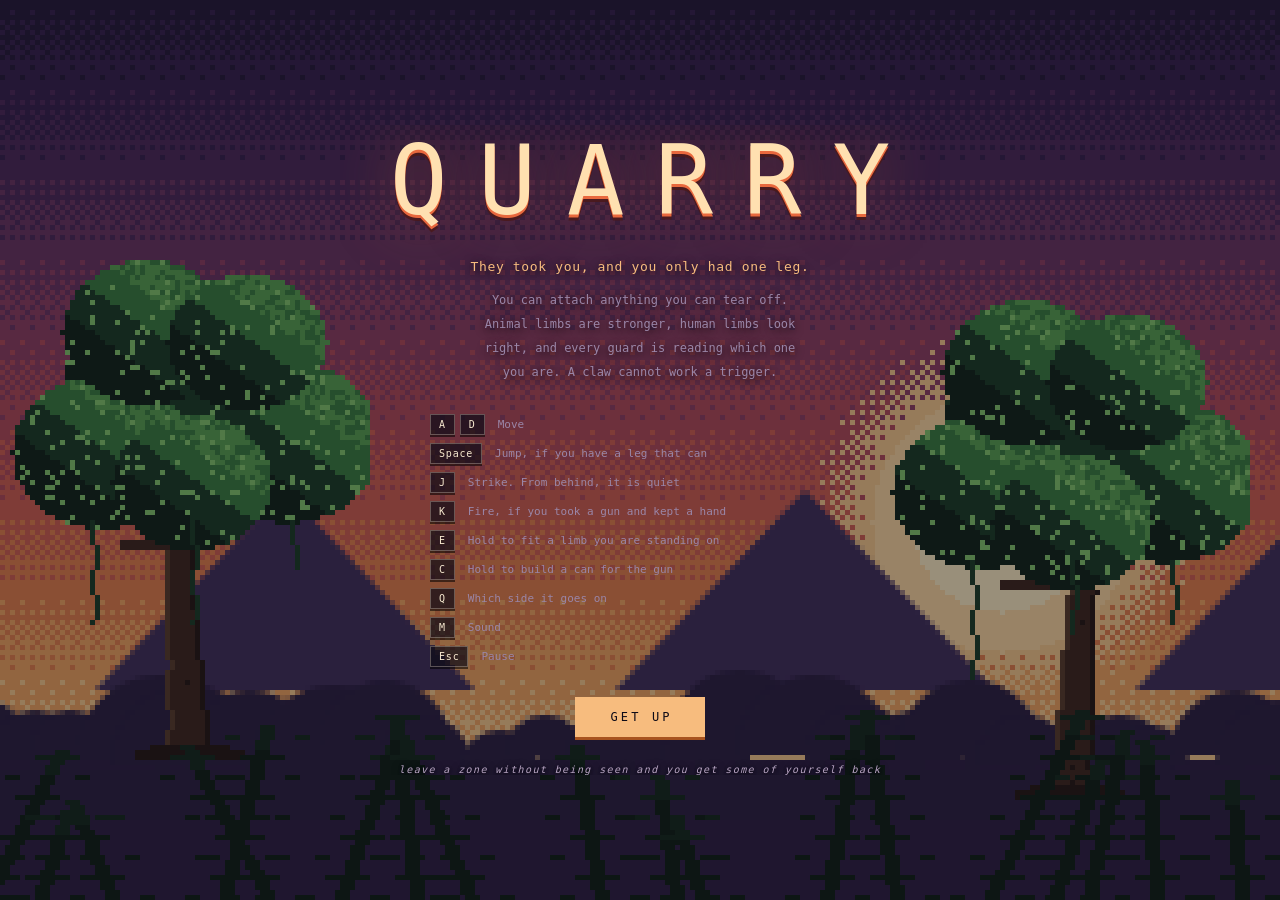
==== index.html @ 592f3408 "uploading the game files" ====
<!DOCTYPE html>
<html lang="en-AU">
<head>
<meta charset="utf-8">
<meta name="viewport" content="width=device-width, initial-scale=1, maximum-scale=1, user-scalable=no">
<title>Quarry</title>
<meta name="description" content="They took you for what you built, and then they started taking pieces. A stealth platformer about wearing whatever you can tear off.">
<meta name="theme-color" content="#0d0a16">
<link rel="icon" href="data:image/svg+xml,%3Csvg xmlns='http://www.w3.org/2000/svg' viewBox='0 0 32 32'%3E%3Crect width='32' height='32' rx='6' fill='%230d0a16'/%3E%3Crect x='12' y='5' width='8' height='8' fill='%23f7bc7e'/%3E%3Crect x='11' y='14' width='10' height='10' fill='%23e8683d'/%3E%3Crect x='11' y='24' width='4' height='7' fill='%23f7bc7e'/%3E%3Crect x='18' y='24' width='4' height='7' fill='%23f0b845'/%3E%3C/svg%3E">

<meta property="og:type" content="website">
<meta property="og:title" content="Quarry">
<meta property="og:description" content="Animal limbs are stronger. Human limbs look right. The guards are reading which one you are.">
<meta name="twitter:card" content="summary">

<link rel="stylesheet" href="style.css?v=1788611487">

<!-- order matters, these share one global scope -->
<script src="core.js?v=1788611487" defer></script>
<script src="entities.js?v=1788611487" defer></script>
<script src="render-ui.js?v=1788611487" defer></script>
</head>
<body>
<div id="wrap"><canvas id="stage"></canvas></div>

<div id="hud">
  <div class="vitals-corner">
    <div class="vital-row" id="vital-hum">
      <span class="vital-glyph">HUM</span>
      <span class="vital-track"><span class="vital-fill good" id="hum-fill"></span></span>
      <span class="vital-num" id="hum-num"></span>
    </div>
    <div class="vital-row" id="vital-hp">
      <span class="vital-glyph">HP</span>
      <span class="vital-track"><span class="vital-fill blood" id="hp-fill"></span></span>
      <span class="vital-num" id="hp-num"></span>
    </div>
    <div class="vital-row" id="vital-gun">
      <span class="vital-glyph">GUN</span>
      <span class="ammo" id="ammo"></span>
      <span class="gun-tag" id="gun-tag"></span>
    </div>
    <span class="gun-warn" id="gun-warn">nothing on you that can hold a trigger</span>
  </div>

  <div class="objective" id="objective"></div>
  <div class="alarm" id="alarm"><span class="alarm-tick" id="alarm-tick"></span>zone awake</div>
  <div class="kit" id="kit"></div>
  <div class="ghost-tally" id="ghost-tally"></div>

  <div class="bossbar" id="bossbar">
    <span class="boss-track"><span class="boss-fill" id="boss-fill"></span></span>
    <span class="boss-name" id="boss-name"></span>
  </div>

  <div id="log"></div>
  <div class="prompt" id="prompt"></div>
</div>

<div id="intro" aria-hidden="true">
  <div class="intro-mote"></div>
  <p class="intro-card" id="intro-card"></p>
  <p class="intro-skip">press anything to skip</p>
</div>

<div id="transition">
  <div class="tnum num" id="tnum"></div>
  <div class="tname" id="tname"></div>
  <div class="trule" id="trule"></div>
</div>

<div class="overlay" id="pause">
  <div class="panel panel-hold">
    <h2>Holding still</h2>
    <p class="tagline">The fence is not going anywhere.</p>
    <div class="keycaps">
      <div class="keycap-row"><kbd>A</kbd><kbd>D</kbd><kbd>Space</kbd><span>Move, jump</span></div>
      <div class="keycap-row"><kbd>J</kbd><kbd>K</kbd><span>Strike, fire</span></div>
      <div class="keycap-row"><kbd>E</kbd><kbd>C</kbd><span>Hold to fit, hold to build</span></div>
      <div class="keycap-row"><kbd>Q</kbd><span>Which side a limb goes on</span></div>
      <div class="keycap-row"><kbd>M</kbd><span>Sound</span></div>
      <div class="keycap-row"><kbd>Esc</kbd><span>Back to it</span></div>
    </div>
  </div>
</div>

<div class="overlay on" id="menu">
  <canvas id="title-canvas" width="320" height="180" aria-hidden="true"></canvas>
  <div class="panel">
    <h1 class="title">QUARRY</h1>
    <p class="tagline">They took you, and you only had one leg.</p>
    <p class="body">
      You can attach anything you can tear off. Animal limbs are stronger,
      human limbs look right, and every guard is reading which one you are.
      A claw cannot work a trigger.
    </p>

    <div class="keycaps">
      <div class="keycap-row"><kbd>A</kbd><kbd>D</kbd><span>Move</span></div>
      <div class="keycap-row"><kbd>Space</kbd><span>Jump, if you have a leg that can</span></div>
      <div class="keycap-row"><kbd>J</kbd><span>Strike. From behind, it is quiet</span></div>
      <div class="keycap-row"><kbd>K</kbd><span>Fire, if you took a gun and kept a hand</span></div>
      <div class="keycap-row"><kbd>E</kbd><span>Hold to fit a limb you are standing on</span></div>
      <div class="keycap-row"><kbd>C</kbd><span>Hold to build a can for the gun</span></div>
      <div class="keycap-row"><kbd>Q</kbd><span>Which side it goes on</span></div>
      <div class="keycap-row"><kbd>M</kbd><span>Sound</span></div>
      <div class="keycap-row"><kbd>Esc</kbd><span>Pause</span></div>
    </div>

    <p class="needs-keys">This one needs a keyboard.<br>Open it on a laptop or desktop.</p>
    <button class="btn" id="btn-start">Get up</button>
    <p class="foot">leave a zone without being seen and you get some of yourself back</p>
  </div>
</div>

<div class="overlay" id="gameover">
  <div class="panel panel-file">
    <div class="file-head">
      <h2 class="go-title" id="go-title"></h2>
      <p class="tagline" id="go-sub"></p>
    </div>

    <div class="file-body">
      <figure class="mugshot">
        <canvas id="go-portrait" width="56" height="58" aria-hidden="true"></canvas>
        <figcaption id="go-kit"></figcaption>
      </figure>

      <div class="reading">
        <div class="scale">
          <div class="scale-read">
            <b id="hum-big"></b>
            <span id="hum-tier"></span>
          </div>
          <div class="scale-bar">
            <div class="segs">
              <span class="seg danger"></span>
              <span class="seg warn"></span>
              <span class="seg good"></span>
            </div>
            <span class="needle" id="hum-needle"></span>
          </div>
          <div class="scale-marks"><span>0</span><span>40</span><span>76</span><span>100</span></div>
        </div>
        <dl class="ledger" id="go-summary"></dl>
      </div>
    </div>

    <p class="go-note" id="go-note"></p>
    <div class="go-buttons">
      <button class="btn" id="btn-resume-cp">Back to the fence</button>
      <button class="btn ghost" id="btn-retry">Start again</button>
    </div>
  </div>
</div>
</body>
</html>
---- style.css ----
*, *::before, *::after { box-sizing: border-box; }

:root {
  --ink: #0d0a16;
  --iron: #2b2040;
  --iron-hi: #3a2c52;
  --dim: #9a86a8;
  --bone: #f6e8cf;

  --sun: #f7bc7e;
  --sun-hi: #ffe0b0;
  --rust: #e8683d;
  --gold: #f0b845;
  --leaf: #57a44f;
  --blood: #c9354a;
  --blood-lit: #d75967;

  --rule: rgba(246, 232, 207, 0.14);
  --rule-hi: rgba(246, 232, 207, 0.3);

  --ease: cubic-bezier(0.16, 1, 0.3, 1);
  --mono: ui-monospace, 'SF Mono', Menlo, Consolas, monospace;
  --dither: url("data:image/svg+xml,%3Csvg xmlns='http://www.w3.org/2000/svg' width='4' height='4'%3E%3Crect width='4' height='4' fill='%230d0a16'/%3E%3Crect x='0' y='0' width='1' height='1' fill='%23150f22'/%3E%3Crect x='2' y='1' width='1' height='1' fill='%23150f22'/%3E%3Crect x='1' y='2' width='1' height='1' fill='%23150f22'/%3E%3Crect x='3' y='3' width='1' height='1' fill='%23150f22'/%3E%3C/svg%3E");
}

html, body {
  margin: 0; padding: 0; height: 100%;
  overflow: hidden;
  background: #07050c;
  color: var(--bone);
  font-family: var(--mono);
  -webkit-font-smoothing: antialiased;
  overscroll-behavior: none;
  touch-action: none;
}
::selection { background: var(--rust); color: var(--ink); }

#wrap {
  position: fixed; inset: 0;
  display: flex; align-items: center; justify-content: center;
}
#stage {
  image-rendering: pixelated;
  display: block;
  box-shadow: 0 0 0 1px rgba(246,232,207,0.07), 0 30px 90px rgba(0,0,0,0.85);
}

.num { font-family: var(--mono); font-variant-numeric: tabular-nums; }

#hud {
  position: fixed; inset: 0; z-index: 4;
  pointer-events: none; padding: 22px;
  display: none;
}
#hud.on { display: block; }

.vitals-corner {
  position: absolute; bottom: 26px; left: 26px;
  display: flex; flex-direction: column; gap: 7px;
  width: 190px;
}
.vital-row { display: flex; align-items: center; gap: 8px; }
.vital-glyph {
  flex: 0 0 26px;
  font-size: 9px; letter-spacing: 0.12em;
  color: var(--dim);
}
.vital-track {
  position: relative; flex: 1 1 auto; height: 6px;
  background: rgba(0,0,0,0.55);
  border: 1px solid rgba(0,0,0,0.8);
  box-shadow: inset 0 1px 2px rgba(0,0,0,0.7);
}
.vital-fill {
  position: absolute; inset: 0;
  transform-origin: left;
  background: var(--sun);
  transition: transform 160ms var(--ease);
}
.vital-fill.warn { background: var(--gold); }
.vital-fill.danger { background: var(--blood); }
.vital-fill.blood { background: var(--blood); }
.vital-num {
  flex: 0 0 34px; text-align: right;
  font-size: 10px; font-variant-numeric: tabular-nums;
  color: var(--dim);
  text-shadow: 0 2px 6px rgba(0,0,0,0.95);
}
#vital-gun { display: none; }
#vital-gun.on { display: flex; }
.ammo {
  flex: 1 1 auto;
  display: flex; align-items: center; gap: 3px;
}
.ammo i {
  width: 3px; height: 9px;
  background: rgba(154,134,168,0.28);
  box-shadow: 0 1px 2px rgba(0,0,0,0.9);
}
.ammo i.live { background: var(--gold); box-shadow: 0 0 6px rgba(240,184,69,0.55); }
.gun-tag {
  flex: 0 0 auto;
  font-size: 9px; letter-spacing: 0.1em;
  color: var(--dim);
}
.gun-tag.quiet { color: var(--leaf); }

.gun-warn {
  margin-top: 2px;
  font-size: 10px; font-style: italic;
  color: var(--blood-lit);
  opacity: 0;
  transition: opacity 200ms var(--ease);
}
.gun-warn.on { opacity: 1; }

.objective {
  position: absolute; top: 26px; left: 50%;
  transform: translateX(-50%);
  font-size: 13px; font-style: italic;
  color: rgba(246,232,207,0.8);
  text-shadow: 0 2px 8px rgba(0,0,0,0.98);
  white-space: nowrap;
}
.objective::before, .objective::after {
  content: ''; display: inline-block; height: 1px; vertical-align: middle;
  background: linear-gradient(90deg, transparent, var(--rule-hi));
}
.objective::before { width: 18px; margin-right: 13px; }
.objective::after { width: 31px; margin-left: 15px;
  background: linear-gradient(270deg, transparent, var(--rule-hi)); }
.objective.good { color: var(--sun); }
.objective.warn { color: var(--gold); }
.objective.danger { color: var(--blood-lit); }

.alarm {
  position: absolute; top: 52px; left: 50%;
  transform: translateX(-50%);
  width: 150px; text-align: center;
  font-size: 9px; letter-spacing: 0.3em; text-transform: uppercase;
  color: var(--blood-lit);
  text-shadow: 0 2px 8px rgba(0,0,0,0.98);
  opacity: 0;
  transition: opacity 200ms var(--ease);
}
.alarm.on { opacity: 1; }
#hud.boss .alarm { top: 92px; }
.alarm-tick {
  display: block; height: 2px; margin: 0 0 5px;
  background: var(--blood);
  transform-origin: center;
  box-shadow: 0 0 8px rgba(201,53,74,0.8);
}
@media (prefers-reduced-motion: no-preference) {
  .alarm.on .alarm-tick { animation: pip 1.05s steps(2, end) infinite; }
}
@keyframes pip { 50% { opacity: 0.3; } }

.kit {
  position: absolute; top: 26px; right: 26px;
  max-width: 300px; text-align: right;
  font-size: 10px; line-height: 1.7;
  color: var(--dim);
  text-shadow: 0 2px 6px rgba(0,0,0,0.95);
}
.ghost-tally {
  position: absolute; top: 60px; right: 26px;
  font-size: 10px; letter-spacing: 0.14em;
  color: var(--leaf);
  text-shadow: 0 2px 6px rgba(0,0,0,0.95);
}

.bossbar {
  position: absolute; top: 54px; left: 50%;
  transform: translateX(-50%);
  width: 260px; text-align: center;
  opacity: 0;
  transition: opacity 260ms var(--ease);
}
.bossbar.on { opacity: 1; }
.boss-track {
  display: block; position: relative; height: 5px;
  background: rgba(0,0,0,0.6);
  border: 1px solid rgba(0,0,0,0.85);
}
.boss-fill {
  position: absolute; inset: 0;
  transform-origin: left;
  background: var(--blood);
  transition: transform 200ms var(--ease);
}
.boss-name {
  display: block; margin-top: 5px;
  font-size: 9px; letter-spacing: 0.24em; text-transform: uppercase;
  color: var(--dim);
}

#log {
  position: absolute; bottom: 104px; left: 50%;
  transform: translateX(-50%);
  width: 480px; text-align: center;
  display: flex; flex-direction: column; gap: 3px;
}
.log-line {
  font-size: 12px; font-style: italic;
  color: rgba(246,232,207,0.62);
  text-shadow: 0 2px 6px rgba(0,0,0,0.98);
}
.log-line:nth-child(odd) { margin-left: -7px; }
.log-line b { color: var(--sun); font-weight: 600; font-style: normal; }

.prompt {
  position: absolute; bottom: 74px; left: 50%;
  transform: translateX(-50%);
  font-size: 12px; letter-spacing: 0.04em;
  color: var(--sun);
  text-shadow: 0 2px 8px rgba(0,0,0,0.98);
  opacity: 0;
  transition: opacity 160ms var(--ease);
}
.prompt.on { opacity: 1; }
.prompt b { color: var(--bone); }
.prompt i { color: var(--gold); font-style: normal; }

#transition {
  position: fixed; inset: 0; z-index: 6;
  display: none; align-items: center; justify-content: center;
  flex-direction: column; gap: 10px;
  pointer-events: none;
  background: radial-gradient(ellipse 70% 40% at 50% 50%, rgba(13,10,22,0.82), transparent 75%);
}
#transition.on { display: flex; }
#transition .tnum {
  font-size: 11px; letter-spacing: 0.4em;
  color: var(--dim);
}
#transition .tname {
  font-size: clamp(28px, 6vw, 52px);
  letter-spacing: 0.16em; text-indent: 0.16em; text-transform: uppercase;
  color: var(--bone);
  text-shadow: 0 3px 0 rgba(74,26,28,0.7), 0 0 50px rgba(232,104,61,0.4);
}
#transition .trule {
  font-size: 12px; font-style: italic;
  color: var(--sun);
}

.overlay {
  position: fixed; inset: 0; z-index: 10;
  display: none; align-items: center; justify-content: center;
  padding: 24px; overflow: hidden;
}
.overlay.on { display: flex; animation: fadeIn 400ms var(--ease); }
@keyframes fadeIn { from { opacity: 0; } to { opacity: 1; } }
@keyframes riseIn { from { opacity: 0; transform: translateY(14px); } to { opacity: 1; transform: none; } }

#title-canvas {
  position: absolute; inset: 0;
  width: 100%; height: 100%;
  object-fit: cover;
  image-rendering: pixelated;
  z-index: -1;
}
#menu {
  background:
    radial-gradient(ellipse 54% 52% at 50% 46%, rgba(13,10,22,0.94), rgba(13,10,22,0.78) 46%, rgba(13,10,22,0.34)),
    linear-gradient(180deg, rgba(13,10,22,0.6), rgba(13,10,22,0.24) 38%, rgba(13,10,22,0.82));
}
/* pause is a glance, so the camp stays legible behind it; the end screen is a
   read, so the world goes almost out. both sit under the game's own dither. */
#pause { background: rgba(13,10,22,0.72); }
#gameover { background: rgba(13,10,22,0.965); }
#pause::before, #gameover::before {
  content: ''; position: absolute; inset: 0; pointer-events: none;
  background-image: var(--dither);
  background-size: 4px 4px;
}
#pause::before { opacity: 0.5; }
#gameover::before { opacity: 0.85; }

.panel {
  position: relative;
  width: min(600px, 100%);
  max-height: calc(100vh - 48px);
  overflow-y: auto;
  text-align: center;
  animation: riseIn 700ms var(--ease) both;
  scrollbar-width: thin;
}
.panel::-webkit-scrollbar { width: 6px; }
.panel::-webkit-scrollbar-thumb { background: var(--rule-hi); }

.title {
  margin: 0;
  font-size: clamp(48px, 10vw, 96px);
  font-weight: 400;
  letter-spacing: 0.32em;
  text-indent: 0.32em;
  color: var(--sun-hi);
  text-shadow: 0 3px 0 var(--rust), 0 6px 0 rgba(74,26,28,0.9), 0 0 60px rgba(209,92,55,0.55);
}
h2 {
  margin: 0 0 12px;
  font-size: clamp(24px, 5vw, 38px);
  font-weight: 400;
  letter-spacing: 0.2em; text-indent: 0.2em; text-transform: uppercase;
}
.go-title.good { color: var(--sun-hi); text-shadow: 0 2px 0 rgba(74,44,20,0.9); }
.go-title.warn { color: var(--gold); text-shadow: 0 2px 0 rgba(74,52,16,0.9); }
.go-title.danger { color: var(--blood-lit); text-shadow: 0 2px 0 rgba(74,26,28,0.9); }

.tagline {
  margin: 22px 0 0;
  font-size: 13px; color: var(--sun); letter-spacing: 0.05em;
  text-shadow: 0 2px 10px rgba(0,0,0,0.9);
}
.body {
  margin: 14px auto 0; max-width: 46ch;
  font-size: 12px; line-height: 2; color: var(--dim);
  text-shadow: 0 2px 10px rgba(0,0,0,0.9);
}

.keycaps {
  margin: 30px auto 0; max-width: 420px;
  display: flex; flex-direction: column; gap: 8px;
  text-align: left;
}
.keycap-row { display: flex; align-items: center; gap: 5px; }
.keycap-row span { margin-left: 8px; font-size: 11px; color: var(--dim); }
kbd {
  font-family: var(--mono); font-size: 10px;
  padding: 4px 8px;
  background: rgba(13,10,22,0.7);
  border: 1px solid var(--rule-hi);
  box-shadow: 0 2px 0 rgba(0,0,0,0.55);
  color: var(--bone);
  letter-spacing: 0.08em;
  white-space: nowrap;
}

.btn {
  pointer-events: auto;
  margin-top: 30px;
  padding: 13px 32px;
  font-family: var(--mono); font-size: 12px;
  letter-spacing: 0.26em; text-indent: 0.26em; text-transform: uppercase;
  color: var(--ink);
  background: var(--sun);
  border: none; border-bottom: 3px solid #a8531f;
  cursor: pointer;
  transition: background 180ms var(--ease), transform 90ms var(--ease);
}
.btn:hover, .btn:focus-visible { outline: none; background: var(--sun-hi); }
.btn:active { transform: translateY(2px); border-bottom-width: 1px; }
.btn.ghost {
  background: none;
  border: 1px solid var(--rule-hi);
  color: var(--dim);
}
.btn.ghost:hover { background: rgba(246,232,207,0.06); color: var(--bone); }

.go-buttons { display: flex; gap: 12px; justify-content: center; flex-wrap: wrap; }

.foot {
  margin: 24px 0 0;
  font-size: 10px; letter-spacing: 0.14em; font-style: italic;
  color: #b9a6c4;
  text-shadow: 0 1px 3px var(--ink), 0 2px 10px var(--ink);
}

.go-note {
  margin: 18px 0 0;
  font-size: 12px; font-style: italic; line-height: 1.8;
  color: var(--dim);
}

.needs-keys { display: none; }

@media (max-width: 760px), (orientation: portrait) and (pointer: coarse) {
  #title-canvas { display: none; }
  #menu { background: radial-gradient(ellipse 90% 40% at 50% 30%, var(--iron-hi) 0%, var(--iron) 55%, var(--ink) 100%); }
  .keycaps { display: none; }
  .needs-keys {
    display: block; margin: 30px auto 0; max-width: 30ch;
    padding: 16px 0;
    font-size: 12px; line-height: 1.9; color: var(--sun);
    border-top: 1px solid var(--rule-hi);
    border-bottom: 1px solid var(--rule-hi);
  }
}

@media (prefers-reduced-motion: reduce) {
  *, *::before, *::after { animation-duration: 0.001ms !important; transition-duration: 0.001ms !important; }
}

#intro {
  position: fixed; inset: 0; z-index: 8;
  display: none; align-items: center; justify-content: center;
  background: linear-gradient(180deg, rgba(13,10,22,0.72), rgba(13,10,22,0.5) 45%, rgba(13,10,22,0.88));
}
#intro.on { display: flex; }

.intro-card {
  position: relative;
  margin: 0; padding: 0 28px;
  max-width: 32ch;
  text-align: center;
  font-size: clamp(17px, 2.3vw, 25px);
  line-height: 1.6;
  letter-spacing: 0.01em;
  color: var(--bone);
  text-shadow: 0 2px 26px rgba(0,0,0,0.9);
  opacity: 0;
  transform: translateY(7px);
  transition: opacity 900ms var(--ease), transform 900ms var(--ease);
}
.intro-card.show { opacity: 0.94; transform: translateY(0); }

.intro-skip {
  position: absolute; bottom: 34px; left: 0; right: 0;
  margin: 0; text-align: center;
  font-size: 11px; letter-spacing: 0.3em; text-transform: uppercase;
  color: var(--dim);
  opacity: 0.85;
}

.intro-mote {
  position: absolute; left: 50%; bottom: -10px;
  width: 3px; height: 3px; border-radius: 50%;
  background: var(--sun);
  box-shadow: 0 0 10px 3px rgba(247,188,126,0.5), 0 0 34px 10px rgba(247,188,126,0.18);
  animation: moteRise 13s linear infinite;
}
@keyframes moteRise {
  0% { transform: translate(-50%, 0) scale(0.7); opacity: 0; }
  12% { opacity: 1; }
  78% { opacity: 0.9; }
  100% { transform: translate(calc(-50% + 26px), -84vh) scale(1.15); opacity: 0; }
}

@media (prefers-reduced-motion: reduce) {
  .intro-mote { animation: none; opacity: 0.6; }
}



.panel-file, .panel-hold { text-align: left; }
.panel-file { width: min(660px, 100%); }

.file-head { text-align: center; }
.panel-file .go-title { margin-bottom: 10px; }
.panel-file .tagline { margin-top: 10px; }

.file-body {
  display: grid;
  grid-template-columns: auto 1fr;
  gap: 30px;
  align-items: start;
  margin: 34px 0 0;
  padding: 26px 0 24px;
  border-top: 1px solid var(--rule);
  border-bottom: 1px solid var(--rule);
}

.mugshot { margin: 0; display: flex; flex-direction: column; align-items: center; gap: 12px; }
#go-portrait {
  width: 196px; height: 203px;
  image-rendering: pixelated;
  filter: drop-shadow(0 10px 22px rgba(0,0,0,0.85));
}
.mugshot figcaption {
  font-size: 10px; line-height: 2; text-align: center;
  color: var(--dim); max-width: 30ch;
}
.mugshot figcaption b { color: var(--bone); font-weight: 400; }

.reading { display: flex; flex-direction: column; gap: 26px; padding-top: 6px; }


.ledger { margin: 0; display: grid; grid-template-columns: auto 1fr; gap: 9px 18px; }
.ledger dt {
  font-size: 9px; letter-spacing: 0.2em; text-transform: uppercase;
  color: var(--dim); padding-top: 3px;
}
.ledger dd { margin: 0; font-size: 12px; color: var(--bone); }
.ledger dd.quiet { color: var(--dim); }

.go-buttons { justify-content: flex-start; }
.panel-file .go-note { text-align: left; }

.panel-hold { width: min(340px, 100%); }
.panel-hold h2 { text-align: left; text-indent: 0; letter-spacing: 0.14em; }
.panel-hold .tagline { margin-top: 12px; }
.panel-hold .keycaps { margin-top: 26px; }

:focus-visible { outline: 2px solid var(--sun); outline-offset: 3px; }
.btn:focus-visible { outline: 2px solid var(--sun-hi); outline-offset: 3px; }
* { scrollbar-color: var(--rule-hi) transparent; }

.scale-read { display: flex; align-items: baseline; gap: 12px; margin-bottom: 12px; }
.scale-read b {
  font-size: 44px; font-weight: 400; line-height: 1;
  font-variant-numeric: tabular-nums;
}
.scale-read span {
  font-size: 10px; letter-spacing: 0.24em; text-transform: uppercase;
}
.scale.danger .scale-read b, .scale.danger .scale-read span { color: var(--blood-lit); }
.scale.warn   .scale-read b, .scale.warn   .scale-read span { color: var(--gold); }
.scale.good   .scale-read b, .scale.good   .scale-read span { color: var(--sun-hi); }

/* the needle must not be a child of the grid: an abspos grid child resolves its
   offsets against its grid area, so left:99% landed inside the first segment */
.scale-bar { position: relative; height: 4px; }
.segs { display: grid; grid-template-columns: 40fr 36fr 24fr; height: 100%; }
.seg.danger { background: rgba(201,53,74,0.5); }
.seg.warn { background: rgba(240,184,69,0.45); }
.seg.good { background: rgba(247,188,126,0.45); }
.scale.danger .seg.danger { background: var(--blood); }
.scale.warn   .seg.warn   { background: var(--gold); }
.scale.good   .seg.good   { background: var(--sun-hi); }

.needle {
  position: absolute; top: -5px; width: 2px; height: 14px;
  background: var(--bone);
  transform: translateX(-1px);
  box-shadow: 0 0 0 2px var(--ink);
  transition: left 800ms var(--ease);
}
.scale-marks {
  display: grid; grid-template-columns: 40fr 36fr 24fr 0;
  margin-top: 7px;
  font-size: 9px; color: var(--dim);
  font-variant-numeric: tabular-nums;
}
.scale-marks span:last-child { justify-self: end; }

@media (max-width: 640px) {
  .file-body { grid-template-columns: 1fr; gap: 24px; justify-items: center; }
  .reading { width: 100%; }
  .scale-read { justify-content: center; flex-wrap: wrap; gap: 8px; }
  .scale-read span { text-align: center; }
  .ledger { grid-template-columns: 1fr; gap: 2px 0; text-align: center; }
  .ledger dt { padding-top: 12px; }
  .ledger dt:first-child { padding-top: 0; }
  .panel-file .go-note, .go-buttons { text-align: center; justify-content: center; }
  #go-portrait { width: 156px; height: 162px; }
}
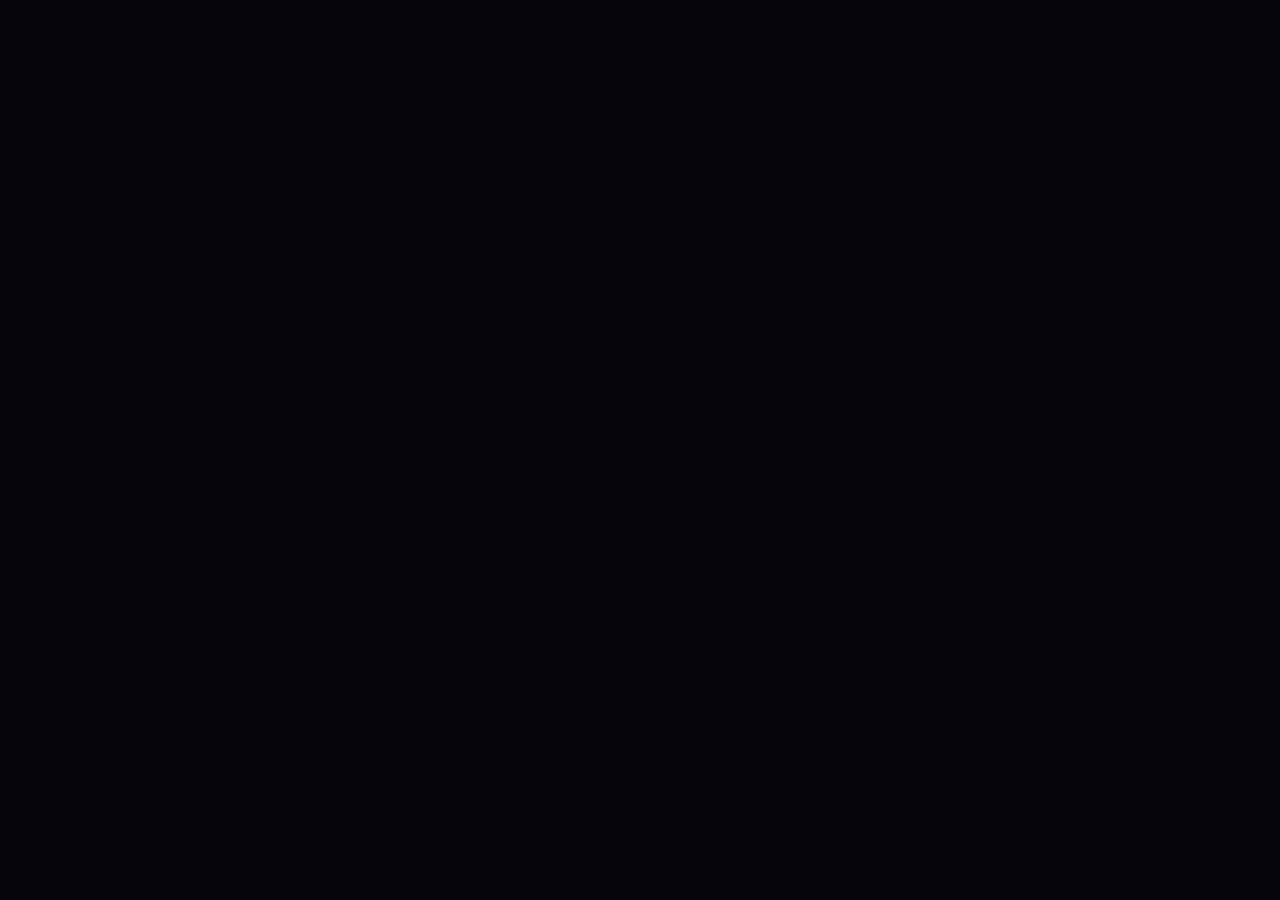
==== commit 8fa474fb: "Updated The code" ====
--- a/index.html
+++ b/index.html
@@ -1,157 +1,3716 @@
-<!DOCTYPE html>
+     <!DOCTYPE html>
 <html lang="en-AU">
-<head>
-<meta charset="utf-8">
-<meta name="viewport" content="width=device-width, initial-scale=1, maximum-scale=1, user-scalable=no">
+         <head>
+         <meta charset="utf-8">
+    <meta name="viewport" content="width=device-width, initial-scale=1, maximum-scale=1, user-scalable=no">
 <title>Quarry</title>
-<meta name="description" content="They took you for what you built, and then they started taking pieces. A stealth platformer about wearing whatever you can tear off.">
-<meta name="theme-color" content="#0d0a16">
+  <meta name="description" content="They took you for what you built, and then they started taking pieces. A stealth platformer about wearing whatever you can tear off.">
+	<meta name="theme-color" content="#0d0a16">
 <link rel="icon" href="data:image/svg+xml,%3Csvg xmlns='http://www.w3.org/2000/svg' viewBox='0 0 32 32'%3E%3Crect width='32' height='32' rx='6' fill='%230d0a16'/%3E%3Crect x='12' y='5' width='8' height='8' fill='%23f7bc7e'/%3E%3Crect x='11' y='14' width='10' height='10' fill='%23e8683d'/%3E%3Crect x='11' y='24' width='4' height='7' fill='%23f7bc7e'/%3E%3Crect x='18' y='24' width='4' height='7' fill='%23f0b845'/%3E%3C/svg%3E">
 
 <meta property="og:type" content="website">
 <meta property="og:title" content="Quarry">
 <meta property="og:description" content="Animal limbs are stronger. Human limbs look right. The guards are reading which one you are.">
-<meta name="twitter:card" content="summary">
-
-<link rel="stylesheet" href="style.css?v=1788611487">
-
-<!-- order matters, these share one global scope -->
-<script src="core.js?v=1788611487" defer></script>
-<script src="entities.js?v=1788611487" defer></script>
-<script src="render-ui.js?v=1788611487" defer></script>
-</head>
-<body>
-<div id="wrap"><canvas id="stage"></canvas></div>
-
-<div id="hud">
-  <div class="vitals-corner">
-    <div class="vital-row" id="vital-hum">
-      <span class="vital-glyph">HUM</span>
-      <span class="vital-track"><span class="vital-fill good" id="hum-fill"></span></span>
-      <span class="vital-num" id="hum-num"></span>
-    </div>
-    <div class="vital-row" id="vital-hp">
-      <span class="vital-glyph">HP</span>
-      <span class="vital-track"><span class="vital-fill blood" id="hp-fill"></span></span>
-      <span class="vital-num" id="hp-num"></span>
-    </div>
-    <div class="vital-row" id="vital-gun">
-      <span class="vital-glyph">GUN</span>
-      <span class="ammo" id="ammo"></span>
-      <span class="gun-tag" id="gun-tag"></span>
-    </div>
-    <span class="gun-warn" id="gun-warn">nothing on you that can hold a trigger</span>
-  </div>
-
-  <div class="objective" id="objective"></div>
-  <div class="alarm" id="alarm"><span class="alarm-tick" id="alarm-tick"></span>zone awake</div>
-  <div class="kit" id="kit"></div>
-  <div class="ghost-tally" id="ghost-tally"></div>
-
-  <div class="bossbar" id="bossbar">
-    <span class="boss-track"><span class="boss-fill" id="boss-fill"></span></span>
-    <span class="boss-name" id="boss-name"></span>
-  </div>
-
-  <div id="log"></div>
-  <div class="prompt" id="prompt"></div>
-</div>
-
-<div id="intro" aria-hidden="true">
-  <div class="intro-mote"></div>
-  <p class="intro-card" id="intro-card"></p>
-  <p class="intro-skip">press anything to skip</p>
-</div>
-
-<div id="transition">
-  <div class="tnum num" id="tnum"></div>
-  <div class="tname" id="tname"></div>
-  <div class="trule" id="trule"></div>
-</div>
-
-<div class="overlay" id="pause">
-  <div class="panel panel-hold">
-    <h2>Holding still</h2>
-    <p class="tagline">The fence is not going anywhere.</p>
-    <div class="keycaps">
-      <div class="keycap-row"><kbd>A</kbd><kbd>D</kbd><kbd>Space</kbd><span>Move, jump</span></div>
-      <div class="keycap-row"><kbd>J</kbd><kbd>K</kbd><span>Strike, fire</span></div>
-      <div class="keycap-row"><kbd>E</kbd><kbd>C</kbd><span>Hold to fit, hold to build</span></div>
-      <div class="keycap-row"><kbd>Q</kbd><span>Which side a limb goes on</span></div>
-      <div class="keycap-row"><kbd>M</kbd><span>Sound</span></div>
-      <div class="keycap-row"><kbd>Esc</kbd><span>Back to it</span></div>
-    </div>
-  </div>
-</div>
-
-<div class="overlay on" id="menu">
-  <canvas id="title-canvas" width="320" height="180" aria-hidden="true"></canvas>
-  <div class="panel">
-    <h1 class="title">QUARRY</h1>
-    <p class="tagline">They took you, and you only had one leg.</p>
-    <p class="body">
-      You can attach anything you can tear off. Animal limbs are stronger,
-      human limbs look right, and every guard is reading which one you are.
-      A claw cannot work a trigger.
-    </p>
-
-    <div class="keycaps">
-      <div class="keycap-row"><kbd>A</kbd><kbd>D</kbd><span>Move</span></div>
-      <div class="keycap-row"><kbd>Space</kbd><span>Jump, if you have a leg that can</span></div>
-      <div class="keycap-row"><kbd>J</kbd><span>Strike. From behind, it is quiet</span></div>
-      <div class="keycap-row"><kbd>K</kbd><span>Fire, if you took a gun and kept a hand</span></div>
-      <div class="keycap-row"><kbd>E</kbd><span>Hold to fit a limb you are standing on</span></div>
-      <div class="keycap-row"><kbd>C</kbd><span>Hold to build a can for the gun</span></div>
-      <div class="keycap-row"><kbd>Q</kbd><span>Which side it goes on</span></div>
-      <div class="keycap-row"><kbd>M</kbd><span>Sound</span></div>
-      <div class="keycap-row"><kbd>Esc</kbd><span>Pause</span></div>
-    </div>
-
-    <p class="needs-keys">This one needs a keyboard.<br>Open it on a laptop or desktop.</p>
-    <button class="btn" id="btn-start">Get up</button>
-    <p class="foot">leave a zone without being seen and you get some of yourself back</p>
-  </div>
-</div>
-
-<div class="overlay" id="gameover">
-  <div class="panel panel-file">
-    <div class="file-head">
-      <h2 class="go-title" id="go-title"></h2>
-      <p class="tagline" id="go-sub"></p>
-    </div>
-
-    <div class="file-body">
-      <figure class="mugshot">
-        <canvas id="go-portrait" width="56" height="58" aria-hidden="true"></canvas>
-        <figcaption id="go-kit"></figcaption>
-      </figure>
-
-      <div class="reading">
-        <div class="scale">
-          <div class="scale-read">
-            <b id="hum-big"></b>
-            <span id="hum-tier"></span>
-          </div>
-          <div class="scale-bar">
-            <div class="segs">
-              <span class="seg danger"></span>
-              <span class="seg warn"></span>
-              <span class="seg good"></span>
-            </div>
-            <span class="needle" id="hum-needle"></span>
-          </div>
-          <div class="scale-marks"><span>0</span><span>40</span><span>76</span><span>100</span></div>
-        </div>
-        <dl class="ledger" id="go-summary"></dl>
-      </div>
-    </div>
-
-    <p class="go-note" id="go-note"></p>
-    <div class="go-buttons">
-      <button class="btn" id="btn-resume-cp">Back to the fence</button>
-      <button class="btn ghost" id="btn-retry">Start again</button>
-    </div>
-  </div>
-</div>
-</body>
-</html>
+  <meta name="twitter:card" content="summary">
+	<link rel="stylesheet" >
+  <!-- order matters, these share one global scope -->
+ <!-- TODO -->
+<style>
+*, *::before, *::after { box-sizing: border-box; }
+         :root {
+	--ink: #0d0a16;
+/* magic */
+         --iron: #2b2040;
+
+
+
+
+       --iron-hi: #3a2c52;
+ /* keep this */
+  --dim: #9a86a8;
+--bone: #f6e8cf;
+
+	--sun: #f7bc7e; --sun-hi: #ffe0b0;
+	--rust: #e8683d; --gold: #f0b845;
+          --leaf: #57a44f;
+	--blood: #c9354a;
+    --blood-lit: #d75967;
+
+--rule: rgba(246, 232, 207, 0.14); --rule-hi: rgba(246, 232, 207, 0.3);
+
+	--ease: cubic-bezier(0.16, 1, 0.3, 1); --mono: ui-monospace, 'SF Mono', Menlo, Consolas, monospace;
+         --dither: url("data:image/svg+xml,%3Csvg xmlns='http://www.w3.org/2000/svg' width='4' height='4'%3E%3Crect width='4' height='4' fill='%230d0a16'/%3E%3Crect x='0' y='0' width='1' height='1' fill='%23150f22'/%3E%3Crect x='2' y='1' width='1' height='1' fill='%23150f22'/%3E%3Crect x='1' y='2' width='1' height='1' fill='%23150f22'/%3E%3Crect x='3' y='3' width='1' height='1' fill='%23150f22'/%3E%3C/svg%3E");
+
+
+
+ }
+
+    html, body {
+   margin: 0; padding: 0; height: 100%;
+   overflow: hidden;
+    background: #07050c;
+color: var(--bone);
+      font-family: var(--mono);
+-webkit-font-smoothing: antialiased;
+overscroll-behavior: none;
+ touch-action: none;
+}
+     ::selection { background: var(--rust); color: var(--ink); }
+
+         #wrap {
+          position: fixed; inset: 0;
+    display: flex; align-items: center; justify-content: center;
+  }
+    #stage {
+   image-rendering: pixelated;
+  display: block;
+ box-shadow: 0 0 0 1px rgba(246,232,207,0.07), 0 30px 90px rgba(0,0,0,0.85);
+        }
+
+
+
+   .num { font-family: var(--mono); font-variant-numeric: tabular-nums; }
+
+
+
+
+
+   #hud {
+  position: fixed; inset: 0; z-index: 4;
+pointer-events: none; padding: 22px;
+       display: none;
+    }
+     #hud.on { display: block; }
+         .vitals-corner {
+     position: absolute; bottom: 26px; left: 26px;
+display: flex; flex-direction: column; gap: 7px;
+
+
+
+	width: 190px;
+   }
+	.vital-row { display: flex; align-items: center; gap: 8px; }
+.vital-glyph {
+ /* n.b. */
+    flex: 0 0 26px;
+  font-size: 9px; letter-spacing: 0.12em;
+color: var(--dim);
+          }
+	.vital-track {
+	position: relative; flex: 1 1 auto; height: 6px;
+       background: rgba(0,0,0,0.55);
+  border: 1px solid rgba(0,0,0,0.8);
+	box-shadow: inset 0 1px 2px rgba(0,0,0,0.7);
+        }
+.vital-fill {
+    /* n.b. */
+
+
+
+
+  position: absolute; inset: 0; transform-origin: left;
+     /* ? */
+
+
+     background: var(--sun);
+     /* FIXME */
+transition: transform 160ms var(--ease);
+	}
+          .vital-fill.warn { background: var(--gold); }
+       .vital-fill.danger { background: var(--blood); }
+    .vital-fill.blood { background: var(--blood); }
+     .vital-num {
+      flex: 0 0 34px; text-align: right;
+        font-size: 10px; font-variant-numeric: tabular-nums; color: var(--dim);
+  text-shadow: 0 2px 6px rgba(0,0,0,0.95);
+      }
+       #vital-gun { display: none; }
+
+
+
+
+     #vital-gun.on { display: flex; }
+         .ammo {
+   /* dont delete */
+   flex: 1 1 auto; display: flex; align-items: center; gap: 3px;
+  }
+    .ammo i {
+          width: 3px; height: 9px; background: rgba(154,134,168,0.28);
+          box-shadow: 0 1px 2px rgba(0,0,0,0.9);
+
+
+
+
+ }
+	.ammo i.live { background: var(--gold); box-shadow: 0 0 6px rgba(240,184,69,0.55); }
+         .gun-tag {
+       flex: 0 0 auto; font-size: 9px; letter-spacing: 0.1em;
+        color: var(--dim);
+        }
+         .gun-tag.quiet { color: var(--leaf); }
+
+
+
+
+    .gun-warn {
+ /* keep this */
+         margin-top: 2px; font-size: 10px; font-style: italic;
+       color: var(--blood-lit);
+         opacity: 0;
+         transition: opacity 200ms var(--ease);
+       }
+     .gun-warn.on { opacity: 1; }
+ .objective {
+position: absolute; top: 26px; left: 50%;
+      transform: translateX(-50%);
+    font-size: 13px; font-style: italic; color: rgba(246,232,207,0.8);
+  text-shadow: 0 2px 8px rgba(0,0,0,0.98);
+	white-space: nowrap;
+	}
+  .objective::before, .objective::after {
+	content: ''; display: inline-block; height: 1px; vertical-align: middle;
+       background: linear-gradient(90deg, transparent, var(--rule-hi));
+	}
+   .objective::before { width: 18px; margin-right: 13px; }
+/* was 4px */
+     .objective::after { width: 31px; margin-left: 15px;
+  background: linear-gradient(270deg, transparent, var(--rule-hi)); }
+
+       .objective.good { color: var(--sun); }
+.objective.warn { color: var(--gold); }
+          .objective.danger { color: var(--blood-lit); }
+.alarm {
+         position: absolute; top: 52px; left: 50%;
+  transform: translateX(-50%);
+  width: 150px; text-align: center; font-size: 9px; letter-spacing: 0.3em; text-transform: uppercase;
+ color: var(--blood-lit); text-shadow: 0 2px 8px rgba(0,0,0,0.98);
+          opacity: 0;
+transition: opacity 200ms var(--ease);
+     }
+          .alarm.on { opacity: 1; }
+  /* keep this */
+         #hud.boss .alarm { top: 92px; }
+      /* needed */
+         .alarm-tick {
+       display: block; height: 2px; margin: 0 0 5px; background: var(--blood);
+      transform-origin: center;
+
+    box-shadow: 0 0 8px rgba(201,53,74,0.8);
+          }
+ @media (prefers-reduced-motion: no-preference) {
+  .alarm.on .alarm-tick { animation: pip 1.05s steps(2, end) infinite; }
+ }
+          @keyframes pip { 50% { opacity: 0.3; } }
+.kit {
+          position: absolute; top: 26px; right: 26px; max-width: 300px; text-align: right;
+	font-size: 10px; line-height: 1.7; color: var(--dim);
+ text-shadow: 0 2px 6px rgba(0,0,0,0.95);
+        }
+          .ghost-tally {
+       position: absolute; top: 60px; right: 26px; font-size: 10px; letter-spacing: 0.14em;
+   color: var(--leaf); text-shadow: 0 2px 6px rgba(0,0,0,0.95);
+}
+	.bossbar {
+     position: absolute; top: 54px; left: 50%;
+         transform: translateX(-50%); width: 260px; text-align: center;
+opacity: 0; transition: opacity 260ms var(--ease);
+}
+    .bossbar.on { opacity: 1; }
+	.boss-track {
+	display: block; position: relative; height: 5px; background: rgba(0,0,0,0.6);
+ border: 1px solid rgba(0,0,0,0.85);
+     /* needed */
+  }
+
+  .boss-fill {
+       position: absolute; inset: 0; transform-origin: left;
+       background: var(--blood);
+	transition: transform 200ms var(--ease);
+	}
+   .boss-name {
+ display: block; margin-top: 5px;
+         font-size: 9px; letter-spacing: 0.24em; text-transform: uppercase;
+   color: var(--dim);
+ }
+ #log {
+  position: absolute; bottom: 104px; left: 50%;
+          transform: translateX(-50%); width: 480px; text-align: center;
+        display: flex; flex-direction: column; gap: 3px;
+}
+      .log-line {
+        font-size: 12px; font-style: italic; color: rgba(246,232,207,0.62);
+text-shadow: 0 2px 6px rgba(0,0,0,0.98);
+         }
+ .log-line:nth-child(odd) { margin-left: -7px; }
+ .log-line b { color: var(--sun); font-weight: 600; font-style: normal; }
+	.prompt {
+     position: absolute; bottom: 74px; left: 50%;
+   transform: translateX(-50%);
+      font-size: 12px; letter-spacing: 0.04em;
+        color: var(--sun); text-shadow: 0 2px 8px rgba(0,0,0,0.98);
+      opacity: 0;
+ transition: opacity 160ms var(--ease);
+	}
+       .prompt.on { opacity: 1; }
+          .prompt b { color: var(--bone); }
+    .prompt i { color: var(--gold); font-style: normal; }
+       #transition {
+       position: fixed; inset: 0; z-index: 6;
+   display: none; align-items: center; justify-content: center;
+flex-direction: column; gap: 10px; pointer-events: none;
+          background: radial-gradient(ellipse 70% 40% at 50% 50%, rgba(13,10,22,0.82), transparent 75%);
+}
+	#transition.on { display: flex; }
+         #transition .tnum {
+	font-size: 11px; letter-spacing: 0.4em;
+   color: var(--dim);
+      }
+	#transition .tname {
+       font-size: clamp(28px, 6vw, 52px); letter-spacing: 0.16em; text-indent: 0.16em; text-transform: uppercase;
+  color: var(--bone); text-shadow: 0 3px 0 rgba(74,26,28,0.7), 0 0 50px rgba(232,104,61,0.4);
+          }
+	#transition .trule {
+      /* was 4px */
+      font-size: 12px; font-style: italic;
+  color: var(--sun);
+       }
+ .overlay {
+	position: fixed; inset: 0; z-index: 10;
+         display: none; align-items: center; justify-content: center;
+     padding: 24px; overflow: hidden;
+          }
+          .overlay.on { display: flex; animation: fadeIn 400ms var(--ease); }
+   @keyframes fadeIn { from { opacity: 0; } to { opacity: 1; } }
+        @keyframes riseIn { from { opacity: 0; transform: translateY(14px); } to { opacity: 1; transform: none; } }
+ #title-canvas {
+         position: absolute; inset: 0;
+      width: 100%; height: 100%; object-fit: cover;
+	image-rendering: pixelated; z-index: -1;
+     }
+          #menu {
+          background:
+ radial-gradient(ellipse 54% 52% at 50% 46%, rgba(13,10,22,0.94), rgba(13,10,22,0.78) 46%, rgba(13,10,22,0.34)),
+	linear-gradient(180deg, rgba(13,10,22,0.6), rgba(13,10,22,0.24) 38%, rgba(13,10,22,0.82));
+	}
+ /* magic */
+
+
+
+       /* pause is a glance, so the camp stays legible behind it; the end screen is a
+read, so the world goes almost out. both sit under the game's own dither. */
+         #pause { background: rgba(13,10,22,0.72); }
+        #gameover { background: rgba(13,10,22,0.965); }
+
+
+#pause::before, #gameover::before {
+	content: ''; position: absolute; inset: 0; pointer-events: none;
+	background-image: var(--dither); background-size: 4px 4px;
+          }
+          #pause::before { opacity: 0.5; }
+
+
+
+      #gameover::before { opacity: 0.85; }
+
+
+
+
+   .panel {
+   position: relative;
+         width: min(600px, 100%); max-height: calc(100vh - 48px);
+   overflow-y: auto;
+	text-align: center;
+	animation: riseIn 700ms var(--ease) both; scrollbar-width: thin;
+       }
+   .panel::-webkit-scrollbar { width: 6px; }
+      .panel::-webkit-scrollbar-thumb { background: var(--rule-hi); }
+
+       .title {
+         margin: 0;
+font-size: clamp(48px, 10vw, 96px);
+  font-weight: 400;
+         letter-spacing: 0.32em;
+	text-indent: 0.32em;
+      color: var(--sun-hi); text-shadow: 0 3px 0 var(--rust), 0 6px 0 rgba(74,26,28,0.9), 0 0 60px rgba(209,92,55,0.55);
+}
+    h2 {
+   margin: 0 0 12px; font-size: clamp(24px, 5vw, 38px);
+      font-weight: 400;
+   /* was 4px */
+     letter-spacing: 0.2em; text-indent: 0.2em; text-transform: uppercase;
+   }
+.go-title.good { color: var(--sun-hi); text-shadow: 0 2px 0 rgba(74,44,20,0.9); }
+    /* n.b. */
+	.go-title.warn { color: var(--gold); text-shadow: 0 2px 0 rgba(74,52,16,0.9); }
+.go-title.danger { color: var(--blood-lit); text-shadow: 0 2px 0 rgba(74,26,28,0.9); }
+      .tagline {
+  margin: 22px 0 0;
+font-size: 13px; color: var(--sun); letter-spacing: 0.05em;
+  text-shadow: 0 2px 10px rgba(0,0,0,0.9);
+        }
+  /* keep this */
+       .body {
+  margin: 14px auto 0; max-width: 46ch;
+	font-size: 12px; line-height: 2; color: var(--dim);
+      text-shadow: 0 2px 10px rgba(0,0,0,0.9);
+   }
+    .keycaps {
+     /* ??? */
+       margin: 30px auto 0; max-width: 420px;
+     display: flex; flex-direction: column; gap: 8px; text-align: left;
+        }
+    .keycap-row { display: flex; align-items: center; gap: 5px; }
+	.keycap-row span { margin-left: 8px; font-size: 11px; color: var(--dim); }
+	kbd {
+         font-family: var(--mono); font-size: 10px;
+  padding: 4px 8px; background: rgba(13,10,22,0.7);
+      border: 1px solid var(--rule-hi);
+          box-shadow: 0 2px 0 rgba(0,0,0,0.55);
+   color: var(--bone); letter-spacing: 0.08em;
+ white-space: nowrap;
+   }
+ .btn {
+          pointer-events: auto;
+margin-top: 30px;
+padding: 13px 32px;
+font-family: var(--mono); font-size: 12px;
+         letter-spacing: 0.26em; text-indent: 0.26em; text-transform: uppercase;
+   /* n.b. */
+      color: var(--ink);
+	background: var(--sun);
+         border: none; border-bottom: 3px solid #a8531f; cursor: pointer;
+          transition: background 180ms var(--ease), transform 90ms var(--ease);
+	}
+ .btn:hover, .btn:focus-visible { outline: none; background: var(--sun-hi); }
+      .btn:active { transform: translateY(2px); border-bottom-width: 1px; }
+	.btn.ghost {
+   background: none;
+	border: 1px solid var(--rule-hi); color: var(--dim);
+    /* needed */
+          }
+
+
+         .btn.ghost:hover { background: rgba(246,232,207,0.06); color: var(--bone); }
+	.go-buttons { display: flex; gap: 12px; justify-content: center; flex-wrap: wrap; }
+
+         .foot {
+	margin: 24px 0 0; font-size: 10px; letter-spacing: 0.14em; font-style: italic;
+color: #b9a6c4;
+      text-shadow: 0 1px 3px var(--ink), 0 2px 10px var(--ink);
+
+}
+
+        .go-note {
+        margin: 18px 0 0; font-size: 12px; font-style: italic; line-height: 1.8;
+color: var(--dim);
+       }
+   .needs-keys { display: none; }
+
+   @media (max-width: 760px), (orientation: portrait) and (pointer: coarse) {
+       #title-canvas { display: none; }
+  #menu { background: radial-gradient(ellipse 90% 40% at 50% 30%, var(--iron-hi) 0%, var(--iron) 55%, var(--ink) 100%); }
+
+
+
+
+	.keycaps { display: none; }
+	.needs-keys {
+	display: block; margin: 30px auto 0; max-width: 30ch;
+   padding: 16px 0;
+          font-size: 12px; line-height: 1.9; color: var(--sun);
+  border-top: 1px solid var(--rule-hi); border-bottom: 1px solid var(--rule-hi);
+}
+    }
+@media (prefers-reduced-motion: reduce) {
+	*, *::before, *::after { animation-duration: 0.001ms !important; transition-duration: 0.001ms !important; }
+    /* magic */
+ }
+        #intro {
+position: fixed; inset: 0; z-index: 8; display: none; align-items: center; justify-content: center;
+background: linear-gradient(180deg, rgba(13,10,22,0.72), rgba(13,10,22,0.5) 45%, rgba(13,10,22,0.88));
+      /* n.b. */
+}
+          #intro.on { display: flex; }
+       .intro-card {
+        position: relative; margin: 0; padding: 0 28px;
+  max-width: 32ch;
+    /* was 4px */
+ text-align: center;
+	font-size: clamp(17px, 2.3vw, 25px); line-height: 1.6;
+   letter-spacing: 0.01em;
+    color: var(--bone);
+	text-shadow: 0 2px 26px rgba(0,0,0,0.9);
+ opacity: 0;
+     transform: translateY(7px);
+	transition: opacity 900ms var(--ease), transform 900ms var(--ease);
+ }
+.intro-card.show { opacity: 0.94; transform: translateY(0); }
+         .intro-skip {
+         position: absolute; bottom: 34px; left: 0; right: 0; margin: 0; text-align: center;
+     font-size: 11px; letter-spacing: 0.3em; text-transform: uppercase; color: var(--dim);
+  /* magic */
+         opacity: 0.85;
+          }
+         .intro-mote {
+         position: absolute; left: 50%; bottom: -10px;
+ width: 3px; height: 3px; border-radius: 50%; background: var(--sun);
+box-shadow: 0 0 10px 3px rgba(247,188,126,0.5), 0 0 34px 10px rgba(247,188,126,0.18);
+    animation: moteRise 13s linear infinite;
+         }
+        @keyframes moteRise {
+ 0% { transform: translate(-50%, 0) scale(0.7); opacity: 0; }
+     12% { opacity: 1; }
+78% { opacity: 0.9; }
+ 100% { transform: translate(calc(-50% + 26px), -84vh) scale(1.15); opacity: 0; }
+          }
+@media (prefers-reduced-motion: reduce) {
+          .intro-mote { animation: none; opacity: 0.6; }
+}
+
+
+
+        .panel-file, .panel-hold { text-align: left; }
+       .panel-file { width: min(660px, 100%); }
+   /* magic */
+          .file-head { text-align: center; }
+     .panel-file .go-title { margin-bottom: 10px; }
+.panel-file .tagline { margin-top: 10px; }
+	.file-body {
+   display: grid; grid-template-columns: auto 1fr;
+  gap: 30px;
+       align-items: start; margin: 34px 0 0;
+	padding: 26px 0 24px; border-top: 1px solid var(--rule);
+         border-bottom: 1px solid var(--rule);
+  }
+      .mugshot { margin: 0; display: flex; flex-direction: column; align-items: center; gap: 12px; }
+ #go-portrait {
+     width: 196px; height: 203px;
+   image-rendering: pixelated;
+      filter: drop-shadow(0 10px 22px rgba(0,0,0,0.85));
+     }
+.mugshot figcaption {
+	font-size: 10px; line-height: 2; text-align: center;
+         color: var(--dim); max-width: 30ch;
+	}
+
+
+    .mugshot figcaption b { color: var(--bone); font-weight: 400; }
+.reading { display: flex; flex-direction: column; gap: 26px; padding-top: 6px; }
+
+
+
+
+
+
+          .ledger { margin: 0; display: grid; grid-template-columns: auto 1fr; gap: 9px 18px; }
+	.ledger dt {
+
+
+
+  font-size: 9px; letter-spacing: 0.2em; text-transform: uppercase;
+  color: var(--dim); padding-top: 3px;
+   }
+	.ledger dd { margin: 0; font-size: 12px; color: var(--bone); }
+	.ledger dd.quiet { color: var(--dim); }
+	.go-buttons { justify-content: flex-start; }
+ .panel-file .go-note { text-align: left; }
+    .panel-hold { width: min(340px, 100%); }
+.panel-hold h2 { text-align: left; text-indent: 0; letter-spacing: 0.14em; }
+	.panel-hold .tagline { margin-top: 12px; }
+     .panel-hold .keycaps { margin-top: 26px; }
+ :focus-visible { outline: 2px solid var(--sun); outline-offset: 3px; }
+/* keep this */
+ .btn:focus-visible { outline: 2px solid var(--sun-hi); outline-offset: 3px; }
+	* { scrollbar-color: var(--rule-hi) transparent; }
+      .scale-read { display: flex; align-items: baseline; gap: 12px; margin-bottom: 12px; }
+         .scale-read b {
+        font-size: 44px; font-weight: 400; line-height: 1;
+ font-variant-numeric: tabular-nums;
+}
+      .scale-read span {
+          font-size: 10px; letter-spacing: 0.24em; text-transform: uppercase;
+   }
+       .scale.danger .scale-read b, .scale.danger .scale-read span { color: var(--blood-lit); }
+  .scale.warn   .scale-read b, .scale.warn   .scale-read span { color: var(--gold); }
+.scale.good   .scale-read b, .scale.good   .scale-read span { color: var(--sun-hi); }
+
+	/* the needle must not be a child of the grid: an abspos grid child resolves its
+        offsets against its grid area, so left:99% landed inside the first segment */
+
+
+
+
+  .scale-bar { position: relative; height: 4px; }
+      .segs { display: grid; grid-template-columns: 40fr 36fr 24fr; height: 100%; }
+	.seg.danger { background: rgba(201,53,74,0.5); }
+  .seg.warn { background: rgba(240,184,69,0.45); }
+  .seg.good { background: rgba(247,188,126,0.45); }
+	.scale.danger .seg.danger { background: var(--blood); }
+       .scale.warn   .seg.warn   { background: var(--gold); }
+      .scale.good   .seg.good   { background: var(--sun-hi); }
+
+     .needle {
+     position: absolute; top: -5px; width: 2px; height: 14px;
+  background: var(--bone);
+       transform: translateX(-1px);
+
+
+
+  box-shadow: 0 0 0 2px var(--ink); transition: left 800ms var(--ease);
+    /* old */
+          }
+.scale-marks {
+ display: grid; grid-template-columns: 40fr 36fr 24fr 0;
+margin-top: 7px;
+  font-size: 9px; color: var(--dim); font-variant-numeric: tabular-nums;
+}
+       .scale-marks span:last-child { justify-self: end; }
+          @media (max-width: 640px) {
+ .file-body { grid-template-columns: 1fr; gap: 24px; justify-items: center; }
+         .reading { width: 100%; }
+     .scale-read { justify-content: center; flex-wrap: wrap; gap: 8px; }
+.scale-read span { text-align: center; }
+     .ledger { grid-template-columns: 1fr; gap: 2px 0; text-align: center; }
+          .ledger dt { padding-top: 12px; }
+	.ledger dt:first-child { padding-top: 0; }
+.panel-file .go-note, .go-buttons { text-align: center; justify-content: center; }
+ #go-portrait { width: 156px; height: 162px; }
+}
+
+
+      :root { --side: 0px; --top: 0px; --strip: 0px; }
+
+
+
+
+         #wrap { inset: var(--top) 0 var(--strip) 0; }
+        #strip {
+	position: fixed;
+      left: var(--side); right: var(--side); bottom: 0; height: var(--strip);
+  z-index: 5; background: var(--ink) var(--dither);
+       border-top: 1px solid var(--rule);
+     color: var(--dim); display: flex; flex-direction: column;
+          padding: 0 22px;
+  }
+	/* top course: the persistent readouts, in cells split by hairlines */
+ .bar-top {
+	flex: 0 0 auto; display: flex; align-items: stretch;
+   border-bottom: 1px solid var(--rule);
+	}
+          .bar-cell {
+      padding: 9px 20px;
+border-left: 1px solid var(--rule);
+display: flex; flex-direction: column; gap: 3px; justify-content: center;
+		}
+		.bar-cell:first-child { border-left: 0; padding-left: 0; }
+.cell-h {
+      /* FIXME */
+         font-size: 8px; letter-spacing: 0.26em; text-transform: uppercase; color: rgba(154,134,168,0.55);
+		}
+ /* ??? */
+      .cell-sector { flex: 0 0 auto; min-width: 210px; }
+    .sector-line { display: flex; align-items: baseline; gap: 9px; }
+           .sector-num { font-size: 8px; letter-spacing: 0.2em; color: rgba(154,134,168,0.6); font-weight: 400; }
+      .sector-name {
+		font-size: 12px; letter-spacing: 0.09em; text-transform: uppercase;
+	color: var(--sun); font-weight: 400;
+   }
+    /* FIXME */
+      .sector-rule { font-size: 9px; font-style: italic; color: rgba(154,134,168,0.78); }
+
+           .cell-state { flex: 0 0 auto; min-width: 280px; }
+          .vitals-corner {
+position: static; width: auto; flex-direction: row; align-items: center; gap: 18px;
+      }
+   .vital-row { gap: 6px; }
+ .vital-glyph { flex: 0 0 auto; font-size: 8px; }
+
+
+
+.vital-track { flex: 0 0 74px; }
+.vital-num { flex: 0 0 auto; min-width: 26px; font-size: 9px; text-shadow: none; }
+    /* ? */
+    .objective {
+
+
+position: static; transform: none; white-space: nowrap;
+		font-size: 9px; font-style: italic; text-shadow: none;
+        color: rgba(246,232,207,0.72);
+	}
+  .objective::before, .objective::after { content: none; }
+   .objective.good { color: var(--sun); }
+	.gun-warn { font-size: 8px; }
+   /* ??? */
+
+         .cell-worn { flex: 0 1 auto; }
+.worn { display: flex; align-items: baseline; gap: 8px; }
+      .worn-k {
+		flex: 0 0 30px; font-size: 8px; letter-spacing: 0.14em; text-transform: uppercase; color: rgba(154,134,168,0.5);
+
+
+
+
+	}
+         .worn-v { font-size: 9px; color: var(--bone); opacity: 0.88; white-space: nowrap; }
+
+        .cell-tally { margin-left: auto; border-left: 0; }
+.ghost-tally {
+		position: static; font-size: 9px; letter-spacing: 0.14em;
+    color: var(--leaf); text-shadow: none;
+       }
+.ghost-tally:empty { display: none; }
+         /* bottom course: what you can do right now, and an aside */
+         .bar-live {
+        flex: 1 1 auto; min-height: 38px; display: flex; align-items: center; gap: 12px;
+      }
+		.strip-caret {
+  flex: 0 0 auto; font-size: 11px; color: var(--rust); opacity: 0; transition: opacity 160ms var(--ease);
+         }
+		.bar-live.live .strip-caret { opacity: 1; }
+       .prompt {
+     position: static; transform: none; opacity: 1; font-size: 14px; line-height: 1.4; letter-spacing: 0.02em;
+       color: var(--sun); text-shadow: none;
+       /* dont delete */
+	}
+	.prompt b { color: var(--bone); font-weight: 600; }
+      .prompt i { color: var(--gold); font-style: normal; }
+           .strip-tip {
+margin-left: auto; padding-left: 24px; text-align: right; font-size: 11px; line-height: 1.45; font-style: italic;
+           color: rgba(154,134,168,0.82);
+	opacity: 1; transition: opacity 320ms var(--ease);
+           }
+      .strip-tip b { color: var(--bone); font-style: normal; font-weight: 400; }
+		.strip-tip.muted { opacity: 0.5; }
+  .strip-tip.fading, .strip-tip.muted.fading { opacity: 0; }
+       /* dont delete */
+
+ /* the little that stays over the art */
+       /* dont delete */
+     #log { bottom: calc(var(--strip) + 22px); align-items: center; }
+       .log-line {
+
+
+           display: inline-block; padding: 3px 11px;
+     background: rgba(13,10,22,0.74); color: rgba(246,232,207,0.84);
+ box-shadow: 0 1px 0 rgba(0,0,0,0.5);
+          }
+      /* FIXME */
+body.bezel #transition, body.bezel #intro { inset: var(--top) 0 var(--strip) 0; }
+	/* the leftover would not fit the bar, so it floats over the bottom instead */
+  /* was 4px */
+     body:not(.bezel) #strip {
+           position: absolute; left: 0; right: 0; height: auto;
+		border-top: 0;
+        background: linear-gradient(180deg, rgba(13,10,22,0) 0%, rgba(13,10,22,0.9) 42%);
+	padding: 46px 26px 14px;
+}
+		body:not(.bezel) .bar-top { border-bottom-color: rgba(246,232,207,0.1); }
+          body:not(.bezel) #strip * { text-shadow: 0 2px 8px rgba(0,0,0,0.98); }
+	body:not(.bezel) .prompt { font-size: 13px; }
+	body:not(.bezel) #log { bottom: 168px; }
+.ammo i { width: 5px; }
+.ammo i.live {
+  background: linear-gradient(to top,
+    var(--gold) var(--fill, 100%), rgba(154,134,168,0.28) var(--fill, 100%));
+}
+
+</style>
+<script defer>
+"use strict";
+
+"use strict";
+		// load order is core -> entities -> render-ui. plain globals, not modules.
+
+		const opts2 = {
+ VIEW_W: 320,
+
+
+
+VIEW_H: 180,
+     // hack
+     TILE: 8,
+GROUND: 152,
+   FIXED_STEP: 1 / 60,
+ MAX_STEPS: 5,
+		CAM_LERP: 0.08,
+       CAM_LEAD: 26,
+		GRAVITY: 0.26,
+		TERMINAL: 6.2,
+   JUMP_V: 4.8,
+		COYOTE: 6,
+BUFFER: 6,
+       MAX_PARTICLES: 220,
+           FIT_TIME: 1.0,
+         HUNT_EVERY: 460,
+	HUNT_MAX: 2,
+FENCE_MAX: 4,
+        // legacy
+		KING_AT: 820,
+          KING_WALL: 1180,
+		RADIO_TIME: 110,
+DROP_CHANCE: 0.5,
+      MAG_DROP_MIN: 1, MAG_DROP_MAX: 2,
+	MAG_SIZE: 5, MAGS_MAX: 5,
+  PLAYER_HP: 6, UNSEEN_HEAL: 2, RESUME_HP: 3,
+	HOT_TIME: 900,
+ };
+
+     const sizes = {
+
+
+
+
+		sky: ['#241a37','#35204b','#4c2a58','#6b3560','#8e3f60','#b34c58','#d2604f','#e5804a','#f2a75f','#f9cd8c'],
+		night: '#2c1f42',
+          ridgeFar: '#54406f',
+     ridgeMid: '#40305a',
+canopy: '#2b2040',
+    canopyFar: '#3a2c52',
+          st0:'#1b2c36', st1:'#2b414e', st2:'#3d6274', st3:'#548294', st4:'#6fa1ae', st5:'#93c2c9',
+	mortar: '#101a21',
+      // TODO remove
+	lf0:'#102417', lf1:'#1a3d24', lf2:'#265c31', lf3:'#387f3e', lf4:'#57a44f', lf5:'#82c96a',
+   bark0:'#241812', bark1:'#3d281c', bark2:'#5a3d29',
+       sk0:'#2a1119', sk1:'#a85a42', sk2:'#e0925a', sk3:'#f7bc7e', sk4:'#ffe0b0',
+          cl0:'#5c2020', cl1:'#a53d2b', cl2:'#e8683d', cl3:'#ffa878',
+gd0:'#171226', gd1:'#33284a', gd2:'#4f4070', gd3:'#6f5c96',
+		au0:'#7d5714', au1:'#c28a26', au2:'#f0b845', au3:'#ffdd7a',
+gt0:'#16281a', gt1:'#356038', gt2:'#568a56', gt3:'#7fbb6f',
+fr0:'#1e3d18', fr1:'#4a9033', fr2:'#74c74e', fr3:'#a4e878',
+      ink: '#0d0a16',
+         bone: '#f6e8cf',
+          dim: '#9a86a8',
+     warn: '#f2c94c',
+
+
+	blood: '#c9354a',
+      glow: '#ffdba0',
+};
+
+		const E = Math.PI * 2; const GROUND = opts2.GROUND;
+
+          const $ = id => document.getElementById(id);
+
+		function wrap(v, lo, hi) { return v < lo ? lo : (v > hi ? hi : v); }
+  function norm2(v)       { return wrap(v, 0, 1); }
+function abs2(v)          { return v < 0 ? -1 : (v > 0 ? 1 : 0); }
+ function jitter(a, b)       { return a + Math.random() * (b - a); }
+   function shuffle(arr)        { return arr[(Math.random() * arr.length) | 0]; }
+          function dist(a, b, t)    { return a + (b - a) * t; }
+
+ function hush2(x, y, strength) {
+		if (strength <= 0.02) return;
+	cfg.rings.push({ x, y, r: 2, max: 24 + strength * 92, life: 1 });
+ // works dont ask
+           for (const f of cfg.foes) {
+        if (!f.alive) continue;
+		if (Math.hypot(f.x - x, f.y - y) < 24 + strength * 92)
+         f.sus = Math.min(100, f.sus + strength * 62);
+    }
+	}
+     function stair(x, n, w = 72, gap = 16) {
+	const out = [];
+      for (let i = 0; i < n; i++) out.push({ x: x + i * (w + gap), y: GROUND - 32 * (i + 1), w, h: 8 }); return out;
+}
+		const strings = {
+         human_leg:  { kind:'leg', name:'human leg',      hum:+15, jump:1.00, speed:1.00, noise:0.45 },
+       boot_leg:   { kind:'leg', name:"guard's boot",   hum:+18, jump:1.00, speed:1.05, noise:1.00 },
+	plate_leg:  { kind:'leg', name:'armoured leg',   hum:+20, jump:0.88, speed:0.90, noise:1.20 },
+		jag_leg:    { kind:'leg', name:'jaguar haunch',  hum:-20, jump:1.48, speed:1.22, noise:0.08 },
+     frog_leg:   { kind:'leg', name:'frog leg',       hum:-14, jump:1.22, speed:0.95, noise:0.85 },
+      croc_leg:   { kind:'leg', name:'crocodile leg',  hum:-24, jump:0.62, speed:0.82, noise:0.30 },
+          own_leg:    { kind:'leg', name:'your own leg',   hum:+30, jump:0.70, speed:0.70, noise:0.55 },
+human_arm:  { kind:'arm', name:'human arm',      hum:+15, dmg:1, reach:11, grip:true },
+		officer_arm:{ kind:'arm', name:"officer's arm",  hum:+22, dmg:2, reach:12, grip:true },
+		claw_arm:   { kind:'arm', name:'jaguar claw',    hum:-20, dmg:3, reach:14 },
+ jaw_arm:    { kind:'arm', name:'crocodile jaw',  hum:-24, dmg:2, reach:12 },
+	ape_arm:    { kind:'arm', name:'ape arm',        hum:-18, dmg:2, reach:17 },
+	};
+   // dont touch
+		const FULL_HUM = -3;
+
+	const tmp3 = {
+    gun:    { name: "guard's sidearm", hold: true },
+  rounds: { name: 'a spare magazine', mags: 1 },
+
+
+
+
+
+		sleeve: { name: 'a length of steel sleeve' },
+    spring: { name: 'a stripped spring' },
+        rag:    { name: 'an oiled rag' },
+    };
+ const bits4 = ['sleeve', 'spring', 'rag'];
+          const fonts = {
+	guard:     { hp:3,  speed:0.72, dmg:1, sight:1.00, name:'guard',           drop:['boot_leg','human_arm'],
+           cloth:'#33284a', clothHi:'#4f4070', leg:'boot_leg', arm:'human_arm', wide:12 },
+           commander: { hp:6,  speed:0.88, dmg:1, sight:1.25, name:'commander',       drop:['officer_arm'], radio:true,
+           cloth:'#5a2f3a', clothHi:'#7d4150', leg:'boot_leg', arm:'officer_arm', wide:12 },
+     bodyguard: { hp:9,  speed:0.60, dmg:2, sight:1.00, name:"the king's own",  drop:['plate_leg'], armour:true,
+
+
+     cloth:'#3d6274', clothHi:'#6fa1ae', leg:'plate_leg', arm:'human_arm', wide:14 },
+jaguar:    { hp:5,  speed:1.45, dmg:1, sight:0.85, name:'jaguar',          drop:['jag_leg'], beast:true },
+		monkey:    { hp:2,  speed:1.85, dmg:0, sight:1.10, name:'monkey',          drop:['ape_arm'], beast:true, flees:true },
+	king:      { hp:30, speed:0.95, dmg:2, sight:2.00, name:'the king',        drop:['own_leg'], boss:true },
+ };
+
+		const nums = {
+       enter: 'You were supposed to be useful.',
+	turn(hum) {
+ if (hum < 45) return 'Look what you made of yourself. I only took the leg.';
+  return 'Still wearing your own face. Sentimental.';
+	},
+
+
+
+
+grab: 'That one was never yours.',
+  miss: 'Hold still.',
+       die: 'Take it back. It never worked properly anyway.',
+};
+	const list2 = [
+		{ above: 20, speed: 0.85, moves: ['call', 'volley'] },
+
+
+     { above: 10, speed: 1.00, moves: ['volley', 'sweep', 'lash'] },
+	{ above: -1, speed: 1.20, moves: ['lash', 'grab', 'lash', 'volley'] },
+          ];
+   function absorb(x, y, vx, vy, colour, life, grav = 0.12, size = 1) {
+if (cfg.parts.length > opts2.MAX_PARTICLES) return;
+cfg.parts.push({ x, y, vx, vy, colour, life, max: life, grav, size });
+    }
+		function fx2(x, y, n) {
+         for (let i = 0; i < n; i++)
+     absorb(x + jitter(-6, 6), y - 6 - Math.random() * 10, jitter(-0.55, 0.55), -Math.random() * 0.4,
+shuffle([sizes.lf3, sizes.lf4, sizes.lf5]), 30 + Math.random() * 20, 0.03);
+    }
+		// ground gaps stay at 20. a crocodile pair only clears 24.
+const colors = [
+
+
+
+
+
+ {
+	name: 'The Block', rule: 'no cover. learn the loop.', ease: 0.50, w: 1240, exit: 1210,
+		plats: [bumpy(0, 620), bumpy(640, 600), ...stair(240, 2), ...stair(820, 2)],
+        foliage: [],
+     trees: [{ x:120, v:0 }, { x:560, v:1 }, { x:1120, v:2 }],
+	pickups: [{ x:96, y:GROUND, limb:'frog_leg' }, { x:352, y:88, limb:'human_leg' },
+		{ x:852, y:120, gear:'sleeve' }],
+		foes: [{ t:'guard', x:520, x0:470, x1:600 }, { t:'guard', x:660, x0:640, x1:700 },
+           { t:'guard', x:800, x0:740, x1:880 }],
+ notes: [{ x:210, text:'They kept asking for the notation. I gave them the wrong one twice.' },
+          { x:980, text:'Third door. The lock is on the outside of every room in here.' }],
+},
+		{
+          name: 'Undergrowth', rule: 'the ferns hide you. so does everything else.', ease: 0.75, w: 1520, exit: 1490,
+    // FIXME
+   plats: [bumpy(0, 700), bumpy(720, 800), ...stair(300, 3), ...stair(900, 3)],
+foliage: [{ x:300, y:120, w:120, h:32 }, { x:560, y:120, w:150, h:32 }, { x:1000, y:120, w:180, h:32 }],
+      trees: [{ x:80, v:1 }, { x:420, v:2 }, { x:760, v:0 }, { x:1080, v:1 }, { x:1400, v:2 }],
+	pickups: [{ x:660, y:GROUND, limb:'croc_leg' }, { x:1108, y:56, limb:'human_leg' },
+      { x:510, y:56, gear:'spring' }],
+         foes: [{ t:'guard', x:400, x0:340, x1:470 }, { t:'jaguar', x:820, x0:760, x1:900 },
+
+
+
+	{ t:'monkey', x:1010, x0:940, x1:1180 }, { t:'commander', x:1150, x0:1090, x1:1250 }],
+		notes: [{ x:150, text:'Out. Through the laundry gate. My leg is somewhere behind me.' },
+{ x:1300, text:'The cat took a guard last night. Nobody came for the body.' }],
+},
+{
+      name: 'The Yard', rule: 'floodlit ground. they see twice as far.', ease: 1.00, w: 1520, exit: 1490,
+        plats: [bumpy(0, 560), bumpy(580, 440), bumpy(1040, 480), ...stair(200, 3), ...stair(1140, 3)],
+           foliage: [{ x:600, y:120, w:64, h:32 }],
+	trees: [{ x:60, v:2 }, { x:1020, v:0 }, { x:1460, v:1 }],
+         lights: [{ x:420, w:220 }, { x:860, w:260 }, { x:1240, w:200 }],
+      // works dont ask
+		pickups: [{ x:700, y:GROUND, limb:'claw_arm' }, { x:1348, y:56, limb:'human_leg' },
+	{ x:410, y:56, gear:'rag' }],
+      foes: [{ t:'guard', x:120, x0:80, x1:210 }, { t:'guard', x:300, x0:240, x1:380 },
+{ t:'commander', x:700, x0:640, x1:800 }, { t:'jaguar', x:960, x0:880, x1:1040 },
+       { t:'guard', x:1200, x0:1140, x1:1300 }],
+        notes: [{ x:520, text:'Sleeve, spring, rag. I have built worse things out of less.' },
+  { x:1320, text:'A commander has a radio. A dead commander has a radio too.' }],
+  },
+		{
+		name: 'The Ridge', rule: 'straight up. your legs decide this one.', ease: 1.20, w: 1400, exit: 1370,
+     plats: [bumpy(0, 420), bumpy(440, 380), bumpy(840, 560),
+           ...stair(120, 3), ...stair(560, 3), ...stair(1000, 3)],
+  // important!!
+    foliage: [{ x:380, y:120, w:90, h:32 }, { x:1120, y:120, w:120, h:32 }],
+trees: [{ x:200, v:0 }, { x:700, v:1 }, { x:1240, v:2 }],
+      lights: [{ x:300, w:200 }, { x:640, w:220 }, { x:1080, w:200 }],
+  pickups: [{ x:600, y:GROUND, limb:'jaw_arm' }, { x:1208, y:56, limb:'officer_arm' }],
+foes: [{ t:'guard', x:250, x0:190, x1:340 }, { t:'jaguar', x:460, x0:420, x1:540 },
+        { t:'bodyguard', x:640, x0:580, x1:740 }, { t:'monkey', x:900, x0:860, x1:1060 },
+    { t:'guard', x:1100, x0:1040, x1:1180 }],
+		notes: [{ x:260, text:'Above the lights there is no one. They never look up.' },
+         { x:1180, text:'The big one does not patrol. He waits where the king walks.' }],
+         },
+       {
+		name: 'The Treeline', rule: 'he is waiting at the fence.', ease: 1.40, w: 1240, exit: 1200, boss: true,
+    plats: [bumpy(0, 1240), ...stair(240, 2),
+    { x:880, y:104, w:104, h:8 }, { x:1064, y:104, w:104, h:8 },
+		{ x:856, y:40, w:24, h:56 }, { x:1216, y:40, w:24, h:56 },
+ { x:856, y:40, w:384, h:8 }],
+ foliage: [{ x:1000, y:120, w:72, h:32 }],
+    trees: [{ x:140, v:1 }, { x:420, v:0 }, { x:640, v:2 }, { x:880, v:1 }, { x:1160, v:0 }],
+lights: [{ x:200, w:180 }, { x:940, w:260 }],
+pickups: [],
+     // legacy
+    foes: [{ t:'guard', x:300, x0:250, x1:400 }, { t:'guard', x:560, x0:500, x1:660 },
+      { t:'commander', x:740, x0:700, x1:820 }],
+          notes: [{ x:200, text:'Trees. Actual trees. I have not seen anything I did not build in a year.' }],
+   },
+		];
+       const footer = [
+    'I made something. They took it.',
+    'I would not explain how. They took the leg.',
+    'There was nothing left. I ran.',
+    'Out of the room. Still in the fence.',
+		];
+
+let d1 = [], d2 = [], d3 = [], d4 = [], d5 = [];
+      let hh = 0, ww = 0;
+	const cfg = {
+           p: null, foes: [], pickups: [], rings: [], parts: [], motes: [], shots: [],
+         cam: 0, camY: 0, t: 0,
+		kills: 0, quietKills: 0, fitted: 0,
+       shake: 0, freeze: 0, flash: 0, fade: 1,
+	zone: 0, card: 0, hot: 0, hunt: 0, hunted: 0, log: [],
+	intro: 0, introT: 0, paused: false,
+ // dont touch
+  boss: null, bossSpawned: false, bossDone: false, sweep: 0, phase: 0,
+   seen: false, ghosted: [], checkpoint: null,
+ running: false,
+
+    };
+
+   const vals = Object.create(null);
+
+          const ui = {
+solidAt(x, y, w, h) {
+	for (const t of d1) {
+  // magic number below
+	if (x + w > t.x && x < t.x + t.w && y + h > t.y && y < t.y + t.h) return t;
+           }
+return null;
+		},
+
+	inFoliage(x, y) {
+	for (const f of d2) {
+        if (x > f.x && x < f.x + f.w && y > f.y && y < f.y + f.h) return true;
+}
+          return false;
+		},
+
+	litGround(x) {
+        for (const l of d4) {
+
+
+
+
+
+        if (x > l.x && x < l.x + l.w) return true;
+}
+      return false;
+  // legacy
+	},
+      };
+
+
+
+
+
+
+		function mix2(x, y) {
+   let h = (x * 374761393 + y * 668265263) ^ 0x5bf03635; h = (h ^ (h >>> 13)) * 1274126177;
+  return ((h ^ (h >>> 16)) >>> 0) / 4294967296;
+		}
+
+         function ll2(text) {
+           cfg.log.push({ text, life: 300 });
+           if (cfg.log.length > 3) cfg.log.shift();
+}
+ function bumpy(x, w) {
+return { x, y: GROUND, w, h: 32 };
+	}
+
+   function loadCheckpoint() {
+ cfg.checkpoint = {
+   zone: cfg.zone,
+    secs: cfg.t,
+     legs: cfg.p.legs.slice(),
+          arms: cfg.p.arms.slice(),
+       hp: Math.max(opts2.RESUME_HP, cfg.p.hp),
+     // leave this
+	gun: cfg.p.gun,
+    ammo: cfg.p.ammo, mags: cfg.p.mags,
+		silencer: cfg.p.silencer,
+parts: cfg.p.parts.slice(),
+  kills: cfg.kills,
+ quietKills: cfg.quietKills,
+        fitted: cfg.fitted,
+       ghosted: cfg.ghosted.slice(),
+		};
+           }
+    // leave this
+       function fx1(x, y, opts = {}) {
+         const {
+        count = 8, spread = 1, dir = 0, slow = 0.5, fast = 1.5,
+          lift = 1.6, colour = sizes.blood, life = 20, grav = 0.14,
+	} = opts;
+         for (let i = 0; i < count; i++) {
+      let vx;
+      // n.b.
+if (dir) vx = dir * jitter(slow, fast);
+     else vx = jitter(-spread, spread);
+	absorb(x, y, vx, -Math.random() * lift, colour, life, grav);
+    }
+		}
+
+
+
+	function initLevel(i) {
+        const z = colors[i];
+ d1 = z.plats;
+ d2 = z.foliage; d4 = z.lights || [];
+	d3 = [];
+for (const t of z.trees) d3.push({ x: t.x, y: GROUND, v: t.v }); d5 = [];
+ for (const n of z.notes || []) d5.push({ x: n.x, text: n.text, read: false }); hh = z.w;
+
+
+ww = z.exit;
+ cfg.zone = i;
+       /* ok */
+      cfg.pickups = []; for (const o of z.pickups) cfg.pickups.push({ x: o.x, y: o.y, limb: o.limb, gear: o.gear, taken: false });
+  cfg.foes = []; for (const o of z.foes) cfg.foes.push(new Hero(o.t, o.x, o.x0, o.x1, z.ease));
+       cfg.rings = [];
+          cfg.parts = [];
+  cfg.shots = [];
+     cfg.boss = null;
+       cfg.bossSpawned = false;
+		cfg.bossDone = false; cfg.sweep = 0;
+          cfg.phase = 0;
+  // n.b.
+    cfg.cam = 0;
+	cfg.camY = 0; cfg.hot = 0;
+ cfg.hunt = 0;
+		cfg.hunted = 0;
+cfg.seen = false;
+	cfg.card = 150;
+        /* ok */
+           if (cfg.p) { cfg.p.x = 40; cfg.p.y = GROUND; cfg.p.vx = 0; cfg.p.vy = 0; }
+        // n.b.
+         }
+   const gfx = {
+    // hack
+        ctx: null, master: null, drone: null, noise: null, on: false,
+       sfx: true,
+      // TODO remove
+         init() {
+	if (this.ctx) return;
+
+
+
+
+        const AC = window.AudioContext || window.webkitAudioContext;
+   if (!AC) return;
+        // TODO remove
+        this.ctx = new AC();
+     this.master = this.ctx.createGain();
+          this.master.gain.value = 0.55;
+	this.master.connect(this.ctx.destination);
+		const len = this.ctx.sampleRate * 2;
+		const buf = this.ctx.createBuffer(1, len, this.ctx.sampleRate); const d = buf.getChannelData(0);
+  // hack
+let last = 0;
+for (let i = 0; i < len; i++) {
+       last = (last + jitter(-1, 1) * 0.06) * 0.985;
+		d[i] = last * 3;
+       }
+		this.noise = buf;
+	this.on = true;
+ },
+
+ // TODO mute is all or nothing, no volume
+
+
+
+
+        resume() { if (this.ctx && this.ctx.state === 'suspended') this.ctx.resume(); },
+		burst(freq, dur, gain, type, sweepTo) {
+       if (!this.on || !this.sfx) return;
+       const t = this.ctx.currentTime; const o = this.ctx.createOscillator(), g = this.ctx.createGain();
+          o.type = type || 'sine'; o.frequency.setValueAtTime(freq, t);
+
+
+
+
+
+          if (sweepTo) o.frequency.exponentialRampToValueAtTime(sweepTo, t + dur);
+
+
+
+
+	g.gain.setValueAtTime(0.0001, t); g.gain.exponentialRampToValueAtTime(gain, t + 0.008);
+         g.gain.exponentialRampToValueAtTime(0.0001, t + dur);
+           o.connect(g);
+
+
+
+	g.connect(this.master);
+o.start(t); o.stop(t + dur + 0.03);
+       },
+
+hiss(dur, gain, cut) {
+         if (!this.on || !this.sfx) return;
+     // n.b.
+ const t = this.ctx.currentTime; const src = this.ctx.createBufferSource();
+  src.buffer = this.noise; const f = this.ctx.createBiquadFilter();
+f.type = 'bandpass';
+         f.frequency.value = cut;
+     f.Q.value = 1.2;
+        const g = this.ctx.createGain();
+           g.gain.setValueAtTime(gain, t);
+	g.gain.exponentialRampToValueAtTime(0.0001, t + dur); src.connect(f);
+f.connect(g);
+         g.connect(this.master);
+         src.start(t);
+   src.stop(t + dur + 0.02);
+      },
+		footfall(noise) { this.hiss(0.05 + noise * 0.06, 0.02 + noise * 0.10, 900 - noise * 300); },
+  land(f) { this.burst(90 - f * 20, 0.14, 0.14, 'triangle'); this.hiss(0.09, 0.07, 500); },
+        fit() { this.burst(340, 0.09, 0.10, 'square'); setTimeout(() => this.burst(560, 0.22, 0.09), 80); },
+	crunch() { this.hiss(0.13, 0.16, 260); this.burst(70, 0.12, 0.10, 'sawtooth'); },
+     clang() { this.burst(1200, 0.10, 0.08, 'square', 700); this.hiss(0.06, 0.05, 2600); },
+     hurt() { this.burst(200, 0.22, 0.16, 'sawtooth', 90); },
+      // important!!
+		page() { this.burst(720, 0.10, 0.06); setTimeout(() => this.burst(960, 0.16, 0.05), 90); },
+     // from the old build
+	unseen() { this.burst(520, 0.16, 0.07); setTimeout(() => this.burst(780, 0.30, 0.06), 120); },
+shot() {
+		this.burst(1500, 0.06, 0.16, 'square', 300); this.hiss(0.22, 0.20, 1500);
+},
+		cough() { this.hiss(0.07, 0.07, 700); this.burst(180, 0.06, 0.05, 'triangle', 110); },
+
+
+    build() { this.burst(260, 0.06, 0.07, 'square'); setTimeout(() => this.burst(200, 0.08, 0.06, 'square'), 110); },
+
+  alarm() {
+     this.burst(440, 0.5, 0.13, 'square', 660); setTimeout(() => this.burst(560, 0.7, 0.12, 'square', 840), 260);
+           },
+
+ bossOn() {
+		if (!this.on || !this.sfx || this.drone) return;
+   const t = this.ctx.currentTime;
+	const o = this.ctx.createOscillator(), o2 = this.ctx.createOscillator(), g = this.ctx.createGain();
+ o.type = 'sawtooth';
+ o.frequency.value = 41;
+          o2.type = 'sawtooth';
+   // hack
+        o2.frequency.value = 41.6;
+		g.gain.setValueAtTime(0.0001, t);
+   g.gain.exponentialRampToValueAtTime(0.11, t + 2.5); const f = this.ctx.createBiquadFilter();
+		f.type = 'lowpass'; f.frequency.value = 260;
+           o.connect(f);
+	o2.connect(f);
+        // n.b.
+           f.connect(g);
+		g.connect(this.master); o.start(t);
+           o2.start(t);
+  this.drone = { o, o2, g };
+      },
+
+  bossOff() {
+           if (!this.drone) return; const t = this.ctx.currentTime;
+this.drone.g.gain.exponentialRampToValueAtTime(0.0001, t + 1.2);
+this.drone.o.stop(t + 1.4); this.drone.o2.stop(t + 1.4);
+this.drone = null;
+},
+   };
+
+	function fx3(x, y, n, spread) {
+          for (let i = 0; i < n; i++)
+     absorb(x + jitter(-spread / 2, spread / 2), y - 1, jitter(-0.7, 0.7), -Math.random() * 0.7,
+		Math.random() > 0.5 ? sizes.st4 : sizes.st3, 16 + Math.random() * 12, 0.04);
+		}
+function grow(arr) {
+		let w = 0;
+    for (let r = 0; r < arr.length; r++) {
+  if (arr[r].life > 0) arr[w++] = arr[r];
+}
+
+  arr.length = w; return arr;
+		}
+"use strict";
+	// needs core for LIMBS, FOES and G.
+
+// tune these, not the code below
+		const DEBUG = {
+	GRIP_GROUND: 0.34,
+         GRIP_AIR: 0.16,
+       RUN: 1.75,
+   HOP_LAUNCH: 1.7,
+          HOP_DRAG: 0.7,
+         ONE_LEG_SPEED: 0.5,
+		MISMATCH: 0.86,
+      CUT_RISE: 0.86,
+		SQUASH: 0.42,
+	STRETCH: 0.34,
+ SETTLE: 0.18,
+       SWING: 0.95,
+      ATTACK_LOCK: 18,
+		IFRAMES: 70,
+      FERN_LESSON: 45,
+	SHOT_LOCK: 26,
+ RELOAD_LOCK: 40,
+ SHOT_SPEED: 4.4,
+    SHOT_DMG: 3,
+	SHOT_LOUD: 1.55,
+      SHOT_QUIET: 0.20,
+    CAN_TIME: 1.6,
+		ALERT_DECAY: 0.25,
+           TELL_LASH: 34,
+           TELL_GRAB: 46,
+ TELL_VOLLEY: 30,
+TELL_CALL: 26,
+		LASH_REACH: 30,
+	LASH_PUSH: 2.6,
+GRAB_REACH: 20,
+     MOVE_GAP: 34,
+LASH_SPEED: 3.1,
+	LASH_HIT: 14,
+	GRAB_SPEED: 3.9,
+		GRAB_HIT: 20,
+	SWEEP_TIME: 150,
+          BOLT_SPEED: 2.4,
+ // TODO remove
+  BOLT_HOMING: 2.6,
+		BOLT_LIFE: 150,
+  SHOT_LIFE: 80,
+      // legacy
+        CD_LASH: 62,
+  // n.b.
+		CD_GRAB: 74,
+        CD_GRABBED: 96,
+	CD_VOLLEY: 70,
+      CD_SWEEP: 60,
+CD_CALL: 130,
+		CD_PHASE: 40,
+
+
+
+    };
+           function legInfo(p) {
+      let dmg = 0; let reach = 0;
+		for (const id of p.arms) {
+   if (!id) continue; dmg = Math.max(dmg, strings[id].dmg);
+
+	reach = Math.max(reach, strings[id].reach);
+      }
+ // n.b.
+	return { dmg, reach };
+}
+
+     function enterZone() {
+           if (!cfg.seen) {
+       cfg.ghosted.push(colors[cfg.zone].name);
+cfg.p.hp = Math.min(cfg.p.hpMax, cfg.p.hp + opts2.UNSEEN_HEAL);
+         gfx.unseen(); ll2('<b>nobody saw you leave.</b> you got some of yourself back.');
+         }
+	if (cfg.zone + 1 >= colors.length) { beginRun(true); return; }
+           initLevel(cfg.zone + 1);
+         loadCheckpoint();
+  cfg.fade = 1;
+       }
+      // works dont ask
+    function noGrip(p) {
+
+
+
+
+         for (const id of p.arms) {
+     if (id && strings[id].grip) return true;
+}
+return false;
+
+
+}
+		function ut(p) {
+     if (helpText.current >= 0) helpText.shown[helpText.current]++;
+ for (let i = 0; i < errors.length; i++) {
+      if (!helpText.done[i] && helpText.shown[i] > 20 && errors[i].done(p, helpText.shown[i])) {
+   helpText.done[i] = true; if (helpText.current === i) helpText.hold = 55;
+  }
+        }
+if (helpText.hold > 0) { helpText.hold--; return; }
+   helpText.current = -1;
+          for (let i = 0; i < errors.length; i++) {
+ if (!helpText.done[i] && errors[i].near(p)) { helpText.current = i; break; }
+      // FIXME
+	}
+		}
+
+  function phase2(hp) {
+        let phase = list2[list2.length - 1];
+      for (const ph of list2) {
+		if (hp > ph.above) { phase = ph; break; }
+          }
+return phase;
+     // keep
+	}
+   function draw2() {
+         const p = cfg.p;
+		cfg.t += opts2.FIXED_STEP; cfg.shake *= 0.86;
+ if (cfg.flash > 0) cfg.flash--; if (cfg.fade > 0) cfg.fade -= 0.03;
+  if (cfg.card > 0) cfg.card--;
+
+       const g = armInfo(p);
+    const hum = getScore(p);
+          for (const u of cfg.pickups) {
+		if (u.taken || !u.gear || tmp3[u.gear].hold) continue; if (u.gear === 'rounds' && p.mags >= opts2.MAGS_MAX) continue;
+    if (p.near(u, 12, 17)) dropGear(p, u);
+  // important!!
+	}
+
+           const underfoot = cfg.pickups.find(u => !u.taken && (u.limb || tmp3[u.gear].hold)
+  && p.near(u, 11, 14));
+
+        if (underfoot && vals['e'] && p.grounded) {
+    p.fitting += opts2.FIXED_STEP;
+      if (p.fitting % 0.14 < opts2.FIXED_STEP) {
+        absorb(p.x + jitter(-4, 4), p.y - 12, 0, -0.5, sizes.au2, 14, 0);
+        }
+       // works dont ask
+      if (p.fitting >= opts2.FIT_TIME) {
+     if (underfoot.limb) { p.fit(underfoot.limb); underfoot.taken = true; }
+	else dropGear(p, underfoot);
+         p.fitting = 0;
+    cfg.freeze = 6;
+	cfg.shake = 3; gfx.fit();
+         for (let i = 0; i < 14; i++)
+absorb(p.x, p.y - 12, jitter(-1.2, 1.2), jitter(-1.8, 0.2), sizes.au3, 26, 0.09);
+	hush2(p.x, p.y, 0.25);
+       }
+  } else {
+		p.fitting = 0;
+}
+		const building = p.parts.length === bits4.length && !p.silencer && p.gun
+
+
+  && vals['c'] && p.grounded && !underfoot;
+		if (building) {
+	p.building += opts2.FIXED_STEP;
+if (p.building % 0.18 < opts2.FIXED_STEP) {
+		gfx.build();
+        absorb(p.x + jitter(-5, 5), p.y - 11, jitter(-0.4, 0.4), -0.4, sizes.st5, 18, 0.05);
+	}
+
+
+		if (p.building >= DEBUG.CAN_TIME) {
+      p.silencer = true; p.building = 0;
+	cfg.freeze = 8; gfx.unseen();
+		ll2('<b>a can, out of a sleeve and a spring and a rag.</b> it will not last many shots. it does not have to.');
+        }
+           } else {
+		p.building = 0;
+	}
+const busy = p.fitting > 0 || building;
+		p.move(g, busy);
+
+      p.collide(g);
+ if (p.grounded && Math.abs(p.vx) > 0.1) {
+  const before = p.walk;
+  p.walk += Math.abs(p.vx) * 0.22;
+
+
+
+   if (Math.floor(before / Math.PI) !== Math.floor(p.walk / Math.PI)) {
+gfx.footfall(g.noise);
+	}
+       if (ui.inFoliage(p.x, p.y - 8) && Math.random() < 0.14) {
+// works dont ask
+        fx2(p.x, p.y, 1);
+	}
+          }
+     if (ui.inFoliage(p.x, p.y - 8)) p.fernFrames++;
+
+           p.sqx = dist(p.sqx, 1, DEBUG.SETTLE);
+		p.sqy = dist(p.sqy, 1, DEBUG.SETTLE);
+           if (p.iframe > 0) p.iframe--; if (p.atk > 0) p.atk--;
+ if (p.shot > 0) p.shot--;
+
+
+  if (!busy && vals['j'] && p.atk === 0) p.strike();
+      if (!busy && vals['k'] && p.shot === 0 && hasKnife(p)) {
+		if (p.ammo > 0) p.shoot();
+  else if (p.mags > 0 && p.ammo === 0) p.reload();
+          }
+
+	ut(p);
+
+          for (const f of cfg.foes) {
+        if (!f.alive) continue;
+      f.notice(p, hum);
+f.act(p);
+	}
+
+	for (const n of d5) {
+     if (!n.read && Math.abs(n.x - p.x) < 12 && p.grounded) {
+
+
+
+
+
+ n.read = true; ll2(n.text);
+ gfx.page(); absorb(n.x, p.y - 14, 0, -0.4, sizes.bone, 24, 0);
+}
+}
+
+if (cfg.hot > 0) {
+// dont touch
+	let watched = false;
+      for (const f of cfg.foes) {
+          if (f.alive && f.eyes && !fonts[f.type].beast) watched = true;
+
+
+
+
+      }
+		if (watched) cfg.hot = opts2.HOT_TIME; else cfg.hot--;
+		if (cfg.hot === 0) {
+    for (const f of cfg.foes)
+		if (!fonts[f.type].beast) { f.sus = Math.min(f.sus, 28); f.state = 'patrol'; }
+           cfg.hunt = 0; cfg.hunted = 0;
+ // hack
+         ll2('the shouting stops. they are drifting back to their posts.');
+
+
+
+
+     }
+	}
+
+           if (cfg.hot > 0 && !colors[cfg.zone].boss) {
+         cfg.hunt++;
+         if (cfg.hunt % opts2.HUNT_EVERY === 0 && cfg.hunted < opts2.HUNT_MAX) {
+       const sx = Math.max(20, p.x - 150);
+		const chaser = new Hero('guard', sx, sx - 40, hh - 40, 1);
+      chaser.rouse();
+
+ cfg.foes.push(chaser);
+   cfg.hunted++;
+    ll2('someone else is coming up the line.');
+   }
+
+
+
+           }
+
+if (colors[cfg.zone].boss) rbm(p, hum);
+     for (const b of cfg.shots) {
+       // ??
+		b.update(p, hum);
+	}
+		grow(cfg.shots);
+
+   for (const r of cfg.rings) {
+        r.r = dist(r.r, r.max, 0.10);
+	r.life -= 0.022;
+         }
+		grow(cfg.rings);
+for (const q of cfg.parts) {
+q.vy += q.grav;
+      q.x += q.vx;
+
+
+
+   q.y += q.vy; q.vx *= 0.985;
+          q.life--;
+ }
+
+
+
+		grow(cfg.parts);
+    // hack
+		for (const m of cfg.motes) {
+		m.x += m.vx;
+         m.y += m.vy;
+      // leave this
+	if (m.y < -4) { m.y = opts2.VIEW_H + 4; m.x = Math.random() * (opts2.VIEW_W + 80); }
+       if (m.x < -40) m.x = opts2.VIEW_W + 40;
+}
+   for (const l of cfg.log) l.life--; grow(cfg.log);
+
+    const want = wrap(p.x - opts2.VIEW_W / 2 + p.dir * opts2.CAM_LEAD, 0, hh - opts2.VIEW_W);
+    cfg.cam = dist(cfg.cam, want, opts2.CAM_LERP);
+
+
+
+	cfg.camY = dist(cfg.camY, wrap(p.y - GROUND, -8, 24), 0.06);
+
+if (cfg.running && p.x > ww) enterZone();
+ }
+
+
+
+	class Widget {
+      constructor(x, hp) {
+    this.x = x; this.y = GROUND;
+		this.vx = 0;
+	this.vy = 0;
+ this.dir = 1; this.walk = 0;
+          this.hp = hp; this.hpMax = hp;
+      }
+          near(o, wide, tall) {
+       return Math.abs(o.x - this.x) < wide && Math.abs(o.y - this.y) < tall;
+}
+         }
+
+ class Enemy extends Widget {
+	constructor() {
+         super(40, opts2.PLAYER_HP);
+this.legs = ['human_leg', null]; this.arms = ['human_arm', 'human_arm'];
+        // hack
+           this.grounded = false;
+		this.coyote = 0;
+  // FIXME
+    this.buffer = 0;
+      this.fitting = 0; this.side = 0;
+	this.atk = 0;
+	this.iframe = 0;
+     this.sqx = 1;
+         this.sqy = 1;
+		this.fellFrom = 0;
+        // n.b.
+	this.hops = 0;
+		this.fernFrames = 0;
+		this.gun = false;
+	this.ammo = 0; this.mags = 0;
+this.silencer = false;
+// ??
+  this.parts = [];
+
+
+
+
+
+         this.shot = 0;
+this.fired = 0;
+		this.building = 0;
+	}
+
+         // side 0 is taken from the first frame, so honouring it here left players one-legged forever
+
+
+      fit(limb) {
+   const slots = strings[limb].kind === 'leg' ? this.legs : this.arms; const empty = slots.indexOf(null);
+	const at = empty >= 0 ? empty : this.side; const off = slots[at];
+	slots[at] = limb;
+
+
+
+
+
+    cfg.fitted++;
+     if (off) {
+  cfg.pickups.push({ x: this.x - this.dir * 17, y: this.y, limb: off, taken: false });
+}
+      }
+       /* ok */
+
+
+
+
+
+reload() {
+	this.shot = DEBUG.RELOAD_LOCK;
+   this.ammo = opts2.MAG_SIZE;
+		gfx.clang();
+ hush2(this.x, this.y, 0.3);
+      ll2('fresh mag. ' + this.mags + ' left.');
+	}
+shoot() {
+		this.shot = DEBUG.SHOT_LOCK; this.ammo--;
+	if (this.ammo === 0) this.mags--;
+           this.fired++;
+	const gy = this.y - 14;
+	cfg.shots.push(new Particle2(this.x + this.dir * 8, gy,
+       this.dir * DEBUG.SHOT_SPEED, DEBUG.SHOT_LIFE, true));
+
+if (this.silencer) {
+       cfg.shake = 1.1;
+
+  cfg.freeze = 2; this.vx -= this.dir * 0.2;
+		for (let i = 0; i < 3; i++)
+		absorb(this.x + this.dir * 10, gy, this.dir * jitter(0.3, 1.1), jitter(-0.3, 0.3), sizes.dim, 12, 0.02); hush2(this.x, gy, DEBUG.SHOT_QUIET);
+   gfx.cough();
+		return;
+// dont touch
+           }
+
+   cfg.shake = 3.4;
+cfg.freeze = 4;
+           this.vx -= this.dir * 0.6;
+for (let i = 0; i < 8; i++)
+   // hack
+absorb(this.x + this.dir * 10, gy, this.dir * jitter(0.4, 1.8), jitter(-0.5, 0.5), sizes.glow, 12, 0.02); hush2(this.x, gy, DEBUG.SHOT_LOUD);
+     // TODO remove
+	gfx.shot();
+		}
+   // magic number below
+          hurt(n) {
+if (this.iframe > 0) return; this.hp -= n;
+     this.iframe = DEBUG.IFRAMES;
+	cfg.shake = 5.5;
+    cfg.flash = 9;
+        cfg.freeze = 8;
+     gfx.hurt(); this.vx = -this.dir * 1.9;
+	this.vy = -2.0;
+fx1(this.x, this.y - 12, { count: 12, spread: 1.3, lift: 2, life: 24, grav: 0.16 });
+   // magic number below
+		if (this.hp <= 0) beginRun(false);
+  }
+
+  move(g, busy) {
+	let ax = 0;
+        // ??
+      if (!busy) {
+    if (vals['a'] || vals['arrowleft']) { ax -= 1; this.dir = -1; }
+if (vals['d'] || vals['arrowright']) { ax += 1; this.dir = 1; }
+		}
+this.vx = dist(this.vx, ax * g.speed * DEBUG.RUN,
+	this.grounded ? DEBUG.GRIP_GROUND : DEBUG.GRIP_AIR);
+      if (Math.abs(this.vx) < 0.02) this.vx = 0;
+      if (g.hop && this.grounded) this.vx *= DEBUG.HOP_DRAG;
+		if (this.grounded) this.coyote = opts2.COYOTE;
+  else this.coyote = Math.max(0, this.coyote - 1);
+const held = vals[' '] || vals['w'] || vals['arrowup'];
+if (!busy && held) this.buffer = opts2.BUFFER;
+          else this.buffer = Math.max(0, this.buffer - 1);
+
+	if (this.buffer > 0 && this.coyote > 0 && g.jump > 0) {
+	this.vy = -opts2.JUMP_V * g.jump;
+this.buffer = 0; this.coyote = 0;
+this.grounded = false; this.sqx = 0.72;
+this.sqy = 1.34;
+   if (g.hop) { this.vx = this.dir * DEBUG.HOP_LAUNCH; this.hops++; }
+
+
+
+   fx3(this.x, this.y, 5, 7);
+   hush2(this.x, this.y, g.noise * 0.5);
+	}
+  if (this.vy < 0 && !held) this.vy *= DEBUG.CUT_RISE;
+	this.fellFrom = this.vy;
+       this.vy = Math.min(opts2.TERMINAL, this.vy + opts2.GRAVITY);
+       }
+       collide(g) {
+    const legs = Math.max(1, Math.ceil(Math.abs(this.vx) / 3));
+         for (let i = 0; i < legs; i++) {
+          this.x += this.vx / legs;
+if (ui.solidAt(this.x - 3, this.y - 20, 6, 19)) { this.x -= this.vx / legs; this.vx = 0; break; }
+		}
+	this.x = wrap(this.x, 6, hh - 6);
+     // ???
+ const wasAir = !this.grounded;
+		this.y += this.vy;
+  this.grounded = false;
+  const hit = ui.solidAt(this.x - 3, this.y - 20, 6, 20);
+       if (hit) {
+
+
+
+
+	if (this.vy > 0) {
+	this.y = hit.y; this.grounded = true;
+         if (wasAir && this.fellFrom > 2.0) {
+  // n.b.
+		const f = norm2(this.fellFrom / 6); this.sqx = 1 + f * DEBUG.SQUASH;
+	this.sqy = 1 - f * DEBUG.STRETCH;
+     fx3(this.x, this.y, 4 + (f * 8) | 0, 10);
+
+
+
+
+
+     cfg.shake = f * 2.4;
+ gfx.land(f);
+          hush2(this.x, this.y, g.noise);
+
+
+
+
+
+		}
+
+
+
+
+
+} else {
+           this.y = hit.y + hit.h + 20;
+}
+		this.vy = 0;
+         }
+  if (this.y > opts2.VIEW_H + 60) {
+    let back = this.x - 34; while (back > 20 && !ui.solidAt(back - 3, GROUND, 6, 4)) back -= 8;
+		this.x = Math.max(20, back);
+         this.y = GROUND;
+this.vy = 0;
+          ll2('you went down into the cut and dragged yourself out.');
+		fx3(this.x, this.y, 10, 14);
+     // FIXME
+           this.hurt(1);
+}
+ }
+
+          strike() {
+
+
+
+    this.atk = DEBUG.ATTACK_LOCK;
+const reach = legInfo(this);
+       let target = null, near = 1e9;
+        for (const f of cfg.foes) {
+       const d = Math.abs(f.x - this.x); if (!f.alive || d >= near || d > reach.reach || Math.abs(f.y - this.y) >= 18) continue;
+       near = d; target = f;
+          }
+         if (!target) {
+    fx3(this.x + this.dir * 8, this.y, 3, 5); hush2(this.x, this.y, 0.18);
+	return;
+    }
+       const behind = (target.dir === 1 && this.x < target.x) || (target.dir === -1 && this.x > target.x);
+    const F = fonts[target.type];
+	if (F.boss) {
+         const open = target.move !== null && target.tell === 0;
+if (open) {
+         target.hp -= reach.dmg * 2; cfg.freeze = 7;
+          cfg.shake = 4;
+       gfx.crunch();
+       // magic number below
+  fx1(target.x, target.y - 16,
+    { count: 10, dir: this.dir, slow: 0.6, fast: 1.8, lift: 1.5, life: 22, grav: 0.15 });
+ } else {
+           target.hp -= 1;
+
+
+	cfg.shake = 2;
+gfx.clang();
+for (let i = 0; i < 5; i++) {
+     absorb(target.x - this.dir * 6, this.y - 16, -this.dir * jitter(0.5, 1.4), -Math.random(), sizes.au2, 14, 0.12);
+ }
+           }
+
+
+
+
+
+     hush2(target.x, target.y, 0.5);
+if (target.hp <= 0) { target.alive = false; cfg.kills++; target.spill(); }
+       return;
+ }
+
+		if (F.armour) {
+target.hp -= behind ? reach.dmg * 2 : 1;
+    target.rouse(); cfg.shake = 4;
+      cfg.freeze = 6;
+  gfx.clang();
+           fx1(target.x - this.dir * 6, this.y - 14,
+        { count: 6, dir: -this.dir, fast: 1.5, lift: 1.2, colour: sizes.st5, life: 16, grav: 0.12 });
+hush2(target.x, target.y, 0.5);
+// legacy
+	if (target.hp <= 0) { target.alive = false; cfg.kills++; target.spill(); }
+ return;
+ }
+
+ // TODO this one-shots anything not already alert, so you can fight the whole game
+           // and never touch the stealth. wants a stamina cost or a wind-up.
+		if (behind && target.state !== 'alert') {
+		target.alive = false;
+       // leave this
+cfg.kills++; cfg.quietKills++;
+ target.spill();
+		hush2(target.x, target.y, 0.12);
+       cfg.freeze = 7;
+     cfg.shake = 2.4; gfx.crunch();
+		fx1(target.x, target.y - 12, { count: 10, life: 22 });
+		return;
+   }
+	target.hp -= reach.dmg;
+ target.rouse(); hush2(target.x, target.y, 0.62);
+ cfg.freeze = 5; cfg.shake = 3.4;
+          gfx.crunch();
+		fx1(target.x, target.y - 12,
+	{ count: 8, dir: this.dir, slow: 0.6, fast: 1.6, lift: 1.4, life: 18, grav: 0.16 });
+        if (target.hp <= 0) { target.alive = false; cfg.kills++; target.spill(); }
+	}
+}
+class Particle2 {
+          constructor(x, y, vx, life, mine) {
+    this.x = x;
+	this.y = y; this.vx = vx;
+         this.life = life; this.mine = mine;
+		}
+   update(p, hum) {
+this.x += this.vx;
+this.life--;
+         if (this.mine) this.seekFoe();
+else this.seekPlayer(p, hum);
+  }
+
+		seekFoe() {
+       if (ui.solidAt(this.x - 1, this.y - 1, 2, 2)) {
+       this.life = 0;
+        fx3(this.x, this.y + 3, 3, 4);
+   return;
+   }
+ const hit = cfg.foes.find(f => f.alive
+		&& Math.abs(f.x - this.x) < 7 && Math.abs(f.y - 14 - this.y) < 13);
+		if (!hit) return;
+this.life = 0; hit.hp -= DEBUG.SHOT_DMG;
+		hit.rouse(); cfg.freeze = 6;
+        cfg.shake = 3;
+	gfx.crunch();
+	for (let i = 0; i < 9; i++) {
+absorb(hit.x, this.y, abs2(this.vx) * jitter(0.5, 1.7), jitter(-1.2, 0.4), sizes.blood, 20, 0.15);
+   }
+           if (hit.hp <= 0) { hit.alive = false; cfg.kills++; hit.spill(); }
+     // ??
+     }
+
+
+
+
+		seekPlayer(p, hum) {
+ absorb(this.x, this.y, 0, 0, sizes.warn, 8, 0);
+if (Math.abs(this.x - p.x) > 7 || Math.abs(this.y - (p.y - 12)) > 12 || p.iframe > 0) return;
+
+
+      p.hurt(1 + (hum < 45 ? 1 : 0)); this.life = 0;
+		}
+      }
+
+  class Hero extends Widget {
+		constructor(type, x, x0, x1, ease) {
+	super(x, fonts[type].hp); this.type = type;
+          this.x0 = x0;
+ this.x1 = x1;
+		this.ease = ease;
+       this.sus = 0; this.state = 'patrol';
+// leave this
+           this.alive = true;
+	this.shout = 0;
+		this.eyes = false; this.move = null;
+     this.moveTimer = 90;
+ this.moveState = 0;
+
+
+
+
+
+         this.windup = 0;
+		this.tell = 0;
+       }
+
+           rouse() { this.state = 'alert'; this.sus = 100; }
+
+        spill() {
+ const F = fonts[this.type];
+		const where = { x: this.x, y: this.y, taken: false };
+if (F.boss || F.beast) {
+	cfg.pickups.push({ ...where, limb: shuffle(F.drop) }); return;
+ }
+if (!cfg.p.gun) cfg.pickups.push({ ...where, gear: 'gun' });
+	else {
+   const spread = opts2.MAG_DROP_MAX - opts2.MAG_DROP_MIN + 1;
+		cfg.pickups.push({ ...where, gear: 'rounds', mags: opts2.MAG_DROP_MIN + ((Math.random() * spread) | 0) });
+ }
+if (Math.random() < opts2.DROP_CHANCE) {
+  cfg.pickups.push({ ...where, x: this.x + 14, limb: shuffle(F.drop) });
+	}
+   // from the old build
+	}
+
+		notice(p, hum) {
+ const F = fonts[this.type];
+   let range, rate;
+    if (hum > 75) { range = 42; rate = 0.55; }
+else if (hum >= 40) { range = 96; rate = 1.35; }
+           else { range = 134; rate = 4.20; }
+       range *= this.ease * F.sight; rate *= this.ease;
+      if (ui.litGround(p.x)) range *= 2;
+           const dx = p.x - this.x;
+         const facing = (dx > 0 && this.dir === 1) || (dx < 0 && this.dir === -1);
+const hidden = ui.inFoliage(p.x, p.y - 8) && this.state !== 'alert';
+
+ this.eyes = F.beast
+          ? Math.abs(dx) < 96 && !hidden
+         : facing && Math.abs(dx) < range && Math.abs(this.y - p.y) < 22 && !hidden;
+       if (this.eyes) this.sus = Math.min(100, this.sus + (F.beast ? 3.2 : rate));
+          else this.sus = Math.max(0, this.sus - (this.state === 'alert' ? DEBUG.ALERT_DECAY : 0.9));
+
+      if (cfg.hot > 0 && !F.beast) this.sus = 100;
+   // ???
+         if (this.sus >= 100) this.state = 'alert';
+      else if (this.sus > 34) this.state = 'suspicious';
+  else this.state = 'patrol';
+		if (this.state === 'alert' && !F.beast) cfg.seen = true;
+   // magic number below
+    }
+act(p) {
+       const F = fonts[this.type];
+  const dx = p.x - this.x;
+    this.walk += 0.06; if (F.boss) return;
+		if (this.state !== 'alert') {
+    if (this.state === 'suspicious') { this.dir = dx > 0 ? 1 : -1; return; }
+     this.x += this.dir * 0.32;
+           if (this.x < this.x0) { this.x = this.x0; this.dir = 1; }
+          if (this.x > this.x1) { this.x = this.x1; this.dir = -1; }
+		return;
+}
+
+       this.shout++;
+    if (this.shout % 48 === 0) hush2(this.x, this.y, 0.55);
+
+         if (F.flees) {
+
+
+
+if (dx > 0) this.dir = -1;
+      else this.dir = 1;
+          this.x = wrap(this.x + this.dir * F.speed, 20, hh - 20); return;
+     // important!!
+          }
+	if (F.radio && !cfg.hot) {
+       if (this.x1 > this.x) this.dir = 1;
+    else this.dir = -1;
+          this.x += this.dir * F.speed * 1.25;
+		if (this.shout % 26 === 0) {
+  // works dont ask
+	absorb(this.x, this.y - 30, 0, -0.5, sizes.au2, 20, 0);
+	}
+       if (this.shout > opts2.RADIO_TIME || Math.abs(this.x - this.x1) < 6) {
+	cfg.hot = opts2.HOT_TIME;
+	cfg.flash = 10; cfg.shake = 4;
+ // from the old build
+ gfx.alarm();
+          ll2('<b>the commander reached a radio.</b> break their line of sight and it dies down.');
+	}
+		return;
+	}
+      if (dx > 0) this.dir = 1; else this.dir = -1;
+  if (Math.abs(dx) > 12) this.x += this.dir * F.speed;
+        if (this.near(p, 11, 18) && p.iframe === 0) p.hurt(F.dmg);
+        }
+
+
+
+
+
+ }
+          function getScore(p) {
+      const s = sh(p.legs[0]) + sh(p.legs[1]) + sh(p.arms[0]) + sh(p.arms[1]);
+		return wrap(40 + s, 0, 100);
+ }
+    const errors = [
+	{ key: 'move', text: 'A   D   to drag yourself  ·  SPACE  to hop  ·  ESC pause',
+         near: () => true,
+     done: p => p.hops >= 1 || p.x > 88 || cfg.fitted >= 1 },
+       { key: 'take', text: 'HOLD  E   to take the leg',
+    near: p => cfg.pickups.some(u => !u.taken && Math.abs(u.x - p.x) < 110),
+done: () => cfg.fitted >= 1 },
+     { key: 'hide', text: 'stand in the ferns  ·  they cannot see you in there',
+      near: p => d2.some(f => p.x > f.x - 70 && p.x < f.x + f.w + 70),
+done: p => p.fernFrames > DEBUG.FERN_LESSON },
+          { key: 'jump', text: 'two legs now  ·  SPACE reaches the ledge',
+       near: () => cfg.fitted >= 1,
+       // FIXME
+done: p => p.y < GROUND - 16 },
+		{ key: 'kill', text: 'get behind him, then  J  ·  from behind it is quiet',
+         near: p => cfg.foes.some(f => f.alive && !fonts[f.type].beast && Math.abs(f.x - p.x) < 120),
+done: () => cfg.kills >= 1 },
+		{ key: 'read', text: 'HUM, bottom left  ·  that is how human you read  ·  low and they look twice as hard',
+
+
+
+
+       near: p => getScore(p) < 72,
+         done: (p, seen) => seen > 260 },
+       /* ok */
+          { key: 'gun', text: 'K  fires it  ·  bare, the shot carries the whole zone',
+          near: p => hasKnife(p) && (p.ammo > 0 || p.mags > 0),
+     done: p => p.fired >= 1 },
+           { key: 'can', text: 'sleeve, spring, rag  ·  HOLD C  ·  then it is quiet',
+         near: p => p.parts.length === bits4.length && !p.silencer,
+   done: p => p.silencer },
+          { key: 'cool', text: 'get out of their eyeline and hold  ·  the alarm burns itself out',
+	near: () => cfg.hot > 0,
+		done: () => cfg.hot === 0 },
+];
+    const helpText = { done: [], shown: [], current: -1, hold: 0 };
+      function armInfo(p) {
+        const L = [];
+    for (const id of p.legs) {
+		if (id) L.push(strings[id]);
+}
+		if (L.length === 1) {
+      return { speed: L[0].speed * DEBUG.ONE_LEG_SPEED, jump: L[0].jump, noise: L[0].noise * 1.6, hop: true };
+	}
+       const matched = p.legs[0] === p.legs[1];
+  return {
+
+
+
+
+
+   speed: Math.min(L[0].speed, L[1].speed) * (matched ? 1 : DEBUG.MISMATCH),
+           jump: (L[0].jump + L[1].jump) / 2,
+           noise: Math.max(L[0].noise, L[1].noise),
+// hack
+		hop: false,
+          };
+      }
+       function sh(id) {
+         return id ? strings[id].hum : FULL_HUM;
+      }
+
+          function addLimb(p) {
+      let where = null;
+   if (p.arms[0] && p.arms[1]) where = p.arms;
+else if (p.legs[0] && p.legs[1]) where = p.legs;
+     if (!where) return null;
+		const limb = where[p.side];
+        where[p.side] = null;
+          cfg.pickups.push({ x: wrap(p.x - p.dir * 26, 20, hh - 20), y: GROUND, limb, taken: false }); return limb;
+
+
+
+
+      }
+       function rbm(p, hum) {
+        if (!cfg.bossSpawned && p.x > opts2.KING_AT) {
+      // ???
+  cfg.bossSpawned = true;
+     cfg.boss = new Hero('king', 1120, 880, opts2.KING_WALL, 1);
+          cfg.boss.dir = -1;
+  cfg.boss.rouse(); cfg.foes.push(cfg.boss);
+          cfg.phase = 1;
+
+
+
+
+
+ cfg.card = 110; cfg.shake = 6;
+           gfx.bossOn();
+        ll2('<b>the king.</b> ' + nums.enter);
+		}
+
+      const K = cfg.boss;
+    if (K && K.alive) {
+       const ph = phase2(K.hp);
+      const at = list2.indexOf(ph) + 1;
+          if (at !== cfg.phase) {
+
+
+   cfg.phase = at;
+ cfg.shake = 5; cfg.freeze = 10;
+ startMove(K, DEBUG.CD_PHASE); if (at === 3) ll2('<b>the king.</b> ' + nums.turn(hum));
+		}
+         if (K.move) {
+ bossIdle(K, p, ph);
+           } else {
+       K.moveTimer--; const gap = Math.abs(p.x - K.x);
+		if (gap > DEBUG.MOVE_GAP) K.x += abs2(p.x - K.x) * 0.7 * ph.speed;
+        else K.moveTimer -= 2;
+       // ???
+		if (K.moveTimer <= 0) {
+
+
+
+
+
+		K.move = shuffle(ph.moves);
+         K.moveState = 0;
+	}
+ }
+ K.x = wrap(K.x, 870, opts2.KING_WALL);
+	}
+          if (cfg.bossSpawned && K && !K.alive && !cfg.bossDone) {
+     cfg.bossDone = true;
+	d4 = []; gfx.bossOff();
+ll2('<b>the king.</b> ' + nums.die);
+        }
+ if (cfg.bossSpawned && K && K.alive && p.x > opts2.KING_WALL) {
+   p.x = opts2.KING_WALL;
+        }
+}
+       function startMove(K, cooldown) {
+           K.move = null; K.moveState = 0;
+ /* ok */
+	K.windup = 0;
+           K.tell = 0;
+           K.moveTimer = cooldown;
+      }
+		function killGuard(x, dir) {
+const g = new Hero('guard', x, 860, opts2.KING_WALL, 1);
+     g.dir = dir; g.rouse();
+    cfg.foes.push(g);
+   fx1(x, GROUND - 12, { colour: sizes.gd3, grav: 0.1 });
+           }
+
+function bossIdle(K, p, ph) {
+const dx = p.x - K.x;
+           if (K.tell > 0) K.tell--;
+     switch (K.move) {
+		case 'lash': {
+          if (K.moveState === 0) {
+		K.dir = abs2(dx) || K.dir; K.windup = DEBUG.TELL_LASH;
+	K.tell = DEBUG.TELL_LASH;
+    K.moveState = 1; gfx.clang();
+         return;
+     }
+  if (K.moveState === 1) {
+    K.windup--;
+	if (K.windup > 0) return; K.moveState = 2;
+       K.windup = DEBUG.LASH_HIT;
+	cfg.shake = 5;
+     gfx.crunch();
+
+         return;
+     }
+    K.x += K.dir * DEBUG.LASH_SPEED * ph.speed;
+      K.windup--;
+	for (let i = 0; i < 2; i++) {
+           absorb(K.x + K.dir * 10, GROUND - 14 - i * 6, K.dir * jitter(0.4, 1.4), jitter(-0.4, 0.4), sizes.au2, 12, 0.02);
+}
+           if (K.near(p, DEBUG.LASH_REACH, 20) && p.iframe === 0) {
+		p.hurt(fonts.king.dmg); p.vx = K.dir * DEBUG.LASH_PUSH;
+       }
+     if (K.windup <= 0) startMove(K, DEBUG.CD_LASH); return;
+          }
+case 'grab': {
+	if (K.moveState === 0) {
+        K.dir = abs2(dx) || K.dir; K.windup = DEBUG.TELL_GRAB;
+		K.tell = DEBUG.TELL_GRAB;
+   K.moveState = 1;
+ ll2('<b>the king.</b> ' + nums.miss); return;
+   }
+        if (K.moveState === 1) {
+     // ???
+        K.windup--; if (K.windup > 0) return;
+   K.moveState = 2; K.windup = DEBUG.GRAB_HIT;
+	cfg.shake = 6;
+		return;
+		}
+
+   K.x += K.dir * DEBUG.GRAB_SPEED * ph.speed;
+    K.windup--;
+
+
+   if (K.near(p, DEBUG.GRAB_REACH, 20) && p.iframe === 0) {
+      // from the old build
+   const taken = addLimb(p);
+           p.hurt(1);
+   if (taken) {
+cfg.freeze = 14;
+
+
+
+
+     cfg.shake = 7;
+        ll2('<b>he takes the ' + strings[taken].name + '.</b> ' + nums.grab);
+          }
+  // leave this
+           startMove(K, DEBUG.CD_GRABBED);
+// legacy
+	return;
+     // ??
+           }
+      if (K.windup <= 0) startMove(K, DEBUG.CD_GRAB);
+		return;
+        }
+
+
+
+
+   case 'volley': {
+      if (K.moveState === 0) {
+
+
+
+
+      K.dir = abs2(dx) || K.dir;
+       K.windup = DEBUG.TELL_VOLLEY;
+	K.tell = DEBUG.TELL_VOLLEY; K.moveState = 1;
+		return;
+        }
+       K.windup--; if (K.windup > 0) return;
+   for (let k = -1; k <= 1; k++) {
+	cfg.shots.push(new Particle2(K.x, GROUND - 22 + k * 9,
+K.dir * DEBUG.BOLT_SPEED * ph.speed, DEBUG.BOLT_LIFE, false));
+          }
+         gfx.alarm();
+           cfg.shake = 3;
+        startMove(K, DEBUG.CD_VOLLEY); return;
+  }
+
+     case 'sweep': {
+          if (K.moveState === 0) {
+  K.windup = DEBUG.SWEEP_TIME;
+K.tell = DEBUG.TELL_CALL; K.moveState = 1;
+     cfg.sweep = 0;
+      return;
+    }
+        K.windup--;
+	cfg.sweep += 0.03;
+           const lx = 1040 + Math.sin(cfg.sweep) * 150; d4 = [{ x: lx - 40, w: 80 }];
+if (K.windup % 30 === 0 && Math.abs(p.x - lx) < 46) {
+
+
+
+       cfg.shots.push(new Particle2(K.x, GROUND - 22,
+	abs2(p.x - K.x) * DEBUG.BOLT_HOMING, DEBUG.BOLT_LIFE, false));
+    // from the old build
+		}
+		if (K.windup <= 0) {
+          d4 = [];
+startMove(K, DEBUG.CD_SWEEP);
+          }
+       // keep
+		return;
+	}
+
+        case 'call': {
+		if (K.moveState === 0) {
+  K.windup = DEBUG.TELL_CALL;
+	K.tell = DEBUG.TELL_CALL; K.moveState = 1;
+      // dont touch
+        return;
+      }
+       K.windup--; if (K.windup > 0) return;
+           let standing = 0;
+       for (const f of cfg.foes) {
+ if (f.alive && !fonts[f.type].boss) standing++;
+         }
+	if (standing < opts2.FENCE_MAX) {
+      killGuard(900, 1);
+		killGuard(opts2.KING_WALL, -1);
+	ll2('two more from the fence line.');
+       }
+	startMove(K, DEBUG.CD_CALL); return;
+		}
+           }
+		}
+       // dont touch
+
+  function dropGear(p, u) {
+		u.taken = true;
+     const cfg = tmp3[u.gear];
+
+
+		if (u.gear === 'gun') {
+p.gun = true;
+		p.mags = Math.max(p.mags, 1); p.ammo = Math.max(p.ammo, 3);
+ll2('<b>his sidearm.</b> three rounds in the mag. K fires.');
+           } else if (u.gear === 'rounds') {
+		const got = u.mags || 1;
+		p.mags = Math.min(opts2.MAGS_MAX, p.mags + got);
+   ll2(got > 1 ? 'two mags off him.' : 'a mag off him.');
+	} else {
+        // dont touch
+p.parts.push(u.gear);
+		ll2(p.parts.length === bits4.length
+      ? '<b>' + cfg.name + '.</b> that is all three. hold C.'
+          : cfg.name + '. ' + p.parts.length + ' of ' + bits4.length + '.');
+      // leave this
+  }
+		gfx.page();
+      for (let i = 0; i < 10; i++)
+   absorb(u.x, u.y - 12, jitter(-1, 1), jitter(-1.4, 0.2), sizes.au3, 22, 0.09);
+
+
+
+
+	}
+
+function hasKnife(p) {
+  return p.gun && noGrip(p);
+	}
+
+"use strict";
+          // last in. owns the canvas, the DOM hud and the loop.
+
+
+// the bar needs this much room before it gets space of its own, else it floats
+const chrome = { barMin: 108, barMax: 132, asideHold: 620, asideFade: 25 };
+        const l1 = {};
+		let ctx, t2 = 0, t1 = 0;
+         let FRONT = false;
+   // important!!
+  function loop(now) {
+
+
+		requestAnimationFrame(loop);
+	if (!cfg.running) return;
+if (cfg.intro < footer.length) {
+cfg.introT++;
+		if (cfg.introT > 210) { cfg.intro++; cfg.introT = 0; }
+  hideIntro();
+     return;
+	}
+       $('intro').classList.remove('on'); $('hud').classList.add('on');
+
+      const dt = Math.min(0.1, (now - t2) / 1000 || 0);
+t2 = now;
+          t1 += dt;
+
+
+	let n = 0;
+		while (t1 >= opts2.FIXED_STEP && n < opts2.MAX_STEPS) {
+
+
+
+
+
+    if (cfg.paused) { t1 = 0; break; }
+         if (cfg.freeze > 0) cfg.freeze--;
+         else draw2(); t1 -= opts2.FIXED_STEP;
+
+
+
+
+
+     n++;
+ }
+
+
+
+  audio.renderScene();
+     rh(); card2();
+  $('pause').classList.toggle('on', cfg.paused);
+           }
+
+     const net = {
+ /* ok */
+sky() {
+const s = newBuf(opts2.VIEW_W, opts2.VIEW_H);
+		const stops = sizes.sky;
+for (let y = 0; y < opts2.VIEW_H; y++) {
+ if (y >= 152) { s.x.fillStyle = sizes.night; s.x.fillRect(0, y, opts2.VIEW_W, 1); continue; }
+	const f = y / 152 * (stops.length - 1);
+const i = Math.min(stops.length - 2, Math.floor(f));
+		const frac = f - i;
+      for (let x = 0; x < opts2.VIEW_W; x++) {
+       s.x.fillStyle = frac > ll[y & 3][x & 3] / 16 ? stops[i + 1] : stops[i];
+         s.x.fillRect(x, y, 1, 1);
+ }
+  }
+  const sx = 232, sy = 104, r = 26;
+for (let y = -r - 12; y <= r + 12; y++) {
+	for (let x = -r - 12; x <= r + 12; x++) {
+		const d = Math.hypot(x, y);
+     if (d > r + 12) continue; const th = ll[(sy + y) & 3][(sx + x) & 3] / 16;
+   if (d <= r - 8) s.x.fillStyle = '#ffeec2';
+   else if (d <= r) s.x.fillStyle = sizes.glow;
+		else if (1 - (d - r) / 12 > th) s.x.fillStyle = '#f9cd8c'; else continue;
+           s.x.fillRect(sx + x, sy + y, 1, 1);
+  }
+	}
+           return s.c;
+		},
+    // TODO remove
+
+		tile(kind, seed) {
+        const T = opts2.TILE; const s = newBuf(T, T), x = s.x;
+     x.fillStyle = kind === 'top' ? sizes.st3 : sizes.st2; x.fillRect(0, 0, T, T);
+  // important!!
+x.fillStyle = sizes.mortar; x.fillRect(0, T - 1, T, 1);
+		x.fillRect(seed > 0.5 ? 3 : 5, 0, 1, T - 1); x.fillStyle = kind === 'top' ? sizes.st5 : sizes.st4; x.fillRect(0, 0, T, 1);
+          x.fillStyle = sizes.st1; x.fillRect(0, T - 2, T, 1);
+   for (let i = 0; i < 5; i++) {
+		const dot = ((seed * (i + 3) * 97) | 0) % T;
+  // TODO remove
+const py = 1 + ((seed * (i + 7) * 53) | 0) % (T - 3);
+x.fillStyle = i % 2 ? sizes.st1 : sizes.st4; x.fillRect(dot, py, 1, 1);
+         }
+     if (kind === 'top') {
+
+
+     x.fillStyle = sizes.lf1; x.fillRect(0, 0, T, 2);
+x.fillStyle = sizes.lf2; x.fillRect(0, 0, T, 1);
+         for (let i = 0; i < T; i += 2) {
+if (mix2(seed * 100 + i, 3) <= 0.45) continue;
+		const h = 1 + ((mix2(seed * 31 + i, 9) * 3) | 0);
+          x.fillStyle = mix2(i, seed * 7) > 0.6 ? sizes.lf4 : sizes.lf3; x.fillRect(i, -h + 1, 1, h + 1);
+        }
+	}
+return s.c;
+},
+   tree(v) {
+   const w = 72, h = 104;
+		const s = newBuf(w, h), x = s.x; const cx = w >> 1;
+const lean = [0, -0.10, 0.12][v];
+
+		let tx = cx;
+	for (let y = h - 1; y > 44; y--) {
+         const t = (h - y) / (h - 44);
+		const wid = Math.max(3, Math.round(9 - t * 5));
+ tx = cx + lean * (h - y) * 0.5; x.fillStyle = sizes.bark1; x.fillRect(Math.round(tx - wid / 2), y, wid, 1);
+x.fillStyle = sizes.bark2; x.fillRect(Math.round(tx - wid / 2), y, 1, 1); x.fillStyle = sizes.bark0; x.fillRect(Math.round(tx + wid / 2) - 1, y, 1, 1);
+        if (mix2(v * 13, y) > 0.86) { x.fillStyle = sizes.bark0; x.fillRect(Math.round(tx), y, 1, 1); }
+           }
+x.fillStyle = sizes.bark0; x.fillRect(cx - 8, h - 3, 16, 3);
+  x.fillRect(cx - 11, h - 2, 22, 2);
+     x.fillStyle = sizes.bark1; x.fillRect(cx - 14, 60, 14, 2);
+    x.fillRect(cx + 3, 52, 13, 2);
+          const clumps = [
+// leave this
+	{ x: cx, y: 30, r: 26 }, { x: cx - 18, y: 42, r: 18 }, { x: cx + 19, y: 40, r: 19 },
+      { x: cx - 9, y: 18, r: 17 }, { x: cx + 11, y: 20, r: 16 }, { x: cx, y: 48, r: 16 },
+   ];
+         for (const cl of clumps) {
+           const ox = cl.x, oy = cl.y, r = cl.r;
+        for (let yy = -r; yy <= r; yy++) {
+          for (let xx = -r; xx <= r; xx++) {
+          if (Math.hypot(xx, yy * 1.18) > r) continue; const dot = ox + xx, py = oy + yy;
+ // hack
+if (dot < 0 || dot >= w || py < 0 || py >= h) continue; const lit = (xx * 0.7 + -yy) / r;
+    const n = mix2(dot + v * 40, py);
+	let col = sizes.lf1;
+       if (lit > 0.45 && n > 0.35) col = sizes.lf4;
+else if (lit > 0.05) col = sizes.lf3;
+      else if (lit < -0.45) col = sizes.lf0; if (n > 0.93) col = sizes.lf5;
+		x.fillStyle = col; x.fillRect(dot, py, 1, 1);
+	}
+     }
+}
+	x.fillStyle = sizes.lf1;
+	for (let i = 0; i < 3; i++) {
+const vx = cx - 20 + i * 20;
+      const len = 10 + ((mix2(i, v) * 16) | 0);
+
+   for (let k = 0; k < len; k++) x.fillRect(vx + ((k / 5) | 0) % 2, 56 + k, 1, 1);
+		}
+	return s.c;
+         },
+     fern() {
+	const w = 22, h = 18; const s = newBuf(w, h), x = s.x;
+         for (let b = 0; b < 7; b++) {
+const a = -Math.PI / 2 + (b - 3) * 0.34;
+          const len = 9 + (b === 3 ? 5 : 0) + (b % 2 ? 2 : 0);
+for (let k = 0; k < len; k++) {
+	const dot = (w >> 1) + Math.cos(a) * k;
+         const py = h - 1 + Math.sin(a) * k; let leaf = sizes.lf2;
+		if (k > len - 4) leaf = sizes.lf4;
+   // FIXME
+        else if (k > len / 2) leaf = sizes.lf3; x.fillStyle = leaf; x.fillRect(dot | 0, py | 0, 1, 1);
+
+
+
+
+
+     if (k % 3 === 0 && k > 2) {
+       x.fillStyle = sizes.lf2; x.fillRect((dot + Math.cos(a + 1.3) * 2) | 0, (py + Math.sin(a + 1.3) * 2) | 0, 1, 1);
+     x.fillRect((dot + Math.cos(a - 1.3) * 2) | 0, (py + Math.sin(a - 1.3) * 2) | 0, 1, 1);
+        }
+	}
+       }
+        return s.c;
+		},
+
+        canopy(colour, seed, height) {
+         const w = 512;
+const s = newBuf(w, height), x = s.x; x.fillStyle = colour;
+     for (let i = 0; i < 46; i++) {
+	const bx = (i * 12 + ((mix2(i, seed) * 8) | 0)) % w;
+const r = 7 + ((mix2(i, seed + 5) * 11) | 0); const by = height - 10 - ((mix2(i, seed + 9) * 6) | 0);
+      x.beginPath(); x.arc(bx, by, r, Math.PI, 0); x.fill(); x.fillRect(bx - 1, by, 3, height - by);
+  }
+     x.fillRect(0, height - 10, w, 10);
+     return s.c;
+	},
+
+		fronds() {
+	const w = 480, h = 46; const f = newBuf(w, h), x = f.x;
+  for (let i = 0; i < 34; i++) {
+    const bx = (i * 15 + ((mix2(i, 21) * 11) | 0)) % w;
+const len = 20 + ((mix2(i, 33) * 24) | 0);
+     const lean = (mix2(i, 44) - 0.5) * 1.1;
+   for (let k = 0; k < len; k++) {
+    // from the old build
+     const dot = bx + lean * k, py = h - 1 - k; x.fillStyle = k > len - 6 ? '#132a19' : '#0d1f13'; x.fillRect(dot | 0, py | 0, 3, 1);
+ if (k % 4 === 0 && k > 3) {
+x.fillRect((dot - 3 - (k % 8)) | 0, py | 0, 3, 1); x.fillRect((dot + 3 + (k % 8)) | 0, py | 0, 3, 1);
+		}
+        }
+
+         }
+	return f.c;
+       },
+		all() {
+   // works dont ask
+
+
+       l1.sky = net.sky();
+           l1.tileTop = [0, 1].map(i => net.tile('top', 0.2 + i * 0.6));
+          l1.tileFill = [0, 1, 2].map(i => net.tile('fill', 0.15 + i * 0.35));
+        l1.tree = [];
+  for (let i = 0; i < 3; i++) l1.tree.push(net.tree(i));
+	l1.fern = net.fern(); l1.canopyFar = net.canopy(sizes.canopyFar, 3, 32);
+l1.canopyNear = net.canopy(sizes.canopy, 8, 32);
+l1.fronds = net.fronds();
+},
+      };
+const ll = (() => {
+ let m = [[0]];
+         for (let s = 1; s < 4; s *= 2) {
+
+
+
+          const n = [];
+   for (let y = 0; y < s * 2; y++) n.push([]);
+           for (let y = 0; y < s; y++) {
+     for (let x = 0; x < s; x++) {
+	const v = m[y][x] * 4;
+
+
+
+
+
+		n[y][x] = v;
+    // leave this
+      n[y][x + s] = v + 2;
+      n[y + s][x] = v + 3;
+		n[y + s][x + s] = v + 1;
+	}
+ }
+         m = n;
+}
+           return m; })();
+
+
+
+
+
+  const audio = {
+           canvas: null,
+
+
+
+
+		scale: 4,
+
+       init() {
+		this.canvas = $('stage');
+  ctx = this.canvas.getContext('2d');
+this.fitCanvas();
+  window.addEventListener('resize', () => this.fitCanvas());
+       },
+
+		drawPlayer(p) {
+      const bx = Math.round(p.x - cfg.cam), by = Math.round(p.y - cfg.camY); if (p.iframe > 0 && (p.iframe >> 2) % 2 === 0) return;
+		const moving = p.grounded && Math.abs(p.vx) > 0.12; let sw = 0.40;
+          if (moving) sw = Math.sin(p.walk) * DEBUG.SWING;
+        else if (p.grounded) sw = 0.12; const bob = moving && Math.sin(p.walk * 2) > 0 ? 1 : 0;
+ // FIXME
+
+     ctx.save(); ctx.translate(bx, by);
+	ctx.scale(p.sqx, p.sqy); ctx.translate(-bx, -by);
+
+	const hip = by - 11 + bob, sho = by - 20 + bob;
+      // n.b.
+
+
+
+let gunSlot = -1;
+if (hasKnife(p) && p.atk <= 10) {
+gunSlot = 1;
+		if (p.arms[0] && strings[p.arms[0]].grip) gunSlot = 0;
+}
+
+ FRONT = true;
+   dl(p.legs[1], bx + 2, hip, -sw, p.dir);
+       if (gunSlot === 1) drawFoot(p, bx + 2, sho);
+		else dl(p.arms[1], bx + 3, sho, -sw, p.dir);
+    FRONT = false;
+
+
+
+
+
+
+    dot(bx - 6, by - 23 + bob, 12, 13, sizes.ink);
+   dot(bx - 5, by - 22 + bob, 10, 11, sizes.cl1); dot(bx - 5, by - 22 + bob, 10, 4, sizes.cl2);
+
+
+dot(bx + 2, by - 22 + bob, 3, 11, sizes.cl0);
+		dot(bx - 5, by - 15 + bob, 10, 1, sizes.cl0);
+      dot(bx - 5, by - 22 + bob, 10, 1, sizes.cl3);
+
+	dot(bx - 3, by - 25 + bob, 6, 3, sizes.ink); dot(bx - 2, by - 25 + bob, 4, 2, sizes.sk2);
+	dot(bx - 5, by - 33 + bob, 10, 9, sizes.ink);
+dot(bx - 4, by - 32 + bob, 8, 8, sizes.sk3);
+dot(bx + 1, by - 32 + bob, 3, 8, sizes.sk2);
+      // hack
+   dot(bx - 4, by - 32 + bob, 8, 3, sizes.bark0);
+    // hack
+
+
+
+
+       dot(bx - 4 + (p.dir > 0 ? 0 : 5), by - 30 + bob, 3, 2, sizes.bark0);
+   dot(bx + (p.dir > 0 ? 1 : -3), by - 28 + bob, 2, 2, sizes.ink);
+           dot(bx - 4, by - 32 + bob, 8, 1, sizes.sk4);
+   dl(p.legs[0], bx - 2, hip, sw, p.dir); if (gunSlot === 0) drawFoot(p, bx, sho);
+      else dl(p.arms[0], bx - 4, sho, p.atk > 10 ? 1.5 * p.dir : sw, p.dir);
+
+
+
+
+
+       ctx.restore();
+       // n.b.
+
+	if (p.fitting > 0) {
+
+
+           const w = Math.round(p.fitting * 22); dot(bx - 12, by - 38, 24, 5, sizes.ink);
+          dot(bx - 11, by - 37, 22, 3, 'rgba(0,0,0,0.5)'); dot(bx - 11, by - 37, w, 3, sizes.au3);
+       }
+     },
+         drawBeast(f, bx, by) {
+		const gait2 = Math.sin(f.walk * 1.6) * 0.7;
+	const gold = f.type === 'jaguar';
+const hide = gold ? sizes.au2 : sizes.bark2;
+const under = gold ? sizes.au1 : sizes.bark1;
+         const spot = gold ? sizes.au0 : sizes.bark0; const long = gold ? 20 : 14;
+   FRONT = true;
+drawArm(bx - long * 0.25, by - 7, -gait2, f.dir, hide, under, spot); drawArm(bx + long * 0.35, by - 7, gait2, f.dir, hide, under, spot);
+	FRONT = false;
+
+	dot(bx - long / 2 - 1, by - 17, long + 2, 9, sizes.ink);
+ dot(bx - long / 2, by - 16, long, 7, hide);
+ dot(bx - long / 2, by - 16, long, 2, gold ? sizes.au3 : sizes.bark2);
+    dot(bx - long / 2, by - 11, long, 2, under);
+	for (let i = 0; i < 5; i++) dot(bx - long / 2 + 2 + i * 4, by - 14 + (i % 2) * 3, 2, 2, spot);
+
+
+const hx = bx + (f.dir > 0 ? long / 2 - 2 : -long / 2 - 3);
+      dot(hx, by - 20, 5, 6, sizes.ink); dot(hx + 1, by - 19, 3, 4, hide);
+
+
+	dot(hx + (f.dir > 0 ? 2 : 1), by - 18, 1, 1, gold ? sizes.blood : sizes.ink); dot(bx + (f.dir > 0 ? -long / 2 - 3 : long / 2 + 1), by - 16, 4, 1, under);
+     // important!!
+    drawArm(bx - long * 0.25, by - 7, gait2, f.dir, hide, under, spot);
+           drawArm(bx + long * 0.35, by - 7, -gait2, f.dir, hide, under, spot);
+    },
+   drawTell(f, bx, by) {
+     if (f.tell <= 0) return; const beat = (cfg.t * 9 | 0) % 2;
+           const ink = beat ? sizes.warn : sizes.blood;
+     const w = Math.max(2, Math.round(f.tell / 2));
+           dot(bx - 13, by - 49, 26, 4, sizes.ink);
+
+
+
+
+
+dot(bx - 12, by - 48, w, 2, ink);
+dot(bx - 2, by - 58, 5, 7, sizes.ink);
+       // from the old build
+        dot(bx - 1, by - 57, 3, 3, ink); dot(bx - 1, by - 53, 3, 1, ink);
+		},
+
+	drawKing(f, bx, by) {
+        const sw = Math.sin(f.walk) * 0.6;
+    // n.b.
+		const rear = f.tell > 0;
+      FRONT = true;
+O0.plate_leg(bx + 3, by - 13, -sw, f.dir);
+
+
+
+         FRONT = false;
+  // hack
+         O0.own_leg(bx - 3, by - 13, sw, f.dir); dot(bx - 8, by - 27, 16, 16, sizes.ink);
+      dot(bx - 7, by - 26, 14, 14, '#3a2b52'); dot(bx - 7, by - 26, 14, 4, sizes.au1);
+		dot(bx + 3, by - 26, 3, 14, sizes.gd0);
+       dot(bx - 7, by - 18, 14, 1, sizes.au0);
+         dot(bx - 5, by - 35, 10, 9, sizes.ink);
+    dot(bx - 4, by - 34, 8, 8, sizes.sk3);
+       dot(bx + 1, by - 34, 3, 8, sizes.sk2);
+         dot(bx + (f.dir > 0 ? 1 : -3), by - 30, 2, 2, sizes.blood);
+     for (let i = 0; i < 5; i++) dot(bx - 5 + i * 2, by - 40 + (i % 2 ? 1 : 0), 2, 5, sizes.au2);
+          dot(bx - 5, by - 36, 11, 2, sizes.au1);
+    // hack
+           let arm = sw; if (rear) arm = -1.9 * f.dir;
+ else if (f.state === 'alert') arm = 1.2 * f.dir;
+          OO.claw_arm(bx - 5, by - 24, arm, f.dir); this.drawTell(f, bx, by);
+  },
+           drawSuspicion(f, bx, by) {
+if (f.sus <= 4) return;
+       const h = Math.round((f.sus / 100) * 9);
+		dot(bx - 2, by - 44, 5, 12, sizes.ink);
+
+
+  dot(bx - 1, by - 43, 3, 10, 'rgba(0,0,0,0.55)'); dot(bx - 1, by - 33 - h, 3, h, f.state === 'alert' ? sizes.blood : sizes.warn);
+    if (f.state === 'alert' && (cfg.t * 6 | 0) % 2) {
+  dot(bx - 1, by - 50, 3, 5, sizes.blood); dot(bx - 1, by - 43, 3, 2, sizes.blood);
+     // from the old build
+      }
+	},
+        // leave this
+
+           drawFoe(f) {
+		const bx = Math.round(f.x - cfg.cam), by = Math.round(f.y - cfg.camY);
+      if (bx < -40 || bx > opts2.VIEW_W + 40) return;
+		if (!f.alive) {
+	dot(bx - 8, by - 4, 16, 4, sizes.ink);
+    dot(bx - 7, by - 3, 14, 2, sizes.gd1); dot(bx - 3, by - 6, 5, 3, sizes.ink);
+      dot(bx - 2, by - 5, 3, 2, sizes.sk1);
+		return;
+           }
+
+        const F = fonts[f.type];
+		if (F.boss) { this.drawKing(f, bx, by); this.drawSuspicion(f, bx, by); return; }
+	if (F.beast) { this.drawBeast(f, bx, by); this.drawSuspicion(f, bx, by); return; }
+
+const sw = Math.sin(f.walk) * 0.8;
+          const wide = F.wide;
+
+		FRONT = true;
+
+
+
+
+
+           dl(F.leg, bx + 2, by - 11, -sw, f.dir);
+		FRONT = false;
+
+  dot(bx - wide / 2, by - 23, wide, 13, sizes.ink);
+	dot(bx - wide / 2 + 1, by - 22, wide - 2, 11, f.state === 'alert' ? '#6b2836' : F.cloth); dot(bx - wide / 2 + 1, by - 22, wide - 2, 4, f.state === 'alert' ? '#8f3546' : F.clothHi);
+		dot(bx + 2, by - 22, 3, 11, sizes.gd0);
+      dot(bx - wide / 2 + 1, by - 15, wide - 2, 1, sizes.gd0);
+    if (F.radio) {
+		dot(bx - 5, by - 21, 10, 1, sizes.au2); dot(bx + (f.dir > 0 ? -6 : 4), by - 20, 2, 4, sizes.au1);
+		}
+       if (F.armour) {
+ dot(bx - 5, by - 20, 10, 6, sizes.st3);
+dot(bx - 5, by - 20, 10, 1, sizes.st5);
+		}
+   // important!!
+
+		dot(bx - 3, by - 25, 6, 3, sizes.ink);
+	dot(bx - 2, by - 25, 4, 2, sizes.sk2);
+	dot(bx - 5, by - 33, 10, 9, sizes.ink);
+  dot(bx - 4, by - 32, 8, 8, sizes.sk3);
+	dot(bx + 1, by - 32, 3, 8, sizes.sk2);
+ dot(bx - 5, by - 35, 11, 3, sizes.ink);
+     dot(bx - 4, by - 34, 9, 2, sizes.gd0);
+
+	dot(bx - 4 + (f.dir > 0 ? 8 : -2), by - 33, 3, 1, sizes.gd0); dot(bx + (f.dir > 0 ? 1 : -3), by - 28, 2, 2, sizes.ink);
+		dl(F.leg, bx - 2, by - 11, sw, f.dir); dl(F.arm, bx - 4, by - 20, sw, f.dir);
+    this.drawSuspicion(f, bx, by);
+      },
+
+
+
+
+
+		drawBackdrop() {
+           ctx.drawImage(l1.sky, 0, 0);
+          ctx.fillStyle = sizes.ridgeFar;
+           for (let i = 0; i < 10; i++) {
+      const bx = i * 128 - ((cfg.cam * 0.10) % 1280);
+          ctx.beginPath(); ctx.moveTo(bx, 128);
+ctx.lineTo(bx + 46, 78);
+       ctx.lineTo(bx + 92, 128);
+           ctx.fill();
+          }
+     ctx.fillStyle = sizes.ridgeMid;
+        for (let i = 0; i < 12; i++) {
+	const bx = i * 104 - ((cfg.cam * 0.18) % 1248) - 40;
+       ctx.beginPath();
+	ctx.moveTo(bx, 138);
+      ctx.lineTo(bx + 38, 98); ctx.lineTo(bx + 76, 138);
+		ctx.fill();
+ }
+	for (let i = -1; i < 3; i++)
+       ctx.drawImage(l1.canopyFar, i * 512 - ((cfg.cam * 0.32) % 512), 124 - cfg.camY * 0.2);
+
+
+
+
+    for (let i = -1; i < 3; i++)
+		ctx.drawImage(l1.canopyNear, i * 512 - ((cfg.cam * 0.52) % 512), 136 - cfg.camY * 0.4);
+   // important!!
+      for (const t of d3) {
+
+
+  const sx = Math.round(t.x - cfg.cam * 0.86 - 36);
+		if (sx > opts2.VIEW_W || sx < -80) continue;
+     ctx.drawImage(l1.tree[t.v], sx, Math.round(t.y - 100 - cfg.camY * 0.8));
+     }
+          },
+
+    drawTerrain() {
+     const T = opts2.TILE;
+	for (const t of d1) {
+		const x0 = t.x - cfg.cam;
+      if (x0 > opts2.VIEW_W || x0 + t.w < 0) continue;
+		for (let ty = 0; ty < t.h; ty += T) {
+   for (let tx = 0; tx < t.w; tx += T) {
+
+
+  const wx = t.x + tx, wy = t.y + ty;
+		const sx = Math.round(wx - cfg.cam);
+       if (sx > opts2.VIEW_W || sx < -T) continue;
+	const n = mix2(wx, wy);
+         const img = ty === 0 ? l1.tileTop[(n * 2) | 0] : l1.tileFill[(n * 3) | 0];
+           ctx.drawImage(img, sx, Math.round(wy - cfg.camY));
+      }
+}
+     dot(x0, t.y + T - cfg.camY, t.w, 1, 'rgba(0,0,0,0.28)');
+	}
+          },
+
+
+
+
+
+
+drawFerns() {
+	for (const f of d2) {
+          const x0 = f.x - cfg.cam;
+	if (x0 > opts2.VIEW_W || x0 + f.w < 0) continue;
+         for (let i = 0; i < f.w; i += 6) {
+const wob = Math.sin(cfg.t * 1.6 + (f.x + i) * 0.3) * 1.2;
+		ctx.drawImage(l1.fern, Math.round(x0 + i + wob), Math.round(f.y + f.h - 17 - cfg.camY));
+      }
+for (let i = 3; i < f.w; i += 11) {
+	const h = 9 + ((mix2(f.x + i, 2) * 8) | 0);
+   dot(x0 + i, f.y + f.h - h - cfg.camY, 2, h, mix2(i, f.x) > 0.6 ? sizes.lf3 : sizes.lf2);
+        }
+  }
+		},
+
+	drawFloodlights() {
+      if (!d4.length) return;
+	ctx.globalCompositeOperation = 'lighter';
+ for (const l of d4) {
+const x = l.x - cfg.cam;
+        if (x > opts2.VIEW_W || x + l.w < 0) continue; const grd = ctx.createLinearGradient(0, -cfg.camY, 0, GROUND - cfg.camY);
+    grd.addColorStop(0, 'rgba(255,232,180,0.16)');
+ grd.addColorStop(1, 'rgba(255,200,120,0.05)');
+
+
+
+
+
+          ctx.fillStyle = grd;
+      ctx.beginPath(); ctx.moveTo(x + l.w * 0.34, -cfg.camY);
+ ctx.lineTo(x + l.w * 0.66, -cfg.camY); ctx.lineTo(x + l.w, GROUND - cfg.camY);
+        ctx.lineTo(x, GROUND - cfg.camY);
+	ctx.closePath(); ctx.fill();
+	}
+  ctx.globalCompositeOperation = 'source-over';
+},
+
+         drawTreeline() {
+      const ex = ww - cfg.cam;
+          if (ex > opts2.VIEW_W + 60) return;
+      for (let i = 0; i < 9; i++) {
+        const h = 90 + (i % 3) * 8;
+         dot(ex + i * 9, opts2.VIEW_H - h - cfg.camY, 7, h, i % 2 ? sizes.lf0 : sizes.lf1);
+           }
+		dot(ex - 4, 46 - cfg.camY, 90, 8, sizes.lf2);
+      // from the old build
+    for (let i = 0; i < 40; i++) dot(ex - 4 + i * 2, 54 - cfg.camY + ((i * 7) % 5), 2, 3, sizes.lf1);
+   },
+
+    drawPickups() {
+// magic number below
+		for (const u of cfg.pickups) {
+          if (u.taken) continue; const x = u.x - cfg.cam, y = u.y - cfg.camY;
+      if (x < -24 || x > opts2.VIEW_W + 24) continue;
+ const bob = Math.sin(cfg.t * 2.6 + u.x) * 1.6; dot(x - 6, y - 2, 12, 2, 'rgba(0,0,0,0.32)');
+          const halo = (cfg.fitted === 0 ? 0.46 : 0.30) + Math.sin(cfg.t * 3 + u.x) * 0.12; ctx.globalCompositeOperation = 'lighter';
+       // n.b.
+           ctx.fillStyle = `rgba(226,150,60,${halo * 0.5})`;
+      ctx.beginPath(); ctx.arc(x, y - 12 + bob, 13, 0, E);
+          ctx.fill(); ctx.fillStyle = `rgba(255,219,160,${halo})`;
+
+   ctx.beginPath();
+           ctx.arc(x, y - 12 + bob, 7, 0, E); ctx.fill();
+   ctx.globalCompositeOperation = 'source-over';
+	if (u.limb) dl(u.limb, x, y - 15 + bob, 0.85, 1);
+		else oO[u.gear](x, y - 12 + bob, false);
+       }
+	},
+       // dont touch
+
+	drawParticles() {
+      for (const q of cfg.parts) {
+     ctx.globalAlpha = norm2(q.life / q.max * 1.6);
+dot(q.x - cfg.cam, q.y - cfg.camY, q.size, q.size, q.colour);
+     // magic number below
+       }
+ ctx.globalAlpha = 1;
+       for (const r of cfg.rings) {
+		ctx.strokeStyle = `rgba(246,232,207,${r.life * 0.42})`;
+ctx.lineWidth = 1;
+        ctx.beginPath();
+           ctx.arc(Math.round(r.x - cfg.cam), Math.round(r.y - 10 - cfg.camY), Math.round(r.r), 0, E);
+         ctx.stroke();
+	}
+ for (const b of cfg.shots) {
+		const sx = b.x - cfg.cam, sy = b.y - cfg.camY;
+      if (b.mine) {
+	dot(sx - abs2(b.vx) * 5, sy, 6, 1, 'rgba(255,219,160,0.45)');
+     dot(sx - 1, sy, 3, 1, sizes.bone);
+     } else {
+dot(sx - 2, sy - 1, 5, 3, sizes.ink);
+dot(sx - 1, sy, 3, 1, sizes.warn);
+	}
+		}
+ctx.fillStyle = 'rgba(255,219,160,0.30)';
+for (const m of cfg.motes) ctx.fillRect(m.x | 0, m.y | 0, 1, 1);
+		},
+renderScene() {
+ ctx.setTransform(1, 0, 0, 1, 0, 0);
+		ctx.save();
+   ctx.translate(Math.round(jitter(-cfg.shake / 2, cfg.shake / 2)), Math.round(jitter(-cfg.shake / 2, cfg.shake / 2)));
+       this.drawBackdrop();
+	this.drawTerrain(); this.drawPickups();
+for (const f of cfg.foes) this.drawFoe(f); this.drawPlayer(cfg.p);
+this.drawFloodlights();
+    this.drawFerns();
+
+
+       this.drawTreeline();
+
+
+
+
+
+        this.drawParticles();
+   for (let i = -1; i < 3; i++)
+          ctx.drawImage(l1.fronds, i * 480 - ((cfg.cam * 1.35) % 480), opts2.VIEW_H - 40 - cfg.camY * 0.2);
+
+      ctx.restore();
+
+     const vg = ctx.createRadialGradient(opts2.VIEW_W / 2, opts2.VIEW_H * 0.46, opts2.VIEW_H * 0.62,
+		opts2.VIEW_W / 2, opts2.VIEW_H * 0.46, opts2.VIEW_H * 1.12);
+       vg.addColorStop(0, 'rgba(0,0,0,0)'); vg.addColorStop(1, 'rgba(22,12,34,0.42)');
+ ctx.fillStyle = vg;
+		ctx.fillRect(0, 0, opts2.VIEW_W, opts2.VIEW_H);
+
+   if (cfg.hot) {
+	ctx.fillStyle = `rgba(201,53,74,${0.06 + Math.sin(cfg.t * 4) * 0.04})`;
+           ctx.fillRect(0, 0, opts2.VIEW_W, opts2.VIEW_H);
+    }
+  if (cfg.flash > 0) {
+ctx.fillStyle = `rgba(201,53,74,${cfg.flash / 24})`;
+
+
+
+
+
+    ctx.fillRect(0, 0, opts2.VIEW_W, opts2.VIEW_H);
+}
+  if (cfg.fade > 0) {
+	ctx.fillStyle = `rgba(13,10,22,${cfg.fade})`; ctx.fillRect(0, 0, opts2.VIEW_W, opts2.VIEW_H);
+          }
+      },
+ // dont touch
+		fitCanvas() {
+const W = window.innerWidth, H = window.innerHeight;
+   const s = Math.max(1, Math.floor(Math.min(W / opts2.VIEW_W, H / opts2.VIEW_H)));
+		this.scale = s;
+ const side = (W - opts2.VIEW_W * s) / 2, spare = H - opts2.VIEW_H * s;
+	const bezel = spare >= chrome.barMin;
+  const bar = bezel ? Math.min(spare, chrome.barMax) : 0;
+	const top = bezel ? spare - bar : 0;
+       const root = document.documentElement.style;
+	root.setProperty('--side', (bezel ? side : 0) + 'px');
+  root.setProperty('--top', top + 'px');
+   root.setProperty('--strip', bar + 'px');
+		document.body.classList.toggle('bezel', bezel);
+		this.canvas.width = opts2.VIEW_W; this.canvas.height = opts2.VIEW_H;
+		this.canvas.style.width = opts2.VIEW_W * this.scale + 'px';
+  this.canvas.style.height = opts2.VIEW_H * this.scale + 'px'; ctx.imageSmoothingEnabled = false;
+	},
+     paintPortrait(target) {
+	const keep = { ctx, cam: cfg.cam, camY: cfg.camY, sqx: cfg.p.sqx, sqy: cfg.p.sqy,
+
+		iframe: cfg.p.iframe, walk: cfg.p.walk, fitting: cfg.p.fitting,
+        atk: cfg.p.atk, x: cfg.p.x, y: cfg.p.y, dir: cfg.p.dir, vx: cfg.p.vx };
+
+	ctx = target.getContext('2d'); ctx.imageSmoothingEnabled = false;
+ctx.clearRect(0, 0, target.width, target.height); cfg.p.sqx = 1;
+	cfg.p.sqy = 1;
+          cfg.p.iframe = 0;
+ cfg.p.fitting = 0; cfg.p.atk = 0;
+       cfg.p.walk = 0; cfg.p.dir = 1;
+		cfg.p.vx = 0; cfg.p.x = 0; cfg.p.y = 0;
+          cfg.cam = -(target.width / 2);
+          cfg.camY = -(target.height - 12);
+         ctx.fillStyle = 'rgba(0,0,0,0.35)';
+          ctx.beginPath();
+ctx.ellipse(target.width / 2, target.height - 11, 9, 2.5, 0, 0, E);
+       ctx.fill();
+           this.drawPlayer(cfg.p);
+      ctx = keep.ctx;
+ Object.assign(cfg.p, { sqx: keep.sqx, sqy: keep.sqy, iframe: keep.iframe, walk: keep.walk,
+	fitting: keep.fitting, atk: keep.atk, x: keep.x, y: keep.y,
+
+
+
+
+           dir: keep.dir, vx: keep.vx });
+    cfg.cam = keep.cam; cfg.camY = keep.camY;
+   },
+  // important!!
+       titleVista() {
+const t = $('title-canvas'); const tg = t.getContext('2d');
+  tg.imageSmoothingEnabled = false; let k = 0;
+          (function tick() {
+		if (cfg.running) return; requestAnimationFrame(tick);
+   k += 0.01;
+ tg.drawImage(l1.sky, 0, 0); tg.fillStyle = sizes.ridgeMid;
+	for (let i = 0; i < 8; i++) {
+		const bx = i * 104 - ((k * 22) % 1040) - 40;
+tg.beginPath();
+       tg.moveTo(bx, 138);
+         tg.lineTo(bx + 38, 98);
+tg.lineTo(bx + 76, 138);
+        // leave this
+	tg.fill();
+   // keep
+   }
+		for (let i = -1; i < 3; i++) tg.drawImage(l1.canopyNear, i * 512 - ((k * 46) % 512), 132);
+     tg.drawImage(l1.tree[1], 34, 48);
+        tg.drawImage(l1.tree[2], 210, 56);
+  tg.drawImage(l1.fronds, -((k * 90) % 480), 138);
+
+
+
+          tg.fillStyle = 'rgba(13,10,22,0.42)';
+	tg.fillRect(0, 0, opts2.VIEW_W, opts2.VIEW_H); })();
+     },
+ };
+		function dot(x, y, w, h, col) {
+ctx.fillStyle = col;
+		ctx.fillRect(x | 0, y | 0, w | 0, h | 0);
+ }
+
+   function writeBest() {
+	try {
+const raw = localStorage.getItem('quarry.best');
+     if (!raw) return null;
+    const best = JSON.parse(raw); if (typeof best.hum !== 'number' || typeof best.secs !== 'number') return null;
+      // n.b.
+     return best;
+		} catch (e) {
+return null;
+}
+          }
+
+      function newBuf(w, h) {
+
+
+
+
+        const c = document.createElement('canvas');
+           c.width = w; c.height = h;
+  const x = c.getContext('2d');
+          x.imageSmoothingEnabled = false;
+		return { c, x };
+	}
+
+   const DOWN = Math.PI / 2;
+
+
+
+
+
+ const O0 = {
+	human_leg(hx, hy, sw) {
+		const knee = line2(hx, hy, DOWN + sw * 0.5, 5, 3, sizes.cl2, sizes.cl1);
+      line2(knee.x, knee.y, DOWN - sw * 0.3, 6, 3, sizes.sk2, sizes.sk1);
+ },
+	boot_leg(hx, hy, sw, dir) {
+		const knee = line2(hx, hy, DOWN + sw * 0.5, 5, 3, sizes.gd2, sizes.gd1);
+	const foot = line2(knee.x, knee.y, DOWN - sw * 0.3, 5, 3, sizes.gd1, sizes.gd0);
+      dot(foot.x - 3, foot.y - 1, 6, 3, sizes.ink); dot(foot.x - 2, foot.y - 1, 4 + (dir > 0 ? 1 : 0), 2, sizes.gd0);
+     },
+          plate_leg(hx, hy, sw) {
+	const knee = line2(hx, hy, DOWN + sw * 0.45, 5, 4, sizes.st4, sizes.st2);
+ const foot = line2(knee.x, knee.y, DOWN - sw * 0.25, 5, 4, sizes.st3, sizes.st1); dot(foot.x - 3, foot.y - 1, 7, 3, sizes.ink);
+		dot(foot.x - 2, foot.y - 1, 5, 2, sizes.st2);
+     },
+  jag_leg(hx, hy, sw, dir) {
+     const knee = line2(hx, hy, DOWN + sw * 0.7, 5, 4, sizes.au2, sizes.au1);
+    const hock = line2(knee.x, knee.y, DOWN - sw * 0.9 - 0.5, 5, 3, sizes.au1, sizes.au0); const paw = line2(hock.x, hock.y, DOWN + sw * 0.4 + 0.4, 4, 3, sizes.au2, sizes.au1);
+		dot(paw.x - 2 + dir, paw.y, 3, 1, sizes.bone);
+    // from the old build
+         dot(hx - 2, hy + 2, 1, 1, sizes.au0); dot(hx + 1, hy + 5, 1, 1, sizes.au0);
+},
+frog_leg(hx, hy, sw) {
+   const knee = line2(hx, hy, DOWN + sw * 0.4 + 0.6, 4, 4, sizes.fr2, sizes.fr1);
+       const hock = line2(knee.x, knee.y, DOWN - 0.78, 7, 3, sizes.fr1, sizes.fr0);
+
+
+    const web = line2(hock.x, hock.y, DOWN + 0.55, 4, 3, sizes.fr2, sizes.fr1);
+  dot(web.x - 3, web.y, 7, 2, sizes.ink);
+ dot(web.x - 2, web.y, 5, 1, sizes.fr3);
+},
+
+
+
+
+
+		croc_leg(hx, hy, sw, dir) {
+        const knee = line2(hx, hy, DOWN + sw * 0.22, 6, 5, sizes.gt2, sizes.gt1); dot(knee.x - 4, knee.y - 1, 9, 5, sizes.ink);
+	dot(knee.x - 3, knee.y, 7, 3, sizes.gt1); dot(knee.x - 3 + (dir > 0 ? 6 : -1), knee.y + 1, 2, 1, sizes.gt3);
+        dot(hx - 3, hy + 2, 1, 1, sizes.gt3);
+
+
+
+
+  dot(hx + 2, hy + 4, 1, 1, sizes.gt3);
+
+
+
+
+	},
+		own_leg(hx, hy, sw) {
+        const knee = line2(hx, hy, DOWN + sw * 0.4, 6, 3, sizes.sk1, sizes.sk0);
+  const foot = line2(knee.x, knee.y, DOWN - sw * 0.2, 6, 3, sizes.sk2, sizes.sk1);
+for (let i = 0; i < 4; i++) dot(hx - 1, hy + 1 + i * 3, 3, 1, sizes.blood);
+  dot(foot.x - 2, foot.y - 1, 5, 2, sizes.ink);
+   },
+       };
+     const OO = {
+          human_arm(sx, sy, sw) {
+ const elbow = line2(sx, sy, DOWN + sw * 0.6, 5, 3, sizes.cl2, sizes.cl1);
+
+ line2(elbow.x, elbow.y, DOWN + sw * 0.2, 5, 3, sizes.sk2, sizes.sk1);
+       },
+	officer_arm(sx, sy, sw) {
+         const elbow = line2(sx, sy, DOWN + sw * 0.6, 5, 3, sizes.gd2, sizes.gd1);
+    line2(elbow.x, elbow.y, DOWN + sw * 0.2, 5, 3, sizes.sk2, sizes.sk1); dot(sx - 2, sy + 1, 4, 1, sizes.au2);
+   },
+    claw_arm(sx, sy, sw, dir) {
+
+
+
+
+          const elbow = line2(sx, sy, DOWN + sw * 0.75, 5, 4, sizes.au2, sizes.au1);
+
+
+
+  const paw = line2(elbow.x, elbow.y, DOWN + sw * 0.3, 5, 3, sizes.au1, sizes.au0);
+    for (let i = 0; i < 3; i++) dot(paw.x - 1 + dir * (1 + i), paw.y + i - 1, 1, 3 - i, sizes.bone);
+    },
+         jaw_arm(sx, sy, sw) {
+
+
+
+
+      const hinge = line2(sx, sy, DOWN + sw * 0.5, 6, 5, sizes.gt2, sizes.gt1);
+           dot(hinge.x - 4, hinge.y - 1, 9, 5, sizes.ink);
+	dot(hinge.x - 3, hinge.y, 7, 3, sizes.gt1);
+   for (let i = 0; i < 3; i++) dot(hinge.x - 2 + i * 2, hinge.y + 3, 1, 1, sizes.bone);
+		},
+ape_arm(sx, sy, sw, dir) {
+		const elbow = line2(sx, sy, DOWN + sw * 0.8, 7, 4, sizes.bark2, sizes.bark1);
+           const hand = line2(elbow.x, elbow.y, DOWN + sw * 0.4, 7, 3, sizes.bark1, sizes.bark0);
+ // from the old build
+dot(hand.x - 2, hand.y, 5, 3, sizes.ink);
+		dot(hand.x - 1 + dir, hand.y, 3, 2, sizes.sk1);
+           },
+
+   };
+	const oO = {
+		gun(x, y, can, dir) {
+     const d = dir || 1;
+		dot(x - 4, y - 2, 9, 4, sizes.ink); dot(x - 3, y - 1, 7, 2, sizes.gd3);
+
+
+
+        dot(x - 3, y - 1, 7, 1, sizes.gd2);
+     dot(x - d * 3 - 1, y + 1, 3, 3, sizes.ink); dot(x - d * 3, y + 1, 2, 2, sizes.bark1);
+     if (!can) return; dot(x + d * 5 - 2, y - 2, 5, 4, sizes.ink);
+	dot(x + d * 5 - 1, y - 1, 4, 2, sizes.st3);
+	dot(x + d * 5 - 1, y - 1, 4, 1, sizes.st5);
+          },
+	rounds(x, y) {
+           dot(x - 5, y - 2, 10, 5, sizes.ink);
+           for (let i = 0; i < 3; i++) {
+       dot(x - 4 + i * 3, y, 2, 2, sizes.au1);
+		dot(x - 4 + i * 3, y - 1, 2, 1, sizes.au3);
+     }
+   // keep
+       },
+
+
+
+        sleeve(x, y) {
+       dot(x - 6, y - 2, 12, 5, sizes.ink); dot(x - 5, y - 1, 10, 3, sizes.st3);
+  // dont touch
+  dot(x - 5, y - 1, 10, 1, sizes.st5);
+      dot(x + 3, y - 1, 2, 3, sizes.st1);
+},
+       spring(x, y) {
+           dot(x - 6, y - 3, 12, 7, sizes.ink);
+  // important!!
+   for (let i = 0; i < 5; i++) dot(x - 5 + i * 2, y - 2 + (i % 2) * 3, 2, 2, sizes.st4);
+		dot(x - 5, y - 2, 1, 5, sizes.st2);
+ },
+rag(x, y) {
+  dot(x - 5, y - 3, 11, 7, sizes.ink);
+	dot(x - 4, y - 2, 9, 5, sizes.bark1);
+          dot(x - 4, y - 2, 9, 1, sizes.bark2); dot(x - 2, y + 1, 4, 1, sizes.bark0);
+		dot(x + 2, y - 1, 2, 2, sizes.bark0);
+   // ???
+	},
+          };
+    function stopRun(fromCheckpoint) {
+      const cp = fromCheckpoint ? cfg.checkpoint : null;
+		if (!cp) cfg.checkpoint = null;
+	cfg.p = new Enemy();
+        cfg.t = 0;
+       c1 = ''; c4 = '';
+		c2 = '';
+cfg.kills = 0;
+  cfg.quietKills = 0; cfg.fitted = 0;
+ cfg.log = [];
+	cfg.ghosted = []; cfg.intro = 0;
+        if (cp) cfg.intro = footer.length;
+ cfg.introT = 0;
+   cfg.paused = false;
+         cfg.shake = 0;
+     cfg.freeze = 0; cfg.flash = 0;
+     cfg.fade = 1;
+helpText.done = errors.map(() => false);
+   helpText.shown = errors.map(() => 0);
+     helpText.current = -1;
+		helpText.hold = 0;
+      initLevel(cp ? cp.zone : 0);
+ if (cp) {
+cfg.p.legs = cp.legs.slice();
+		cfg.p.arms = cp.arms.slice(); cfg.p.hp = cp.hp;
+        cfg.kills = cp.kills;
+ cfg.quietKills = cp.quietKills; cfg.fitted = cp.fitted;
+          cfg.ghosted = cp.ghosted.slice();
+cfg.p.gun = cp.gun;
+
+
+
+
+
+     cfg.p.ammo = cp.ammo; cfg.p.mags = cp.mags || 0;
+     cfg.p.silencer = cp.silencer; cfg.p.parts = cp.parts.slice();
+       cfg.t = cp.secs;
+      ll2('back at the top of ' + colors[cp.zone].name.toLowerCase() + '.');
+         }
+cfg.motes = Array.from({ length: 34 }, () => ({
+         x: Math.random() * opts2.VIEW_W,
+y: Math.random() * opts2.VIEW_H,
+	vx: -0.05 - Math.random() * 0.08,
+vy: -0.05 - Math.random() * 0.10,
+	}));
+	$('intro').classList.remove('on');
+           $('menu').classList.remove('on');
+  $('gameover').classList.remove('on'); cfg.running = true;
+
+
+
+
+
+	t2 = performance.now();
+          t1 = 0;
+}
+function line2(x, y, ang, len, w, col, hi) {
+	const dx = Math.cos(ang), dy = Math.sin(ang), o = w >> 1;
+         const body = FRONT ? bright(col, 0.58) : col;
+   // legacy
+const edge = FRONT ? null : hi;
+       for (let i = -1; i <= len; i++) dot(x + dx * i - o - 1, y + dy * i, w + 2, 1, sizes.ink);
+for (let i = 0; i < len; i++) {
+      dot(x + dx * i - o, y + dy * i, w, 1, body);
+      // from the old build
+	if (edge && w > 2) dot(x + dx * i - o, y + dy * i, 1, 1, edge);
+      }
+		return { x: x + dx * len, y: y + dy * len };
+  }
+
+      function dl(id, x, y, sw, dir) {
+     if (!id) return;
+	const art = strings[id].kind === 'leg' ? O0[id] : OO[id];
+     art(x, y, sw, dir);
+           }
+       const _ = [
+{ min: 76, cls: 'good', line: 'they see one of their own' },
+     { min: 40, cls: 'warn', line: 'something is off about you' },
+		{ min: 0, cls: 'danger', line: 'shoot on sight' },
+         ];
+        let c3 = '', c1 = '', c4 = '', c2 = '';
+   function hideIntro() {
+   ctx.drawImage(l1.sky, 0, 0);
+          ctx.fillStyle = 'rgba(13,10,22,0.42)';
+
+         ctx.fillRect(0, 0, opts2.VIEW_W, opts2.VIEW_H);
+    const card = $('intro-card');
+     if (card.dataset.line !== String(cfg.intro)) {
+     card.dataset.line = String(cfg.intro);
+   card.textContent = footer[cfg.intro];
+
+
+
+
+          }
+ card.classList.toggle('show', cfg.introT > 14 && cfg.introT < 186);
+	$('intro').classList.add('on');
+     }
+       // TODO card runs on a timer. any key cuts it to 30 frames but it never waits for you
+        function hint2(won, hum, mark) {
+ const p = cfg.p;
+if (!won && cfg.quietKills === 0 && cfg.kills > 0) return 'You fought them from the front every time. Get behind them.';
+     if (!won && !p.fernFrames) return 'You never used the ferns. They cannot see you in there.';
+	if (!won) return 'Closer than last time counts for something.';
+    if (!cfg.ghosted.length) return 'You were seen in every zone. Try slipping one of them entirely.';
+ if (cfg.fitted < 3) return `There are limbs out there. You fitted ${cfg.fitted}.`;
+           if (hum < 40) return 'Now try getting out with more of yourself left.';
+       if (mark.faster && mark.prev) return `${mark.prev.secs - mark.secs} seconds off your own record. Again.`;
+	if (mark.prev) return `Your quickest way out is still ${mark.prev.secs} seconds. Beat that.`;
+           return 'Now do it faster.';
+	}
+		function rf(hum) {
+	if (hum >= 85) return 'Still yourself'; if (hum >= 60) return 'Mostly you';
+if (hum >= 35) return 'Something in between';
+
+
+
+		return 'Not a person any more';
+           }
+
+function beginRun(won) {
+		cfg.running = false; gfx.bossOff();
+const hum = getScore(cfg.p); const secs = Math.round(cfg.t);
+        const best = writeBest();
+         const prev = best && best.won ? best : null;
+          const better = won && (!prev || hum > prev.hum);
+           const faster = won && (!prev || secs < prev.secs);
+    if (won) {
+ const mark = { won: true, hum: better ? Math.round(hum) : prev.hum, secs: faster ? secs : prev.secs };
+try {
+        localStorage.setItem('quarry.best', JSON.stringify(mark));
+        } catch (e) { /* private mode */ }
+          }
+
+	$('hud').classList.remove('on');
+          const tier = _.find(t => hum >= t.min);
+       const title = $('go-title'); if (won) title.textContent = rf(hum);
+	else title.textContent = 'Caught'; title.className = 'go-title ' + tier.cls;
+		$('go-sub').textContent = won
+? (hum > 75 ? 'You walked out of the trees looking like yourself.'
+	: hum >= 40 ? 'Whatever walked out was mostly you.'
+		: 'Something got out. It used to have your name.')
+     : 'They drag you back, and they take the parts that were theirs.';
+       audio.paintPortrait($('go-portrait'));
+
+
+
+
+
+	const nm = id => (id ? strings[id].name : 'nothing');
+     $('go-kit').innerHTML =
+ // TODO remove
+`<b>${nm(cfg.p.legs[0])}</b> · <b>${nm(cfg.p.legs[1])}</b><br>` +
+		`<b>${nm(cfg.p.arms[0])}</b> · <b>${nm(cfg.p.arms[1])}</b>`;
+
+	$('hum-big').textContent = Math.round(hum); $('hum-tier').textContent = tier.line;
+     /* ok */
+ $('hum-needle').parentElement.parentElement.className = 'scale ' + tier.cls;
+         $('hum-needle').style.left = wrap(hum, 1, 99) + '%';
+ const rows = []; rows.push(['Ended', won ? 'past the fence' : `in ${colors[cfg.zone].name}, ${Math.round((cfg.p.x / ww) * 100)}% of the way`]);
+	rows.push(['Limbs fitted', String(cfg.fitted)]);
+rows.push(['Left unseen', cfg.ghosted.length ? `${cfg.ghosted.length} of ${colors.length} zones` : 'seen in every zone']);
+        rows.push(['Killed', cfg.kills ? cfg.kills + (cfg.quietKills ? ` — ${cfg.quietKills} from behind` : '') : 'nobody']);
+           if (cfg.p.gun) {
+  // ??
+         rows.push(['Rounds spent',
+		cfg.p.fired + (cfg.p.silencer ? ' through a can' : ', all of them heard')]);
+		}
+           rows.push(['Took', secs + ' seconds' + (faster && prev ? ' — quickest yet' : '')]);
+          if (better) {
+	rows.push(['Best escape', Math.round(hum) + ' — your best yet']);
+     } else if (prev) {
+	rows.push(['Best escape', prev.hum + ' — still your record']);
+     }
+
+
+
+
+
+
+	$('go-summary').innerHTML = rows
+         .map(([k, v]) => `<dt>${k}</dt><dd${/nobody|every zone/.test(v) ? ' class="quiet"' : ''}>${v}</dd>`)
+	.join(''); $('go-note').textContent = hint2(won, hum, { prev, secs, faster });
+           const resume = $('btn-resume-cp');
+       if (!won && cfg.checkpoint) {
+		resume.textContent = 'Back to ' + colors[cfg.checkpoint.zone].name; resume.style.display = '';
+        } else {
+
+
+
+
+	resume.style.display = 'none';
+          }
+	$('gameover').classList.add('on');
+     audio.titleVista();
+      // ???
+      }
+           function drawFoot(p, bx, sho) {
+        const d = p.dir;
+      const braid = p.arms.find(a => a && strings[a].grip) === 'officer_arm';
+    const y = sho + 3;
+  const x0 = d > 0 ? bx - 4 : bx - 8; const tone = FRONT ? 0.58 : 1;
+	dot(x0, y - 1, 12, 5, sizes.ink);
+	dot(x0 + 1, y, 10, 3, bright(braid ? sizes.gd2 : sizes.cl2, tone));
+       if (!FRONT) dot(x0 + 1, y, 10, 1, braid ? sizes.gd3 : sizes.cl3);
+  dot(d > 0 ? bx + 3 : bx - 6, y, 3, 3, bright(sizes.sk2, tone));
+ oO.gun(bx + d * 9, y + 1, p.silencer, d);
+  if (p.shot <= DEBUG.SHOT_LOCK - 5 || p.silencer) return;
+       dot(bx + d * 14 - 2, y - 1, 5, 5, sizes.glow);
+ dot(bx + d * 18 - 2, y + 1, 4, 2, '#ffeec2');
+   }
+     function bright(hex, f) {
+const n = parseInt(hex.slice(1), 16);
+       return `rgb(${((n >> 16 & 255) * f) | 0},${((n >> 8 & 255) * f) | 0},${((n & 255) * f) | 0})`;
+          }
+
+       const asides = [
+  'stand in the ferns. they stop looking.',
+  'guards carry mags. jaguars do not.',
+  'strike from behind and nobody hears it',
+  '<b>Q</b> swaps the side a limb goes on before you fit it',
+  'five rounds a mag. <b>K</b> again swaps a fresh one in.',
+  'the alarm dies down once you are out of sight',
+  'he only opens up mid-swing. before that you are chipping.',
+  'frog legs get you up to the ledge. they also get you looked at.',
+  'sleeve, spring, rag, then hold <b>C</b>',
+  'the floodlights in the yard reach about twice as far',
+  'every lock in here is on the outside of the door',
+  'you need a human hand to fire the gun',
+           ];
+           let cSec = '', tipBag = [], tipT = 0;
+
+       function nextAside() {
+   // important!!
+	if (!tipBag.length) {
+
+
+
+
+   tipBag = asides.map((v, i) => i);
+           for (let i = tipBag.length - 1; i > 0; i--) {
+        const j = (Math.random() * (i + 1)) | 0;
+		[tipBag[i], tipBag[j]] = [tipBag[j], tipBag[i]];
+      }
+       }
+  $('tip').innerHTML = asides[tipBag.pop()];
+		}
+
+     function tickTip() {
+     const tip = $('tip');
+	if (tipT === 0) nextAside();
+          tipT++;
+  if (tipT === chrome.asideHold) tip.classList.add('fading');
+           else if (tipT >= chrome.asideHold + chrome.asideFade) { nextAside(); tipT = 1; tip.classList.remove('fading'); }
+	}
+
+		function rh() {
+const p = cfg.p; const hum = getScore(p);
+       const tier = _.find(t => hum >= t.min);
+$('hum-fill').style.transform = `scaleX(${hum / 100})`;
+           $('hum-fill').className = 'vital-fill ' + tier.cls; $('hum-num').textContent = Math.round(hum);
+$('hp-fill').style.transform = `scaleX(${p.hp / p.hpMax})`;
+ $('hp-num').textContent = p.hp + '/' + p.hpMax;
+
+	const obj = $('objective');
+		obj.textContent = tier.line;
+        obj.className = 'objective ' + tier.cls;
+const nm = id => (id ? strings[id].name : '—');
+
+
+
+
+      const kit = `${nm(p.legs[0])} · ${nm(p.legs[1])} / ${nm(p.arms[0])} · ${nm(p.arms[1])}`;
+// ??
+		if (kit !== c3) {
+$('worn-legs').textContent = `${nm(p.legs[0])} · ${nm(p.legs[1])}`;
+$('worn-arms').textContent = `${nm(p.arms[0])} · ${nm(p.arms[1])}`;
+
+
+		c3 = kit;
+		}
+	$('vital-gun').classList.toggle('on', p.gun);
+      $('gun-warn').classList.toggle('on', p.gun && !noGrip(p));
+          if (p.gun) {
+const gunLine = p.ammo + '/' + p.mags + (p.silencer ? ' canned' : ' bare');
+      if (gunLine !== c1) {
+   c1 = gunLine;
+$('ammo').innerHTML = Array.from({ length: opts2.MAGS_MAX }, (v, i) => {
+	if (i >= p.mags) return '<i></i>';
+  const loaded = i === 0 && p.ammo > 0 && p.ammo < opts2.MAG_SIZE;
+   if (loaded) return `<i class="live" style="--fill:${p.ammo / opts2.MAG_SIZE * 100}%"></i>`;
+		return '<i class="live"></i>';
+ }).join('');
+     const tag = $('gun-tag');
+if (p.silencer) {
+		tag.textContent = 'canned'; tag.className = 'gun-tag quiet';
+    } else {
+	tag.textContent = 'bare';
+           tag.className = 'gun-tag';
+  }
+  }
+
+		}
+        const boss = !!(cfg.boss && cfg.boss.alive); $('hud').classList.toggle('boss', boss);
+          const alarm = $('alarm');
+          alarm.classList.toggle('on', cfg.hot > 0);
+ $('alarm-tick').style.transform = `scaleX(${cfg.hot / opts2.HOT_TIME})`;
+
+		const stood = cfg.pickups.find(u => !u.taken && (u.limb || tmp3[u.gear].hold)
+	&& p.near(u, 11, 14));
+		const prompt = $('prompt');
+         let say = '';
+if (stood && stood.limb) {
+
+
+
+        const L = strings[stood.limb];
+           const slots = L.kind === 'leg' ? p.legs : p.arms;
+      const where = slots.indexOf(null) >= 0
+           ? 'fits the empty socket'
+    : `[Q] replace ${p.side ? 'right' : 'left'} · the old one drops`;
+	say = `hold <b>E</b> — ${L.name} <i>${L.hum > 0 ? '+' : ''}${L.hum}</i> · ${where}`;
+	} else if (stood) {
+		say = `hold <b>E</b> — ${tmp3[stood.gear].name}`;
+		} else if (p.building > 0) {
+	say = `building the can — <b>${Math.round(p.building / DEBUG.CAN_TIME * 100)}%</b>`;
+     } else if (helpText.current >= 0) {
+		const t = errors[helpText.current];
+ say = t.text;
+          if (helpText.done[helpText.current]) say = `<i>${t.text}</i>`;
+  // important!!
+
+
+
+
+
+      }
+prompt.classList.toggle('on', say !== '');
+prompt.parentNode.classList.toggle('live', say !== '');
+$('tip').classList.toggle('muted', say !== '');
+if (say !== c4) {
+          c4 = say;
+		prompt.innerHTML = say;
+    }
+   const lines = cfg.log
+    .map(l => `<div class="log-line" style="opacity:${norm2(l.life / 60)}">${l.text}</div>`)
+
+
+.join('');
+	if (lines !== c2) {
+  c2 = lines;
+  $('log').innerHTML = lines;
+	}
+
+	const bossBar = $('bossbar');
+           if (cfg.boss && cfg.boss.alive) {
+       bossBar.classList.add('on');
+  $('boss-fill').style.transform = `scaleX(${Math.max(0, cfg.boss.hp / cfg.boss.hpMax)})`;
+$('boss-name').textContent = `the king · phase ${cfg.phase}`;
+		} else {
+		bossBar.classList.remove('on');
+    }
+  $('ghost-tally').textContent = cfg.ghosted.length ? `unseen ×${cfg.ghosted.length}` : '';
+	const z = colors[cfg.zone];
+	const sec = (cfg.zone + 1) + ' / ' + colors.length;
+	if (sec !== cSec) {
+		cSec = sec;
+		$('sector-num').textContent = sec;
+		$('sector-name').textContent = z.name;
+		$('sector-rule').textContent = z.rule;
+	}
+	tickTip();
+}
+         function card2() {
+         const card = $('transition');
+if (cfg.card <= 0) { card.classList.remove('on'); return; }
+		const z = colors[cfg.zone];
+     if (!card.classList.contains('on')) {
+     $('tnum').textContent = (cfg.zone + 1) + ' / ' + colors.length;
+$('tname').textContent = z.name;
+		$('trule').textContent = z.rule;
+         card.classList.add('on');
+		}
+	card.style.opacity = norm2(cfg.card / 40);
+     }
+     function drawArm(hx, hy, sw, dir, mid, low, tip) {
+		const knee = line2(hx, hy, DOWN + sw * 0.7, 5, 4, mid, low);
+const hock = line2(knee.x, knee.y, DOWN - sw * 0.9 - 0.5, 5, 3, low, tip);
+         const paw = line2(hock.x, hock.y, DOWN + sw * 0.4 + 0.4, 4, 3, mid, low); dot(paw.x - 2 + dir, paw.y, 3, 1, sizes.bone);
+        }
+
+const physics = {
+    // TODO keyboard only. no pad, no touch. the whole thing is keys[] so a pad is not hard
+	init() {
+		window.addEventListener('keydown', e => this.onKey(e, true));
+ window.addEventListener('keyup', e => this.onKey(e, false));
+		},
+   onKey(e, down) {
+	const k = e.key.toLowerCase(); if (k === ' ' || k.startsWith('arrow')) e.preventDefault();
+		vals[k] = down;
+		if (!down || !cfg.running) return;
+		if (cfg.intro < footer.length) { cfg.intro++; cfg.introT = 0; return; }
+           if (k === 'escape') cfg.paused = !cfg.paused;
+      if (k === 'm') {
+	gfx.sfx = !gfx.sfx;
+	if (!gfx.sfx) gfx.bossOff();
+	ll2(gfx.sfx ? 'sound on' : 'sound off');
+}
+         if (cfg.card > 30) cfg.card = 30;
+		if (k === 'q') {
+ if (cfg.p.side) cfg.p.side = 0;
+		else cfg.p.side = 1;
+		}
+   },
+          };
+		window.addEventListener('DOMContentLoaded', () => {
+		audio.init();
+          net.all();
+physics.init();
+
+
+
+
+	$('btn-start').addEventListener('click', () => { gfx.init(); gfx.resume(); stopRun(false); });
+  $('btn-retry').addEventListener('click', () => { gfx.resume(); stopRun(false); });
+$('btn-resume-cp').addEventListener('click', () => { gfx.resume(); stopRun(true); });
+	document.addEventListener('visibilitychange', () => {
+		if (!document.hidden) gfx.resume();
+		}); audio.titleVista();
+          requestAnimationFrame(loop); });
+
+         <script src="entities.js?v=1788911396" defer>
+</script></body></html>
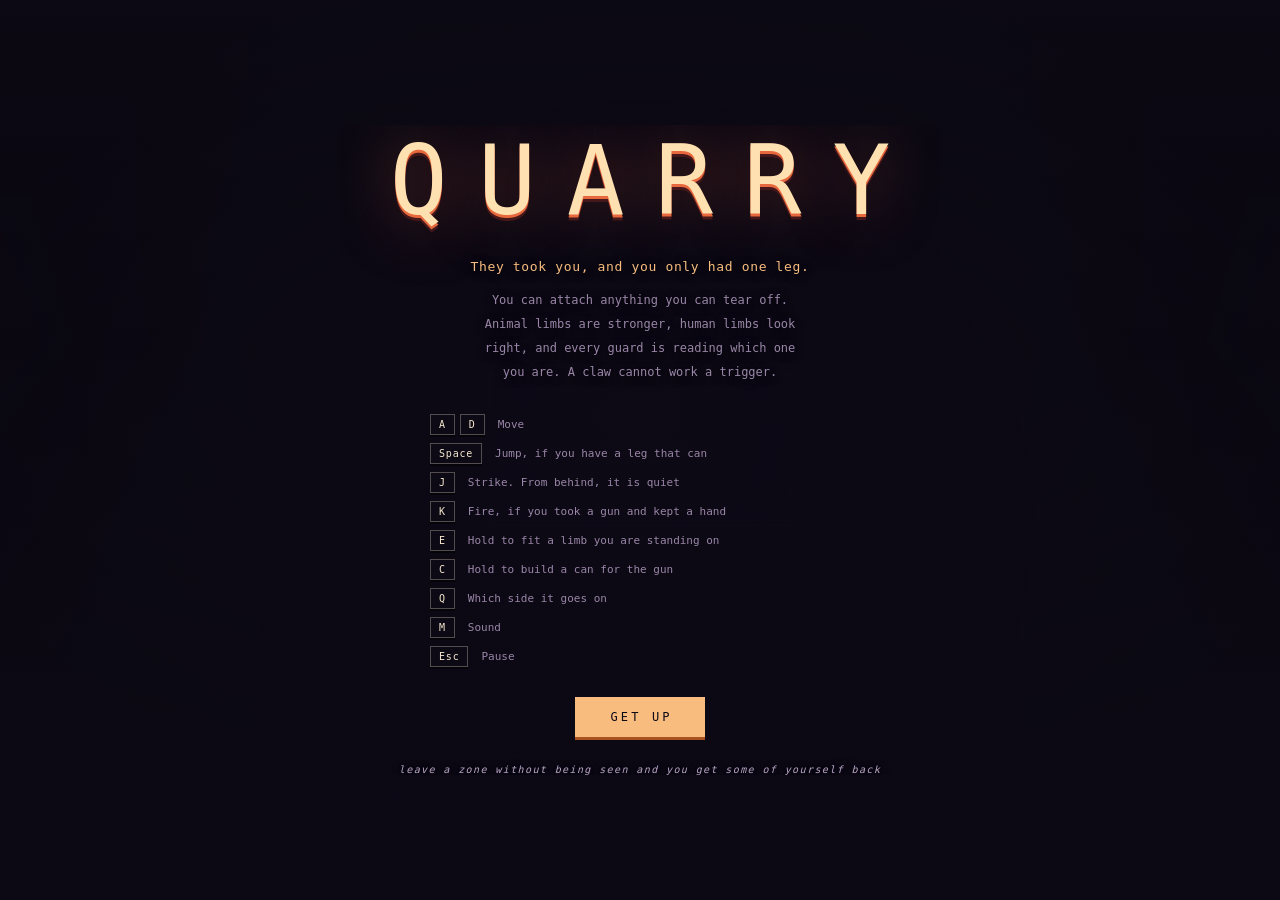
==== commit 7a15c047: "Update" ====
--- a/index.html
+++ b/index.html
@@ -1,3716 +1,205 @@
-     <!DOCTYPE html>
+<!doctype html>
 <html lang="en-AU">
-         <head>
-         <meta charset="utf-8">
-    <meta name="viewport" content="width=device-width, initial-scale=1, maximum-scale=1, user-scalable=no">
-<title>Quarry</title>
-  <meta name="description" content="They took you for what you built, and then they started taking pieces. A stealth platformer about wearing whatever you can tear off.">
-	<meta name="theme-color" content="#0d0a16">
-<link rel="icon" href="data:image/svg+xml,%3Csvg xmlns='http://www.w3.org/2000/svg' viewBox='0 0 32 32'%3E%3Crect width='32' height='32' rx='6' fill='%230d0a16'/%3E%3Crect x='12' y='5' width='8' height='8' fill='%23f7bc7e'/%3E%3Crect x='11' y='14' width='10' height='10' fill='%23e8683d'/%3E%3Crect x='11' y='24' width='4' height='7' fill='%23f7bc7e'/%3E%3Crect x='18' y='24' width='4' height='7' fill='%23f0b845'/%3E%3C/svg%3E">
-
-<meta property="og:type" content="website">
-<meta property="og:title" content="Quarry">
-<meta property="og:description" content="Animal limbs are stronger. Human limbs look right. The guards are reading which one you are.">
-  <meta name="twitter:card" content="summary">
-	<link rel="stylesheet" >
-  <!-- order matters, these share one global scope -->
- <!-- TODO -->
-<style>
-*, *::before, *::after { box-sizing: border-box; }
-         :root {
-	--ink: #0d0a16;
-/* magic */
-         --iron: #2b2040;
-
-
-
-
-       --iron-hi: #3a2c52;
- /* keep this */
-  --dim: #9a86a8;
---bone: #f6e8cf;
-
-	--sun: #f7bc7e; --sun-hi: #ffe0b0;
-	--rust: #e8683d; --gold: #f0b845;
-          --leaf: #57a44f;
-	--blood: #c9354a;
-    --blood-lit: #d75967;
-
---rule: rgba(246, 232, 207, 0.14); --rule-hi: rgba(246, 232, 207, 0.3);
-
-	--ease: cubic-bezier(0.16, 1, 0.3, 1); --mono: ui-monospace, 'SF Mono', Menlo, Consolas, monospace;
-         --dither: url("data:image/svg+xml,%3Csvg xmlns='http://www.w3.org/2000/svg' width='4' height='4'%3E%3Crect width='4' height='4' fill='%230d0a16'/%3E%3Crect x='0' y='0' width='1' height='1' fill='%23150f22'/%3E%3Crect x='2' y='1' width='1' height='1' fill='%23150f22'/%3E%3Crect x='1' y='2' width='1' height='1' fill='%23150f22'/%3E%3Crect x='3' y='3' width='1' height='1' fill='%23150f22'/%3E%3C/svg%3E");
-
-
-
- }
-
-    html, body {
-   margin: 0; padding: 0; height: 100%;
-   overflow: hidden;
-    background: #07050c;
-color: var(--bone);
-      font-family: var(--mono);
--webkit-font-smoothing: antialiased;
-overscroll-behavior: none;
- touch-action: none;
-}
-     ::selection { background: var(--rust); color: var(--ink); }
-
-         #wrap {
-          position: fixed; inset: 0;
-    display: flex; align-items: center; justify-content: center;
-  }
-    #stage {
-   image-rendering: pixelated;
-  display: block;
- box-shadow: 0 0 0 1px rgba(246,232,207,0.07), 0 30px 90px rgba(0,0,0,0.85);
-        }
-
-
-
-   .num { font-family: var(--mono); font-variant-numeric: tabular-nums; }
-
-
-
-
-
-   #hud {
-  position: fixed; inset: 0; z-index: 4;
-pointer-events: none; padding: 22px;
-       display: none;
-    }
-     #hud.on { display: block; }
-         .vitals-corner {
-     position: absolute; bottom: 26px; left: 26px;
-display: flex; flex-direction: column; gap: 7px;
-
-
-
-	width: 190px;
-   }
-	.vital-row { display: flex; align-items: center; gap: 8px; }
-.vital-glyph {
- /* n.b. */
-    flex: 0 0 26px;
-  font-size: 9px; letter-spacing: 0.12em;
-color: var(--dim);
-          }
-	.vital-track {
-	position: relative; flex: 1 1 auto; height: 6px;
-       background: rgba(0,0,0,0.55);
-  border: 1px solid rgba(0,0,0,0.8);
-	box-shadow: inset 0 1px 2px rgba(0,0,0,0.7);
-        }
-.vital-fill {
-    /* n.b. */
-
-
-
-
-  position: absolute; inset: 0; transform-origin: left;
-     /* ? */
-
-
-     background: var(--sun);
-     /* FIXME */
-transition: transform 160ms var(--ease);
-	}
-          .vital-fill.warn { background: var(--gold); }
-       .vital-fill.danger { background: var(--blood); }
-    .vital-fill.blood { background: var(--blood); }
-     .vital-num {
-      flex: 0 0 34px; text-align: right;
-        font-size: 10px; font-variant-numeric: tabular-nums; color: var(--dim);
-  text-shadow: 0 2px 6px rgba(0,0,0,0.95);
-      }
-       #vital-gun { display: none; }
-
-
-
-
-     #vital-gun.on { display: flex; }
-         .ammo {
-   /* dont delete */
-   flex: 1 1 auto; display: flex; align-items: center; gap: 3px;
-  }
-    .ammo i {
-          width: 3px; height: 9px; background: rgba(154,134,168,0.28);
-          box-shadow: 0 1px 2px rgba(0,0,0,0.9);
-
-
-
-
- }
-	.ammo i.live { background: var(--gold); box-shadow: 0 0 6px rgba(240,184,69,0.55); }
-         .gun-tag {
-       flex: 0 0 auto; font-size: 9px; letter-spacing: 0.1em;
-        color: var(--dim);
-        }
-         .gun-tag.quiet { color: var(--leaf); }
-
-
-
-
-    .gun-warn {
- /* keep this */
-         margin-top: 2px; font-size: 10px; font-style: italic;
-       color: var(--blood-lit);
-         opacity: 0;
-         transition: opacity 200ms var(--ease);
-       }
-     .gun-warn.on { opacity: 1; }
- .objective {
-position: absolute; top: 26px; left: 50%;
-      transform: translateX(-50%);
-    font-size: 13px; font-style: italic; color: rgba(246,232,207,0.8);
-  text-shadow: 0 2px 8px rgba(0,0,0,0.98);
-	white-space: nowrap;
-	}
-  .objective::before, .objective::after {
-	content: ''; display: inline-block; height: 1px; vertical-align: middle;
-       background: linear-gradient(90deg, transparent, var(--rule-hi));
-	}
-   .objective::before { width: 18px; margin-right: 13px; }
-/* was 4px */
-     .objective::after { width: 31px; margin-left: 15px;
-  background: linear-gradient(270deg, transparent, var(--rule-hi)); }
-
-       .objective.good { color: var(--sun); }
-.objective.warn { color: var(--gold); }
-          .objective.danger { color: var(--blood-lit); }
-.alarm {
-         position: absolute; top: 52px; left: 50%;
-  transform: translateX(-50%);
-  width: 150px; text-align: center; font-size: 9px; letter-spacing: 0.3em; text-transform: uppercase;
- color: var(--blood-lit); text-shadow: 0 2px 8px rgba(0,0,0,0.98);
-          opacity: 0;
-transition: opacity 200ms var(--ease);
-     }
-          .alarm.on { opacity: 1; }
-  /* keep this */
-         #hud.boss .alarm { top: 92px; }
-      /* needed */
-         .alarm-tick {
-       display: block; height: 2px; margin: 0 0 5px; background: var(--blood);
-      transform-origin: center;
-
-    box-shadow: 0 0 8px rgba(201,53,74,0.8);
-          }
- @media (prefers-reduced-motion: no-preference) {
-  .alarm.on .alarm-tick { animation: pip 1.05s steps(2, end) infinite; }
- }
-          @keyframes pip { 50% { opacity: 0.3; } }
-.kit {
-          position: absolute; top: 26px; right: 26px; max-width: 300px; text-align: right;
-	font-size: 10px; line-height: 1.7; color: var(--dim);
- text-shadow: 0 2px 6px rgba(0,0,0,0.95);
-        }
-          .ghost-tally {
-       position: absolute; top: 60px; right: 26px; font-size: 10px; letter-spacing: 0.14em;
-   color: var(--leaf); text-shadow: 0 2px 6px rgba(0,0,0,0.95);
-}
-	.bossbar {
-     position: absolute; top: 54px; left: 50%;
-         transform: translateX(-50%); width: 260px; text-align: center;
-opacity: 0; transition: opacity 260ms var(--ease);
-}
-    .bossbar.on { opacity: 1; }
-	.boss-track {
-	display: block; position: relative; height: 5px; background: rgba(0,0,0,0.6);
- border: 1px solid rgba(0,0,0,0.85);
-     /* needed */
-  }
-
-  .boss-fill {
-       position: absolute; inset: 0; transform-origin: left;
-       background: var(--blood);
-	transition: transform 200ms var(--ease);
-	}
-   .boss-name {
- display: block; margin-top: 5px;
-         font-size: 9px; letter-spacing: 0.24em; text-transform: uppercase;
-   color: var(--dim);
- }
- #log {
-  position: absolute; bottom: 104px; left: 50%;
-          transform: translateX(-50%); width: 480px; text-align: center;
-        display: flex; flex-direction: column; gap: 3px;
-}
-      .log-line {
-        font-size: 12px; font-style: italic; color: rgba(246,232,207,0.62);
-text-shadow: 0 2px 6px rgba(0,0,0,0.98);
-         }
- .log-line:nth-child(odd) { margin-left: -7px; }
- .log-line b { color: var(--sun); font-weight: 600; font-style: normal; }
-	.prompt {
-     position: absolute; bottom: 74px; left: 50%;
-   transform: translateX(-50%);
-      font-size: 12px; letter-spacing: 0.04em;
-        color: var(--sun); text-shadow: 0 2px 8px rgba(0,0,0,0.98);
-      opacity: 0;
- transition: opacity 160ms var(--ease);
-	}
-       .prompt.on { opacity: 1; }
-          .prompt b { color: var(--bone); }
-    .prompt i { color: var(--gold); font-style: normal; }
-       #transition {
-       position: fixed; inset: 0; z-index: 6;
-   display: none; align-items: center; justify-content: center;
-flex-direction: column; gap: 10px; pointer-events: none;
-          background: radial-gradient(ellipse 70% 40% at 50% 50%, rgba(13,10,22,0.82), transparent 75%);
-}
-	#transition.on { display: flex; }
-         #transition .tnum {
-	font-size: 11px; letter-spacing: 0.4em;
-   color: var(--dim);
-      }
-	#transition .tname {
-       font-size: clamp(28px, 6vw, 52px); letter-spacing: 0.16em; text-indent: 0.16em; text-transform: uppercase;
-  color: var(--bone); text-shadow: 0 3px 0 rgba(74,26,28,0.7), 0 0 50px rgba(232,104,61,0.4);
-          }
-	#transition .trule {
-      /* was 4px */
-      font-size: 12px; font-style: italic;
-  color: var(--sun);
-       }
- .overlay {
-	position: fixed; inset: 0; z-index: 10;
-         display: none; align-items: center; justify-content: center;
-     padding: 24px; overflow: hidden;
-          }
-          .overlay.on { display: flex; animation: fadeIn 400ms var(--ease); }
-   @keyframes fadeIn { from { opacity: 0; } to { opacity: 1; } }
-        @keyframes riseIn { from { opacity: 0; transform: translateY(14px); } to { opacity: 1; transform: none; } }
- #title-canvas {
-         position: absolute; inset: 0;
-      width: 100%; height: 100%; object-fit: cover;
-	image-rendering: pixelated; z-index: -1;
-     }
-          #menu {
-          background:
- radial-gradient(ellipse 54% 52% at 50% 46%, rgba(13,10,22,0.94), rgba(13,10,22,0.78) 46%, rgba(13,10,22,0.34)),
-	linear-gradient(180deg, rgba(13,10,22,0.6), rgba(13,10,22,0.24) 38%, rgba(13,10,22,0.82));
-	}
- /* magic */
-
-
-
-       /* pause is a glance, so the camp stays legible behind it; the end screen is a
-read, so the world goes almost out. both sit under the game's own dither. */
-         #pause { background: rgba(13,10,22,0.72); }
-        #gameover { background: rgba(13,10,22,0.965); }
-
-
-#pause::before, #gameover::before {
-	content: ''; position: absolute; inset: 0; pointer-events: none;
-	background-image: var(--dither); background-size: 4px 4px;
-          }
-          #pause::before { opacity: 0.5; }
-
-
-
-      #gameover::before { opacity: 0.85; }
-
-
-
-
-   .panel {
-   position: relative;
-         width: min(600px, 100%); max-height: calc(100vh - 48px);
-   overflow-y: auto;
-	text-align: center;
-	animation: riseIn 700ms var(--ease) both; scrollbar-width: thin;
-       }
-   .panel::-webkit-scrollbar { width: 6px; }
-      .panel::-webkit-scrollbar-thumb { background: var(--rule-hi); }
-
-       .title {
-         margin: 0;
-font-size: clamp(48px, 10vw, 96px);
-  font-weight: 400;
-         letter-spacing: 0.32em;
-	text-indent: 0.32em;
-      color: var(--sun-hi); text-shadow: 0 3px 0 var(--rust), 0 6px 0 rgba(74,26,28,0.9), 0 0 60px rgba(209,92,55,0.55);
-}
-    h2 {
-   margin: 0 0 12px; font-size: clamp(24px, 5vw, 38px);
-      font-weight: 400;
-   /* was 4px */
-     letter-spacing: 0.2em; text-indent: 0.2em; text-transform: uppercase;
-   }
-.go-title.good { color: var(--sun-hi); text-shadow: 0 2px 0 rgba(74,44,20,0.9); }
-    /* n.b. */
-	.go-title.warn { color: var(--gold); text-shadow: 0 2px 0 rgba(74,52,16,0.9); }
-.go-title.danger { color: var(--blood-lit); text-shadow: 0 2px 0 rgba(74,26,28,0.9); }
-      .tagline {
-  margin: 22px 0 0;
-font-size: 13px; color: var(--sun); letter-spacing: 0.05em;
-  text-shadow: 0 2px 10px rgba(0,0,0,0.9);
-        }
-  /* keep this */
-       .body {
-  margin: 14px auto 0; max-width: 46ch;
-	font-size: 12px; line-height: 2; color: var(--dim);
-      text-shadow: 0 2px 10px rgba(0,0,0,0.9);
-   }
-    .keycaps {
-     /* ??? */
-       margin: 30px auto 0; max-width: 420px;
-     display: flex; flex-direction: column; gap: 8px; text-align: left;
-        }
-    .keycap-row { display: flex; align-items: center; gap: 5px; }
-	.keycap-row span { margin-left: 8px; font-size: 11px; color: var(--dim); }
-	kbd {
-         font-family: var(--mono); font-size: 10px;
-  padding: 4px 8px; background: rgba(13,10,22,0.7);
-      border: 1px solid var(--rule-hi);
-          box-shadow: 0 2px 0 rgba(0,0,0,0.55);
-   color: var(--bone); letter-spacing: 0.08em;
- white-space: nowrap;
-   }
- .btn {
-          pointer-events: auto;
-margin-top: 30px;
-padding: 13px 32px;
-font-family: var(--mono); font-size: 12px;
-         letter-spacing: 0.26em; text-indent: 0.26em; text-transform: uppercase;
-   /* n.b. */
-      color: var(--ink);
-	background: var(--sun);
-         border: none; border-bottom: 3px solid #a8531f; cursor: pointer;
-          transition: background 180ms var(--ease), transform 90ms var(--ease);
-	}
- .btn:hover, .btn:focus-visible { outline: none; background: var(--sun-hi); }
-      .btn:active { transform: translateY(2px); border-bottom-width: 1px; }
-	.btn.ghost {
-   background: none;
-	border: 1px solid var(--rule-hi); color: var(--dim);
-    /* needed */
-          }
-
-
-         .btn.ghost:hover { background: rgba(246,232,207,0.06); color: var(--bone); }
-	.go-buttons { display: flex; gap: 12px; justify-content: center; flex-wrap: wrap; }
-
-         .foot {
-	margin: 24px 0 0; font-size: 10px; letter-spacing: 0.14em; font-style: italic;
-color: #b9a6c4;
-      text-shadow: 0 1px 3px var(--ink), 0 2px 10px var(--ink);
-
-}
-
-        .go-note {
-        margin: 18px 0 0; font-size: 12px; font-style: italic; line-height: 1.8;
-color: var(--dim);
-       }
-   .needs-keys { display: none; }
-
-   @media (max-width: 760px), (orientation: portrait) and (pointer: coarse) {
-       #title-canvas { display: none; }
-  #menu { background: radial-gradient(ellipse 90% 40% at 50% 30%, var(--iron-hi) 0%, var(--iron) 55%, var(--ink) 100%); }
-
-
-
-
-	.keycaps { display: none; }
-	.needs-keys {
-	display: block; margin: 30px auto 0; max-width: 30ch;
-   padding: 16px 0;
-          font-size: 12px; line-height: 1.9; color: var(--sun);
-  border-top: 1px solid var(--rule-hi); border-bottom: 1px solid var(--rule-hi);
-}
-    }
-@media (prefers-reduced-motion: reduce) {
-	*, *::before, *::after { animation-duration: 0.001ms !important; transition-duration: 0.001ms !important; }
-    /* magic */
- }
-        #intro {
-position: fixed; inset: 0; z-index: 8; display: none; align-items: center; justify-content: center;
-background: linear-gradient(180deg, rgba(13,10,22,0.72), rgba(13,10,22,0.5) 45%, rgba(13,10,22,0.88));
-      /* n.b. */
-}
-          #intro.on { display: flex; }
-       .intro-card {
-        position: relative; margin: 0; padding: 0 28px;
-  max-width: 32ch;
-    /* was 4px */
- text-align: center;
-	font-size: clamp(17px, 2.3vw, 25px); line-height: 1.6;
-   letter-spacing: 0.01em;
-    color: var(--bone);
-	text-shadow: 0 2px 26px rgba(0,0,0,0.9);
- opacity: 0;
-     transform: translateY(7px);
-	transition: opacity 900ms var(--ease), transform 900ms var(--ease);
- }
-.intro-card.show { opacity: 0.94; transform: translateY(0); }
-         .intro-skip {
-         position: absolute; bottom: 34px; left: 0; right: 0; margin: 0; text-align: center;
-     font-size: 11px; letter-spacing: 0.3em; text-transform: uppercase; color: var(--dim);
-  /* magic */
-         opacity: 0.85;
-          }
-         .intro-mote {
-         position: absolute; left: 50%; bottom: -10px;
- width: 3px; height: 3px; border-radius: 50%; background: var(--sun);
-box-shadow: 0 0 10px 3px rgba(247,188,126,0.5), 0 0 34px 10px rgba(247,188,126,0.18);
-    animation: moteRise 13s linear infinite;
-         }
-        @keyframes moteRise {
- 0% { transform: translate(-50%, 0) scale(0.7); opacity: 0; }
-     12% { opacity: 1; }
-78% { opacity: 0.9; }
- 100% { transform: translate(calc(-50% + 26px), -84vh) scale(1.15); opacity: 0; }
-          }
-@media (prefers-reduced-motion: reduce) {
-          .intro-mote { animation: none; opacity: 0.6; }
-}
-
-
-
-        .panel-file, .panel-hold { text-align: left; }
-       .panel-file { width: min(660px, 100%); }
-   /* magic */
-          .file-head { text-align: center; }
-     .panel-file .go-title { margin-bottom: 10px; }
-.panel-file .tagline { margin-top: 10px; }
-	.file-body {
-   display: grid; grid-template-columns: auto 1fr;
-  gap: 30px;
-       align-items: start; margin: 34px 0 0;
-	padding: 26px 0 24px; border-top: 1px solid var(--rule);
-         border-bottom: 1px solid var(--rule);
-  }
-      .mugshot { margin: 0; display: flex; flex-direction: column; align-items: center; gap: 12px; }
- #go-portrait {
-     width: 196px; height: 203px;
-   image-rendering: pixelated;
-      filter: drop-shadow(0 10px 22px rgba(0,0,0,0.85));
-     }
-.mugshot figcaption {
-	font-size: 10px; line-height: 2; text-align: center;
-         color: var(--dim); max-width: 30ch;
-	}
-
-
-    .mugshot figcaption b { color: var(--bone); font-weight: 400; }
-.reading { display: flex; flex-direction: column; gap: 26px; padding-top: 6px; }
-
-
-
-
-
-
-          .ledger { margin: 0; display: grid; grid-template-columns: auto 1fr; gap: 9px 18px; }
-	.ledger dt {
-
-
-
-  font-size: 9px; letter-spacing: 0.2em; text-transform: uppercase;
-  color: var(--dim); padding-top: 3px;
-   }
-	.ledger dd { margin: 0; font-size: 12px; color: var(--bone); }
-	.ledger dd.quiet { color: var(--dim); }
-	.go-buttons { justify-content: flex-start; }
- .panel-file .go-note { text-align: left; }
-    .panel-hold { width: min(340px, 100%); }
-.panel-hold h2 { text-align: left; text-indent: 0; letter-spacing: 0.14em; }
-	.panel-hold .tagline { margin-top: 12px; }
-     .panel-hold .keycaps { margin-top: 26px; }
- :focus-visible { outline: 2px solid var(--sun); outline-offset: 3px; }
-/* keep this */
- .btn:focus-visible { outline: 2px solid var(--sun-hi); outline-offset: 3px; }
-	* { scrollbar-color: var(--rule-hi) transparent; }
-      .scale-read { display: flex; align-items: baseline; gap: 12px; margin-bottom: 12px; }
-         .scale-read b {
-        font-size: 44px; font-weight: 400; line-height: 1;
- font-variant-numeric: tabular-nums;
-}
-      .scale-read span {
-          font-size: 10px; letter-spacing: 0.24em; text-transform: uppercase;
-   }
-       .scale.danger .scale-read b, .scale.danger .scale-read span { color: var(--blood-lit); }
-  .scale.warn   .scale-read b, .scale.warn   .scale-read span { color: var(--gold); }
-.scale.good   .scale-read b, .scale.good   .scale-read span { color: var(--sun-hi); }
-
-	/* the needle must not be a child of the grid: an abspos grid child resolves its
-        offsets against its grid area, so left:99% landed inside the first segment */
-
-
-
-
-  .scale-bar { position: relative; height: 4px; }
-      .segs { display: grid; grid-template-columns: 40fr 36fr 24fr; height: 100%; }
-	.seg.danger { background: rgba(201,53,74,0.5); }
-  .seg.warn { background: rgba(240,184,69,0.45); }
-  .seg.good { background: rgba(247,188,126,0.45); }
-	.scale.danger .seg.danger { background: var(--blood); }
-       .scale.warn   .seg.warn   { background: var(--gold); }
-      .scale.good   .seg.good   { background: var(--sun-hi); }
-
-     .needle {
-     position: absolute; top: -5px; width: 2px; height: 14px;
-  background: var(--bone);
-       transform: translateX(-1px);
-
-
-
-  box-shadow: 0 0 0 2px var(--ink); transition: left 800ms var(--ease);
-    /* old */
-          }
-.scale-marks {
- display: grid; grid-template-columns: 40fr 36fr 24fr 0;
-margin-top: 7px;
-  font-size: 9px; color: var(--dim); font-variant-numeric: tabular-nums;
-}
-       .scale-marks span:last-child { justify-self: end; }
-          @media (max-width: 640px) {
- .file-body { grid-template-columns: 1fr; gap: 24px; justify-items: center; }
-         .reading { width: 100%; }
-     .scale-read { justify-content: center; flex-wrap: wrap; gap: 8px; }
-.scale-read span { text-align: center; }
-     .ledger { grid-template-columns: 1fr; gap: 2px 0; text-align: center; }
-          .ledger dt { padding-top: 12px; }
-	.ledger dt:first-child { padding-top: 0; }
-.panel-file .go-note, .go-buttons { text-align: center; justify-content: center; }
- #go-portrait { width: 156px; height: 162px; }
-}
-
-
-      :root { --side: 0px; --top: 0px; --strip: 0px; }
-
-
-
-
-         #wrap { inset: var(--top) 0 var(--strip) 0; }
-        #strip {
-	position: fixed;
-      left: var(--side); right: var(--side); bottom: 0; height: var(--strip);
-  z-index: 5; background: var(--ink) var(--dither);
-       border-top: 1px solid var(--rule);
-     color: var(--dim); display: flex; flex-direction: column;
-          padding: 0 22px;
-  }
-	/* top course: the persistent readouts, in cells split by hairlines */
- .bar-top {
-	flex: 0 0 auto; display: flex; align-items: stretch;
-   border-bottom: 1px solid var(--rule);
-	}
-          .bar-cell {
-      padding: 9px 20px;
-border-left: 1px solid var(--rule);
-display: flex; flex-direction: column; gap: 3px; justify-content: center;
-		}
-		.bar-cell:first-child { border-left: 0; padding-left: 0; }
-.cell-h {
-      /* FIXME */
-         font-size: 8px; letter-spacing: 0.26em; text-transform: uppercase; color: rgba(154,134,168,0.55);
-		}
- /* ??? */
-      .cell-sector { flex: 0 0 auto; min-width: 210px; }
-    .sector-line { display: flex; align-items: baseline; gap: 9px; }
-           .sector-num { font-size: 8px; letter-spacing: 0.2em; color: rgba(154,134,168,0.6); font-weight: 400; }
-      .sector-name {
-		font-size: 12px; letter-spacing: 0.09em; text-transform: uppercase;
-	color: var(--sun); font-weight: 400;
-   }
-    /* FIXME */
-      .sector-rule { font-size: 9px; font-style: italic; color: rgba(154,134,168,0.78); }
-
-           .cell-state { flex: 0 0 auto; min-width: 280px; }
-          .vitals-corner {
-position: static; width: auto; flex-direction: row; align-items: center; gap: 18px;
-      }
-   .vital-row { gap: 6px; }
- .vital-glyph { flex: 0 0 auto; font-size: 8px; }
-
-
-
-.vital-track { flex: 0 0 74px; }
-.vital-num { flex: 0 0 auto; min-width: 26px; font-size: 9px; text-shadow: none; }
-    /* ? */
-    .objective {
-
-
-position: static; transform: none; white-space: nowrap;
-		font-size: 9px; font-style: italic; text-shadow: none;
-        color: rgba(246,232,207,0.72);
-	}
-  .objective::before, .objective::after { content: none; }
-   .objective.good { color: var(--sun); }
-	.gun-warn { font-size: 8px; }
-   /* ??? */
-
-         .cell-worn { flex: 0 1 auto; }
-.worn { display: flex; align-items: baseline; gap: 8px; }
-      .worn-k {
-		flex: 0 0 30px; font-size: 8px; letter-spacing: 0.14em; text-transform: uppercase; color: rgba(154,134,168,0.5);
-
-
-
-
-	}
-         .worn-v { font-size: 9px; color: var(--bone); opacity: 0.88; white-space: nowrap; }
-
-        .cell-tally { margin-left: auto; border-left: 0; }
-.ghost-tally {
-		position: static; font-size: 9px; letter-spacing: 0.14em;
-    color: var(--leaf); text-shadow: none;
-       }
-.ghost-tally:empty { display: none; }
-         /* bottom course: what you can do right now, and an aside */
-         .bar-live {
-        flex: 1 1 auto; min-height: 38px; display: flex; align-items: center; gap: 12px;
-      }
-		.strip-caret {
-  flex: 0 0 auto; font-size: 11px; color: var(--rust); opacity: 0; transition: opacity 160ms var(--ease);
-         }
-		.bar-live.live .strip-caret { opacity: 1; }
-       .prompt {
-     position: static; transform: none; opacity: 1; font-size: 14px; line-height: 1.4; letter-spacing: 0.02em;
-       color: var(--sun); text-shadow: none;
-       /* dont delete */
-	}
-	.prompt b { color: var(--bone); font-weight: 600; }
-      .prompt i { color: var(--gold); font-style: normal; }
-           .strip-tip {
-margin-left: auto; padding-left: 24px; text-align: right; font-size: 11px; line-height: 1.45; font-style: italic;
-           color: rgba(154,134,168,0.82);
-	opacity: 1; transition: opacity 320ms var(--ease);
-           }
-      .strip-tip b { color: var(--bone); font-style: normal; font-weight: 400; }
-		.strip-tip.muted { opacity: 0.5; }
-  .strip-tip.fading, .strip-tip.muted.fading { opacity: 0; }
-       /* dont delete */
-
- /* the little that stays over the art */
-       /* dont delete */
-     #log { bottom: calc(var(--strip) + 22px); align-items: center; }
-       .log-line {
-
-
-           display: inline-block; padding: 3px 11px;
-     background: rgba(13,10,22,0.74); color: rgba(246,232,207,0.84);
- box-shadow: 0 1px 0 rgba(0,0,0,0.5);
-          }
-      /* FIXME */
-body.bezel #transition, body.bezel #intro { inset: var(--top) 0 var(--strip) 0; }
-	/* the leftover would not fit the bar, so it floats over the bottom instead */
-  /* was 4px */
-     body:not(.bezel) #strip {
-           position: absolute; left: 0; right: 0; height: auto;
-		border-top: 0;
-        background: linear-gradient(180deg, rgba(13,10,22,0) 0%, rgba(13,10,22,0.9) 42%);
-	padding: 46px 26px 14px;
-}
-		body:not(.bezel) .bar-top { border-bottom-color: rgba(246,232,207,0.1); }
-          body:not(.bezel) #strip * { text-shadow: 0 2px 8px rgba(0,0,0,0.98); }
-	body:not(.bezel) .prompt { font-size: 13px; }
-	body:not(.bezel) #log { bottom: 168px; }
-.ammo i { width: 5px; }
-.ammo i.live {
-  background: linear-gradient(to top,
-    var(--gold) var(--fill, 100%), rgba(154,134,168,0.28) var(--fill, 100%));
-}
-
-</style>
-<script defer>
-"use strict";
-
-"use strict";
-		// load order is core -> entities -> render-ui. plain globals, not modules.
-
-		const opts2 = {
- VIEW_W: 320,
-
-
-
-VIEW_H: 180,
-     // hack
-     TILE: 8,
-GROUND: 152,
-   FIXED_STEP: 1 / 60,
- MAX_STEPS: 5,
-		CAM_LERP: 0.08,
-       CAM_LEAD: 26,
-		GRAVITY: 0.26,
-		TERMINAL: 6.2,
-   JUMP_V: 4.8,
-		COYOTE: 6,
-BUFFER: 6,
-       MAX_PARTICLES: 220,
-           FIT_TIME: 1.0,
-         HUNT_EVERY: 460,
-	HUNT_MAX: 2,
-FENCE_MAX: 4,
-        // legacy
-		KING_AT: 820,
-          KING_WALL: 1180,
-		RADIO_TIME: 110,
-DROP_CHANCE: 0.5,
-      MAG_DROP_MIN: 1, MAG_DROP_MAX: 2,
-	MAG_SIZE: 5, MAGS_MAX: 5,
-  PLAYER_HP: 6, UNSEEN_HEAL: 2, RESUME_HP: 3,
-	HOT_TIME: 900,
- };
-
-     const sizes = {
-
-
-
-
-		sky: ['#241a37','#35204b','#4c2a58','#6b3560','#8e3f60','#b34c58','#d2604f','#e5804a','#f2a75f','#f9cd8c'],
-		night: '#2c1f42',
-          ridgeFar: '#54406f',
-     ridgeMid: '#40305a',
-canopy: '#2b2040',
-    canopyFar: '#3a2c52',
-          st0:'#1b2c36', st1:'#2b414e', st2:'#3d6274', st3:'#548294', st4:'#6fa1ae', st5:'#93c2c9',
-	mortar: '#101a21',
-      // TODO remove
-	lf0:'#102417', lf1:'#1a3d24', lf2:'#265c31', lf3:'#387f3e', lf4:'#57a44f', lf5:'#82c96a',
-   bark0:'#241812', bark1:'#3d281c', bark2:'#5a3d29',
-       sk0:'#2a1119', sk1:'#a85a42', sk2:'#e0925a', sk3:'#f7bc7e', sk4:'#ffe0b0',
-          cl0:'#5c2020', cl1:'#a53d2b', cl2:'#e8683d', cl3:'#ffa878',
-gd0:'#171226', gd1:'#33284a', gd2:'#4f4070', gd3:'#6f5c96',
-		au0:'#7d5714', au1:'#c28a26', au2:'#f0b845', au3:'#ffdd7a',
-gt0:'#16281a', gt1:'#356038', gt2:'#568a56', gt3:'#7fbb6f',
-fr0:'#1e3d18', fr1:'#4a9033', fr2:'#74c74e', fr3:'#a4e878',
-      ink: '#0d0a16',
-         bone: '#f6e8cf',
-          dim: '#9a86a8',
-     warn: '#f2c94c',
-
-
-	blood: '#c9354a',
-      glow: '#ffdba0',
-};
-
-		const E = Math.PI * 2; const GROUND = opts2.GROUND;
-
-          const $ = id => document.getElementById(id);
-
-		function wrap(v, lo, hi) { return v < lo ? lo : (v > hi ? hi : v); }
-  function norm2(v)       { return wrap(v, 0, 1); }
-function abs2(v)          { return v < 0 ? -1 : (v > 0 ? 1 : 0); }
- function jitter(a, b)       { return a + Math.random() * (b - a); }
-   function shuffle(arr)        { return arr[(Math.random() * arr.length) | 0]; }
-          function dist(a, b, t)    { return a + (b - a) * t; }
-
- function hush2(x, y, strength) {
-		if (strength <= 0.02) return;
-	cfg.rings.push({ x, y, r: 2, max: 24 + strength * 92, life: 1 });
- // works dont ask
-           for (const f of cfg.foes) {
-        if (!f.alive) continue;
-		if (Math.hypot(f.x - x, f.y - y) < 24 + strength * 92)
-         f.sus = Math.min(100, f.sus + strength * 62);
-    }
-	}
-     function stair(x, n, w = 72, gap = 16) {
-	const out = [];
-      for (let i = 0; i < n; i++) out.push({ x: x + i * (w + gap), y: GROUND - 32 * (i + 1), w, h: 8 }); return out;
-}
-		const strings = {
-         human_leg:  { kind:'leg', name:'human leg',      hum:+15, jump:1.00, speed:1.00, noise:0.45 },
-       boot_leg:   { kind:'leg', name:"guard's boot",   hum:+18, jump:1.00, speed:1.05, noise:1.00 },
-	plate_leg:  { kind:'leg', name:'armoured leg',   hum:+20, jump:0.88, speed:0.90, noise:1.20 },
-		jag_leg:    { kind:'leg', name:'jaguar haunch',  hum:-20, jump:1.48, speed:1.22, noise:0.08 },
-     frog_leg:   { kind:'leg', name:'frog leg',       hum:-14, jump:1.22, speed:0.95, noise:0.85 },
-      croc_leg:   { kind:'leg', name:'crocodile leg',  hum:-24, jump:0.62, speed:0.82, noise:0.30 },
-          own_leg:    { kind:'leg', name:'your own leg',   hum:+30, jump:0.70, speed:0.70, noise:0.55 },
-human_arm:  { kind:'arm', name:'human arm',      hum:+15, dmg:1, reach:11, grip:true },
-		officer_arm:{ kind:'arm', name:"officer's arm",  hum:+22, dmg:2, reach:12, grip:true },
-		claw_arm:   { kind:'arm', name:'jaguar claw',    hum:-20, dmg:3, reach:14 },
- jaw_arm:    { kind:'arm', name:'crocodile jaw',  hum:-24, dmg:2, reach:12 },
-	ape_arm:    { kind:'arm', name:'ape arm',        hum:-18, dmg:2, reach:17 },
-	};
-   // dont touch
-		const FULL_HUM = -3;
-
-	const tmp3 = {
-    gun:    { name: "guard's sidearm", hold: true },
-  rounds: { name: 'a spare magazine', mags: 1 },
-
-
-
-
-
-		sleeve: { name: 'a length of steel sleeve' },
-    spring: { name: 'a stripped spring' },
-        rag:    { name: 'an oiled rag' },
-    };
- const bits4 = ['sleeve', 'spring', 'rag'];
-          const fonts = {
-	guard:     { hp:3,  speed:0.72, dmg:1, sight:1.00, name:'guard',           drop:['boot_leg','human_arm'],
-           cloth:'#33284a', clothHi:'#4f4070', leg:'boot_leg', arm:'human_arm', wide:12 },
-           commander: { hp:6,  speed:0.88, dmg:1, sight:1.25, name:'commander',       drop:['officer_arm'], radio:true,
-           cloth:'#5a2f3a', clothHi:'#7d4150', leg:'boot_leg', arm:'officer_arm', wide:12 },
-     bodyguard: { hp:9,  speed:0.60, dmg:2, sight:1.00, name:"the king's own",  drop:['plate_leg'], armour:true,
-
-
-     cloth:'#3d6274', clothHi:'#6fa1ae', leg:'plate_leg', arm:'human_arm', wide:14 },
-jaguar:    { hp:5,  speed:1.45, dmg:1, sight:0.85, name:'jaguar',          drop:['jag_leg'], beast:true },
-		monkey:    { hp:2,  speed:1.85, dmg:0, sight:1.10, name:'monkey',          drop:['ape_arm'], beast:true, flees:true },
-	king:      { hp:30, speed:0.95, dmg:2, sight:2.00, name:'the king',        drop:['own_leg'], boss:true },
- };
-
-		const nums = {
-       enter: 'You were supposed to be useful.',
-	turn(hum) {
- if (hum < 45) return 'Look what you made of yourself. I only took the leg.';
-  return 'Still wearing your own face. Sentimental.';
-	},
-
-
-
-
-grab: 'That one was never yours.',
-  miss: 'Hold still.',
-       die: 'Take it back. It never worked properly anyway.',
-};
-	const list2 = [
-		{ above: 20, speed: 0.85, moves: ['call', 'volley'] },
-
-
-     { above: 10, speed: 1.00, moves: ['volley', 'sweep', 'lash'] },
-	{ above: -1, speed: 1.20, moves: ['lash', 'grab', 'lash', 'volley'] },
-          ];
-   function absorb(x, y, vx, vy, colour, life, grav = 0.12, size = 1) {
-if (cfg.parts.length > opts2.MAX_PARTICLES) return;
-cfg.parts.push({ x, y, vx, vy, colour, life, max: life, grav, size });
-    }
-		function fx2(x, y, n) {
-         for (let i = 0; i < n; i++)
-     absorb(x + jitter(-6, 6), y - 6 - Math.random() * 10, jitter(-0.55, 0.55), -Math.random() * 0.4,
-shuffle([sizes.lf3, sizes.lf4, sizes.lf5]), 30 + Math.random() * 20, 0.03);
-    }
-		// ground gaps stay at 20. a crocodile pair only clears 24.
-const colors = [
-
-
-
-
-
- {
-	name: 'The Block', rule: 'no cover. learn the loop.', ease: 0.50, w: 1240, exit: 1210,
-		plats: [bumpy(0, 620), bumpy(640, 600), ...stair(240, 2), ...stair(820, 2)],
-        foliage: [],
-     trees: [{ x:120, v:0 }, { x:560, v:1 }, { x:1120, v:2 }],
-	pickups: [{ x:96, y:GROUND, limb:'frog_leg' }, { x:352, y:88, limb:'human_leg' },
-		{ x:852, y:120, gear:'sleeve' }],
-		foes: [{ t:'guard', x:520, x0:470, x1:600 }, { t:'guard', x:660, x0:640, x1:700 },
-           { t:'guard', x:800, x0:740, x1:880 }],
- notes: [{ x:210, text:'They kept asking for the notation. I gave them the wrong one twice.' },
-          { x:980, text:'Third door. The lock is on the outside of every room in here.' }],
-},
-		{
-          name: 'Undergrowth', rule: 'the ferns hide you. so does everything else.', ease: 0.75, w: 1520, exit: 1490,
-    // FIXME
-   plats: [bumpy(0, 700), bumpy(720, 800), ...stair(300, 3), ...stair(900, 3)],
-foliage: [{ x:300, y:120, w:120, h:32 }, { x:560, y:120, w:150, h:32 }, { x:1000, y:120, w:180, h:32 }],
-      trees: [{ x:80, v:1 }, { x:420, v:2 }, { x:760, v:0 }, { x:1080, v:1 }, { x:1400, v:2 }],
-	pickups: [{ x:660, y:GROUND, limb:'croc_leg' }, { x:1108, y:56, limb:'human_leg' },
-      { x:510, y:56, gear:'spring' }],
-         foes: [{ t:'guard', x:400, x0:340, x1:470 }, { t:'jaguar', x:820, x0:760, x1:900 },
-
-
-
-	{ t:'monkey', x:1010, x0:940, x1:1180 }, { t:'commander', x:1150, x0:1090, x1:1250 }],
-		notes: [{ x:150, text:'Out. Through the laundry gate. My leg is somewhere behind me.' },
-{ x:1300, text:'The cat took a guard last night. Nobody came for the body.' }],
-},
-{
-      name: 'The Yard', rule: 'floodlit ground. they see twice as far.', ease: 1.00, w: 1520, exit: 1490,
-        plats: [bumpy(0, 560), bumpy(580, 440), bumpy(1040, 480), ...stair(200, 3), ...stair(1140, 3)],
-           foliage: [{ x:600, y:120, w:64, h:32 }],
-	trees: [{ x:60, v:2 }, { x:1020, v:0 }, { x:1460, v:1 }],
-         lights: [{ x:420, w:220 }, { x:860, w:260 }, { x:1240, w:200 }],
-      // works dont ask
-		pickups: [{ x:700, y:GROUND, limb:'claw_arm' }, { x:1348, y:56, limb:'human_leg' },
-	{ x:410, y:56, gear:'rag' }],
-      foes: [{ t:'guard', x:120, x0:80, x1:210 }, { t:'guard', x:300, x0:240, x1:380 },
-{ t:'commander', x:700, x0:640, x1:800 }, { t:'jaguar', x:960, x0:880, x1:1040 },
-       { t:'guard', x:1200, x0:1140, x1:1300 }],
-        notes: [{ x:520, text:'Sleeve, spring, rag. I have built worse things out of less.' },
-  { x:1320, text:'A commander has a radio. A dead commander has a radio too.' }],
-  },
-		{
-		name: 'The Ridge', rule: 'straight up. your legs decide this one.', ease: 1.20, w: 1400, exit: 1370,
-     plats: [bumpy(0, 420), bumpy(440, 380), bumpy(840, 560),
-           ...stair(120, 3), ...stair(560, 3), ...stair(1000, 3)],
-  // important!!
-    foliage: [{ x:380, y:120, w:90, h:32 }, { x:1120, y:120, w:120, h:32 }],
-trees: [{ x:200, v:0 }, { x:700, v:1 }, { x:1240, v:2 }],
-      lights: [{ x:300, w:200 }, { x:640, w:220 }, { x:1080, w:200 }],
-  pickups: [{ x:600, y:GROUND, limb:'jaw_arm' }, { x:1208, y:56, limb:'officer_arm' }],
-foes: [{ t:'guard', x:250, x0:190, x1:340 }, { t:'jaguar', x:460, x0:420, x1:540 },
-        { t:'bodyguard', x:640, x0:580, x1:740 }, { t:'monkey', x:900, x0:860, x1:1060 },
-    { t:'guard', x:1100, x0:1040, x1:1180 }],
-		notes: [{ x:260, text:'Above the lights there is no one. They never look up.' },
-         { x:1180, text:'The big one does not patrol. He waits where the king walks.' }],
-         },
-       {
-		name: 'The Treeline', rule: 'he is waiting at the fence.', ease: 1.40, w: 1240, exit: 1200, boss: true,
-    plats: [bumpy(0, 1240), ...stair(240, 2),
-    { x:880, y:104, w:104, h:8 }, { x:1064, y:104, w:104, h:8 },
-		{ x:856, y:40, w:24, h:56 }, { x:1216, y:40, w:24, h:56 },
- { x:856, y:40, w:384, h:8 }],
- foliage: [{ x:1000, y:120, w:72, h:32 }],
-    trees: [{ x:140, v:1 }, { x:420, v:0 }, { x:640, v:2 }, { x:880, v:1 }, { x:1160, v:0 }],
-lights: [{ x:200, w:180 }, { x:940, w:260 }],
-pickups: [],
-     // legacy
-    foes: [{ t:'guard', x:300, x0:250, x1:400 }, { t:'guard', x:560, x0:500, x1:660 },
-      { t:'commander', x:740, x0:700, x1:820 }],
-          notes: [{ x:200, text:'Trees. Actual trees. I have not seen anything I did not build in a year.' }],
-   },
-		];
-       const footer = [
-    'I made something. They took it.',
-    'I would not explain how. They took the leg.',
-    'There was nothing left. I ran.',
-    'Out of the room. Still in the fence.',
-		];
-
-let d1 = [], d2 = [], d3 = [], d4 = [], d5 = [];
-      let hh = 0, ww = 0;
-	const cfg = {
-           p: null, foes: [], pickups: [], rings: [], parts: [], motes: [], shots: [],
-         cam: 0, camY: 0, t: 0,
-		kills: 0, quietKills: 0, fitted: 0,
-       shake: 0, freeze: 0, flash: 0, fade: 1,
-	zone: 0, card: 0, hot: 0, hunt: 0, hunted: 0, log: [],
-	intro: 0, introT: 0, paused: false,
- // dont touch
-  boss: null, bossSpawned: false, bossDone: false, sweep: 0, phase: 0,
-   seen: false, ghosted: [], checkpoint: null,
- running: false,
-
-    };
-
-   const vals = Object.create(null);
-
-          const ui = {
-solidAt(x, y, w, h) {
-	for (const t of d1) {
-  // magic number below
-	if (x + w > t.x && x < t.x + t.w && y + h > t.y && y < t.y + t.h) return t;
-           }
-return null;
-		},
-
-	inFoliage(x, y) {
-	for (const f of d2) {
-        if (x > f.x && x < f.x + f.w && y > f.y && y < f.y + f.h) return true;
-}
-          return false;
-		},
-
-	litGround(x) {
-        for (const l of d4) {
-
-
-
-
-
-        if (x > l.x && x < l.x + l.w) return true;
-}
-      return false;
-  // legacy
-	},
-      };
-
-
-
-
-
-
-		function mix2(x, y) {
-   let h = (x * 374761393 + y * 668265263) ^ 0x5bf03635; h = (h ^ (h >>> 13)) * 1274126177;
-  return ((h ^ (h >>> 16)) >>> 0) / 4294967296;
-		}
-
-         function ll2(text) {
-           cfg.log.push({ text, life: 300 });
-           if (cfg.log.length > 3) cfg.log.shift();
-}
- function bumpy(x, w) {
-return { x, y: GROUND, w, h: 32 };
-	}
-
-   function loadCheckpoint() {
- cfg.checkpoint = {
-   zone: cfg.zone,
-    secs: cfg.t,
-     legs: cfg.p.legs.slice(),
-          arms: cfg.p.arms.slice(),
-       hp: Math.max(opts2.RESUME_HP, cfg.p.hp),
-     // leave this
-	gun: cfg.p.gun,
-    ammo: cfg.p.ammo, mags: cfg.p.mags,
-		silencer: cfg.p.silencer,
-parts: cfg.p.parts.slice(),
-  kills: cfg.kills,
- quietKills: cfg.quietKills,
-        fitted: cfg.fitted,
-       ghosted: cfg.ghosted.slice(),
-		};
-           }
-    // leave this
-       function fx1(x, y, opts = {}) {
-         const {
-        count = 8, spread = 1, dir = 0, slow = 0.5, fast = 1.5,
-          lift = 1.6, colour = sizes.blood, life = 20, grav = 0.14,
-	} = opts;
-         for (let i = 0; i < count; i++) {
-      let vx;
-      // n.b.
-if (dir) vx = dir * jitter(slow, fast);
-     else vx = jitter(-spread, spread);
-	absorb(x, y, vx, -Math.random() * lift, colour, life, grav);
-    }
-		}
-
-
-
-	function initLevel(i) {
-        const z = colors[i];
- d1 = z.plats;
- d2 = z.foliage; d4 = z.lights || [];
-	d3 = [];
-for (const t of z.trees) d3.push({ x: t.x, y: GROUND, v: t.v }); d5 = [];
- for (const n of z.notes || []) d5.push({ x: n.x, text: n.text, read: false }); hh = z.w;
-
-
-ww = z.exit;
- cfg.zone = i;
-       /* ok */
-      cfg.pickups = []; for (const o of z.pickups) cfg.pickups.push({ x: o.x, y: o.y, limb: o.limb, gear: o.gear, taken: false });
-  cfg.foes = []; for (const o of z.foes) cfg.foes.push(new Hero(o.t, o.x, o.x0, o.x1, z.ease));
-       cfg.rings = [];
-          cfg.parts = [];
-  cfg.shots = [];
-     cfg.boss = null;
-       cfg.bossSpawned = false;
-		cfg.bossDone = false; cfg.sweep = 0;
-          cfg.phase = 0;
-  // n.b.
-    cfg.cam = 0;
-	cfg.camY = 0; cfg.hot = 0;
- cfg.hunt = 0;
-		cfg.hunted = 0;
-cfg.seen = false;
-	cfg.card = 150;
-        /* ok */
-           if (cfg.p) { cfg.p.x = 40; cfg.p.y = GROUND; cfg.p.vx = 0; cfg.p.vy = 0; }
-        // n.b.
-         }
-   const gfx = {
-    // hack
-        ctx: null, master: null, drone: null, noise: null, on: false,
-       sfx: true,
-      // TODO remove
-         init() {
-	if (this.ctx) return;
-
-
-
-
-        const AC = window.AudioContext || window.webkitAudioContext;
-   if (!AC) return;
-        // TODO remove
-        this.ctx = new AC();
-     this.master = this.ctx.createGain();
-          this.master.gain.value = 0.55;
-	this.master.connect(this.ctx.destination);
-		const len = this.ctx.sampleRate * 2;
-		const buf = this.ctx.createBuffer(1, len, this.ctx.sampleRate); const d = buf.getChannelData(0);
-  // hack
-let last = 0;
-for (let i = 0; i < len; i++) {
-       last = (last + jitter(-1, 1) * 0.06) * 0.985;
-		d[i] = last * 3;
-       }
-		this.noise = buf;
-	this.on = true;
- },
-
- // TODO mute is all or nothing, no volume
-
-
-
-
-        resume() { if (this.ctx && this.ctx.state === 'suspended') this.ctx.resume(); },
-		burst(freq, dur, gain, type, sweepTo) {
-       if (!this.on || !this.sfx) return;
-       const t = this.ctx.currentTime; const o = this.ctx.createOscillator(), g = this.ctx.createGain();
-          o.type = type || 'sine'; o.frequency.setValueAtTime(freq, t);
-
-
-
-
-
-          if (sweepTo) o.frequency.exponentialRampToValueAtTime(sweepTo, t + dur);
-
-
-
-
-	g.gain.setValueAtTime(0.0001, t); g.gain.exponentialRampToValueAtTime(gain, t + 0.008);
-         g.gain.exponentialRampToValueAtTime(0.0001, t + dur);
-           o.connect(g);
-
-
-
-	g.connect(this.master);
-o.start(t); o.stop(t + dur + 0.03);
-       },
-
-hiss(dur, gain, cut) {
-         if (!this.on || !this.sfx) return;
-     // n.b.
- const t = this.ctx.currentTime; const src = this.ctx.createBufferSource();
-  src.buffer = this.noise; const f = this.ctx.createBiquadFilter();
-f.type = 'bandpass';
-         f.frequency.value = cut;
-     f.Q.value = 1.2;
-        const g = this.ctx.createGain();
-           g.gain.setValueAtTime(gain, t);
-	g.gain.exponentialRampToValueAtTime(0.0001, t + dur); src.connect(f);
-f.connect(g);
-         g.connect(this.master);
-         src.start(t);
-   src.stop(t + dur + 0.02);
-      },
-		footfall(noise) { this.hiss(0.05 + noise * 0.06, 0.02 + noise * 0.10, 900 - noise * 300); },
-  land(f) { this.burst(90 - f * 20, 0.14, 0.14, 'triangle'); this.hiss(0.09, 0.07, 500); },
-        fit() { this.burst(340, 0.09, 0.10, 'square'); setTimeout(() => this.burst(560, 0.22, 0.09), 80); },
-	crunch() { this.hiss(0.13, 0.16, 260); this.burst(70, 0.12, 0.10, 'sawtooth'); },
-     clang() { this.burst(1200, 0.10, 0.08, 'square', 700); this.hiss(0.06, 0.05, 2600); },
-     hurt() { this.burst(200, 0.22, 0.16, 'sawtooth', 90); },
-      // important!!
-		page() { this.burst(720, 0.10, 0.06); setTimeout(() => this.burst(960, 0.16, 0.05), 90); },
-     // from the old build
-	unseen() { this.burst(520, 0.16, 0.07); setTimeout(() => this.burst(780, 0.30, 0.06), 120); },
-shot() {
-		this.burst(1500, 0.06, 0.16, 'square', 300); this.hiss(0.22, 0.20, 1500);
-},
-		cough() { this.hiss(0.07, 0.07, 700); this.burst(180, 0.06, 0.05, 'triangle', 110); },
-
-
-    build() { this.burst(260, 0.06, 0.07, 'square'); setTimeout(() => this.burst(200, 0.08, 0.06, 'square'), 110); },
-
-  alarm() {
-     this.burst(440, 0.5, 0.13, 'square', 660); setTimeout(() => this.burst(560, 0.7, 0.12, 'square', 840), 260);
-           },
-
- bossOn() {
-		if (!this.on || !this.sfx || this.drone) return;
-   const t = this.ctx.currentTime;
-	const o = this.ctx.createOscillator(), o2 = this.ctx.createOscillator(), g = this.ctx.createGain();
- o.type = 'sawtooth';
- o.frequency.value = 41;
-          o2.type = 'sawtooth';
-   // hack
-        o2.frequency.value = 41.6;
-		g.gain.setValueAtTime(0.0001, t);
-   g.gain.exponentialRampToValueAtTime(0.11, t + 2.5); const f = this.ctx.createBiquadFilter();
-		f.type = 'lowpass'; f.frequency.value = 260;
-           o.connect(f);
-	o2.connect(f);
-        // n.b.
-           f.connect(g);
-		g.connect(this.master); o.start(t);
-           o2.start(t);
-  this.drone = { o, o2, g };
-      },
-
-  bossOff() {
-           if (!this.drone) return; const t = this.ctx.currentTime;
-this.drone.g.gain.exponentialRampToValueAtTime(0.0001, t + 1.2);
-this.drone.o.stop(t + 1.4); this.drone.o2.stop(t + 1.4);
-this.drone = null;
-},
-   };
-
-	function fx3(x, y, n, spread) {
-          for (let i = 0; i < n; i++)
-     absorb(x + jitter(-spread / 2, spread / 2), y - 1, jitter(-0.7, 0.7), -Math.random() * 0.7,
-		Math.random() > 0.5 ? sizes.st4 : sizes.st3, 16 + Math.random() * 12, 0.04);
-		}
-function grow(arr) {
-		let w = 0;
-    for (let r = 0; r < arr.length; r++) {
-  if (arr[r].life > 0) arr[w++] = arr[r];
-}
-
-  arr.length = w; return arr;
-		}
-"use strict";
-	// needs core for LIMBS, FOES and G.
-
-// tune these, not the code below
-		const DEBUG = {
-	GRIP_GROUND: 0.34,
-         GRIP_AIR: 0.16,
-       RUN: 1.75,
-   HOP_LAUNCH: 1.7,
-          HOP_DRAG: 0.7,
-         ONE_LEG_SPEED: 0.5,
-		MISMATCH: 0.86,
-      CUT_RISE: 0.86,
-		SQUASH: 0.42,
-	STRETCH: 0.34,
- SETTLE: 0.18,
-       SWING: 0.95,
-      ATTACK_LOCK: 18,
-		IFRAMES: 70,
-      FERN_LESSON: 45,
-	SHOT_LOCK: 26,
- RELOAD_LOCK: 40,
- SHOT_SPEED: 4.4,
-    SHOT_DMG: 3,
-	SHOT_LOUD: 1.55,
-      SHOT_QUIET: 0.20,
-    CAN_TIME: 1.6,
-		ALERT_DECAY: 0.25,
-           TELL_LASH: 34,
-           TELL_GRAB: 46,
- TELL_VOLLEY: 30,
-TELL_CALL: 26,
-		LASH_REACH: 30,
-	LASH_PUSH: 2.6,
-GRAB_REACH: 20,
-     MOVE_GAP: 34,
-LASH_SPEED: 3.1,
-	LASH_HIT: 14,
-	GRAB_SPEED: 3.9,
-		GRAB_HIT: 20,
-	SWEEP_TIME: 150,
-          BOLT_SPEED: 2.4,
- // TODO remove
-  BOLT_HOMING: 2.6,
-		BOLT_LIFE: 150,
-  SHOT_LIFE: 80,
-      // legacy
-        CD_LASH: 62,
-  // n.b.
-		CD_GRAB: 74,
-        CD_GRABBED: 96,
-	CD_VOLLEY: 70,
-      CD_SWEEP: 60,
-CD_CALL: 130,
-		CD_PHASE: 40,
-
-
-
-    };
-           function legInfo(p) {
-      let dmg = 0; let reach = 0;
-		for (const id of p.arms) {
-   if (!id) continue; dmg = Math.max(dmg, strings[id].dmg);
-
-	reach = Math.max(reach, strings[id].reach);
-      }
- // n.b.
-	return { dmg, reach };
-}
-
-     function enterZone() {
-           if (!cfg.seen) {
-       cfg.ghosted.push(colors[cfg.zone].name);
-cfg.p.hp = Math.min(cfg.p.hpMax, cfg.p.hp + opts2.UNSEEN_HEAL);
-         gfx.unseen(); ll2('<b>nobody saw you leave.</b> you got some of yourself back.');
-         }
-	if (cfg.zone + 1 >= colors.length) { beginRun(true); return; }
-           initLevel(cfg.zone + 1);
-         loadCheckpoint();
-  cfg.fade = 1;
-       }
-      // works dont ask
-    function noGrip(p) {
-
-
-
-
-         for (const id of p.arms) {
-     if (id && strings[id].grip) return true;
-}
-return false;
-
-
-}
-		function ut(p) {
-     if (helpText.current >= 0) helpText.shown[helpText.current]++;
- for (let i = 0; i < errors.length; i++) {
-      if (!helpText.done[i] && helpText.shown[i] > 20 && errors[i].done(p, helpText.shown[i])) {
-   helpText.done[i] = true; if (helpText.current === i) helpText.hold = 55;
-  }
-        }
-if (helpText.hold > 0) { helpText.hold--; return; }
-   helpText.current = -1;
-          for (let i = 0; i < errors.length; i++) {
- if (!helpText.done[i] && errors[i].near(p)) { helpText.current = i; break; }
-      // FIXME
-	}
-		}
-
-  function phase2(hp) {
-        let phase = list2[list2.length - 1];
-      for (const ph of list2) {
-		if (hp > ph.above) { phase = ph; break; }
-          }
-return phase;
-     // keep
-	}
-   function draw2() {
-         const p = cfg.p;
-		cfg.t += opts2.FIXED_STEP; cfg.shake *= 0.86;
- if (cfg.flash > 0) cfg.flash--; if (cfg.fade > 0) cfg.fade -= 0.03;
-  if (cfg.card > 0) cfg.card--;
-
-       const g = armInfo(p);
-    const hum = getScore(p);
-          for (const u of cfg.pickups) {
-		if (u.taken || !u.gear || tmp3[u.gear].hold) continue; if (u.gear === 'rounds' && p.mags >= opts2.MAGS_MAX) continue;
-    if (p.near(u, 12, 17)) dropGear(p, u);
-  // important!!
-	}
-
-           const underfoot = cfg.pickups.find(u => !u.taken && (u.limb || tmp3[u.gear].hold)
-  && p.near(u, 11, 14));
-
-        if (underfoot && vals['e'] && p.grounded) {
-    p.fitting += opts2.FIXED_STEP;
-      if (p.fitting % 0.14 < opts2.FIXED_STEP) {
-        absorb(p.x + jitter(-4, 4), p.y - 12, 0, -0.5, sizes.au2, 14, 0);
-        }
-       // works dont ask
-      if (p.fitting >= opts2.FIT_TIME) {
-     if (underfoot.limb) { p.fit(underfoot.limb); underfoot.taken = true; }
-	else dropGear(p, underfoot);
-         p.fitting = 0;
-    cfg.freeze = 6;
-	cfg.shake = 3; gfx.fit();
-         for (let i = 0; i < 14; i++)
-absorb(p.x, p.y - 12, jitter(-1.2, 1.2), jitter(-1.8, 0.2), sizes.au3, 26, 0.09);
-	hush2(p.x, p.y, 0.25);
-       }
-  } else {
-		p.fitting = 0;
-}
-		const building = p.parts.length === bits4.length && !p.silencer && p.gun
-
-
-  && vals['c'] && p.grounded && !underfoot;
-		if (building) {
-	p.building += opts2.FIXED_STEP;
-if (p.building % 0.18 < opts2.FIXED_STEP) {
-		gfx.build();
-        absorb(p.x + jitter(-5, 5), p.y - 11, jitter(-0.4, 0.4), -0.4, sizes.st5, 18, 0.05);
-	}
-
-
-		if (p.building >= DEBUG.CAN_TIME) {
-      p.silencer = true; p.building = 0;
-	cfg.freeze = 8; gfx.unseen();
-		ll2('<b>a can, out of a sleeve and a spring and a rag.</b> it will not last many shots. it does not have to.');
-        }
-           } else {
-		p.building = 0;
-	}
-const busy = p.fitting > 0 || building;
-		p.move(g, busy);
-
-      p.collide(g);
- if (p.grounded && Math.abs(p.vx) > 0.1) {
-  const before = p.walk;
-  p.walk += Math.abs(p.vx) * 0.22;
-
-
-
-   if (Math.floor(before / Math.PI) !== Math.floor(p.walk / Math.PI)) {
-gfx.footfall(g.noise);
-	}
-       if (ui.inFoliage(p.x, p.y - 8) && Math.random() < 0.14) {
-// works dont ask
-        fx2(p.x, p.y, 1);
-	}
-          }
-     if (ui.inFoliage(p.x, p.y - 8)) p.fernFrames++;
-
-           p.sqx = dist(p.sqx, 1, DEBUG.SETTLE);
-		p.sqy = dist(p.sqy, 1, DEBUG.SETTLE);
-           if (p.iframe > 0) p.iframe--; if (p.atk > 0) p.atk--;
- if (p.shot > 0) p.shot--;
-
-
-  if (!busy && vals['j'] && p.atk === 0) p.strike();
-      if (!busy && vals['k'] && p.shot === 0 && hasKnife(p)) {
-		if (p.ammo > 0) p.shoot();
-  else if (p.mags > 0 && p.ammo === 0) p.reload();
-          }
-
-	ut(p);
-
-          for (const f of cfg.foes) {
-        if (!f.alive) continue;
-      f.notice(p, hum);
-f.act(p);
-	}
-
-	for (const n of d5) {
-     if (!n.read && Math.abs(n.x - p.x) < 12 && p.grounded) {
-
-
-
-
-
- n.read = true; ll2(n.text);
- gfx.page(); absorb(n.x, p.y - 14, 0, -0.4, sizes.bone, 24, 0);
-}
-}
-
-if (cfg.hot > 0) {
-// dont touch
-	let watched = false;
-      for (const f of cfg.foes) {
-          if (f.alive && f.eyes && !fonts[f.type].beast) watched = true;
-
-
-
-
-      }
-		if (watched) cfg.hot = opts2.HOT_TIME; else cfg.hot--;
-		if (cfg.hot === 0) {
-    for (const f of cfg.foes)
-		if (!fonts[f.type].beast) { f.sus = Math.min(f.sus, 28); f.state = 'patrol'; }
-           cfg.hunt = 0; cfg.hunted = 0;
- // hack
-         ll2('the shouting stops. they are drifting back to their posts.');
-
-
-
-
-     }
-	}
-
-           if (cfg.hot > 0 && !colors[cfg.zone].boss) {
-         cfg.hunt++;
-         if (cfg.hunt % opts2.HUNT_EVERY === 0 && cfg.hunted < opts2.HUNT_MAX) {
-       const sx = Math.max(20, p.x - 150);
-		const chaser = new Hero('guard', sx, sx - 40, hh - 40, 1);
-      chaser.rouse();
-
- cfg.foes.push(chaser);
-   cfg.hunted++;
-    ll2('someone else is coming up the line.');
-   }
-
-
-
-           }
-
-if (colors[cfg.zone].boss) rbm(p, hum);
-     for (const b of cfg.shots) {
-       // ??
-		b.update(p, hum);
-	}
-		grow(cfg.shots);
-
-   for (const r of cfg.rings) {
-        r.r = dist(r.r, r.max, 0.10);
-	r.life -= 0.022;
-         }
-		grow(cfg.rings);
-for (const q of cfg.parts) {
-q.vy += q.grav;
-      q.x += q.vx;
-
-
-
-   q.y += q.vy; q.vx *= 0.985;
-          q.life--;
- }
-
-
-
-		grow(cfg.parts);
-    // hack
-		for (const m of cfg.motes) {
-		m.x += m.vx;
-         m.y += m.vy;
-      // leave this
-	if (m.y < -4) { m.y = opts2.VIEW_H + 4; m.x = Math.random() * (opts2.VIEW_W + 80); }
-       if (m.x < -40) m.x = opts2.VIEW_W + 40;
-}
-   for (const l of cfg.log) l.life--; grow(cfg.log);
-
-    const want = wrap(p.x - opts2.VIEW_W / 2 + p.dir * opts2.CAM_LEAD, 0, hh - opts2.VIEW_W);
-    cfg.cam = dist(cfg.cam, want, opts2.CAM_LERP);
-
-
-
-	cfg.camY = dist(cfg.camY, wrap(p.y - GROUND, -8, 24), 0.06);
-
-if (cfg.running && p.x > ww) enterZone();
- }
-
-
-
-	class Widget {
-      constructor(x, hp) {
-    this.x = x; this.y = GROUND;
-		this.vx = 0;
-	this.vy = 0;
- this.dir = 1; this.walk = 0;
-          this.hp = hp; this.hpMax = hp;
-      }
-          near(o, wide, tall) {
-       return Math.abs(o.x - this.x) < wide && Math.abs(o.y - this.y) < tall;
-}
-         }
-
- class Enemy extends Widget {
-	constructor() {
-         super(40, opts2.PLAYER_HP);
-this.legs = ['human_leg', null]; this.arms = ['human_arm', 'human_arm'];
-        // hack
-           this.grounded = false;
-		this.coyote = 0;
-  // FIXME
-    this.buffer = 0;
-      this.fitting = 0; this.side = 0;
-	this.atk = 0;
-	this.iframe = 0;
-     this.sqx = 1;
-         this.sqy = 1;
-		this.fellFrom = 0;
-        // n.b.
-	this.hops = 0;
-		this.fernFrames = 0;
-		this.gun = false;
-	this.ammo = 0; this.mags = 0;
-this.silencer = false;
-// ??
-  this.parts = [];
-
-
-
-
-
-         this.shot = 0;
-this.fired = 0;
-		this.building = 0;
-	}
-
-         // side 0 is taken from the first frame, so honouring it here left players one-legged forever
-
-
-      fit(limb) {
-   const slots = strings[limb].kind === 'leg' ? this.legs : this.arms; const empty = slots.indexOf(null);
-	const at = empty >= 0 ? empty : this.side; const off = slots[at];
-	slots[at] = limb;
-
-
-
-
-
-    cfg.fitted++;
-     if (off) {
-  cfg.pickups.push({ x: this.x - this.dir * 17, y: this.y, limb: off, taken: false });
-}
-      }
-       /* ok */
-
-
-
-
-
-reload() {
-	this.shot = DEBUG.RELOAD_LOCK;
-   this.ammo = opts2.MAG_SIZE;
-		gfx.clang();
- hush2(this.x, this.y, 0.3);
-      ll2('fresh mag. ' + this.mags + ' left.');
-	}
-shoot() {
-		this.shot = DEBUG.SHOT_LOCK; this.ammo--;
-	if (this.ammo === 0) this.mags--;
-           this.fired++;
-	const gy = this.y - 14;
-	cfg.shots.push(new Particle2(this.x + this.dir * 8, gy,
-       this.dir * DEBUG.SHOT_SPEED, DEBUG.SHOT_LIFE, true));
-
-if (this.silencer) {
-       cfg.shake = 1.1;
-
-  cfg.freeze = 2; this.vx -= this.dir * 0.2;
-		for (let i = 0; i < 3; i++)
-		absorb(this.x + this.dir * 10, gy, this.dir * jitter(0.3, 1.1), jitter(-0.3, 0.3), sizes.dim, 12, 0.02); hush2(this.x, gy, DEBUG.SHOT_QUIET);
-   gfx.cough();
-		return;
-// dont touch
-           }
-
-   cfg.shake = 3.4;
-cfg.freeze = 4;
-           this.vx -= this.dir * 0.6;
-for (let i = 0; i < 8; i++)
-   // hack
-absorb(this.x + this.dir * 10, gy, this.dir * jitter(0.4, 1.8), jitter(-0.5, 0.5), sizes.glow, 12, 0.02); hush2(this.x, gy, DEBUG.SHOT_LOUD);
-     // TODO remove
-	gfx.shot();
-		}
-   // magic number below
-          hurt(n) {
-if (this.iframe > 0) return; this.hp -= n;
-     this.iframe = DEBUG.IFRAMES;
-	cfg.shake = 5.5;
-    cfg.flash = 9;
-        cfg.freeze = 8;
-     gfx.hurt(); this.vx = -this.dir * 1.9;
-	this.vy = -2.0;
-fx1(this.x, this.y - 12, { count: 12, spread: 1.3, lift: 2, life: 24, grav: 0.16 });
-   // magic number below
-		if (this.hp <= 0) beginRun(false);
-  }
-
-  move(g, busy) {
-	let ax = 0;
-        // ??
-      if (!busy) {
-    if (vals['a'] || vals['arrowleft']) { ax -= 1; this.dir = -1; }
-if (vals['d'] || vals['arrowright']) { ax += 1; this.dir = 1; }
-		}
-this.vx = dist(this.vx, ax * g.speed * DEBUG.RUN,
-	this.grounded ? DEBUG.GRIP_GROUND : DEBUG.GRIP_AIR);
-      if (Math.abs(this.vx) < 0.02) this.vx = 0;
-      if (g.hop && this.grounded) this.vx *= DEBUG.HOP_DRAG;
-		if (this.grounded) this.coyote = opts2.COYOTE;
-  else this.coyote = Math.max(0, this.coyote - 1);
-const held = vals[' '] || vals['w'] || vals['arrowup'];
-if (!busy && held) this.buffer = opts2.BUFFER;
-          else this.buffer = Math.max(0, this.buffer - 1);
-
-	if (this.buffer > 0 && this.coyote > 0 && g.jump > 0) {
-	this.vy = -opts2.JUMP_V * g.jump;
-this.buffer = 0; this.coyote = 0;
-this.grounded = false; this.sqx = 0.72;
-this.sqy = 1.34;
-   if (g.hop) { this.vx = this.dir * DEBUG.HOP_LAUNCH; this.hops++; }
-
-
-
-   fx3(this.x, this.y, 5, 7);
-   hush2(this.x, this.y, g.noise * 0.5);
-	}
-  if (this.vy < 0 && !held) this.vy *= DEBUG.CUT_RISE;
-	this.fellFrom = this.vy;
-       this.vy = Math.min(opts2.TERMINAL, this.vy + opts2.GRAVITY);
-       }
-       collide(g) {
-    const legs = Math.max(1, Math.ceil(Math.abs(this.vx) / 3));
-         for (let i = 0; i < legs; i++) {
-          this.x += this.vx / legs;
-if (ui.solidAt(this.x - 3, this.y - 20, 6, 19)) { this.x -= this.vx / legs; this.vx = 0; break; }
-		}
-	this.x = wrap(this.x, 6, hh - 6);
-     // ???
- const wasAir = !this.grounded;
-		this.y += this.vy;
-  this.grounded = false;
-  const hit = ui.solidAt(this.x - 3, this.y - 20, 6, 20);
-       if (hit) {
-
-
-
-
-	if (this.vy > 0) {
-	this.y = hit.y; this.grounded = true;
-         if (wasAir && this.fellFrom > 2.0) {
-  // n.b.
-		const f = norm2(this.fellFrom / 6); this.sqx = 1 + f * DEBUG.SQUASH;
-	this.sqy = 1 - f * DEBUG.STRETCH;
-     fx3(this.x, this.y, 4 + (f * 8) | 0, 10);
-
-
-
-
-
-     cfg.shake = f * 2.4;
- gfx.land(f);
-          hush2(this.x, this.y, g.noise);
-
-
-
-
-
-		}
-
-
-
-
-
-} else {
-           this.y = hit.y + hit.h + 20;
-}
-		this.vy = 0;
-         }
-  if (this.y > opts2.VIEW_H + 60) {
-    let back = this.x - 34; while (back > 20 && !ui.solidAt(back - 3, GROUND, 6, 4)) back -= 8;
-		this.x = Math.max(20, back);
-         this.y = GROUND;
-this.vy = 0;
-          ll2('you went down into the cut and dragged yourself out.');
-		fx3(this.x, this.y, 10, 14);
-     // FIXME
-           this.hurt(1);
-}
- }
-
-          strike() {
-
-
-
-    this.atk = DEBUG.ATTACK_LOCK;
-const reach = legInfo(this);
-       let target = null, near = 1e9;
-        for (const f of cfg.foes) {
-       const d = Math.abs(f.x - this.x); if (!f.alive || d >= near || d > reach.reach || Math.abs(f.y - this.y) >= 18) continue;
-       near = d; target = f;
-          }
-         if (!target) {
-    fx3(this.x + this.dir * 8, this.y, 3, 5); hush2(this.x, this.y, 0.18);
-	return;
-    }
-       const behind = (target.dir === 1 && this.x < target.x) || (target.dir === -1 && this.x > target.x);
-    const F = fonts[target.type];
-	if (F.boss) {
-         const open = target.move !== null && target.tell === 0;
-if (open) {
-         target.hp -= reach.dmg * 2; cfg.freeze = 7;
-          cfg.shake = 4;
-       gfx.crunch();
-       // magic number below
-  fx1(target.x, target.y - 16,
-    { count: 10, dir: this.dir, slow: 0.6, fast: 1.8, lift: 1.5, life: 22, grav: 0.15 });
- } else {
-           target.hp -= 1;
-
-
-	cfg.shake = 2;
-gfx.clang();
-for (let i = 0; i < 5; i++) {
-     absorb(target.x - this.dir * 6, this.y - 16, -this.dir * jitter(0.5, 1.4), -Math.random(), sizes.au2, 14, 0.12);
- }
-           }
-
-
-
-
-
-     hush2(target.x, target.y, 0.5);
-if (target.hp <= 0) { target.alive = false; cfg.kills++; target.spill(); }
-       return;
- }
-
-		if (F.armour) {
-target.hp -= behind ? reach.dmg * 2 : 1;
-    target.rouse(); cfg.shake = 4;
-      cfg.freeze = 6;
-  gfx.clang();
-           fx1(target.x - this.dir * 6, this.y - 14,
-        { count: 6, dir: -this.dir, fast: 1.5, lift: 1.2, colour: sizes.st5, life: 16, grav: 0.12 });
-hush2(target.x, target.y, 0.5);
-// legacy
-	if (target.hp <= 0) { target.alive = false; cfg.kills++; target.spill(); }
- return;
- }
-
- // TODO this one-shots anything not already alert, so you can fight the whole game
-           // and never touch the stealth. wants a stamina cost or a wind-up.
-		if (behind && target.state !== 'alert') {
-		target.alive = false;
-       // leave this
-cfg.kills++; cfg.quietKills++;
- target.spill();
-		hush2(target.x, target.y, 0.12);
-       cfg.freeze = 7;
-     cfg.shake = 2.4; gfx.crunch();
-		fx1(target.x, target.y - 12, { count: 10, life: 22 });
-		return;
-   }
-	target.hp -= reach.dmg;
- target.rouse(); hush2(target.x, target.y, 0.62);
- cfg.freeze = 5; cfg.shake = 3.4;
-          gfx.crunch();
-		fx1(target.x, target.y - 12,
-	{ count: 8, dir: this.dir, slow: 0.6, fast: 1.6, lift: 1.4, life: 18, grav: 0.16 });
-        if (target.hp <= 0) { target.alive = false; cfg.kills++; target.spill(); }
-	}
-}
-class Particle2 {
-          constructor(x, y, vx, life, mine) {
-    this.x = x;
-	this.y = y; this.vx = vx;
-         this.life = life; this.mine = mine;
-		}
-   update(p, hum) {
-this.x += this.vx;
-this.life--;
-         if (this.mine) this.seekFoe();
-else this.seekPlayer(p, hum);
-  }
-
-		seekFoe() {
-       if (ui.solidAt(this.x - 1, this.y - 1, 2, 2)) {
-       this.life = 0;
-        fx3(this.x, this.y + 3, 3, 4);
-   return;
-   }
- const hit = cfg.foes.find(f => f.alive
-		&& Math.abs(f.x - this.x) < 7 && Math.abs(f.y - 14 - this.y) < 13);
-		if (!hit) return;
-this.life = 0; hit.hp -= DEBUG.SHOT_DMG;
-		hit.rouse(); cfg.freeze = 6;
-        cfg.shake = 3;
-	gfx.crunch();
-	for (let i = 0; i < 9; i++) {
-absorb(hit.x, this.y, abs2(this.vx) * jitter(0.5, 1.7), jitter(-1.2, 0.4), sizes.blood, 20, 0.15);
-   }
-           if (hit.hp <= 0) { hit.alive = false; cfg.kills++; hit.spill(); }
-     // ??
-     }
-
-
-
-
-		seekPlayer(p, hum) {
- absorb(this.x, this.y, 0, 0, sizes.warn, 8, 0);
-if (Math.abs(this.x - p.x) > 7 || Math.abs(this.y - (p.y - 12)) > 12 || p.iframe > 0) return;
-
-
-      p.hurt(1 + (hum < 45 ? 1 : 0)); this.life = 0;
-		}
-      }
-
-  class Hero extends Widget {
-		constructor(type, x, x0, x1, ease) {
-	super(x, fonts[type].hp); this.type = type;
-          this.x0 = x0;
- this.x1 = x1;
-		this.ease = ease;
-       this.sus = 0; this.state = 'patrol';
-// leave this
-           this.alive = true;
-	this.shout = 0;
-		this.eyes = false; this.move = null;
-     this.moveTimer = 90;
- this.moveState = 0;
-
-
-
-
-
-         this.windup = 0;
-		this.tell = 0;
-       }
-
-           rouse() { this.state = 'alert'; this.sus = 100; }
-
-        spill() {
- const F = fonts[this.type];
-		const where = { x: this.x, y: this.y, taken: false };
-if (F.boss || F.beast) {
-	cfg.pickups.push({ ...where, limb: shuffle(F.drop) }); return;
- }
-if (!cfg.p.gun) cfg.pickups.push({ ...where, gear: 'gun' });
-	else {
-   const spread = opts2.MAG_DROP_MAX - opts2.MAG_DROP_MIN + 1;
-		cfg.pickups.push({ ...where, gear: 'rounds', mags: opts2.MAG_DROP_MIN + ((Math.random() * spread) | 0) });
- }
-if (Math.random() < opts2.DROP_CHANCE) {
-  cfg.pickups.push({ ...where, x: this.x + 14, limb: shuffle(F.drop) });
-	}
-   // from the old build
-	}
-
-		notice(p, hum) {
- const F = fonts[this.type];
-   let range, rate;
-    if (hum > 75) { range = 42; rate = 0.55; }
-else if (hum >= 40) { range = 96; rate = 1.35; }
-           else { range = 134; rate = 4.20; }
-       range *= this.ease * F.sight; rate *= this.ease;
-      if (ui.litGround(p.x)) range *= 2;
-           const dx = p.x - this.x;
-         const facing = (dx > 0 && this.dir === 1) || (dx < 0 && this.dir === -1);
-const hidden = ui.inFoliage(p.x, p.y - 8) && this.state !== 'alert';
-
- this.eyes = F.beast
-          ? Math.abs(dx) < 96 && !hidden
-         : facing && Math.abs(dx) < range && Math.abs(this.y - p.y) < 22 && !hidden;
-       if (this.eyes) this.sus = Math.min(100, this.sus + (F.beast ? 3.2 : rate));
-          else this.sus = Math.max(0, this.sus - (this.state === 'alert' ? DEBUG.ALERT_DECAY : 0.9));
-
-      if (cfg.hot > 0 && !F.beast) this.sus = 100;
-   // ???
-         if (this.sus >= 100) this.state = 'alert';
-      else if (this.sus > 34) this.state = 'suspicious';
-  else this.state = 'patrol';
-		if (this.state === 'alert' && !F.beast) cfg.seen = true;
-   // magic number below
-    }
-act(p) {
-       const F = fonts[this.type];
-  const dx = p.x - this.x;
-    this.walk += 0.06; if (F.boss) return;
-		if (this.state !== 'alert') {
-    if (this.state === 'suspicious') { this.dir = dx > 0 ? 1 : -1; return; }
-     this.x += this.dir * 0.32;
-           if (this.x < this.x0) { this.x = this.x0; this.dir = 1; }
-          if (this.x > this.x1) { this.x = this.x1; this.dir = -1; }
-		return;
-}
-
-       this.shout++;
-    if (this.shout % 48 === 0) hush2(this.x, this.y, 0.55);
-
-         if (F.flees) {
-
-
-
-if (dx > 0) this.dir = -1;
-      else this.dir = 1;
-          this.x = wrap(this.x + this.dir * F.speed, 20, hh - 20); return;
-     // important!!
-          }
-	if (F.radio && !cfg.hot) {
-       if (this.x1 > this.x) this.dir = 1;
-    else this.dir = -1;
-          this.x += this.dir * F.speed * 1.25;
-		if (this.shout % 26 === 0) {
-  // works dont ask
-	absorb(this.x, this.y - 30, 0, -0.5, sizes.au2, 20, 0);
-	}
-       if (this.shout > opts2.RADIO_TIME || Math.abs(this.x - this.x1) < 6) {
-	cfg.hot = opts2.HOT_TIME;
-	cfg.flash = 10; cfg.shake = 4;
- // from the old build
- gfx.alarm();
-          ll2('<b>the commander reached a radio.</b> break their line of sight and it dies down.');
-	}
-		return;
-	}
-      if (dx > 0) this.dir = 1; else this.dir = -1;
-  if (Math.abs(dx) > 12) this.x += this.dir * F.speed;
-        if (this.near(p, 11, 18) && p.iframe === 0) p.hurt(F.dmg);
-        }
-
-
-
-
-
- }
-          function getScore(p) {
-      const s = sh(p.legs[0]) + sh(p.legs[1]) + sh(p.arms[0]) + sh(p.arms[1]);
-		return wrap(40 + s, 0, 100);
- }
-    const errors = [
-	{ key: 'move', text: 'A   D   to drag yourself  ·  SPACE  to hop  ·  ESC pause',
-         near: () => true,
-     done: p => p.hops >= 1 || p.x > 88 || cfg.fitted >= 1 },
-       { key: 'take', text: 'HOLD  E   to take the leg',
-    near: p => cfg.pickups.some(u => !u.taken && Math.abs(u.x - p.x) < 110),
-done: () => cfg.fitted >= 1 },
-     { key: 'hide', text: 'stand in the ferns  ·  they cannot see you in there',
-      near: p => d2.some(f => p.x > f.x - 70 && p.x < f.x + f.w + 70),
-done: p => p.fernFrames > DEBUG.FERN_LESSON },
-          { key: 'jump', text: 'two legs now  ·  SPACE reaches the ledge',
-       near: () => cfg.fitted >= 1,
-       // FIXME
-done: p => p.y < GROUND - 16 },
-		{ key: 'kill', text: 'get behind him, then  J  ·  from behind it is quiet',
-         near: p => cfg.foes.some(f => f.alive && !fonts[f.type].beast && Math.abs(f.x - p.x) < 120),
-done: () => cfg.kills >= 1 },
-		{ key: 'read', text: 'HUM, bottom left  ·  that is how human you read  ·  low and they look twice as hard',
-
-
-
-
-       near: p => getScore(p) < 72,
-         done: (p, seen) => seen > 260 },
-       /* ok */
-          { key: 'gun', text: 'K  fires it  ·  bare, the shot carries the whole zone',
-          near: p => hasKnife(p) && (p.ammo > 0 || p.mags > 0),
-     done: p => p.fired >= 1 },
-           { key: 'can', text: 'sleeve, spring, rag  ·  HOLD C  ·  then it is quiet',
-         near: p => p.parts.length === bits4.length && !p.silencer,
-   done: p => p.silencer },
-          { key: 'cool', text: 'get out of their eyeline and hold  ·  the alarm burns itself out',
-	near: () => cfg.hot > 0,
-		done: () => cfg.hot === 0 },
-];
-    const helpText = { done: [], shown: [], current: -1, hold: 0 };
-      function armInfo(p) {
-        const L = [];
-    for (const id of p.legs) {
-		if (id) L.push(strings[id]);
-}
-		if (L.length === 1) {
-      return { speed: L[0].speed * DEBUG.ONE_LEG_SPEED, jump: L[0].jump, noise: L[0].noise * 1.6, hop: true };
-	}
-       const matched = p.legs[0] === p.legs[1];
-  return {
-
-
-
-
-
-   speed: Math.min(L[0].speed, L[1].speed) * (matched ? 1 : DEBUG.MISMATCH),
-           jump: (L[0].jump + L[1].jump) / 2,
-           noise: Math.max(L[0].noise, L[1].noise),
-// hack
-		hop: false,
-          };
-      }
-       function sh(id) {
-         return id ? strings[id].hum : FULL_HUM;
-      }
-
-          function addLimb(p) {
-      let where = null;
-   if (p.arms[0] && p.arms[1]) where = p.arms;
-else if (p.legs[0] && p.legs[1]) where = p.legs;
-     if (!where) return null;
-		const limb = where[p.side];
-        where[p.side] = null;
-          cfg.pickups.push({ x: wrap(p.x - p.dir * 26, 20, hh - 20), y: GROUND, limb, taken: false }); return limb;
-
-
-
-
-      }
-       function rbm(p, hum) {
-        if (!cfg.bossSpawned && p.x > opts2.KING_AT) {
-      // ???
-  cfg.bossSpawned = true;
-     cfg.boss = new Hero('king', 1120, 880, opts2.KING_WALL, 1);
-          cfg.boss.dir = -1;
-  cfg.boss.rouse(); cfg.foes.push(cfg.boss);
-          cfg.phase = 1;
-
-
-
-
-
- cfg.card = 110; cfg.shake = 6;
-           gfx.bossOn();
-        ll2('<b>the king.</b> ' + nums.enter);
-		}
-
-      const K = cfg.boss;
-    if (K && K.alive) {
-       const ph = phase2(K.hp);
-      const at = list2.indexOf(ph) + 1;
-          if (at !== cfg.phase) {
-
-
-   cfg.phase = at;
- cfg.shake = 5; cfg.freeze = 10;
- startMove(K, DEBUG.CD_PHASE); if (at === 3) ll2('<b>the king.</b> ' + nums.turn(hum));
-		}
-         if (K.move) {
- bossIdle(K, p, ph);
-           } else {
-       K.moveTimer--; const gap = Math.abs(p.x - K.x);
-		if (gap > DEBUG.MOVE_GAP) K.x += abs2(p.x - K.x) * 0.7 * ph.speed;
-        else K.moveTimer -= 2;
-       // ???
-		if (K.moveTimer <= 0) {
-
-
-
-
-
-		K.move = shuffle(ph.moves);
-         K.moveState = 0;
-	}
- }
- K.x = wrap(K.x, 870, opts2.KING_WALL);
-	}
-          if (cfg.bossSpawned && K && !K.alive && !cfg.bossDone) {
-     cfg.bossDone = true;
-	d4 = []; gfx.bossOff();
-ll2('<b>the king.</b> ' + nums.die);
-        }
- if (cfg.bossSpawned && K && K.alive && p.x > opts2.KING_WALL) {
-   p.x = opts2.KING_WALL;
-        }
-}
-       function startMove(K, cooldown) {
-           K.move = null; K.moveState = 0;
- /* ok */
-	K.windup = 0;
-           K.tell = 0;
-           K.moveTimer = cooldown;
-      }
-		function killGuard(x, dir) {
-const g = new Hero('guard', x, 860, opts2.KING_WALL, 1);
-     g.dir = dir; g.rouse();
-    cfg.foes.push(g);
-   fx1(x, GROUND - 12, { colour: sizes.gd3, grav: 0.1 });
-           }
-
-function bossIdle(K, p, ph) {
-const dx = p.x - K.x;
-           if (K.tell > 0) K.tell--;
-     switch (K.move) {
-		case 'lash': {
-          if (K.moveState === 0) {
-		K.dir = abs2(dx) || K.dir; K.windup = DEBUG.TELL_LASH;
-	K.tell = DEBUG.TELL_LASH;
-    K.moveState = 1; gfx.clang();
-         return;
-     }
-  if (K.moveState === 1) {
-    K.windup--;
-	if (K.windup > 0) return; K.moveState = 2;
-       K.windup = DEBUG.LASH_HIT;
-	cfg.shake = 5;
-     gfx.crunch();
-
-         return;
-     }
-    K.x += K.dir * DEBUG.LASH_SPEED * ph.speed;
-      K.windup--;
-	for (let i = 0; i < 2; i++) {
-           absorb(K.x + K.dir * 10, GROUND - 14 - i * 6, K.dir * jitter(0.4, 1.4), jitter(-0.4, 0.4), sizes.au2, 12, 0.02);
-}
-           if (K.near(p, DEBUG.LASH_REACH, 20) && p.iframe === 0) {
-		p.hurt(fonts.king.dmg); p.vx = K.dir * DEBUG.LASH_PUSH;
-       }
-     if (K.windup <= 0) startMove(K, DEBUG.CD_LASH); return;
-          }
-case 'grab': {
-	if (K.moveState === 0) {
-        K.dir = abs2(dx) || K.dir; K.windup = DEBUG.TELL_GRAB;
-		K.tell = DEBUG.TELL_GRAB;
-   K.moveState = 1;
- ll2('<b>the king.</b> ' + nums.miss); return;
-   }
-        if (K.moveState === 1) {
-     // ???
-        K.windup--; if (K.windup > 0) return;
-   K.moveState = 2; K.windup = DEBUG.GRAB_HIT;
-	cfg.shake = 6;
-		return;
-		}
-
-   K.x += K.dir * DEBUG.GRAB_SPEED * ph.speed;
-    K.windup--;
-
-
-   if (K.near(p, DEBUG.GRAB_REACH, 20) && p.iframe === 0) {
-      // from the old build
-   const taken = addLimb(p);
-           p.hurt(1);
-   if (taken) {
-cfg.freeze = 14;
-
-
-
-
-     cfg.shake = 7;
-        ll2('<b>he takes the ' + strings[taken].name + '.</b> ' + nums.grab);
-          }
-  // leave this
-           startMove(K, DEBUG.CD_GRABBED);
-// legacy
-	return;
-     // ??
-           }
-      if (K.windup <= 0) startMove(K, DEBUG.CD_GRAB);
-		return;
-        }
-
-
-
-
-   case 'volley': {
-      if (K.moveState === 0) {
-
-
-
-
-      K.dir = abs2(dx) || K.dir;
-       K.windup = DEBUG.TELL_VOLLEY;
-	K.tell = DEBUG.TELL_VOLLEY; K.moveState = 1;
-		return;
-        }
-       K.windup--; if (K.windup > 0) return;
-   for (let k = -1; k <= 1; k++) {
-	cfg.shots.push(new Particle2(K.x, GROUND - 22 + k * 9,
-K.dir * DEBUG.BOLT_SPEED * ph.speed, DEBUG.BOLT_LIFE, false));
-          }
-         gfx.alarm();
-           cfg.shake = 3;
-        startMove(K, DEBUG.CD_VOLLEY); return;
-  }
-
-     case 'sweep': {
-          if (K.moveState === 0) {
-  K.windup = DEBUG.SWEEP_TIME;
-K.tell = DEBUG.TELL_CALL; K.moveState = 1;
-     cfg.sweep = 0;
-      return;
-    }
-        K.windup--;
-	cfg.sweep += 0.03;
-           const lx = 1040 + Math.sin(cfg.sweep) * 150; d4 = [{ x: lx - 40, w: 80 }];
-if (K.windup % 30 === 0 && Math.abs(p.x - lx) < 46) {
-
-
-
-       cfg.shots.push(new Particle2(K.x, GROUND - 22,
-	abs2(p.x - K.x) * DEBUG.BOLT_HOMING, DEBUG.BOLT_LIFE, false));
-    // from the old build
-		}
-		if (K.windup <= 0) {
-          d4 = [];
-startMove(K, DEBUG.CD_SWEEP);
-          }
-       // keep
-		return;
-	}
-
-        case 'call': {
-		if (K.moveState === 0) {
-  K.windup = DEBUG.TELL_CALL;
-	K.tell = DEBUG.TELL_CALL; K.moveState = 1;
-      // dont touch
-        return;
-      }
-       K.windup--; if (K.windup > 0) return;
-           let standing = 0;
-       for (const f of cfg.foes) {
- if (f.alive && !fonts[f.type].boss) standing++;
-         }
-	if (standing < opts2.FENCE_MAX) {
-      killGuard(900, 1);
-		killGuard(opts2.KING_WALL, -1);
-	ll2('two more from the fence line.');
-       }
-	startMove(K, DEBUG.CD_CALL); return;
-		}
-           }
-		}
-       // dont touch
-
-  function dropGear(p, u) {
-		u.taken = true;
-     const cfg = tmp3[u.gear];
-
-
-		if (u.gear === 'gun') {
-p.gun = true;
-		p.mags = Math.max(p.mags, 1); p.ammo = Math.max(p.ammo, 3);
-ll2('<b>his sidearm.</b> three rounds in the mag. K fires.');
-           } else if (u.gear === 'rounds') {
-		const got = u.mags || 1;
-		p.mags = Math.min(opts2.MAGS_MAX, p.mags + got);
-   ll2(got > 1 ? 'two mags off him.' : 'a mag off him.');
-	} else {
-        // dont touch
-p.parts.push(u.gear);
-		ll2(p.parts.length === bits4.length
-      ? '<b>' + cfg.name + '.</b> that is all three. hold C.'
-          : cfg.name + '. ' + p.parts.length + ' of ' + bits4.length + '.');
-      // leave this
-  }
-		gfx.page();
-      for (let i = 0; i < 10; i++)
-   absorb(u.x, u.y - 12, jitter(-1, 1), jitter(-1.4, 0.2), sizes.au3, 22, 0.09);
-
-
-
-
-	}
-
-function hasKnife(p) {
-  return p.gun && noGrip(p);
-	}
-
-"use strict";
-          // last in. owns the canvas, the DOM hud and the loop.
-
-
-// the bar needs this much room before it gets space of its own, else it floats
-const chrome = { barMin: 108, barMax: 132, asideHold: 620, asideFade: 25 };
-        const l1 = {};
-		let ctx, t2 = 0, t1 = 0;
-         let FRONT = false;
-   // important!!
-  function loop(now) {
-
-
-		requestAnimationFrame(loop);
-	if (!cfg.running) return;
-if (cfg.intro < footer.length) {
-cfg.introT++;
-		if (cfg.introT > 210) { cfg.intro++; cfg.introT = 0; }
-  hideIntro();
-     return;
-	}
-       $('intro').classList.remove('on'); $('hud').classList.add('on');
-
-      const dt = Math.min(0.1, (now - t2) / 1000 || 0);
-t2 = now;
-          t1 += dt;
-
-
-	let n = 0;
-		while (t1 >= opts2.FIXED_STEP && n < opts2.MAX_STEPS) {
-
-
-
-
-
-    if (cfg.paused) { t1 = 0; break; }
-         if (cfg.freeze > 0) cfg.freeze--;
-         else draw2(); t1 -= opts2.FIXED_STEP;
-
-
-
-
-
-     n++;
- }
-
-
-
-  audio.renderScene();
-     rh(); card2();
-  $('pause').classList.toggle('on', cfg.paused);
-           }
-
-     const net = {
- /* ok */
-sky() {
-const s = newBuf(opts2.VIEW_W, opts2.VIEW_H);
-		const stops = sizes.sky;
-for (let y = 0; y < opts2.VIEW_H; y++) {
- if (y >= 152) { s.x.fillStyle = sizes.night; s.x.fillRect(0, y, opts2.VIEW_W, 1); continue; }
-	const f = y / 152 * (stops.length - 1);
-const i = Math.min(stops.length - 2, Math.floor(f));
-		const frac = f - i;
-      for (let x = 0; x < opts2.VIEW_W; x++) {
-       s.x.fillStyle = frac > ll[y & 3][x & 3] / 16 ? stops[i + 1] : stops[i];
-         s.x.fillRect(x, y, 1, 1);
- }
-  }
-  const sx = 232, sy = 104, r = 26;
-for (let y = -r - 12; y <= r + 12; y++) {
-	for (let x = -r - 12; x <= r + 12; x++) {
-		const d = Math.hypot(x, y);
-     if (d > r + 12) continue; const th = ll[(sy + y) & 3][(sx + x) & 3] / 16;
-   if (d <= r - 8) s.x.fillStyle = '#ffeec2';
-   else if (d <= r) s.x.fillStyle = sizes.glow;
-		else if (1 - (d - r) / 12 > th) s.x.fillStyle = '#f9cd8c'; else continue;
-           s.x.fillRect(sx + x, sy + y, 1, 1);
-  }
-	}
-           return s.c;
-		},
-    // TODO remove
-
-		tile(kind, seed) {
-        const T = opts2.TILE; const s = newBuf(T, T), x = s.x;
-     x.fillStyle = kind === 'top' ? sizes.st3 : sizes.st2; x.fillRect(0, 0, T, T);
-  // important!!
-x.fillStyle = sizes.mortar; x.fillRect(0, T - 1, T, 1);
-		x.fillRect(seed > 0.5 ? 3 : 5, 0, 1, T - 1); x.fillStyle = kind === 'top' ? sizes.st5 : sizes.st4; x.fillRect(0, 0, T, 1);
-          x.fillStyle = sizes.st1; x.fillRect(0, T - 2, T, 1);
-   for (let i = 0; i < 5; i++) {
-		const dot = ((seed * (i + 3) * 97) | 0) % T;
-  // TODO remove
-const py = 1 + ((seed * (i + 7) * 53) | 0) % (T - 3);
-x.fillStyle = i % 2 ? sizes.st1 : sizes.st4; x.fillRect(dot, py, 1, 1);
-         }
-     if (kind === 'top') {
-
-
-     x.fillStyle = sizes.lf1; x.fillRect(0, 0, T, 2);
-x.fillStyle = sizes.lf2; x.fillRect(0, 0, T, 1);
-         for (let i = 0; i < T; i += 2) {
-if (mix2(seed * 100 + i, 3) <= 0.45) continue;
-		const h = 1 + ((mix2(seed * 31 + i, 9) * 3) | 0);
-          x.fillStyle = mix2(i, seed * 7) > 0.6 ? sizes.lf4 : sizes.lf3; x.fillRect(i, -h + 1, 1, h + 1);
-        }
-	}
-return s.c;
-},
-   tree(v) {
-   const w = 72, h = 104;
-		const s = newBuf(w, h), x = s.x; const cx = w >> 1;
-const lean = [0, -0.10, 0.12][v];
-
-		let tx = cx;
-	for (let y = h - 1; y > 44; y--) {
-         const t = (h - y) / (h - 44);
-		const wid = Math.max(3, Math.round(9 - t * 5));
- tx = cx + lean * (h - y) * 0.5; x.fillStyle = sizes.bark1; x.fillRect(Math.round(tx - wid / 2), y, wid, 1);
-x.fillStyle = sizes.bark2; x.fillRect(Math.round(tx - wid / 2), y, 1, 1); x.fillStyle = sizes.bark0; x.fillRect(Math.round(tx + wid / 2) - 1, y, 1, 1);
-        if (mix2(v * 13, y) > 0.86) { x.fillStyle = sizes.bark0; x.fillRect(Math.round(tx), y, 1, 1); }
-           }
-x.fillStyle = sizes.bark0; x.fillRect(cx - 8, h - 3, 16, 3);
-  x.fillRect(cx - 11, h - 2, 22, 2);
-     x.fillStyle = sizes.bark1; x.fillRect(cx - 14, 60, 14, 2);
-    x.fillRect(cx + 3, 52, 13, 2);
-          const clumps = [
-// leave this
-	{ x: cx, y: 30, r: 26 }, { x: cx - 18, y: 42, r: 18 }, { x: cx + 19, y: 40, r: 19 },
-      { x: cx - 9, y: 18, r: 17 }, { x: cx + 11, y: 20, r: 16 }, { x: cx, y: 48, r: 16 },
-   ];
-         for (const cl of clumps) {
-           const ox = cl.x, oy = cl.y, r = cl.r;
-        for (let yy = -r; yy <= r; yy++) {
-          for (let xx = -r; xx <= r; xx++) {
-          if (Math.hypot(xx, yy * 1.18) > r) continue; const dot = ox + xx, py = oy + yy;
- // hack
-if (dot < 0 || dot >= w || py < 0 || py >= h) continue; const lit = (xx * 0.7 + -yy) / r;
-    const n = mix2(dot + v * 40, py);
-	let col = sizes.lf1;
-       if (lit > 0.45 && n > 0.35) col = sizes.lf4;
-else if (lit > 0.05) col = sizes.lf3;
-      else if (lit < -0.45) col = sizes.lf0; if (n > 0.93) col = sizes.lf5;
-		x.fillStyle = col; x.fillRect(dot, py, 1, 1);
-	}
-     }
-}
-	x.fillStyle = sizes.lf1;
-	for (let i = 0; i < 3; i++) {
-const vx = cx - 20 + i * 20;
-      const len = 10 + ((mix2(i, v) * 16) | 0);
-
-   for (let k = 0; k < len; k++) x.fillRect(vx + ((k / 5) | 0) % 2, 56 + k, 1, 1);
-		}
-	return s.c;
-         },
-     fern() {
-	const w = 22, h = 18; const s = newBuf(w, h), x = s.x;
-         for (let b = 0; b < 7; b++) {
-const a = -Math.PI / 2 + (b - 3) * 0.34;
-          const len = 9 + (b === 3 ? 5 : 0) + (b % 2 ? 2 : 0);
-for (let k = 0; k < len; k++) {
-	const dot = (w >> 1) + Math.cos(a) * k;
-         const py = h - 1 + Math.sin(a) * k; let leaf = sizes.lf2;
-		if (k > len - 4) leaf = sizes.lf4;
-   // FIXME
-        else if (k > len / 2) leaf = sizes.lf3; x.fillStyle = leaf; x.fillRect(dot | 0, py | 0, 1, 1);
-
-
-
-
-
-     if (k % 3 === 0 && k > 2) {
-       x.fillStyle = sizes.lf2; x.fillRect((dot + Math.cos(a + 1.3) * 2) | 0, (py + Math.sin(a + 1.3) * 2) | 0, 1, 1);
-     x.fillRect((dot + Math.cos(a - 1.3) * 2) | 0, (py + Math.sin(a - 1.3) * 2) | 0, 1, 1);
-        }
-	}
-       }
-        return s.c;
-		},
-
-        canopy(colour, seed, height) {
-         const w = 512;
-const s = newBuf(w, height), x = s.x; x.fillStyle = colour;
-     for (let i = 0; i < 46; i++) {
-	const bx = (i * 12 + ((mix2(i, seed) * 8) | 0)) % w;
-const r = 7 + ((mix2(i, seed + 5) * 11) | 0); const by = height - 10 - ((mix2(i, seed + 9) * 6) | 0);
-      x.beginPath(); x.arc(bx, by, r, Math.PI, 0); x.fill(); x.fillRect(bx - 1, by, 3, height - by);
-  }
-     x.fillRect(0, height - 10, w, 10);
-     return s.c;
-	},
-
-		fronds() {
-	const w = 480, h = 46; const f = newBuf(w, h), x = f.x;
-  for (let i = 0; i < 34; i++) {
-    const bx = (i * 15 + ((mix2(i, 21) * 11) | 0)) % w;
-const len = 20 + ((mix2(i, 33) * 24) | 0);
-     const lean = (mix2(i, 44) - 0.5) * 1.1;
-   for (let k = 0; k < len; k++) {
-    // from the old build
-     const dot = bx + lean * k, py = h - 1 - k; x.fillStyle = k > len - 6 ? '#132a19' : '#0d1f13'; x.fillRect(dot | 0, py | 0, 3, 1);
- if (k % 4 === 0 && k > 3) {
-x.fillRect((dot - 3 - (k % 8)) | 0, py | 0, 3, 1); x.fillRect((dot + 3 + (k % 8)) | 0, py | 0, 3, 1);
-		}
-        }
-
-         }
-	return f.c;
-       },
-		all() {
-   // works dont ask
-
-
-       l1.sky = net.sky();
-           l1.tileTop = [0, 1].map(i => net.tile('top', 0.2 + i * 0.6));
-          l1.tileFill = [0, 1, 2].map(i => net.tile('fill', 0.15 + i * 0.35));
-        l1.tree = [];
-  for (let i = 0; i < 3; i++) l1.tree.push(net.tree(i));
-	l1.fern = net.fern(); l1.canopyFar = net.canopy(sizes.canopyFar, 3, 32);
-l1.canopyNear = net.canopy(sizes.canopy, 8, 32);
-l1.fronds = net.fronds();
-},
-      };
-const ll = (() => {
- let m = [[0]];
-         for (let s = 1; s < 4; s *= 2) {
-
-
-
-          const n = [];
-   for (let y = 0; y < s * 2; y++) n.push([]);
-           for (let y = 0; y < s; y++) {
-     for (let x = 0; x < s; x++) {
-	const v = m[y][x] * 4;
-
-
-
-
-
-		n[y][x] = v;
-    // leave this
-      n[y][x + s] = v + 2;
-      n[y + s][x] = v + 3;
-		n[y + s][x + s] = v + 1;
-	}
- }
-         m = n;
-}
-           return m; })();
-
-
-
-
-
-  const audio = {
-           canvas: null,
-
-
-
-
-		scale: 4,
-
-       init() {
-		this.canvas = $('stage');
-  ctx = this.canvas.getContext('2d');
-this.fitCanvas();
-  window.addEventListener('resize', () => this.fitCanvas());
-       },
-
-		drawPlayer(p) {
-      const bx = Math.round(p.x - cfg.cam), by = Math.round(p.y - cfg.camY); if (p.iframe > 0 && (p.iframe >> 2) % 2 === 0) return;
-		const moving = p.grounded && Math.abs(p.vx) > 0.12; let sw = 0.40;
-          if (moving) sw = Math.sin(p.walk) * DEBUG.SWING;
-        else if (p.grounded) sw = 0.12; const bob = moving && Math.sin(p.walk * 2) > 0 ? 1 : 0;
- // FIXME
-
-     ctx.save(); ctx.translate(bx, by);
-	ctx.scale(p.sqx, p.sqy); ctx.translate(-bx, -by);
-
-	const hip = by - 11 + bob, sho = by - 20 + bob;
-      // n.b.
-
-
-
-let gunSlot = -1;
-if (hasKnife(p) && p.atk <= 10) {
-gunSlot = 1;
-		if (p.arms[0] && strings[p.arms[0]].grip) gunSlot = 0;
-}
-
- FRONT = true;
-   dl(p.legs[1], bx + 2, hip, -sw, p.dir);
-       if (gunSlot === 1) drawFoot(p, bx + 2, sho);
-		else dl(p.arms[1], bx + 3, sho, -sw, p.dir);
-    FRONT = false;
-
-
-
-
-
-
-    dot(bx - 6, by - 23 + bob, 12, 13, sizes.ink);
-   dot(bx - 5, by - 22 + bob, 10, 11, sizes.cl1); dot(bx - 5, by - 22 + bob, 10, 4, sizes.cl2);
-
-
-dot(bx + 2, by - 22 + bob, 3, 11, sizes.cl0);
-		dot(bx - 5, by - 15 + bob, 10, 1, sizes.cl0);
-      dot(bx - 5, by - 22 + bob, 10, 1, sizes.cl3);
-
-	dot(bx - 3, by - 25 + bob, 6, 3, sizes.ink); dot(bx - 2, by - 25 + bob, 4, 2, sizes.sk2);
-	dot(bx - 5, by - 33 + bob, 10, 9, sizes.ink);
-dot(bx - 4, by - 32 + bob, 8, 8, sizes.sk3);
-dot(bx + 1, by - 32 + bob, 3, 8, sizes.sk2);
-      // hack
-   dot(bx - 4, by - 32 + bob, 8, 3, sizes.bark0);
-    // hack
-
-
-
-
-       dot(bx - 4 + (p.dir > 0 ? 0 : 5), by - 30 + bob, 3, 2, sizes.bark0);
-   dot(bx + (p.dir > 0 ? 1 : -3), by - 28 + bob, 2, 2, sizes.ink);
-           dot(bx - 4, by - 32 + bob, 8, 1, sizes.sk4);
-   dl(p.legs[0], bx - 2, hip, sw, p.dir); if (gunSlot === 0) drawFoot(p, bx, sho);
-      else dl(p.arms[0], bx - 4, sho, p.atk > 10 ? 1.5 * p.dir : sw, p.dir);
-
-
-
-
-
-       ctx.restore();
-       // n.b.
-
-	if (p.fitting > 0) {
-
-
-           const w = Math.round(p.fitting * 22); dot(bx - 12, by - 38, 24, 5, sizes.ink);
-          dot(bx - 11, by - 37, 22, 3, 'rgba(0,0,0,0.5)'); dot(bx - 11, by - 37, w, 3, sizes.au3);
-       }
-     },
-         drawBeast(f, bx, by) {
-		const gait2 = Math.sin(f.walk * 1.6) * 0.7;
-	const gold = f.type === 'jaguar';
-const hide = gold ? sizes.au2 : sizes.bark2;
-const under = gold ? sizes.au1 : sizes.bark1;
-         const spot = gold ? sizes.au0 : sizes.bark0; const long = gold ? 20 : 14;
-   FRONT = true;
-drawArm(bx - long * 0.25, by - 7, -gait2, f.dir, hide, under, spot); drawArm(bx + long * 0.35, by - 7, gait2, f.dir, hide, under, spot);
-	FRONT = false;
-
-	dot(bx - long / 2 - 1, by - 17, long + 2, 9, sizes.ink);
- dot(bx - long / 2, by - 16, long, 7, hide);
- dot(bx - long / 2, by - 16, long, 2, gold ? sizes.au3 : sizes.bark2);
-    dot(bx - long / 2, by - 11, long, 2, under);
-	for (let i = 0; i < 5; i++) dot(bx - long / 2 + 2 + i * 4, by - 14 + (i % 2) * 3, 2, 2, spot);
-
-
-const hx = bx + (f.dir > 0 ? long / 2 - 2 : -long / 2 - 3);
-      dot(hx, by - 20, 5, 6, sizes.ink); dot(hx + 1, by - 19, 3, 4, hide);
-
-
-	dot(hx + (f.dir > 0 ? 2 : 1), by - 18, 1, 1, gold ? sizes.blood : sizes.ink); dot(bx + (f.dir > 0 ? -long / 2 - 3 : long / 2 + 1), by - 16, 4, 1, under);
-     // important!!
-    drawArm(bx - long * 0.25, by - 7, gait2, f.dir, hide, under, spot);
-           drawArm(bx + long * 0.35, by - 7, -gait2, f.dir, hide, under, spot);
-    },
-   drawTell(f, bx, by) {
-     if (f.tell <= 0) return; const beat = (cfg.t * 9 | 0) % 2;
-           const ink = beat ? sizes.warn : sizes.blood;
-     const w = Math.max(2, Math.round(f.tell / 2));
-           dot(bx - 13, by - 49, 26, 4, sizes.ink);
-
-
-
-
-
-dot(bx - 12, by - 48, w, 2, ink);
-dot(bx - 2, by - 58, 5, 7, sizes.ink);
-       // from the old build
-        dot(bx - 1, by - 57, 3, 3, ink); dot(bx - 1, by - 53, 3, 1, ink);
-		},
-
-	drawKing(f, bx, by) {
-        const sw = Math.sin(f.walk) * 0.6;
-    // n.b.
-		const rear = f.tell > 0;
-      FRONT = true;
-O0.plate_leg(bx + 3, by - 13, -sw, f.dir);
-
-
-
-         FRONT = false;
-  // hack
-         O0.own_leg(bx - 3, by - 13, sw, f.dir); dot(bx - 8, by - 27, 16, 16, sizes.ink);
-      dot(bx - 7, by - 26, 14, 14, '#3a2b52'); dot(bx - 7, by - 26, 14, 4, sizes.au1);
-		dot(bx + 3, by - 26, 3, 14, sizes.gd0);
-       dot(bx - 7, by - 18, 14, 1, sizes.au0);
-         dot(bx - 5, by - 35, 10, 9, sizes.ink);
-    dot(bx - 4, by - 34, 8, 8, sizes.sk3);
-       dot(bx + 1, by - 34, 3, 8, sizes.sk2);
-         dot(bx + (f.dir > 0 ? 1 : -3), by - 30, 2, 2, sizes.blood);
-     for (let i = 0; i < 5; i++) dot(bx - 5 + i * 2, by - 40 + (i % 2 ? 1 : 0), 2, 5, sizes.au2);
-          dot(bx - 5, by - 36, 11, 2, sizes.au1);
-    // hack
-           let arm = sw; if (rear) arm = -1.9 * f.dir;
- else if (f.state === 'alert') arm = 1.2 * f.dir;
-          OO.claw_arm(bx - 5, by - 24, arm, f.dir); this.drawTell(f, bx, by);
-  },
-           drawSuspicion(f, bx, by) {
-if (f.sus <= 4) return;
-       const h = Math.round((f.sus / 100) * 9);
-		dot(bx - 2, by - 44, 5, 12, sizes.ink);
-
-
-  dot(bx - 1, by - 43, 3, 10, 'rgba(0,0,0,0.55)'); dot(bx - 1, by - 33 - h, 3, h, f.state === 'alert' ? sizes.blood : sizes.warn);
-    if (f.state === 'alert' && (cfg.t * 6 | 0) % 2) {
-  dot(bx - 1, by - 50, 3, 5, sizes.blood); dot(bx - 1, by - 43, 3, 2, sizes.blood);
-     // from the old build
-      }
-	},
-        // leave this
-
-           drawFoe(f) {
-		const bx = Math.round(f.x - cfg.cam), by = Math.round(f.y - cfg.camY);
-      if (bx < -40 || bx > opts2.VIEW_W + 40) return;
-		if (!f.alive) {
-	dot(bx - 8, by - 4, 16, 4, sizes.ink);
-    dot(bx - 7, by - 3, 14, 2, sizes.gd1); dot(bx - 3, by - 6, 5, 3, sizes.ink);
-      dot(bx - 2, by - 5, 3, 2, sizes.sk1);
-		return;
-           }
-
-        const F = fonts[f.type];
-		if (F.boss) { this.drawKing(f, bx, by); this.drawSuspicion(f, bx, by); return; }
-	if (F.beast) { this.drawBeast(f, bx, by); this.drawSuspicion(f, bx, by); return; }
-
-const sw = Math.sin(f.walk) * 0.8;
-          const wide = F.wide;
-
-		FRONT = true;
-
-
-
-
-
-           dl(F.leg, bx + 2, by - 11, -sw, f.dir);
-		FRONT = false;
-
-  dot(bx - wide / 2, by - 23, wide, 13, sizes.ink);
-	dot(bx - wide / 2 + 1, by - 22, wide - 2, 11, f.state === 'alert' ? '#6b2836' : F.cloth); dot(bx - wide / 2 + 1, by - 22, wide - 2, 4, f.state === 'alert' ? '#8f3546' : F.clothHi);
-		dot(bx + 2, by - 22, 3, 11, sizes.gd0);
-      dot(bx - wide / 2 + 1, by - 15, wide - 2, 1, sizes.gd0);
-    if (F.radio) {
-		dot(bx - 5, by - 21, 10, 1, sizes.au2); dot(bx + (f.dir > 0 ? -6 : 4), by - 20, 2, 4, sizes.au1);
-		}
-       if (F.armour) {
- dot(bx - 5, by - 20, 10, 6, sizes.st3);
-dot(bx - 5, by - 20, 10, 1, sizes.st5);
-		}
-   // important!!
-
-		dot(bx - 3, by - 25, 6, 3, sizes.ink);
-	dot(bx - 2, by - 25, 4, 2, sizes.sk2);
-	dot(bx - 5, by - 33, 10, 9, sizes.ink);
-  dot(bx - 4, by - 32, 8, 8, sizes.sk3);
-	dot(bx + 1, by - 32, 3, 8, sizes.sk2);
- dot(bx - 5, by - 35, 11, 3, sizes.ink);
-     dot(bx - 4, by - 34, 9, 2, sizes.gd0);
-
-	dot(bx - 4 + (f.dir > 0 ? 8 : -2), by - 33, 3, 1, sizes.gd0); dot(bx + (f.dir > 0 ? 1 : -3), by - 28, 2, 2, sizes.ink);
-		dl(F.leg, bx - 2, by - 11, sw, f.dir); dl(F.arm, bx - 4, by - 20, sw, f.dir);
-    this.drawSuspicion(f, bx, by);
-      },
-
-
-
-
-
-		drawBackdrop() {
-           ctx.drawImage(l1.sky, 0, 0);
-          ctx.fillStyle = sizes.ridgeFar;
-           for (let i = 0; i < 10; i++) {
-      const bx = i * 128 - ((cfg.cam * 0.10) % 1280);
-          ctx.beginPath(); ctx.moveTo(bx, 128);
-ctx.lineTo(bx + 46, 78);
-       ctx.lineTo(bx + 92, 128);
-           ctx.fill();
-          }
-     ctx.fillStyle = sizes.ridgeMid;
-        for (let i = 0; i < 12; i++) {
-	const bx = i * 104 - ((cfg.cam * 0.18) % 1248) - 40;
-       ctx.beginPath();
-	ctx.moveTo(bx, 138);
-      ctx.lineTo(bx + 38, 98); ctx.lineTo(bx + 76, 138);
-		ctx.fill();
- }
-	for (let i = -1; i < 3; i++)
-       ctx.drawImage(l1.canopyFar, i * 512 - ((cfg.cam * 0.32) % 512), 124 - cfg.camY * 0.2);
-
-
-
-
-    for (let i = -1; i < 3; i++)
-		ctx.drawImage(l1.canopyNear, i * 512 - ((cfg.cam * 0.52) % 512), 136 - cfg.camY * 0.4);
-   // important!!
-      for (const t of d3) {
-
-
-  const sx = Math.round(t.x - cfg.cam * 0.86 - 36);
-		if (sx > opts2.VIEW_W || sx < -80) continue;
-     ctx.drawImage(l1.tree[t.v], sx, Math.round(t.y - 100 - cfg.camY * 0.8));
-     }
-          },
-
-    drawTerrain() {
-     const T = opts2.TILE;
-	for (const t of d1) {
-		const x0 = t.x - cfg.cam;
-      if (x0 > opts2.VIEW_W || x0 + t.w < 0) continue;
-		for (let ty = 0; ty < t.h; ty += T) {
-   for (let tx = 0; tx < t.w; tx += T) {
-
-
-  const wx = t.x + tx, wy = t.y + ty;
-		const sx = Math.round(wx - cfg.cam);
-       if (sx > opts2.VIEW_W || sx < -T) continue;
-	const n = mix2(wx, wy);
-         const img = ty === 0 ? l1.tileTop[(n * 2) | 0] : l1.tileFill[(n * 3) | 0];
-           ctx.drawImage(img, sx, Math.round(wy - cfg.camY));
-      }
-}
-     dot(x0, t.y + T - cfg.camY, t.w, 1, 'rgba(0,0,0,0.28)');
-	}
-          },
-
-
-
-
-
-
-drawFerns() {
-	for (const f of d2) {
-          const x0 = f.x - cfg.cam;
-	if (x0 > opts2.VIEW_W || x0 + f.w < 0) continue;
-         for (let i = 0; i < f.w; i += 6) {
-const wob = Math.sin(cfg.t * 1.6 + (f.x + i) * 0.3) * 1.2;
-		ctx.drawImage(l1.fern, Math.round(x0 + i + wob), Math.round(f.y + f.h - 17 - cfg.camY));
-      }
-for (let i = 3; i < f.w; i += 11) {
-	const h = 9 + ((mix2(f.x + i, 2) * 8) | 0);
-   dot(x0 + i, f.y + f.h - h - cfg.camY, 2, h, mix2(i, f.x) > 0.6 ? sizes.lf3 : sizes.lf2);
-        }
-  }
-		},
-
-	drawFloodlights() {
-      if (!d4.length) return;
-	ctx.globalCompositeOperation = 'lighter';
- for (const l of d4) {
-const x = l.x - cfg.cam;
-        if (x > opts2.VIEW_W || x + l.w < 0) continue; const grd = ctx.createLinearGradient(0, -cfg.camY, 0, GROUND - cfg.camY);
-    grd.addColorStop(0, 'rgba(255,232,180,0.16)');
- grd.addColorStop(1, 'rgba(255,200,120,0.05)');
-
-
-
-
-
-          ctx.fillStyle = grd;
-      ctx.beginPath(); ctx.moveTo(x + l.w * 0.34, -cfg.camY);
- ctx.lineTo(x + l.w * 0.66, -cfg.camY); ctx.lineTo(x + l.w, GROUND - cfg.camY);
-        ctx.lineTo(x, GROUND - cfg.camY);
-	ctx.closePath(); ctx.fill();
-	}
-  ctx.globalCompositeOperation = 'source-over';
-},
-
-         drawTreeline() {
-      const ex = ww - cfg.cam;
-          if (ex > opts2.VIEW_W + 60) return;
-      for (let i = 0; i < 9; i++) {
-        const h = 90 + (i % 3) * 8;
-         dot(ex + i * 9, opts2.VIEW_H - h - cfg.camY, 7, h, i % 2 ? sizes.lf0 : sizes.lf1);
-           }
-		dot(ex - 4, 46 - cfg.camY, 90, 8, sizes.lf2);
-      // from the old build
-    for (let i = 0; i < 40; i++) dot(ex - 4 + i * 2, 54 - cfg.camY + ((i * 7) % 5), 2, 3, sizes.lf1);
-   },
-
-    drawPickups() {
-// magic number below
-		for (const u of cfg.pickups) {
-          if (u.taken) continue; const x = u.x - cfg.cam, y = u.y - cfg.camY;
-      if (x < -24 || x > opts2.VIEW_W + 24) continue;
- const bob = Math.sin(cfg.t * 2.6 + u.x) * 1.6; dot(x - 6, y - 2, 12, 2, 'rgba(0,0,0,0.32)');
-          const halo = (cfg.fitted === 0 ? 0.46 : 0.30) + Math.sin(cfg.t * 3 + u.x) * 0.12; ctx.globalCompositeOperation = 'lighter';
-       // n.b.
-           ctx.fillStyle = `rgba(226,150,60,${halo * 0.5})`;
-      ctx.beginPath(); ctx.arc(x, y - 12 + bob, 13, 0, E);
-          ctx.fill(); ctx.fillStyle = `rgba(255,219,160,${halo})`;
-
-   ctx.beginPath();
-           ctx.arc(x, y - 12 + bob, 7, 0, E); ctx.fill();
-   ctx.globalCompositeOperation = 'source-over';
-	if (u.limb) dl(u.limb, x, y - 15 + bob, 0.85, 1);
-		else oO[u.gear](x, y - 12 + bob, false);
-       }
-	},
-       // dont touch
-
-	drawParticles() {
-      for (const q of cfg.parts) {
-     ctx.globalAlpha = norm2(q.life / q.max * 1.6);
-dot(q.x - cfg.cam, q.y - cfg.camY, q.size, q.size, q.colour);
-     // magic number below
-       }
- ctx.globalAlpha = 1;
-       for (const r of cfg.rings) {
-		ctx.strokeStyle = `rgba(246,232,207,${r.life * 0.42})`;
-ctx.lineWidth = 1;
-        ctx.beginPath();
-           ctx.arc(Math.round(r.x - cfg.cam), Math.round(r.y - 10 - cfg.camY), Math.round(r.r), 0, E);
-         ctx.stroke();
-	}
- for (const b of cfg.shots) {
-		const sx = b.x - cfg.cam, sy = b.y - cfg.camY;
-      if (b.mine) {
-	dot(sx - abs2(b.vx) * 5, sy, 6, 1, 'rgba(255,219,160,0.45)');
-     dot(sx - 1, sy, 3, 1, sizes.bone);
-     } else {
-dot(sx - 2, sy - 1, 5, 3, sizes.ink);
-dot(sx - 1, sy, 3, 1, sizes.warn);
-	}
-		}
-ctx.fillStyle = 'rgba(255,219,160,0.30)';
-for (const m of cfg.motes) ctx.fillRect(m.x | 0, m.y | 0, 1, 1);
-		},
-renderScene() {
- ctx.setTransform(1, 0, 0, 1, 0, 0);
-		ctx.save();
-   ctx.translate(Math.round(jitter(-cfg.shake / 2, cfg.shake / 2)), Math.round(jitter(-cfg.shake / 2, cfg.shake / 2)));
-       this.drawBackdrop();
-	this.drawTerrain(); this.drawPickups();
-for (const f of cfg.foes) this.drawFoe(f); this.drawPlayer(cfg.p);
-this.drawFloodlights();
-    this.drawFerns();
-
-
-       this.drawTreeline();
-
-
-
-
-
-        this.drawParticles();
-   for (let i = -1; i < 3; i++)
-          ctx.drawImage(l1.fronds, i * 480 - ((cfg.cam * 1.35) % 480), opts2.VIEW_H - 40 - cfg.camY * 0.2);
-
-      ctx.restore();
-
-     const vg = ctx.createRadialGradient(opts2.VIEW_W / 2, opts2.VIEW_H * 0.46, opts2.VIEW_H * 0.62,
-		opts2.VIEW_W / 2, opts2.VIEW_H * 0.46, opts2.VIEW_H * 1.12);
-       vg.addColorStop(0, 'rgba(0,0,0,0)'); vg.addColorStop(1, 'rgba(22,12,34,0.42)');
- ctx.fillStyle = vg;
-		ctx.fillRect(0, 0, opts2.VIEW_W, opts2.VIEW_H);
-
-   if (cfg.hot) {
-	ctx.fillStyle = `rgba(201,53,74,${0.06 + Math.sin(cfg.t * 4) * 0.04})`;
-           ctx.fillRect(0, 0, opts2.VIEW_W, opts2.VIEW_H);
-    }
-  if (cfg.flash > 0) {
-ctx.fillStyle = `rgba(201,53,74,${cfg.flash / 24})`;
-
-
-
-
-
-    ctx.fillRect(0, 0, opts2.VIEW_W, opts2.VIEW_H);
-}
-  if (cfg.fade > 0) {
-	ctx.fillStyle = `rgba(13,10,22,${cfg.fade})`; ctx.fillRect(0, 0, opts2.VIEW_W, opts2.VIEW_H);
-          }
-      },
- // dont touch
-		fitCanvas() {
-const W = window.innerWidth, H = window.innerHeight;
-   const s = Math.max(1, Math.floor(Math.min(W / opts2.VIEW_W, H / opts2.VIEW_H)));
-		this.scale = s;
- const side = (W - opts2.VIEW_W * s) / 2, spare = H - opts2.VIEW_H * s;
-	const bezel = spare >= chrome.barMin;
-  const bar = bezel ? Math.min(spare, chrome.barMax) : 0;
-	const top = bezel ? spare - bar : 0;
-       const root = document.documentElement.style;
-	root.setProperty('--side', (bezel ? side : 0) + 'px');
-  root.setProperty('--top', top + 'px');
-   root.setProperty('--strip', bar + 'px');
-		document.body.classList.toggle('bezel', bezel);
-		this.canvas.width = opts2.VIEW_W; this.canvas.height = opts2.VIEW_H;
-		this.canvas.style.width = opts2.VIEW_W * this.scale + 'px';
-  this.canvas.style.height = opts2.VIEW_H * this.scale + 'px'; ctx.imageSmoothingEnabled = false;
-	},
-     paintPortrait(target) {
-	const keep = { ctx, cam: cfg.cam, camY: cfg.camY, sqx: cfg.p.sqx, sqy: cfg.p.sqy,
-
-		iframe: cfg.p.iframe, walk: cfg.p.walk, fitting: cfg.p.fitting,
-        atk: cfg.p.atk, x: cfg.p.x, y: cfg.p.y, dir: cfg.p.dir, vx: cfg.p.vx };
-
-	ctx = target.getContext('2d'); ctx.imageSmoothingEnabled = false;
-ctx.clearRect(0, 0, target.width, target.height); cfg.p.sqx = 1;
-	cfg.p.sqy = 1;
-          cfg.p.iframe = 0;
- cfg.p.fitting = 0; cfg.p.atk = 0;
-       cfg.p.walk = 0; cfg.p.dir = 1;
-		cfg.p.vx = 0; cfg.p.x = 0; cfg.p.y = 0;
-          cfg.cam = -(target.width / 2);
-          cfg.camY = -(target.height - 12);
-         ctx.fillStyle = 'rgba(0,0,0,0.35)';
-          ctx.beginPath();
-ctx.ellipse(target.width / 2, target.height - 11, 9, 2.5, 0, 0, E);
-       ctx.fill();
-           this.drawPlayer(cfg.p);
-      ctx = keep.ctx;
- Object.assign(cfg.p, { sqx: keep.sqx, sqy: keep.sqy, iframe: keep.iframe, walk: keep.walk,
-	fitting: keep.fitting, atk: keep.atk, x: keep.x, y: keep.y,
-
-
-
-
-           dir: keep.dir, vx: keep.vx });
-    cfg.cam = keep.cam; cfg.camY = keep.camY;
-   },
-  // important!!
-       titleVista() {
-const t = $('title-canvas'); const tg = t.getContext('2d');
-  tg.imageSmoothingEnabled = false; let k = 0;
-          (function tick() {
-		if (cfg.running) return; requestAnimationFrame(tick);
-   k += 0.01;
- tg.drawImage(l1.sky, 0, 0); tg.fillStyle = sizes.ridgeMid;
-	for (let i = 0; i < 8; i++) {
-		const bx = i * 104 - ((k * 22) % 1040) - 40;
-tg.beginPath();
-       tg.moveTo(bx, 138);
-         tg.lineTo(bx + 38, 98);
-tg.lineTo(bx + 76, 138);
-        // leave this
-	tg.fill();
-   // keep
-   }
-		for (let i = -1; i < 3; i++) tg.drawImage(l1.canopyNear, i * 512 - ((k * 46) % 512), 132);
-     tg.drawImage(l1.tree[1], 34, 48);
-        tg.drawImage(l1.tree[2], 210, 56);
-  tg.drawImage(l1.fronds, -((k * 90) % 480), 138);
-
-
-
-          tg.fillStyle = 'rgba(13,10,22,0.42)';
-	tg.fillRect(0, 0, opts2.VIEW_W, opts2.VIEW_H); })();
-     },
- };
-		function dot(x, y, w, h, col) {
-ctx.fillStyle = col;
-		ctx.fillRect(x | 0, y | 0, w | 0, h | 0);
- }
-
-   function writeBest() {
-	try {
-const raw = localStorage.getItem('quarry.best');
-     if (!raw) return null;
-    const best = JSON.parse(raw); if (typeof best.hum !== 'number' || typeof best.secs !== 'number') return null;
-      // n.b.
-     return best;
-		} catch (e) {
-return null;
-}
-          }
-
-      function newBuf(w, h) {
-
-
-
-
-        const c = document.createElement('canvas');
-           c.width = w; c.height = h;
-  const x = c.getContext('2d');
-          x.imageSmoothingEnabled = false;
-		return { c, x };
-	}
-
-   const DOWN = Math.PI / 2;
-
-
-
-
-
- const O0 = {
-	human_leg(hx, hy, sw) {
-		const knee = line2(hx, hy, DOWN + sw * 0.5, 5, 3, sizes.cl2, sizes.cl1);
-      line2(knee.x, knee.y, DOWN - sw * 0.3, 6, 3, sizes.sk2, sizes.sk1);
- },
-	boot_leg(hx, hy, sw, dir) {
-		const knee = line2(hx, hy, DOWN + sw * 0.5, 5, 3, sizes.gd2, sizes.gd1);
-	const foot = line2(knee.x, knee.y, DOWN - sw * 0.3, 5, 3, sizes.gd1, sizes.gd0);
-      dot(foot.x - 3, foot.y - 1, 6, 3, sizes.ink); dot(foot.x - 2, foot.y - 1, 4 + (dir > 0 ? 1 : 0), 2, sizes.gd0);
-     },
-          plate_leg(hx, hy, sw) {
-	const knee = line2(hx, hy, DOWN + sw * 0.45, 5, 4, sizes.st4, sizes.st2);
- const foot = line2(knee.x, knee.y, DOWN - sw * 0.25, 5, 4, sizes.st3, sizes.st1); dot(foot.x - 3, foot.y - 1, 7, 3, sizes.ink);
-		dot(foot.x - 2, foot.y - 1, 5, 2, sizes.st2);
-     },
-  jag_leg(hx, hy, sw, dir) {
-     const knee = line2(hx, hy, DOWN + sw * 0.7, 5, 4, sizes.au2, sizes.au1);
-    const hock = line2(knee.x, knee.y, DOWN - sw * 0.9 - 0.5, 5, 3, sizes.au1, sizes.au0); const paw = line2(hock.x, hock.y, DOWN + sw * 0.4 + 0.4, 4, 3, sizes.au2, sizes.au1);
-		dot(paw.x - 2 + dir, paw.y, 3, 1, sizes.bone);
-    // from the old build
-         dot(hx - 2, hy + 2, 1, 1, sizes.au0); dot(hx + 1, hy + 5, 1, 1, sizes.au0);
-},
-frog_leg(hx, hy, sw) {
-   const knee = line2(hx, hy, DOWN + sw * 0.4 + 0.6, 4, 4, sizes.fr2, sizes.fr1);
-       const hock = line2(knee.x, knee.y, DOWN - 0.78, 7, 3, sizes.fr1, sizes.fr0);
-
-
-    const web = line2(hock.x, hock.y, DOWN + 0.55, 4, 3, sizes.fr2, sizes.fr1);
-  dot(web.x - 3, web.y, 7, 2, sizes.ink);
- dot(web.x - 2, web.y, 5, 1, sizes.fr3);
-},
-
-
-
-
-
-		croc_leg(hx, hy, sw, dir) {
-        const knee = line2(hx, hy, DOWN + sw * 0.22, 6, 5, sizes.gt2, sizes.gt1); dot(knee.x - 4, knee.y - 1, 9, 5, sizes.ink);
-	dot(knee.x - 3, knee.y, 7, 3, sizes.gt1); dot(knee.x - 3 + (dir > 0 ? 6 : -1), knee.y + 1, 2, 1, sizes.gt3);
-        dot(hx - 3, hy + 2, 1, 1, sizes.gt3);
-
-
-
-
-  dot(hx + 2, hy + 4, 1, 1, sizes.gt3);
-
-
-
-
-	},
-		own_leg(hx, hy, sw) {
-        const knee = line2(hx, hy, DOWN + sw * 0.4, 6, 3, sizes.sk1, sizes.sk0);
-  const foot = line2(knee.x, knee.y, DOWN - sw * 0.2, 6, 3, sizes.sk2, sizes.sk1);
-for (let i = 0; i < 4; i++) dot(hx - 1, hy + 1 + i * 3, 3, 1, sizes.blood);
-  dot(foot.x - 2, foot.y - 1, 5, 2, sizes.ink);
-   },
-       };
-     const OO = {
-          human_arm(sx, sy, sw) {
- const elbow = line2(sx, sy, DOWN + sw * 0.6, 5, 3, sizes.cl2, sizes.cl1);
-
- line2(elbow.x, elbow.y, DOWN + sw * 0.2, 5, 3, sizes.sk2, sizes.sk1);
-       },
-	officer_arm(sx, sy, sw) {
-         const elbow = line2(sx, sy, DOWN + sw * 0.6, 5, 3, sizes.gd2, sizes.gd1);
-    line2(elbow.x, elbow.y, DOWN + sw * 0.2, 5, 3, sizes.sk2, sizes.sk1); dot(sx - 2, sy + 1, 4, 1, sizes.au2);
-   },
-    claw_arm(sx, sy, sw, dir) {
-
-
-
-
-          const elbow = line2(sx, sy, DOWN + sw * 0.75, 5, 4, sizes.au2, sizes.au1);
-
-
-
-  const paw = line2(elbow.x, elbow.y, DOWN + sw * 0.3, 5, 3, sizes.au1, sizes.au0);
-    for (let i = 0; i < 3; i++) dot(paw.x - 1 + dir * (1 + i), paw.y + i - 1, 1, 3 - i, sizes.bone);
-    },
-         jaw_arm(sx, sy, sw) {
-
-
-
-
-      const hinge = line2(sx, sy, DOWN + sw * 0.5, 6, 5, sizes.gt2, sizes.gt1);
-           dot(hinge.x - 4, hinge.y - 1, 9, 5, sizes.ink);
-	dot(hinge.x - 3, hinge.y, 7, 3, sizes.gt1);
-   for (let i = 0; i < 3; i++) dot(hinge.x - 2 + i * 2, hinge.y + 3, 1, 1, sizes.bone);
-		},
-ape_arm(sx, sy, sw, dir) {
-		const elbow = line2(sx, sy, DOWN + sw * 0.8, 7, 4, sizes.bark2, sizes.bark1);
-           const hand = line2(elbow.x, elbow.y, DOWN + sw * 0.4, 7, 3, sizes.bark1, sizes.bark0);
- // from the old build
-dot(hand.x - 2, hand.y, 5, 3, sizes.ink);
-		dot(hand.x - 1 + dir, hand.y, 3, 2, sizes.sk1);
-           },
-
-   };
-	const oO = {
-		gun(x, y, can, dir) {
-     const d = dir || 1;
-		dot(x - 4, y - 2, 9, 4, sizes.ink); dot(x - 3, y - 1, 7, 2, sizes.gd3);
-
-
-
-        dot(x - 3, y - 1, 7, 1, sizes.gd2);
-     dot(x - d * 3 - 1, y + 1, 3, 3, sizes.ink); dot(x - d * 3, y + 1, 2, 2, sizes.bark1);
-     if (!can) return; dot(x + d * 5 - 2, y - 2, 5, 4, sizes.ink);
-	dot(x + d * 5 - 1, y - 1, 4, 2, sizes.st3);
-	dot(x + d * 5 - 1, y - 1, 4, 1, sizes.st5);
-          },
-	rounds(x, y) {
-           dot(x - 5, y - 2, 10, 5, sizes.ink);
-           for (let i = 0; i < 3; i++) {
-       dot(x - 4 + i * 3, y, 2, 2, sizes.au1);
-		dot(x - 4 + i * 3, y - 1, 2, 1, sizes.au3);
-     }
-   // keep
-       },
-
-
-
-        sleeve(x, y) {
-       dot(x - 6, y - 2, 12, 5, sizes.ink); dot(x - 5, y - 1, 10, 3, sizes.st3);
-  // dont touch
-  dot(x - 5, y - 1, 10, 1, sizes.st5);
-      dot(x + 3, y - 1, 2, 3, sizes.st1);
-},
-       spring(x, y) {
-           dot(x - 6, y - 3, 12, 7, sizes.ink);
-  // important!!
-   for (let i = 0; i < 5; i++) dot(x - 5 + i * 2, y - 2 + (i % 2) * 3, 2, 2, sizes.st4);
-		dot(x - 5, y - 2, 1, 5, sizes.st2);
- },
-rag(x, y) {
-  dot(x - 5, y - 3, 11, 7, sizes.ink);
-	dot(x - 4, y - 2, 9, 5, sizes.bark1);
-          dot(x - 4, y - 2, 9, 1, sizes.bark2); dot(x - 2, y + 1, 4, 1, sizes.bark0);
-		dot(x + 2, y - 1, 2, 2, sizes.bark0);
-   // ???
-	},
-          };
-    function stopRun(fromCheckpoint) {
-      const cp = fromCheckpoint ? cfg.checkpoint : null;
-		if (!cp) cfg.checkpoint = null;
-	cfg.p = new Enemy();
-        cfg.t = 0;
-       c1 = ''; c4 = '';
-		c2 = '';
-cfg.kills = 0;
-  cfg.quietKills = 0; cfg.fitted = 0;
- cfg.log = [];
-	cfg.ghosted = []; cfg.intro = 0;
-        if (cp) cfg.intro = footer.length;
- cfg.introT = 0;
-   cfg.paused = false;
-         cfg.shake = 0;
-     cfg.freeze = 0; cfg.flash = 0;
-     cfg.fade = 1;
-helpText.done = errors.map(() => false);
-   helpText.shown = errors.map(() => 0);
-     helpText.current = -1;
-		helpText.hold = 0;
-      initLevel(cp ? cp.zone : 0);
- if (cp) {
-cfg.p.legs = cp.legs.slice();
-		cfg.p.arms = cp.arms.slice(); cfg.p.hp = cp.hp;
-        cfg.kills = cp.kills;
- cfg.quietKills = cp.quietKills; cfg.fitted = cp.fitted;
-          cfg.ghosted = cp.ghosted.slice();
-cfg.p.gun = cp.gun;
-
-
-
-
-
-     cfg.p.ammo = cp.ammo; cfg.p.mags = cp.mags || 0;
-     cfg.p.silencer = cp.silencer; cfg.p.parts = cp.parts.slice();
-       cfg.t = cp.secs;
-      ll2('back at the top of ' + colors[cp.zone].name.toLowerCase() + '.');
-         }
-cfg.motes = Array.from({ length: 34 }, () => ({
-         x: Math.random() * opts2.VIEW_W,
-y: Math.random() * opts2.VIEW_H,
-	vx: -0.05 - Math.random() * 0.08,
-vy: -0.05 - Math.random() * 0.10,
-	}));
-	$('intro').classList.remove('on');
-           $('menu').classList.remove('on');
-  $('gameover').classList.remove('on'); cfg.running = true;
-
-
-
-
-
-	t2 = performance.now();
-          t1 = 0;
-}
-function line2(x, y, ang, len, w, col, hi) {
-	const dx = Math.cos(ang), dy = Math.sin(ang), o = w >> 1;
-         const body = FRONT ? bright(col, 0.58) : col;
-   // legacy
-const edge = FRONT ? null : hi;
-       for (let i = -1; i <= len; i++) dot(x + dx * i - o - 1, y + dy * i, w + 2, 1, sizes.ink);
-for (let i = 0; i < len; i++) {
-      dot(x + dx * i - o, y + dy * i, w, 1, body);
-      // from the old build
-	if (edge && w > 2) dot(x + dx * i - o, y + dy * i, 1, 1, edge);
-      }
-		return { x: x + dx * len, y: y + dy * len };
-  }
-
-      function dl(id, x, y, sw, dir) {
-     if (!id) return;
-	const art = strings[id].kind === 'leg' ? O0[id] : OO[id];
-     art(x, y, sw, dir);
-           }
-       const _ = [
-{ min: 76, cls: 'good', line: 'they see one of their own' },
-     { min: 40, cls: 'warn', line: 'something is off about you' },
-		{ min: 0, cls: 'danger', line: 'shoot on sight' },
-         ];
-        let c3 = '', c1 = '', c4 = '', c2 = '';
-   function hideIntro() {
-   ctx.drawImage(l1.sky, 0, 0);
-          ctx.fillStyle = 'rgba(13,10,22,0.42)';
-
-         ctx.fillRect(0, 0, opts2.VIEW_W, opts2.VIEW_H);
-    const card = $('intro-card');
-     if (card.dataset.line !== String(cfg.intro)) {
-     card.dataset.line = String(cfg.intro);
-   card.textContent = footer[cfg.intro];
-
-
-
-
-          }
- card.classList.toggle('show', cfg.introT > 14 && cfg.introT < 186);
-	$('intro').classList.add('on');
-     }
-       // TODO card runs on a timer. any key cuts it to 30 frames but it never waits for you
-        function hint2(won, hum, mark) {
- const p = cfg.p;
-if (!won && cfg.quietKills === 0 && cfg.kills > 0) return 'You fought them from the front every time. Get behind them.';
-     if (!won && !p.fernFrames) return 'You never used the ferns. They cannot see you in there.';
-	if (!won) return 'Closer than last time counts for something.';
-    if (!cfg.ghosted.length) return 'You were seen in every zone. Try slipping one of them entirely.';
- if (cfg.fitted < 3) return `There are limbs out there. You fitted ${cfg.fitted}.`;
-           if (hum < 40) return 'Now try getting out with more of yourself left.';
-       if (mark.faster && mark.prev) return `${mark.prev.secs - mark.secs} seconds off your own record. Again.`;
-	if (mark.prev) return `Your quickest way out is still ${mark.prev.secs} seconds. Beat that.`;
-           return 'Now do it faster.';
-	}
-		function rf(hum) {
-	if (hum >= 85) return 'Still yourself'; if (hum >= 60) return 'Mostly you';
-if (hum >= 35) return 'Something in between';
-
-
-
-		return 'Not a person any more';
-           }
-
-function beginRun(won) {
-		cfg.running = false; gfx.bossOff();
-const hum = getScore(cfg.p); const secs = Math.round(cfg.t);
-        const best = writeBest();
-         const prev = best && best.won ? best : null;
-          const better = won && (!prev || hum > prev.hum);
-           const faster = won && (!prev || secs < prev.secs);
-    if (won) {
- const mark = { won: true, hum: better ? Math.round(hum) : prev.hum, secs: faster ? secs : prev.secs };
-try {
-        localStorage.setItem('quarry.best', JSON.stringify(mark));
-        } catch (e) { /* private mode */ }
-          }
-
-	$('hud').classList.remove('on');
-          const tier = _.find(t => hum >= t.min);
-       const title = $('go-title'); if (won) title.textContent = rf(hum);
-	else title.textContent = 'Caught'; title.className = 'go-title ' + tier.cls;
-		$('go-sub').textContent = won
-? (hum > 75 ? 'You walked out of the trees looking like yourself.'
-	: hum >= 40 ? 'Whatever walked out was mostly you.'
-		: 'Something got out. It used to have your name.')
-     : 'They drag you back, and they take the parts that were theirs.';
-       audio.paintPortrait($('go-portrait'));
-
-
-
-
-
-	const nm = id => (id ? strings[id].name : 'nothing');
-     $('go-kit').innerHTML =
- // TODO remove
-`<b>${nm(cfg.p.legs[0])}</b> · <b>${nm(cfg.p.legs[1])}</b><br>` +
-		`<b>${nm(cfg.p.arms[0])}</b> · <b>${nm(cfg.p.arms[1])}</b>`;
-
-	$('hum-big').textContent = Math.round(hum); $('hum-tier').textContent = tier.line;
-     /* ok */
- $('hum-needle').parentElement.parentElement.className = 'scale ' + tier.cls;
-         $('hum-needle').style.left = wrap(hum, 1, 99) + '%';
- const rows = []; rows.push(['Ended', won ? 'past the fence' : `in ${colors[cfg.zone].name}, ${Math.round((cfg.p.x / ww) * 100)}% of the way`]);
-	rows.push(['Limbs fitted', String(cfg.fitted)]);
-rows.push(['Left unseen', cfg.ghosted.length ? `${cfg.ghosted.length} of ${colors.length} zones` : 'seen in every zone']);
-        rows.push(['Killed', cfg.kills ? cfg.kills + (cfg.quietKills ? ` — ${cfg.quietKills} from behind` : '') : 'nobody']);
-           if (cfg.p.gun) {
-  // ??
-         rows.push(['Rounds spent',
-		cfg.p.fired + (cfg.p.silencer ? ' through a can' : ', all of them heard')]);
-		}
-           rows.push(['Took', secs + ' seconds' + (faster && prev ? ' — quickest yet' : '')]);
-          if (better) {
-	rows.push(['Best escape', Math.round(hum) + ' — your best yet']);
-     } else if (prev) {
-	rows.push(['Best escape', prev.hum + ' — still your record']);
-     }
-
-
-
-
-
-
-	$('go-summary').innerHTML = rows
-         .map(([k, v]) => `<dt>${k}</dt><dd${/nobody|every zone/.test(v) ? ' class="quiet"' : ''}>${v}</dd>`)
-	.join(''); $('go-note').textContent = hint2(won, hum, { prev, secs, faster });
-           const resume = $('btn-resume-cp');
-       if (!won && cfg.checkpoint) {
-		resume.textContent = 'Back to ' + colors[cfg.checkpoint.zone].name; resume.style.display = '';
-        } else {
-
-
-
-
-	resume.style.display = 'none';
-          }
-	$('gameover').classList.add('on');
-     audio.titleVista();
-      // ???
-      }
-           function drawFoot(p, bx, sho) {
-        const d = p.dir;
-      const braid = p.arms.find(a => a && strings[a].grip) === 'officer_arm';
-    const y = sho + 3;
-  const x0 = d > 0 ? bx - 4 : bx - 8; const tone = FRONT ? 0.58 : 1;
-	dot(x0, y - 1, 12, 5, sizes.ink);
-	dot(x0 + 1, y, 10, 3, bright(braid ? sizes.gd2 : sizes.cl2, tone));
-       if (!FRONT) dot(x0 + 1, y, 10, 1, braid ? sizes.gd3 : sizes.cl3);
-  dot(d > 0 ? bx + 3 : bx - 6, y, 3, 3, bright(sizes.sk2, tone));
- oO.gun(bx + d * 9, y + 1, p.silencer, d);
-  if (p.shot <= DEBUG.SHOT_LOCK - 5 || p.silencer) return;
-       dot(bx + d * 14 - 2, y - 1, 5, 5, sizes.glow);
- dot(bx + d * 18 - 2, y + 1, 4, 2, '#ffeec2');
-   }
-     function bright(hex, f) {
-const n = parseInt(hex.slice(1), 16);
-       return `rgb(${((n >> 16 & 255) * f) | 0},${((n >> 8 & 255) * f) | 0},${((n & 255) * f) | 0})`;
-          }
-
-       const asides = [
-  'stand in the ferns. they stop looking.',
-  'guards carry mags. jaguars do not.',
-  'strike from behind and nobody hears it',
-  '<b>Q</b> swaps the side a limb goes on before you fit it',
-  'five rounds a mag. <b>K</b> again swaps a fresh one in.',
-  'the alarm dies down once you are out of sight',
-  'he only opens up mid-swing. before that you are chipping.',
-  'frog legs get you up to the ledge. they also get you looked at.',
-  'sleeve, spring, rag, then hold <b>C</b>',
-  'the floodlights in the yard reach about twice as far',
-  'every lock in here is on the outside of the door',
-  'you need a human hand to fire the gun',
-           ];
-           let cSec = '', tipBag = [], tipT = 0;
-
-       function nextAside() {
-   // important!!
-	if (!tipBag.length) {
-
-
-
-
-   tipBag = asides.map((v, i) => i);
-           for (let i = tipBag.length - 1; i > 0; i--) {
-        const j = (Math.random() * (i + 1)) | 0;
-		[tipBag[i], tipBag[j]] = [tipBag[j], tipBag[i]];
-      }
-       }
-  $('tip').innerHTML = asides[tipBag.pop()];
-		}
-
-     function tickTip() {
-     const tip = $('tip');
-	if (tipT === 0) nextAside();
-          tipT++;
-  if (tipT === chrome.asideHold) tip.classList.add('fading');
-           else if (tipT >= chrome.asideHold + chrome.asideFade) { nextAside(); tipT = 1; tip.classList.remove('fading'); }
-	}
-
-		function rh() {
-const p = cfg.p; const hum = getScore(p);
-       const tier = _.find(t => hum >= t.min);
-$('hum-fill').style.transform = `scaleX(${hum / 100})`;
-           $('hum-fill').className = 'vital-fill ' + tier.cls; $('hum-num').textContent = Math.round(hum);
-$('hp-fill').style.transform = `scaleX(${p.hp / p.hpMax})`;
- $('hp-num').textContent = p.hp + '/' + p.hpMax;
-
-	const obj = $('objective');
-		obj.textContent = tier.line;
-        obj.className = 'objective ' + tier.cls;
-const nm = id => (id ? strings[id].name : '—');
-
-
-
-
-      const kit = `${nm(p.legs[0])} · ${nm(p.legs[1])} / ${nm(p.arms[0])} · ${nm(p.arms[1])}`;
-// ??
-		if (kit !== c3) {
-$('worn-legs').textContent = `${nm(p.legs[0])} · ${nm(p.legs[1])}`;
-$('worn-arms').textContent = `${nm(p.arms[0])} · ${nm(p.arms[1])}`;
-
-
-		c3 = kit;
-		}
-	$('vital-gun').classList.toggle('on', p.gun);
-      $('gun-warn').classList.toggle('on', p.gun && !noGrip(p));
-          if (p.gun) {
-const gunLine = p.ammo + '/' + p.mags + (p.silencer ? ' canned' : ' bare');
-      if (gunLine !== c1) {
-   c1 = gunLine;
-$('ammo').innerHTML = Array.from({ length: opts2.MAGS_MAX }, (v, i) => {
-	if (i >= p.mags) return '<i></i>';
-  const loaded = i === 0 && p.ammo > 0 && p.ammo < opts2.MAG_SIZE;
-   if (loaded) return `<i class="live" style="--fill:${p.ammo / opts2.MAG_SIZE * 100}%"></i>`;
-		return '<i class="live"></i>';
- }).join('');
-     const tag = $('gun-tag');
-if (p.silencer) {
-		tag.textContent = 'canned'; tag.className = 'gun-tag quiet';
-    } else {
-	tag.textContent = 'bare';
-           tag.className = 'gun-tag';
-  }
-  }
-
-		}
-        const boss = !!(cfg.boss && cfg.boss.alive); $('hud').classList.toggle('boss', boss);
-          const alarm = $('alarm');
-          alarm.classList.toggle('on', cfg.hot > 0);
- $('alarm-tick').style.transform = `scaleX(${cfg.hot / opts2.HOT_TIME})`;
-
-		const stood = cfg.pickups.find(u => !u.taken && (u.limb || tmp3[u.gear].hold)
-	&& p.near(u, 11, 14));
-		const prompt = $('prompt');
-         let say = '';
-if (stood && stood.limb) {
-
-
-
-        const L = strings[stood.limb];
-           const slots = L.kind === 'leg' ? p.legs : p.arms;
-      const where = slots.indexOf(null) >= 0
-           ? 'fits the empty socket'
-    : `[Q] replace ${p.side ? 'right' : 'left'} · the old one drops`;
-	say = `hold <b>E</b> — ${L.name} <i>${L.hum > 0 ? '+' : ''}${L.hum}</i> · ${where}`;
-	} else if (stood) {
-		say = `hold <b>E</b> — ${tmp3[stood.gear].name}`;
-		} else if (p.building > 0) {
-	say = `building the can — <b>${Math.round(p.building / DEBUG.CAN_TIME * 100)}%</b>`;
-     } else if (helpText.current >= 0) {
-		const t = errors[helpText.current];
- say = t.text;
-          if (helpText.done[helpText.current]) say = `<i>${t.text}</i>`;
-  // important!!
-
-
-
-
-
-      }
-prompt.classList.toggle('on', say !== '');
-prompt.parentNode.classList.toggle('live', say !== '');
-$('tip').classList.toggle('muted', say !== '');
-if (say !== c4) {
-          c4 = say;
-		prompt.innerHTML = say;
-    }
-   const lines = cfg.log
-    .map(l => `<div class="log-line" style="opacity:${norm2(l.life / 60)}">${l.text}</div>`)
-
-
-.join('');
-	if (lines !== c2) {
-  c2 = lines;
-  $('log').innerHTML = lines;
-	}
-
-	const bossBar = $('bossbar');
-           if (cfg.boss && cfg.boss.alive) {
-       bossBar.classList.add('on');
-  $('boss-fill').style.transform = `scaleX(${Math.max(0, cfg.boss.hp / cfg.boss.hpMax)})`;
-$('boss-name').textContent = `the king · phase ${cfg.phase}`;
-		} else {
-		bossBar.classList.remove('on');
-    }
-  $('ghost-tally').textContent = cfg.ghosted.length ? `unseen ×${cfg.ghosted.length}` : '';
-	const z = colors[cfg.zone];
-	const sec = (cfg.zone + 1) + ' / ' + colors.length;
-	if (sec !== cSec) {
-		cSec = sec;
-		$('sector-num').textContent = sec;
-		$('sector-name').textContent = z.name;
-		$('sector-rule').textContent = z.rule;
-	}
-	tickTip();
-}
-         function card2() {
-         const card = $('transition');
-if (cfg.card <= 0) { card.classList.remove('on'); return; }
-		const z = colors[cfg.zone];
-     if (!card.classList.contains('on')) {
-     $('tnum').textContent = (cfg.zone + 1) + ' / ' + colors.length;
-$('tname').textContent = z.name;
-		$('trule').textContent = z.rule;
-         card.classList.add('on');
-		}
-	card.style.opacity = norm2(cfg.card / 40);
-     }
-     function drawArm(hx, hy, sw, dir, mid, low, tip) {
-		const knee = line2(hx, hy, DOWN + sw * 0.7, 5, 4, mid, low);
-const hock = line2(knee.x, knee.y, DOWN - sw * 0.9 - 0.5, 5, 3, low, tip);
-         const paw = line2(hock.x, hock.y, DOWN + sw * 0.4 + 0.4, 4, 3, mid, low); dot(paw.x - 2 + dir, paw.y, 3, 1, sizes.bone);
-        }
-
-const physics = {
-    // TODO keyboard only. no pad, no touch. the whole thing is keys[] so a pad is not hard
-	init() {
-		window.addEventListener('keydown', e => this.onKey(e, true));
- window.addEventListener('keyup', e => this.onKey(e, false));
-		},
-   onKey(e, down) {
-	const k = e.key.toLowerCase(); if (k === ' ' || k.startsWith('arrow')) e.preventDefault();
-		vals[k] = down;
-		if (!down || !cfg.running) return;
-		if (cfg.intro < footer.length) { cfg.intro++; cfg.introT = 0; return; }
-           if (k === 'escape') cfg.paused = !cfg.paused;
-      if (k === 'm') {
-	gfx.sfx = !gfx.sfx;
-	if (!gfx.sfx) gfx.bossOff();
-	ll2(gfx.sfx ? 'sound on' : 'sound off');
-}
-         if (cfg.card > 30) cfg.card = 30;
-		if (k === 'q') {
- if (cfg.p.side) cfg.p.side = 0;
-		else cfg.p.side = 1;
-		}
-   },
-          };
-		window.addEventListener('DOMContentLoaded', () => {
-		audio.init();
-          net.all();
-physics.init();
-
-
-
-
-	$('btn-start').addEventListener('click', () => { gfx.init(); gfx.resume(); stopRun(false); });
-  $('btn-retry').addEventListener('click', () => { gfx.resume(); stopRun(false); });
-$('btn-resume-cp').addEventListener('click', () => { gfx.resume(); stopRun(true); });
-	document.addEventListener('visibilitychange', () => {
-		if (!document.hidden) gfx.resume();
-		}); audio.titleVista();
-          requestAnimationFrame(loop); });
-
-         <script src="entities.js?v=1788911396" defer>
-</script></body></html>
+  <head>
+    <meta charset="utf-8" />
+    <meta
+      name="viewport"
+      content="width=device-width, initial-scale=1, maximum-scale=1, user-scalable=no"
+    />
+    <title>Quarry</title>
+    <meta
+      name="description"
+      content="They took you for what you built, and then they started taking pieces. A stealth platformer about wearing whatever you can tear off."
+    />
+    <meta name="theme-color" content="#0d0a16" />
+    <link
+      rel="icon"
+      href="data:image/svg+xml,%3Csvg xmlns='http://www.w3.org/2000/svg' viewBox='0 0 32 32'%3E%3Crect width='32' height='32' rx='6' fill='%230d0a16'/%3E%3Crect x='12' y='5' width='8' height='8' fill='%23f7bc7e'/%3E%3Crect x='11' y='14' width='10' height='10' fill='%23e8683d'/%3E%3Crect x='11' y='24' width='4' height='7' fill='%23f7bc7e'/%3E%3Crect x='18' y='24' width='4' height='7' fill='%23f0b845'/%3E%3C/svg%3E"
+    />
+
+    <meta property="og:type" content="website" />
+    <meta property="og:title" content="Quarry" />
+    <meta
+      property="og:description"
+      content="Animal limbs are stronger. Human limbs look right. The guards are reading which one you are."
+    />
+    <meta name="twitter:card" content="summary" />
+    <link rel="stylesheet" href="style.css?v=1788911396" />
+    <!-- order matters, these share one global scope -->
+    <script src="core.js?v=1788911396" defer></script>
+    <script src="entities.js?v=1788911396" defer></script>
+    <script src="render-ui.js?v=1788911396" defer></script>
+  </head>
+  <body>
+    <div id="wrap"><canvas id="stage"></canvas></div>
+    <div id="hud">
+      <div id="strip">
+        <div class="bar-top">
+          <div class="bar-cell cell-sector">
+            <span class="cell-h">Sector</span>
+            <span class="sector-line"
+              ><b class="sector-num num" id="sector-num"></b
+              ><b class="sector-name" id="sector-name"></b
+            ></span>
+            <span class="sector-rule" id="sector-rule"></span>
+          </div>
+          <div class="bar-cell cell-state">
+            <div class="vitals-corner">
+              <div class="vital-row" id="vital-hum">
+                <span class="vital-glyph">HUM</span>
+                <span class="vital-track"><span class="vital-fill good" id="hum-fill"></span></span>
+                <span class="vital-num" id="hum-num"></span>
+              </div>
+              <div class="vital-row" id="vital-hp">
+                <span class="vital-glyph">HP</span>
+                <span class="vital-track"><span class="vital-fill blood" id="hp-fill"></span></span>
+
+                <span class="vital-num" id="hp-num"></span>
+              </div>
+              <div class="vital-row" id="vital-gun">
+                <span class="vital-glyph">GUN</span>
+                <span class="ammo" id="ammo"></span>
+                <span class="gun-tag" id="gun-tag"></span>
+              </div>
+            </div>
+            <span class="objective" id="objective"></span>
+            <span class="gun-warn" id="gun-warn">nothing on you that can hold a trigger</span>
+          </div>
+          <!-- old markup -->
+          <div class="bar-cell cell-worn">
+            <span class="cell-h">Wearing</span>
+            <span class="worn"
+              ><span class="worn-k">legs</span
+              ><span class="worn-v" id="worn-legs">&mdash;</span></span
+            >
+            <span class="worn"
+              ><span class="worn-k">arms</span
+              ><span class="worn-v" id="worn-arms">&mdash;</span></span
+            >
+          </div>
+
+          <div class="bar-cell cell-tally"><span class="ghost-tally" id="ghost-tally"></span></div>
+        </div>
+
+        <div class="bar-live">
+          <span class="strip-caret">&#9656;</span>
+          <span class="prompt" id="prompt"></span>
+          <span class="strip-tip" id="tip"></span>
+        </div>
+      </div>
+      <div class="alarm" id="alarm"><span class="alarm-tick" id="alarm-tick"></span>zone awake</div>
+      <!-- keep -->
+      <div class="bossbar" id="bossbar">
+        <span class="boss-track"><span class="boss-fill" id="boss-fill"></span></span>
+        <span class="boss-name" id="boss-name"></span>
+      </div>
+      <div id="log"></div>
+    </div>
+    <!-- ? -->
+    <div id="intro" aria-hidden="true">
+      <div class="intro-mote"></div>
+      <p class="intro-card" id="intro-card"></p>
+      <p class="intro-skip">press anything to skip</p>
+    </div>
+
+    <div id="transition">
+      <!-- ??? -->
+      <div class="tnum num" id="tnum"></div>
+      <div class="tname" id="tname"></div>
+      <div class="trule" id="trule"></div>
+    </div>
+    <div class="overlay" id="pause">
+      <div class="panel panel-hold">
+        <h2>Holding still</h2>
+        <p class="tagline">The fence is not going anywhere.</p>
+        <div class="keycaps">
+          <div class="keycap-row">
+            <kbd>A</kbd><kbd>D</kbd><kbd>Space</kbd><span>Move, jump</span>
+          </div>
+          <div class="keycap-row"><kbd>J</kbd><kbd>K</kbd><span>Strike, fire</span></div>
+          <div class="keycap-row">
+            <kbd>E</kbd><kbd>C</kbd><span>Hold to fit, hold to build</span>
+          </div>
+          <div class="keycap-row"><kbd>Q</kbd><span>Which side a limb goes on</span></div>
+          <div class="keycap-row"><kbd>M</kbd><span>Sound</span></div>
+          <div class="keycap-row"><kbd>Esc</kbd><span>Back to it</span></div>
+        </div>
+      </div>
+    </div>
+
+    <div class="overlay on" id="menu">
+      <canvas id="title-canvas" width="320" height="180" aria-hidden="true"></canvas>
+      <div class="panel">
+        <h1 class="title">QUARRY</h1>
+        <p class="tagline">They took you, and you only had one leg.</p>
+        <p class="body">
+          You can attach anything you can tear off. Animal limbs are stronger, human limbs look
+          right, and every guard is reading which one you are. A claw cannot work a trigger.
+        </p>
+        <div class="keycaps">
+          <div class="keycap-row"><kbd>A</kbd><kbd>D</kbd><span>Move</span></div>
+          <div class="keycap-row">
+            <kbd>Space</kbd><span>Jump, if you have a leg that can</span>
+          </div>
+
+          <div class="keycap-row"><kbd>J</kbd><span>Strike. From behind, it is quiet</span></div>
+          <div class="keycap-row">
+            <kbd>K</kbd><span>Fire, if you took a gun and kept a hand</span>
+          </div>
+          <div class="keycap-row">
+            <kbd>E</kbd><span>Hold to fit a limb you are standing on</span>
+          </div>
+          <div class="keycap-row"><kbd>C</kbd><span>Hold to build a can for the gun</span></div>
+          <div class="keycap-row"><kbd>Q</kbd><span>Which side it goes on</span></div>
+          <div class="keycap-row"><kbd>M</kbd><span>Sound</span></div>
+          <div class="keycap-row"><kbd>Esc</kbd><span>Pause</span></div>
+        </div>
+        <!-- keep -->
+        <p class="needs-keys">This one needs a keyboard.<br />Open it on a laptop or desktop.</p>
+        <button class="btn" id="btn-start">Get up</button>
+        <p class="foot">leave a zone without being seen and you get some of yourself back</p>
+      </div>
+    </div>
+
+    <div class="overlay" id="gameover">
+      <div class="panel panel-file">
+        <div class="file-head">
+          <h2 class="go-title" id="go-title"></h2>
+          <p class="tagline" id="go-sub"></p>
+        </div>
+
+        <div class="file-body">
+          <figure class="mugshot">
+            <canvas id="go-portrait" width="56" height="58" aria-hidden="true"></canvas>
+            <figcaption id="go-kit"></figcaption>
+          </figure>
+          <div class="reading">
+            <div class="scale">
+              <div class="scale-read">
+                <b id="hum-big"></b>
+                <span id="hum-tier"></span>
+              </div>
+              <div class="scale-bar">
+                <div class="segs">
+                  <span class="seg danger"></span>
+                  <span class="seg warn"></span>
+                  <span class="seg good"></span>
+                </div>
+                <span class="needle" id="hum-needle"></span>
+              </div>
+              <div class="scale-marks">
+                <span>0</span><span>40</span><span>76</span><span>100</span>
+              </div>
+            </div>
+            <dl class="ledger" id="go-summary"></dl>
+          </div>
+        </div>
+        <p class="go-note" id="go-note"></p>
+        <div class="go-buttons">
+          <button class="btn" id="btn-resume-cp">Back to the fence</button>
+          <button class="btn ghost" id="btn-retry">Start again</button>
+        </div>
+      </div>
+    </div>
+  </body>
+</html>
--- a/style.css
+++ b/style.css
@@ -0,0 +1,548 @@
+*, *::before, *::after { box-sizing: border-box; }
+
+:root {
+  --ink: #0d0a16;
+  --iron: #2b2040;
+  --iron-hi: #3a2c52;
+  --dim: #9a86a8;
+  --bone: #f6e8cf;
+
+  --sun: #f7bc7e;
+  --sun-hi: #ffe0b0;
+  --rust: #e8683d;
+  --gold: #f0b845;
+  --leaf: #57a44f;
+  --blood: #c9354a;
+  --blood-lit: #d75967;
+
+  --rule: rgba(246, 232, 207, 0.14);
+  --rule-hi: rgba(246, 232, 207, 0.3);
+
+  --ease: cubic-bezier(0.16, 1, 0.3, 1);
+  --mono: ui-monospace, 'SF Mono', Menlo, Consolas, monospace;
+  --dither: url("data:image/svg+xml,%3Csvg xmlns='http://www.w3.org/2000/svg' width='4' height='4'%3E%3Crect width='4' height='4' fill='%230d0a16'/%3E%3Crect x='0' y='0' width='1' height='1' fill='%23150f22'/%3E%3Crect x='2' y='1' width='1' height='1' fill='%23150f22'/%3E%3Crect x='1' y='2' width='1' height='1' fill='%23150f22'/%3E%3Crect x='3' y='3' width='1' height='1' fill='%23150f22'/%3E%3C/svg%3E");
+}
+
+html, body {
+  margin: 0; padding: 0; height: 100%;
+  overflow: hidden;
+  background: #07050c;
+  color: var(--bone);
+  font-family: var(--mono);
+  -webkit-font-smoothing: antialiased;
+  overscroll-behavior: none;
+  touch-action: none;
+}
+::selection { background: var(--rust); color: var(--ink); }
+
+#wrap {
+  position: fixed; inset: 0;
+  display: flex; align-items: center; justify-content: center;
+}
+#stage {
+  image-rendering: pixelated;
+  display: block;
+  box-shadow: 0 0 0 1px rgba(246,232,207,0.07), 0 30px 90px rgba(0,0,0,0.85);
+}
+
+.num { font-family: var(--mono); font-variant-numeric: tabular-nums; }
+
+#hud {
+  position: fixed; inset: 0; z-index: 4;
+  pointer-events: none; padding: 22px;
+  display: none;
+}
+#hud.on { display: block; }
+
+.vitals-corner {
+  position: absolute; bottom: 26px; left: 26px;
+  display: flex; flex-direction: column; gap: 7px;
+  width: 190px;
+}
+.vital-row { display: flex; align-items: center; gap: 8px; }
+.vital-glyph {
+  flex: 0 0 26px;
+  font-size: 9px; letter-spacing: 0.12em;
+  color: var(--dim);
+}
+.vital-track {
+  position: relative; flex: 1 1 auto; height: 6px;
+  background: rgba(0,0,0,0.55);
+  border: 1px solid rgba(0,0,0,0.8);
+  box-shadow: inset 0 1px 2px rgba(0,0,0,0.7);
+}
+.vital-fill {
+  position: absolute; inset: 0;
+  transform-origin: left;
+  background: var(--sun);
+  transition: transform 160ms var(--ease);
+}
+.vital-fill.warn { background: var(--gold); }
+.vital-fill.danger { background: var(--blood); }
+.vital-fill.blood { background: var(--blood); }
+.vital-num {
+  flex: 0 0 34px; text-align: right;
+  font-size: 10px; font-variant-numeric: tabular-nums;
+  color: var(--dim);
+  text-shadow: 0 2px 6px rgba(0,0,0,0.95);
+}
+#vital-gun { display: none; }
+#vital-gun.on { display: flex; }
+.ammo {
+  flex: 1 1 auto;
+  display: flex; align-items: center; gap: 3px;
+}
+.ammo i {
+  width: 3px; height: 9px;
+  background: rgba(154,134,168,0.28);
+  box-shadow: 0 1px 2px rgba(0,0,0,0.9);
+}
+.ammo i.live { background: var(--gold); box-shadow: 0 0 6px rgba(240,184,69,0.55); }
+.gun-tag {
+  flex: 0 0 auto;
+  font-size: 9px; letter-spacing: 0.1em;
+  color: var(--dim);
+}
+.gun-tag.quiet { color: var(--leaf); }
+
+.gun-warn {
+  margin-top: 2px;
+  font-size: 10px; font-style: italic;
+  color: var(--blood-lit);
+  opacity: 0;
+  transition: opacity 200ms var(--ease);
+}
+.gun-warn.on { opacity: 1; }
+
+.objective {
+  position: absolute; top: 26px; left: 50%;
+  transform: translateX(-50%);
+  font-size: 13px; font-style: italic;
+  color: rgba(246,232,207,0.8);
+  text-shadow: 0 2px 8px rgba(0,0,0,0.98);
+  white-space: nowrap;
+}
+.objective::before, .objective::after {
+  content: ''; display: inline-block; height: 1px; vertical-align: middle;
+  background: linear-gradient(90deg, transparent, var(--rule-hi));
+}
+.objective::before { width: 18px; margin-right: 13px; }
+.objective::after { width: 31px; margin-left: 15px;
+  background: linear-gradient(270deg, transparent, var(--rule-hi)); }
+.objective.good { color: var(--sun); }
+.objective.warn { color: var(--gold); }
+.objective.danger { color: var(--blood-lit); }
+
+.alarm {
+  position: absolute; top: 52px; left: 50%;
+  transform: translateX(-50%);
+  width: 150px; text-align: center;
+  font-size: 9px; letter-spacing: 0.3em; text-transform: uppercase;
+  color: var(--blood-lit);
+  text-shadow: 0 2px 8px rgba(0,0,0,0.98);
+  opacity: 0;
+  transition: opacity 200ms var(--ease);
+}
+.alarm.on { opacity: 1; }
+#hud.boss .alarm { top: 92px; }
+.alarm-tick {
+  display: block; height: 2px; margin: 0 0 5px;
+  background: var(--blood);
+  transform-origin: center;
+  box-shadow: 0 0 8px rgba(201,53,74,0.8);
+}
+@media (prefers-reduced-motion: no-preference) {
+  .alarm.on .alarm-tick { animation: pip 1.05s steps(2, end) infinite; }
+}
+@keyframes pip { 50% { opacity: 0.3; } }
+
+.kit {
+  position: absolute; top: 26px; right: 26px;
+  max-width: 300px; text-align: right;
+  font-size: 10px; line-height: 1.7;
+  color: var(--dim);
+  text-shadow: 0 2px 6px rgba(0,0,0,0.95);
+}
+.ghost-tally {
+  position: absolute; top: 60px; right: 26px;
+  font-size: 10px; letter-spacing: 0.14em;
+  color: var(--leaf);
+  text-shadow: 0 2px 6px rgba(0,0,0,0.95);
+}
+
+.bossbar {
+  position: absolute; top: 54px; left: 50%;
+  transform: translateX(-50%);
+  width: 260px; text-align: center;
+  opacity: 0;
+  transition: opacity 260ms var(--ease);
+}
+.bossbar.on { opacity: 1; }
+.boss-track {
+  display: block; position: relative; height: 5px;
+  background: rgba(0,0,0,0.6);
+  border: 1px solid rgba(0,0,0,0.85);
+}
+.boss-fill {
+  position: absolute; inset: 0;
+  transform-origin: left;
+  background: var(--blood);
+  transition: transform 200ms var(--ease);
+}
+.boss-name {
+  display: block; margin-top: 5px;
+  font-size: 9px; letter-spacing: 0.24em; text-transform: uppercase;
+  color: var(--dim);
+}
+
+#log {
+  position: absolute; bottom: 104px; left: 50%;
+  transform: translateX(-50%);
+  width: 480px; text-align: center;
+  display: flex; flex-direction: column; gap: 3px;
+}
+.log-line {
+  font-size: 12px; font-style: italic;
+  color: rgba(246,232,207,0.62);
+  text-shadow: 0 2px 6px rgba(0,0,0,0.98);
+}
+.log-line:nth-child(odd) { margin-left: -7px; }
+.log-line b { color: var(--sun); font-weight: 600; font-style: normal; }
+
+.prompt {
+  position: absolute; bottom: 74px; left: 50%;
+  transform: translateX(-50%);
+  font-size: 12px; letter-spacing: 0.04em;
+  color: var(--sun);
+  text-shadow: 0 2px 8px rgba(0,0,0,0.98);
+  opacity: 0;
+  transition: opacity 160ms var(--ease);
+}
+.prompt.on { opacity: 1; }
+.prompt b { color: var(--bone); }
+.prompt i { color: var(--gold); font-style: normal; }
+
+#transition {
+  position: fixed; inset: 0; z-index: 6;
+  display: none; align-items: center; justify-content: center;
+  flex-direction: column; gap: 10px;
+  pointer-events: none;
+  background: radial-gradient(ellipse 70% 40% at 50% 50%, rgba(13,10,22,0.82), transparent 75%);
+}
+#transition.on { display: flex; }
+#transition .tnum {
+  font-size: 11px; letter-spacing: 0.4em;
+  color: var(--dim);
+}
+#transition .tname {
+  font-size: clamp(28px, 6vw, 52px);
+  letter-spacing: 0.16em; text-indent: 0.16em; text-transform: uppercase;
+  color: var(--bone);
+  text-shadow: 0 3px 0 rgba(74,26,28,0.7), 0 0 50px rgba(232,104,61,0.4);
+}
+#transition .trule {
+  font-size: 12px; font-style: italic;
+  color: var(--sun);
+}
+
+.overlay {
+  position: fixed; inset: 0; z-index: 10;
+  display: none; align-items: center; justify-content: center;
+  padding: 24px; overflow: hidden;
+}
+.overlay.on { display: flex; animation: fadeIn 400ms var(--ease); }
+@keyframes fadeIn { from { opacity: 0; } to { opacity: 1; } }
+@keyframes riseIn { from { opacity: 0; transform: translateY(14px); } to { opacity: 1; transform: none; } }
+
+#title-canvas {
+  position: absolute; inset: 0;
+  width: 100%; height: 100%;
+  object-fit: cover;
+  image-rendering: pixelated;
+  z-index: -1;
+}
+#menu {
+  background:
+    radial-gradient(ellipse 54% 52% at 50% 46%, rgba(13,10,22,0.94), rgba(13,10,22,0.78) 46%, rgba(13,10,22,0.34)),
+    linear-gradient(180deg, rgba(13,10,22,0.6), rgba(13,10,22,0.24) 38%, rgba(13,10,22,0.82));
+}
+/* pause is a glance, so the camp stays legible behind it; the end screen is a
+   read, so the world goes almost out. both sit under the game's own dither. */
+#pause { background: rgba(13,10,22,0.72); }
+#gameover { background: rgba(13,10,22,0.965); }
+#pause::before, #gameover::before {
+  content: ''; position: absolute; inset: 0; pointer-events: none;
+  background-image: var(--dither);
+  background-size: 4px 4px;
+}
+#pause::before { opacity: 0.5; }
+#gameover::before { opacity: 0.85; }
+
+.panel {
+  position: relative;
+  width: min(600px, 100%);
+  max-height: calc(100vh - 48px);
+  overflow-y: auto;
+  text-align: center;
+  animation: riseIn 700ms var(--ease) both;
+  scrollbar-width: thin;
+}
+.panel::-webkit-scrollbar { width: 6px; }
+.panel::-webkit-scrollbar-thumb { background: var(--rule-hi); }
+
+.title {
+  margin: 0;
+  font-size: clamp(48px, 10vw, 96px);
+  font-weight: 400;
+  letter-spacing: 0.32em;
+  text-indent: 0.32em;
+  color: var(--sun-hi);
+  text-shadow: 0 3px 0 var(--rust), 0 6px 0 rgba(74,26,28,0.9), 0 0 60px rgba(209,92,55,0.55);
+}
+h2 {
+  margin: 0 0 12px;
+  font-size: clamp(24px, 5vw, 38px);
+  font-weight: 400;
+  letter-spacing: 0.2em; text-indent: 0.2em; text-transform: uppercase;
+}
+.go-title.good { color: var(--sun-hi); text-shadow: 0 2px 0 rgba(74,44,20,0.9); }
+.go-title.warn { color: var(--gold); text-shadow: 0 2px 0 rgba(74,52,16,0.9); }
+.go-title.danger { color: var(--blood-lit); text-shadow: 0 2px 0 rgba(74,26,28,0.9); }
+
+.tagline {
+  margin: 22px 0 0;
+  font-size: 13px; color: var(--sun); letter-spacing: 0.05em;
+  text-shadow: 0 2px 10px rgba(0,0,0,0.9);
+}
+.body {
+  margin: 14px auto 0; max-width: 46ch;
+  font-size: 12px; line-height: 2; color: var(--dim);
+  text-shadow: 0 2px 10px rgba(0,0,0,0.9);
+}
+
+.keycaps {
+  margin: 30px auto 0; max-width: 420px;
+  display: flex; flex-direction: column; gap: 8px;
+  text-align: left;
+}
+.keycap-row { display: flex; align-items: center; gap: 5px; }
+.keycap-row span { margin-left: 8px; font-size: 11px; color: var(--dim); }
+kbd {
+  font-family: var(--mono); font-size: 10px;
+  padding: 4px 8px;
+  background: rgba(13,10,22,0.7);
+  border: 1px solid var(--rule-hi);
+  box-shadow: 0 2px 0 rgba(0,0,0,0.55);
+  color: var(--bone);
+  letter-spacing: 0.08em;
+  white-space: nowrap;
+}
+
+.btn {
+  pointer-events: auto;
+  margin-top: 30px;
+  padding: 13px 32px;
+  font-family: var(--mono); font-size: 12px;
+  letter-spacing: 0.26em; text-indent: 0.26em; text-transform: uppercase;
+  color: var(--ink);
+  background: var(--sun);
+  border: none; border-bottom: 3px solid #a8531f;
+  cursor: pointer;
+  transition: background 180ms var(--ease), transform 90ms var(--ease);
+}
+.btn:hover, .btn:focus-visible { outline: none; background: var(--sun-hi); }
+.btn:active { transform: translateY(2px); border-bottom-width: 1px; }
+.btn.ghost {
+  background: none;
+  border: 1px solid var(--rule-hi);
+  color: var(--dim);
+}
+.btn.ghost:hover { background: rgba(246,232,207,0.06); color: var(--bone); }
+
+.go-buttons { display: flex; gap: 12px; justify-content: center; flex-wrap: wrap; }
+
+.foot {
+  margin: 24px 0 0;
+  font-size: 10px; letter-spacing: 0.14em; font-style: italic;
+  color: #b9a6c4;
+  text-shadow: 0 1px 3px var(--ink), 0 2px 10px var(--ink);
+}
+
+.go-note {
+  margin: 18px 0 0;
+  font-size: 12px; font-style: italic; line-height: 1.8;
+  color: var(--dim);
+}
+
+.needs-keys { display: none; }
+
+@media (max-width: 760px), (orientation: portrait) and (pointer: coarse) {
+  #title-canvas { display: none; }
+  #menu { background: radial-gradient(ellipse 90% 40% at 50% 30%, var(--iron-hi) 0%, var(--iron) 55%, var(--ink) 100%); }
+  .keycaps { display: none; }
+  .needs-keys {
+    display: block; margin: 30px auto 0; max-width: 30ch;
+    padding: 16px 0;
+    font-size: 12px; line-height: 1.9; color: var(--sun);
+    border-top: 1px solid var(--rule-hi);
+    border-bottom: 1px solid var(--rule-hi);
+  }
+}
+
+@media (prefers-reduced-motion: reduce) {
+  *, *::before, *::after { animation-duration: 0.001ms !important; transition-duration: 0.001ms !important; }
+}
+
+#intro {
+  position: fixed; inset: 0; z-index: 8;
+  display: none; align-items: center; justify-content: center;
+  background: linear-gradient(180deg, rgba(13,10,22,0.72), rgba(13,10,22,0.5) 45%, rgba(13,10,22,0.88));
+}
+#intro.on { display: flex; }
+
+.intro-card {
+  position: relative;
+  margin: 0; padding: 0 28px;
+  max-width: 32ch;
+  text-align: center;
+  font-size: clamp(17px, 2.3vw, 25px);
+  line-height: 1.6;
+  letter-spacing: 0.01em;
+  color: var(--bone);
+  text-shadow: 0 2px 26px rgba(0,0,0,0.9);
+  opacity: 0;
+  transform: translateY(7px);
+  transition: opacity 900ms var(--ease), transform 900ms var(--ease);
+}
+.intro-card.show { opacity: 0.94; transform: translateY(0); }
+
+.intro-skip {
+  position: absolute; bottom: 34px; left: 0; right: 0;
+  margin: 0; text-align: center;
+  font-size: 11px; letter-spacing: 0.3em; text-transform: uppercase;
+  color: var(--dim);
+  opacity: 0.85;
+}
+
+.intro-mote {
+  position: absolute; left: 50%; bottom: -10px;
+  width: 3px; height: 3px; border-radius: 50%;
+  background: var(--sun);
+  box-shadow: 0 0 10px 3px rgba(247,188,126,0.5), 0 0 34px 10px rgba(247,188,126,0.18);
+  animation: moteRise 13s linear infinite;
+}
+@keyframes moteRise {
+  0% { transform: translate(-50%, 0) scale(0.7); opacity: 0; }
+  12% { opacity: 1; }
+  78% { opacity: 0.9; }
+  100% { transform: translate(calc(-50% + 26px), -84vh) scale(1.15); opacity: 0; }
+}
+
+@media (prefers-reduced-motion: reduce) {
+  .intro-mote { animation: none; opacity: 0.6; }
+}
+
+
+
+.panel-file, .panel-hold { text-align: left; }
+.panel-file { width: min(660px, 100%); }
+
+.file-head { text-align: center; }
+.panel-file .go-title { margin-bottom: 10px; }
+.panel-file .tagline { margin-top: 10px; }
+
+.file-body {
+  display: grid;
+  grid-template-columns: auto 1fr;
+  gap: 30px;
+  align-items: start;
+  margin: 34px 0 0;
+  padding: 26px 0 24px;
+  border-top: 1px solid var(--rule);
+  border-bottom: 1px solid var(--rule);
+}
+
+.mugshot { margin: 0; display: flex; flex-direction: column; align-items: center; gap: 12px; }
+#go-portrait {
+  width: 196px; height: 203px;
+  image-rendering: pixelated;
+  filter: drop-shadow(0 10px 22px rgba(0,0,0,0.85));
+}
+.mugshot figcaption {
+  font-size: 10px; line-height: 2; text-align: center;
+  color: var(--dim); max-width: 30ch;
+}
+.mugshot figcaption b { color: var(--bone); font-weight: 400; }
+
+.reading { display: flex; flex-direction: column; gap: 26px; padding-top: 6px; }
+
+
+.ledger { margin: 0; display: grid; grid-template-columns: auto 1fr; gap: 9px 18px; }
+.ledger dt {
+  font-size: 9px; letter-spacing: 0.2em; text-transform: uppercase;
+  color: var(--dim); padding-top: 3px;
+}
+.ledger dd { margin: 0; font-size: 12px; color: var(--bone); }
+.ledger dd.quiet { color: var(--dim); }
+
+.go-buttons { justify-content: flex-start; }
+.panel-file .go-note { text-align: left; }
+
+.panel-hold { width: min(340px, 100%); }
+.panel-hold h2 { text-align: left; text-indent: 0; letter-spacing: 0.14em; }
+.panel-hold .tagline { margin-top: 12px; }
+.panel-hold .keycaps { margin-top: 26px; }
+
+:focus-visible { outline: 2px solid var(--sun); outline-offset: 3px; }
+.btn:focus-visible { outline: 2px solid var(--sun-hi); outline-offset: 3px; }
+* { scrollbar-color: var(--rule-hi) transparent; }
+
+.scale-read { display: flex; align-items: baseline; gap: 12px; margin-bottom: 12px; }
+.scale-read b {
+  font-size: 44px; font-weight: 400; line-height: 1;
+  font-variant-numeric: tabular-nums;
+}
+.scale-read span {
+  font-size: 10px; letter-spacing: 0.24em; text-transform: uppercase;
+}
+.scale.danger .scale-read b, .scale.danger .scale-read span { color: var(--blood-lit); }
+.scale.warn   .scale-read b, .scale.warn   .scale-read span { color: var(--gold); }
+.scale.good   .scale-read b, .scale.good   .scale-read span { color: var(--sun-hi); }
+
+/* the needle must not be a child of the grid: an abspos grid child resolves its
+   offsets against its grid area, so left:99% landed inside the first segment */
+.scale-bar { position: relative; height: 4px; }
+.segs { display: grid; grid-template-columns: 40fr 36fr 24fr; height: 100%; }
+.seg.danger { background: rgba(201,53,74,0.5); }
+.seg.warn { background: rgba(240,184,69,0.45); }
+.seg.good { background: rgba(247,188,126,0.45); }
+.scale.danger .seg.danger { background: var(--blood); }
+.scale.warn   .seg.warn   { background: var(--gold); }
+.scale.good   .seg.good   { background: var(--sun-hi); }
+
+.needle {
+  position: absolute; top: -5px; width: 2px; height: 14px;
+  background: var(--bone);
+  transform: translateX(-1px);
+  box-shadow: 0 0 0 2px var(--ink);
+  transition: left 800ms var(--ease);
+}
+.scale-marks {
+  display: grid; grid-template-columns: 40fr 36fr 24fr 0;
+  margin-top: 7px;
+  font-size: 9px; color: var(--dim);
+  font-variant-numeric: tabular-nums;
+}
+.scale-marks span:last-child { justify-self: end; }
+
+@media (max-width: 640px) {
+  .file-body { grid-template-columns: 1fr; gap: 24px; justify-items: center; }
+  .reading { width: 100%; }
+  .scale-read { justify-content: center; flex-wrap: wrap; gap: 8px; }
+  .scale-read span { text-align: center; }
+  .ledger { grid-template-columns: 1fr; gap: 2px 0; text-align: center; }
+  .ledger dt { padding-top: 12px; }
+  .ledger dt:first-child { padding-top: 0; }
+  .panel-file .go-note, .go-buttons { text-align: center; justify-content: center; }
+  #go-portrait { width: 156px; height: 162px; }
+}
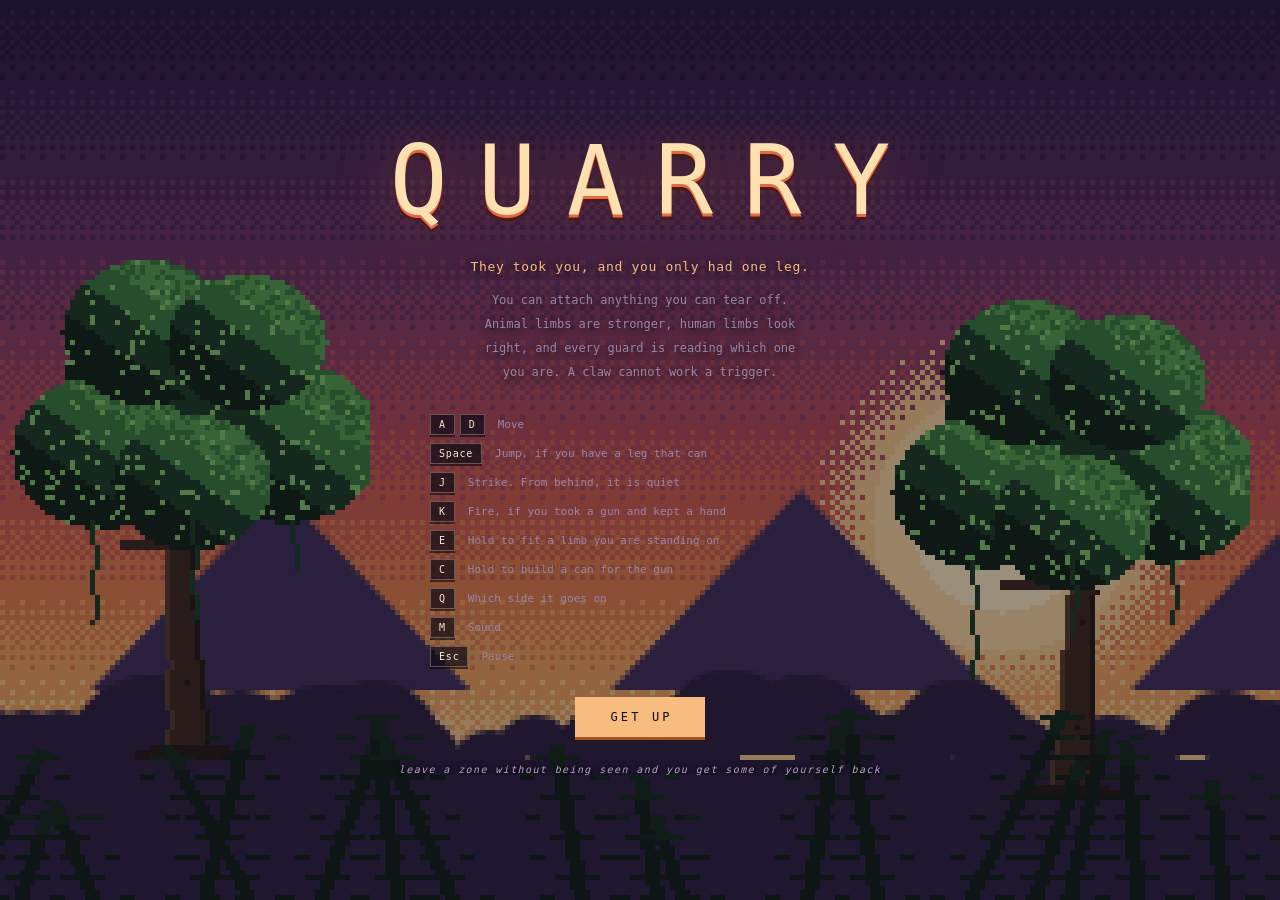
==== commit 0742a261: "Deploy the standalone bundle as index.html, drop the split-file site render-ui.js on main had been o" ====
--- a/index.html
+++ b/index.html
@@ -24,11 +24,4091 @@
       content="Animal limbs are stronger. Human limbs look right. The guards are reading which one you are."
     />
     <meta name="twitter:card" content="summary" />
-    <link rel="stylesheet" href="style.css?v=1788911396" />
+    <style>
+*, *::before, *::after { box-sizing: border-box; }
+
+:root {
+  --ink: #0d0a16;
+  --iron: #2b2040;
+  --iron-hi: #3a2c52;
+  --dim: #9a86a8;
+  --bone: #f6e8cf;
+
+  --sun: #f7bc7e;
+  --sun-hi: #ffe0b0;
+  --rust: #e8683d;
+  --gold: #f0b845;
+  --leaf: #57a44f;
+  --blood: #c9354a;
+  --blood-lit: #d75967;
+
+  --rule: rgba(246, 232, 207, 0.14);
+  --rule-hi: rgba(246, 232, 207, 0.3);
+
+  --ease: cubic-bezier(0.16, 1, 0.3, 1);
+  --mono: ui-monospace, 'SF Mono', Menlo, Consolas, monospace;
+  --dither: url("data:image/svg+xml,%3Csvg xmlns='http://www.w3.org/2000/svg' width='4' height='4'%3E%3Crect width='4' height='4' fill='%230d0a16'/%3E%3Crect x='0' y='0' width='1' height='1' fill='%23150f22'/%3E%3Crect x='2' y='1' width='1' height='1' fill='%23150f22'/%3E%3Crect x='1' y='2' width='1' height='1' fill='%23150f22'/%3E%3Crect x='3' y='3' width='1' height='1' fill='%23150f22'/%3E%3C/svg%3E");
+}
+
+html, body {
+  margin: 0; padding: 0; height: 100%;
+  overflow: hidden;
+  background: #07050c;
+  color: var(--bone);
+  font-family: var(--mono);
+  -webkit-font-smoothing: antialiased;
+  overscroll-behavior: none;
+  touch-action: none;
+}
+::selection { background: var(--rust); color: var(--ink); }
+
+#wrap {
+  position: fixed; inset: 0;
+  display: flex; align-items: center; justify-content: center;
+}
+#stage {
+  image-rendering: pixelated;
+  display: block;
+  box-shadow: 0 0 0 1px rgba(246,232,207,0.07), 0 30px 90px rgba(0,0,0,0.85);
+}
+
+.num { font-family: var(--mono); font-variant-numeric: tabular-nums; }
+
+#hud {
+  position: fixed; inset: 0; z-index: 4;
+  pointer-events: none; padding: 22px;
+  display: none;
+}
+#hud.on { display: block; }
+
+.vitals-corner {
+  position: absolute; bottom: 26px; left: 26px;
+  display: flex; flex-direction: column; gap: 7px;
+  width: 190px;
+}
+.vital-row { display: flex; align-items: center; gap: 8px; }
+.vital-glyph {
+  flex: 0 0 26px;
+  font-size: 9px; letter-spacing: 0.12em;
+  color: var(--dim);
+}
+.vital-track {
+  position: relative; flex: 1 1 auto; height: 6px;
+  background: rgba(0,0,0,0.55);
+  border: 1px solid rgba(0,0,0,0.8);
+  box-shadow: inset 0 1px 2px rgba(0,0,0,0.7);
+}
+.vital-fill {
+  position: absolute; inset: 0;
+  transform-origin: left;
+  background: var(--sun);
+  transition: transform 160ms var(--ease);
+}
+.vital-fill.warn { background: var(--gold); }
+.vital-fill.danger { background: var(--blood); }
+.vital-fill.blood { background: var(--blood); }
+.vital-num {
+  flex: 0 0 34px; text-align: right;
+  font-size: 10px; font-variant-numeric: tabular-nums;
+  color: var(--dim);
+  text-shadow: 0 2px 6px rgba(0,0,0,0.95);
+}
+#vital-gun { display: none; }
+#vital-gun.on { display: flex; }
+.ammo {
+  flex: 1 1 auto;
+  display: flex; align-items: center; gap: 3px;
+}
+.ammo i {
+  width: 3px; height: 9px;
+  background: rgba(154,134,168,0.28);
+  box-shadow: 0 1px 2px rgba(0,0,0,0.9);
+}
+.ammo i.live { background: var(--gold); box-shadow: 0 0 6px rgba(240,184,69,0.55); }
+.gun-tag {
+  flex: 0 0 auto;
+  font-size: 9px; letter-spacing: 0.1em;
+  color: var(--dim);
+}
+.gun-tag.quiet { color: var(--leaf); }
+
+.gun-warn {
+  margin-top: 2px;
+  font-size: 10px; font-style: italic;
+  color: var(--blood-lit);
+  opacity: 0;
+  transition: opacity 200ms var(--ease);
+}
+.gun-warn.on { opacity: 1; }
+
+.objective {
+  position: absolute; top: 26px; left: 50%;
+  transform: translateX(-50%);
+  font-size: 13px; font-style: italic;
+  color: rgba(246,232,207,0.8);
+  text-shadow: 0 2px 8px rgba(0,0,0,0.98);
+  white-space: nowrap;
+}
+.objective::before, .objective::after {
+  content: ''; display: inline-block; height: 1px; vertical-align: middle;
+  background: linear-gradient(90deg, transparent, var(--rule-hi));
+}
+.objective::before { width: 18px; margin-right: 13px; }
+.objective::after { width: 31px; margin-left: 15px;
+  background: linear-gradient(270deg, transparent, var(--rule-hi)); }
+.objective.good { color: var(--sun); }
+.objective.warn { color: var(--gold); }
+.objective.danger { color: var(--blood-lit); }
+
+.alarm {
+  position: absolute; top: 52px; left: 50%;
+  transform: translateX(-50%);
+  width: 150px; text-align: center;
+  font-size: 9px; letter-spacing: 0.3em; text-transform: uppercase;
+  color: var(--blood-lit);
+  text-shadow: 0 2px 8px rgba(0,0,0,0.98);
+  opacity: 0;
+  transition: opacity 200ms var(--ease);
+}
+.alarm.on { opacity: 1; }
+#hud.boss .alarm { top: 92px; }
+.alarm-tick {
+  display: block; height: 2px; margin: 0 0 5px;
+  background: var(--blood);
+  transform-origin: center;
+  box-shadow: 0 0 8px rgba(201,53,74,0.8);
+}
+@media (prefers-reduced-motion: no-preference) {
+  .alarm.on .alarm-tick { animation: pip 1.05s steps(2, end) infinite; }
+}
+@keyframes pip { 50% { opacity: 0.3; } }
+
+.kit {
+  position: absolute; top: 26px; right: 26px;
+  max-width: 300px; text-align: right;
+  font-size: 10px; line-height: 1.7;
+  color: var(--dim);
+  text-shadow: 0 2px 6px rgba(0,0,0,0.95);
+}
+.ghost-tally {
+  position: absolute; top: 60px; right: 26px;
+  font-size: 10px; letter-spacing: 0.14em;
+  color: var(--leaf);
+  text-shadow: 0 2px 6px rgba(0,0,0,0.95);
+}
+
+.bossbar {
+  position: absolute; top: 54px; left: 50%;
+  transform: translateX(-50%);
+  width: 260px; text-align: center;
+  opacity: 0;
+  transition: opacity 260ms var(--ease);
+}
+.bossbar.on { opacity: 1; }
+.boss-track {
+  display: block; position: relative; height: 5px;
+  background: rgba(0,0,0,0.6);
+  border: 1px solid rgba(0,0,0,0.85);
+}
+.boss-fill {
+  position: absolute; inset: 0;
+  transform-origin: left;
+  background: var(--blood);
+  transition: transform 200ms var(--ease);
+}
+.boss-name {
+  display: block; margin-top: 5px;
+  font-size: 9px; letter-spacing: 0.24em; text-transform: uppercase;
+  color: var(--dim);
+}
+
+#log {
+  position: absolute; bottom: 104px; left: 50%;
+  transform: translateX(-50%);
+  width: 480px; text-align: center;
+  display: flex; flex-direction: column; gap: 3px;
+}
+.log-line {
+  font-size: 12px; font-style: italic;
+  color: rgba(246,232,207,0.62);
+  text-shadow: 0 2px 6px rgba(0,0,0,0.98);
+}
+.log-line:nth-child(odd) { margin-left: -7px; }
+.log-line b { color: var(--sun); font-weight: 600; font-style: normal; }
+
+.prompt {
+  position: absolute; bottom: 74px; left: 50%;
+  transform: translateX(-50%);
+  font-size: 12px; letter-spacing: 0.04em;
+  color: var(--sun);
+  text-shadow: 0 2px 8px rgba(0,0,0,0.98);
+  opacity: 0;
+  transition: opacity 160ms var(--ease);
+}
+.prompt.on { opacity: 1; }
+.prompt b { color: var(--bone); }
+.prompt i { color: var(--gold); font-style: normal; }
+
+#transition {
+  position: fixed; inset: 0; z-index: 6;
+  display: none; align-items: center; justify-content: center;
+  flex-direction: column; gap: 10px;
+  pointer-events: none;
+  background: radial-gradient(ellipse 70% 40% at 50% 50%, rgba(13,10,22,0.82), transparent 75%);
+}
+#transition.on { display: flex; }
+#transition .tnum {
+  font-size: 11px; letter-spacing: 0.4em;
+  color: var(--dim);
+}
+#transition .tname {
+  font-size: clamp(28px, 6vw, 52px);
+  letter-spacing: 0.16em; text-indent: 0.16em; text-transform: uppercase;
+  color: var(--bone);
+  text-shadow: 0 3px 0 rgba(74,26,28,0.7), 0 0 50px rgba(232,104,61,0.4);
+}
+#transition .trule {
+  font-size: 12px; font-style: italic;
+  color: var(--sun);
+}
+
+.overlay {
+  position: fixed; inset: 0; z-index: 10;
+  display: none; align-items: center; justify-content: center;
+  padding: 24px; overflow: hidden;
+}
+.overlay.on { display: flex; animation: fadeIn 400ms var(--ease); }
+@keyframes fadeIn { from { opacity: 0; } to { opacity: 1; } }
+@keyframes riseIn { from { opacity: 0; transform: translateY(14px); } to { opacity: 1; transform: none; } }
+
+#title-canvas {
+  position: absolute; inset: 0;
+  width: 100%; height: 100%;
+  object-fit: cover;
+  image-rendering: pixelated;
+  z-index: -1;
+}
+#menu {
+  background:
+    radial-gradient(ellipse 54% 52% at 50% 46%, rgba(13,10,22,0.94), rgba(13,10,22,0.78) 46%, rgba(13,10,22,0.34)),
+    linear-gradient(180deg, rgba(13,10,22,0.6), rgba(13,10,22,0.24) 38%, rgba(13,10,22,0.82));
+}
+/* pause is a glance, so the camp stays legible behind it; the end screen is a
+   read, so the world goes almost out. both sit under the game's own dither. */
+#pause { background: rgba(13,10,22,0.72); }
+#gameover { background: rgba(13,10,22,0.965); }
+#pause::before, #gameover::before {
+  content: ''; position: absolute; inset: 0; pointer-events: none;
+  background-image: var(--dither);
+  background-size: 4px 4px;
+}
+#pause::before { opacity: 0.5; }
+#gameover::before { opacity: 0.85; }
+
+.panel {
+  position: relative;
+  width: min(600px, 100%);
+  max-height: calc(100vh - 48px);
+  overflow-y: auto;
+  text-align: center;
+  animation: riseIn 700ms var(--ease) both;
+  scrollbar-width: thin;
+}
+.panel::-webkit-scrollbar { width: 6px; }
+.panel::-webkit-scrollbar-thumb { background: var(--rule-hi); }
+
+.title {
+  margin: 0;
+  font-size: clamp(48px, 10vw, 96px);
+  font-weight: 400;
+  letter-spacing: 0.32em;
+  text-indent: 0.32em;
+  color: var(--sun-hi);
+  text-shadow: 0 3px 0 var(--rust), 0 6px 0 rgba(74,26,28,0.9), 0 0 60px rgba(209,92,55,0.55);
+}
+h2 {
+  margin: 0 0 12px;
+  font-size: clamp(24px, 5vw, 38px);
+  font-weight: 400;
+  letter-spacing: 0.2em; text-indent: 0.2em; text-transform: uppercase;
+}
+.go-title.good { color: var(--sun-hi); text-shadow: 0 2px 0 rgba(74,44,20,0.9); }
+.go-title.warn { color: var(--gold); text-shadow: 0 2px 0 rgba(74,52,16,0.9); }
+.go-title.danger { color: var(--blood-lit); text-shadow: 0 2px 0 rgba(74,26,28,0.9); }
+
+.tagline {
+  margin: 22px 0 0;
+  font-size: 13px; color: var(--sun); letter-spacing: 0.05em;
+  text-shadow: 0 2px 10px rgba(0,0,0,0.9);
+}
+.body {
+  margin: 14px auto 0; max-width: 46ch;
+  font-size: 12px; line-height: 2; color: var(--dim);
+  text-shadow: 0 2px 10px rgba(0,0,0,0.9);
+}
+
+.keycaps {
+  margin: 30px auto 0; max-width: 420px;
+  display: flex; flex-direction: column; gap: 8px;
+  text-align: left;
+}
+.keycap-row { display: flex; align-items: center; gap: 5px; }
+.keycap-row span { margin-left: 8px; font-size: 11px; color: var(--dim); }
+kbd {
+  font-family: var(--mono); font-size: 10px;
+  padding: 4px 8px;
+  background: rgba(13,10,22,0.7);
+  border: 1px solid var(--rule-hi);
+  box-shadow: 0 2px 0 rgba(0,0,0,0.55);
+  color: var(--bone);
+  letter-spacing: 0.08em;
+  white-space: nowrap;
+}
+
+.btn {
+  pointer-events: auto;
+  margin-top: 30px;
+  padding: 13px 32px;
+  font-family: var(--mono); font-size: 12px;
+  letter-spacing: 0.26em; text-indent: 0.26em; text-transform: uppercase;
+  color: var(--ink);
+  background: var(--sun);
+  border: none; border-bottom: 3px solid #a8531f;
+  cursor: pointer;
+  transition: background 180ms var(--ease), transform 90ms var(--ease);
+}
+.btn:hover, .btn:focus-visible { outline: none; background: var(--sun-hi); }
+.btn:active { transform: translateY(2px); border-bottom-width: 1px; }
+.btn.ghost {
+  background: none;
+  border: 1px solid var(--rule-hi);
+  color: var(--dim);
+}
+.btn.ghost:hover { background: rgba(246,232,207,0.06); color: var(--bone); }
+
+.go-buttons { display: flex; gap: 12px; justify-content: center; flex-wrap: wrap; }
+
+.foot {
+  margin: 24px 0 0;
+  font-size: 10px; letter-spacing: 0.14em; font-style: italic;
+  color: #b9a6c4;
+  text-shadow: 0 1px 3px var(--ink), 0 2px 10px var(--ink);
+}
+
+.go-note {
+  margin: 18px 0 0;
+  font-size: 12px; font-style: italic; line-height: 1.8;
+  color: var(--dim);
+}
+
+.needs-keys { display: none; }
+
+@media (max-width: 760px), (orientation: portrait) and (pointer: coarse) {
+  #title-canvas { display: none; }
+  #menu { background: radial-gradient(ellipse 90% 40% at 50% 30%, var(--iron-hi) 0%, var(--iron) 55%, var(--ink) 100%); }
+  .keycaps { display: none; }
+  .needs-keys {
+    display: block; margin: 30px auto 0; max-width: 30ch;
+    padding: 16px 0;
+    font-size: 12px; line-height: 1.9; color: var(--sun);
+    border-top: 1px solid var(--rule-hi);
+    border-bottom: 1px solid var(--rule-hi);
+  }
+}
+
+@media (prefers-reduced-motion: reduce) {
+  *, *::before, *::after { animation-duration: 0.001ms !important; transition-duration: 0.001ms !important; }
+}
+
+#intro {
+  position: fixed; inset: 0; z-index: 8;
+  display: none; align-items: center; justify-content: center;
+  background: linear-gradient(180deg, rgba(13,10,22,0.72), rgba(13,10,22,0.5) 45%, rgba(13,10,22,0.88));
+}
+#intro.on { display: flex; }
+
+.intro-card {
+  position: relative;
+  margin: 0; padding: 0 28px;
+  max-width: 32ch;
+  text-align: center;
+  font-size: clamp(17px, 2.3vw, 25px);
+  line-height: 1.6;
+  letter-spacing: 0.01em;
+  color: var(--bone);
+  text-shadow: 0 2px 26px rgba(0,0,0,0.9);
+  opacity: 0;
+  transform: translateY(7px);
+  transition: opacity 900ms var(--ease), transform 900ms var(--ease);
+}
+.intro-card.show { opacity: 0.94; transform: translateY(0); }
+
+.intro-skip {
+  position: absolute; bottom: 34px; left: 0; right: 0;
+  margin: 0; text-align: center;
+  font-size: 11px; letter-spacing: 0.3em; text-transform: uppercase;
+  color: var(--dim);
+  opacity: 0.85;
+}
+
+.intro-mote {
+  position: absolute; left: 50%; bottom: -10px;
+  width: 3px; height: 3px; border-radius: 50%;
+  background: var(--sun);
+  box-shadow: 0 0 10px 3px rgba(247,188,126,0.5), 0 0 34px 10px rgba(247,188,126,0.18);
+  animation: moteRise 13s linear infinite;
+}
+@keyframes moteRise {
+  0% { transform: translate(-50%, 0) scale(0.7); opacity: 0; }
+  12% { opacity: 1; }
+  78% { opacity: 0.9; }
+  100% { transform: translate(calc(-50% + 26px), -84vh) scale(1.15); opacity: 0; }
+}
+
+@media (prefers-reduced-motion: reduce) {
+  .intro-mote { animation: none; opacity: 0.6; }
+}
+
+
+
+.panel-file, .panel-hold { text-align: left; }
+.panel-file { width: min(660px, 100%); }
+
+.file-head { text-align: center; }
+.panel-file .go-title { margin-bottom: 10px; }
+.panel-file .tagline { margin-top: 10px; }
+
+.file-body {
+  display: grid;
+  grid-template-columns: auto 1fr;
+  gap: 30px;
+  align-items: start;
+  margin: 34px 0 0;
+  padding: 26px 0 24px;
+  border-top: 1px solid var(--rule);
+  border-bottom: 1px solid var(--rule);
+}
+
+.mugshot { margin: 0; display: flex; flex-direction: column; align-items: center; gap: 12px; }
+#go-portrait {
+  width: 196px; height: 203px;
+  image-rendering: pixelated;
+  filter: drop-shadow(0 10px 22px rgba(0,0,0,0.85));
+}
+.mugshot figcaption {
+  font-size: 10px; line-height: 2; text-align: center;
+  color: var(--dim); max-width: 30ch;
+}
+.mugshot figcaption b { color: var(--bone); font-weight: 400; }
+
+.reading { display: flex; flex-direction: column; gap: 26px; padding-top: 6px; }
+
+
+.ledger { margin: 0; display: grid; grid-template-columns: auto 1fr; gap: 9px 18px; }
+.ledger dt {
+  font-size: 9px; letter-spacing: 0.2em; text-transform: uppercase;
+  color: var(--dim); padding-top: 3px;
+}
+.ledger dd { margin: 0; font-size: 12px; color: var(--bone); }
+.ledger dd.quiet { color: var(--dim); }
+
+.go-buttons { justify-content: flex-start; }
+.panel-file .go-note { text-align: left; }
+
+.panel-hold { width: min(340px, 100%); }
+.panel-hold h2 { text-align: left; text-indent: 0; letter-spacing: 0.14em; }
+.panel-hold .tagline { margin-top: 12px; }
+.panel-hold .keycaps { margin-top: 26px; }
+
+:focus-visible { outline: 2px solid var(--sun); outline-offset: 3px; }
+.btn:focus-visible { outline: 2px solid var(--sun-hi); outline-offset: 3px; }
+* { scrollbar-color: var(--rule-hi) transparent; }
+
+.scale-read { display: flex; align-items: baseline; gap: 12px; margin-bottom: 12px; }
+.scale-read b {
+  font-size: 44px; font-weight: 400; line-height: 1;
+  font-variant-numeric: tabular-nums;
+}
+.scale-read span {
+  font-size: 10px; letter-spacing: 0.24em; text-transform: uppercase;
+}
+.scale.danger .scale-read b, .scale.danger .scale-read span { color: var(--blood-lit); }
+.scale.warn   .scale-read b, .scale.warn   .scale-read span { color: var(--gold); }
+.scale.good   .scale-read b, .scale.good   .scale-read span { color: var(--sun-hi); }
+
+/* the needle must not be a child of the grid: an abspos grid child resolves its
+   offsets against its grid area, so left:99% landed inside the first segment */
+.scale-bar { position: relative; height: 4px; }
+.segs { display: grid; grid-template-columns: 40fr 36fr 24fr; height: 100%; }
+.seg.danger { background: rgba(201,53,74,0.5); }
+.seg.warn { background: rgba(240,184,69,0.45); }
+.seg.good { background: rgba(247,188,126,0.45); }
+.scale.danger .seg.danger { background: var(--blood); }
+.scale.warn   .seg.warn   { background: var(--gold); }
+.scale.good   .seg.good   { background: var(--sun-hi); }
+
+.needle {
+  position: absolute; top: -5px; width: 2px; height: 14px;
+  background: var(--bone);
+  transform: translateX(-1px);
+  box-shadow: 0 0 0 2px var(--ink);
+  transition: left 800ms var(--ease);
+}
+.scale-marks {
+  display: grid; grid-template-columns: 40fr 36fr 24fr 0;
+  margin-top: 7px;
+  font-size: 9px; color: var(--dim);
+  font-variant-numeric: tabular-nums;
+}
+.scale-marks span:last-child { justify-self: end; }
+
+@media (max-width: 640px) {
+  .file-body { grid-template-columns: 1fr; gap: 24px; justify-items: center; }
+  .reading { width: 100%; }
+  .scale-read { justify-content: center; flex-wrap: wrap; gap: 8px; }
+  .scale-read span { text-align: center; }
+  .ledger { grid-template-columns: 1fr; gap: 2px 0; text-align: center; }
+  .ledger dt { padding-top: 12px; }
+  .ledger dt:first-child { padding-top: 0; }
+  .panel-file .go-note, .go-buttons { text-align: center; justify-content: center; }
+  #go-portrait { width: 156px; height: 162px; }
+}
+    </style>
     <!-- order matters, these share one global scope -->
-    <script src="core.js?v=1788911396" defer></script>
-    <script src="entities.js?v=1788911396" defer></script>
-    <script src="render-ui.js?v=1788911396" defer></script>
+    <script defer>
+'use strict';
+// load order is core -> entities -> render-ui. plain globals, not modules.
+
+const CONFIG = {
+  VIEW_W: 320,
+
+  VIEW_H: 180,
+
+  TILE: 8,
+  GROUND: 152,
+  FIXED_STEP: 1 / 60,
+  MAX_STEPS: 5,
+  CAM_LERP: 0.08,
+  CAM_LEAD: 26,
+  GRAVITY: 0.26,
+  TERMINAL: 6.2,
+  JUMP_V: 4.8,
+  COYOTE: 6,
+  BUFFER: 6,
+  MAX_PARTICLES: 220,
+  FIT_TIME: 1.0,
+  HUNT_EVERY: 460,
+  HUNT_MAX: 2,
+  FENCE_MAX: 4,
+
+  KING_AT: 820,
+  KING_WALL: 1180,
+  RADIO_TIME: 110,
+  DROP_CHANCE: 0.5,
+  MAG_DROP_MIN: 1,
+  MAG_DROP_MAX: 2,
+  MAG_SIZE: 5,
+  MAGS_MAX: 5,
+  PLAYER_HP: 6,
+  UNSEEN_HEAL: 2,
+  RESUME_HP: 3,
+  HOT_TIME: 900,
+};
+
+const PALETTE = {
+  sky: [
+    '#241a37',
+    '#35204b',
+    '#4c2a58',
+    '#6b3560',
+    '#8e3f60',
+    '#b34c58',
+    '#d2604f',
+    '#e5804a',
+    '#f2a75f',
+    '#f9cd8c',
+  ],
+  night: '#2c1f42',
+  ridgeFar: '#54406f',
+  ridgeMid: '#40305a',
+  canopy: '#2b2040',
+  canopyFar: '#3a2c52',
+  st0: '#1b2c36',
+  st1: '#2b414e',
+  st2: '#3d6274',
+  st3: '#548294',
+  st4: '#6fa1ae',
+  st5: '#93c2c9',
+  mortar: '#101a21',
+
+  lf0: '#102417',
+  lf1: '#1a3d24',
+  lf2: '#265c31',
+  lf3: '#387f3e',
+  lf4: '#57a44f',
+  lf5: '#82c96a',
+  bark0: '#241812',
+  bark1: '#3d281c',
+  bark2: '#5a3d29',
+  sk0: '#2a1119',
+  sk1: '#a85a42',
+  sk2: '#e0925a',
+  sk3: '#f7bc7e',
+  sk4: '#ffe0b0',
+  cl0: '#5c2020',
+  cl1: '#a53d2b',
+  cl2: '#e8683d',
+  cl3: '#ffa878',
+  gd0: '#171226',
+  gd1: '#33284a',
+  gd2: '#4f4070',
+  gd3: '#6f5c96',
+  au0: '#7d5714',
+  au1: '#c28a26',
+  au2: '#f0b845',
+  au3: '#ffdd7a',
+  gt0: '#16281a',
+  gt1: '#356038',
+  gt2: '#568a56',
+  gt3: '#7fbb6f',
+  fr0: '#1e3d18',
+  fr1: '#4a9033',
+  fr2: '#74c74e',
+  fr3: '#a4e878',
+  ink: '#0d0a16',
+  bone: '#f6e8cf',
+  dim: '#9a86a8',
+  warn: '#f2c94c',
+
+  blood: '#c9354a',
+  glow: '#ffdba0',
+};
+
+const TAU = Math.PI * 2;
+const GROUND = CONFIG.GROUND;
+
+const $ = id => document.getElementById(id);
+
+function clamp(v, lo, hi) {
+  return v < lo ? lo : v > hi ? hi : v;
+}
+function clamp01(v) {
+  return clamp(v, 0, 1);
+}
+function sign(v) {
+  return v < 0 ? -1 : v > 0 ? 1 : 0;
+}
+function randRange(a, b) {
+  return a + Math.random() * (b - a);
+}
+function pick(arr) {
+  return arr[(Math.random() * arr.length) | 0];
+}
+function lerp(a, b, t) {
+  return a + (b - a) * t;
+}
+
+function emitNoise(x, y, strength) {
+  if (strength <= 0.02) return;
+  game.noiseRings.push({ x, y, r: 2, max: 24 + strength * 92, life: 1 });
+
+  for (const f of game.enemies) {
+    if (!f.alive) continue;
+    if (Math.hypot(f.x - x, f.y - y) < 24 + strength * 92)
+      f.sus = Math.min(100, f.sus + strength * 62);
+  }
+}
+function stairs(x, n, w = 72, gap = 16) {
+  const out = [];
+  for (let i = 0; i < n; i++) out.push({ x: x + i * (w + gap), y: GROUND - 32 * (i + 1), w, h: 8 });
+  return out;
+}
+const LIMBS = {
+  human_leg: { kind: 'leg', name: 'human leg', hum: +15, jump: 1.0, speed: 1.0, noise: 0.45 },
+  boot_leg: { kind: 'leg', name: "guard's boot", hum: +18, jump: 1.0, speed: 1.05, noise: 1.0 },
+  plate_leg: { kind: 'leg', name: 'armoured leg', hum: +20, jump: 0.88, speed: 0.9, noise: 1.2 },
+  jag_leg: { kind: 'leg', name: 'jaguar haunch', hum: -20, jump: 1.48, speed: 1.22, noise: 0.08 },
+  frog_leg: { kind: 'leg', name: 'frog leg', hum: -14, jump: 1.22, speed: 0.95, noise: 0.85 },
+  croc_leg: { kind: 'leg', name: 'crocodile leg', hum: -24, jump: 0.62, speed: 0.82, noise: 0.3 },
+  own_leg: { kind: 'leg', name: 'your own leg', hum: +30, jump: 0.7, speed: 0.7, noise: 0.55 },
+  human_arm: { kind: 'arm', name: 'human arm', hum: +15, dmg: 1, reach: 11, grip: true },
+  officer_arm: { kind: 'arm', name: "officer's arm", hum: +22, dmg: 2, reach: 12, grip: true },
+  claw_arm: { kind: 'arm', name: 'jaguar claw', hum: -20, dmg: 3, reach: 14 },
+  jaw_arm: { kind: 'arm', name: 'crocodile jaw', hum: -24, dmg: 2, reach: 12 },
+  ape_arm: { kind: 'arm', name: 'ape arm', hum: -18, dmg: 2, reach: 17 },
+};
+
+const EMPTY_SOCKET_HUM = -3;
+
+const GEAR = {
+  gun: { name: "guard's sidearm", hold: true },
+  rounds: { name: 'a spare magazine', mags: 1 },
+
+  sleeve: { name: 'a length of steel sleeve' },
+  spring: { name: 'a stripped spring' },
+  rag: { name: 'an oiled rag' },
+};
+const CAN_PARTS = ['sleeve', 'spring', 'rag'];
+const ENEMY_TYPES = {
+  guard: {
+    hp: 3,
+    speed: 0.72,
+    dmg: 1,
+    sight: 1.0,
+    name: 'guard',
+    drop: ['boot_leg', 'human_arm'],
+    cloth: '#33284a',
+    clothHi: '#4f4070',
+    leg: 'boot_leg',
+    arm: 'human_arm',
+    wide: 12,
+  },
+  commander: {
+    hp: 6,
+    speed: 0.88,
+    dmg: 1,
+    sight: 1.25,
+    name: 'commander',
+    drop: ['officer_arm'],
+    radio: true,
+    cloth: '#5a2f3a',
+    clothHi: '#7d4150',
+    leg: 'boot_leg',
+    arm: 'officer_arm',
+    wide: 12,
+  },
+  bodyguard: {
+    hp: 9,
+    speed: 0.6,
+    dmg: 2,
+    sight: 1.0,
+    name: "the king's own",
+    drop: ['plate_leg'],
+    armour: true,
+
+    cloth: '#3d6274',
+    clothHi: '#6fa1ae',
+    leg: 'plate_leg',
+    arm: 'human_arm',
+    wide: 14,
+  },
+  jaguar: {
+    hp: 5,
+    speed: 1.45,
+    dmg: 1,
+    sight: 0.85,
+    name: 'jaguar',
+    drop: ['jag_leg'],
+    beast: true,
+  },
+  monkey: {
+    hp: 2,
+    speed: 1.85,
+    dmg: 0,
+    sight: 1.1,
+    name: 'monkey',
+    drop: ['ape_arm'],
+    beast: true,
+    flees: true,
+  },
+  king: {
+    hp: 30,
+    speed: 0.95,
+    dmg: 2,
+    sight: 2.0,
+    name: 'the king',
+    drop: ['own_leg'],
+    boss: true,
+  },
+};
+
+const KING_LINES = {
+  enter: 'You were supposed to be useful.',
+  turn(hum) {
+    if (hum < 45) return 'Look what you made of yourself. I only took the leg.';
+    return 'Still wearing your own face. Sentimental.';
+  },
+
+  grab: 'That one was never yours.',
+  miss: 'Hold still.',
+  die: 'Take it back. It never worked properly anyway.',
+};
+const KING_PHASES = [
+  { above: 20, speed: 0.85, moves: ['call', 'volley'] },
+
+  { above: 10, speed: 1.0, moves: ['volley', 'sweep', 'lash'] },
+  { above: -1, speed: 1.2, moves: ['lash', 'grab', 'lash', 'volley'] },
+];
+function addParticle(x, y, vx, vy, colour, life, grav = 0.12, size = 1) {
+  if (game.particles.length > CONFIG.MAX_PARTICLES) return;
+  game.particles.push({ x, y, vx, vy, colour, life, max: life, grav, size });
+}
+function leafBurst(x, y, n) {
+  for (let i = 0; i < n; i++)
+    addParticle(
+      x + randRange(-6, 6),
+      y - 6 - Math.random() * 10,
+      randRange(-0.55, 0.55),
+      -Math.random() * 0.4,
+      pick([PALETTE.lf3, PALETTE.lf4, PALETTE.lf5]),
+      30 + Math.random() * 20,
+      0.03,
+    );
+}
+// ground gaps stay at 20. a crocodile pair only clears 24.
+const ZONES = [
+  {
+    name: 'The Block',
+    rule: 'no cover. learn the loop.',
+    ease: 0.5,
+    w: 1240,
+    exit: 1210,
+    plats: [groundStrip(0, 620), groundStrip(640, 600), ...stairs(240, 2), ...stairs(820, 2)],
+    foliage: [],
+    trees: [
+      { x: 120, v: 0 },
+      { x: 560, v: 1 },
+      { x: 1120, v: 2 },
+    ],
+    pickups: [
+      { x: 96, y: GROUND, limb: 'frog_leg' },
+      { x: 352, y: 88, limb: 'human_leg' },
+      { x: 852, y: 120, gear: 'sleeve' },
+    ],
+    foes: [
+      { t: 'guard', x: 520, x0: 470, x1: 600 },
+      { t: 'guard', x: 660, x0: 640, x1: 700 },
+      { t: 'guard', x: 800, x0: 740, x1: 880 },
+    ],
+    notes: [
+      { x: 210, text: 'They kept asking for the notation. I gave them the wrong one twice.' },
+      { x: 980, text: 'Third door. The lock is on the outside of every room in here.' },
+    ],
+  },
+  {
+    name: 'Undergrowth',
+    rule: 'the ferns hide you. so does everything else.',
+    ease: 0.75,
+    w: 1520,
+    exit: 1490,
+
+    plats: [groundStrip(0, 700), groundStrip(720, 800), ...stairs(300, 3), ...stairs(900, 3)],
+    foliage: [
+      { x: 300, y: 120, w: 120, h: 32 },
+      { x: 560, y: 120, w: 150, h: 32 },
+      { x: 1000, y: 120, w: 180, h: 32 },
+    ],
+    trees: [
+      { x: 80, v: 1 },
+      { x: 420, v: 2 },
+      { x: 760, v: 0 },
+      { x: 1080, v: 1 },
+      { x: 1400, v: 2 },
+    ],
+    pickups: [
+      { x: 660, y: GROUND, limb: 'croc_leg' },
+      { x: 1108, y: 56, limb: 'human_leg' },
+      { x: 510, y: 56, gear: 'spring' },
+    ],
+    foes: [
+      { t: 'guard', x: 400, x0: 340, x1: 470 },
+      { t: 'jaguar', x: 820, x0: 760, x1: 900 },
+
+      { t: 'monkey', x: 1010, x0: 940, x1: 1180 },
+      { t: 'commander', x: 1150, x0: 1090, x1: 1250 },
+    ],
+    notes: [
+      { x: 150, text: 'Out. Through the laundry gate. My leg is somewhere behind me.' },
+      { x: 1300, text: 'The cat took a guard last night. Nobody came for the body.' },
+    ],
+  },
+  {
+    name: 'The Yard',
+    rule: 'floodlit ground. they see twice as far.',
+    ease: 1.0,
+    w: 1520,
+    exit: 1490,
+    plats: [
+      groundStrip(0, 560),
+      groundStrip(580, 440),
+      groundStrip(1040, 480),
+      ...stairs(200, 3),
+      ...stairs(1140, 3),
+    ],
+    foliage: [{ x: 600, y: 120, w: 64, h: 32 }],
+    trees: [
+      { x: 60, v: 2 },
+      { x: 1020, v: 0 },
+      { x: 1460, v: 1 },
+    ],
+    lights: [
+      { x: 420, w: 220 },
+      { x: 860, w: 260 },
+      { x: 1240, w: 200 },
+    ],
+
+    pickups: [
+      { x: 700, y: GROUND, limb: 'claw_arm' },
+      { x: 1348, y: 56, limb: 'human_leg' },
+      { x: 410, y: 56, gear: 'rag' },
+    ],
+    foes: [
+      { t: 'guard', x: 120, x0: 80, x1: 210 },
+      { t: 'guard', x: 300, x0: 240, x1: 380 },
+      { t: 'commander', x: 700, x0: 640, x1: 800 },
+      { t: 'jaguar', x: 960, x0: 880, x1: 1040 },
+      { t: 'guard', x: 1200, x0: 1140, x1: 1300 },
+    ],
+    notes: [
+      { x: 520, text: 'Sleeve, spring, rag. I have built worse things out of less.' },
+      { x: 1320, text: 'A commander has a radio. A dead commander has a radio too.' },
+    ],
+  },
+  {
+    name: 'The Ridge',
+    rule: 'straight up. your legs decide this one.',
+    ease: 1.2,
+    w: 1400,
+    exit: 1370,
+    plats: [
+      groundStrip(0, 420),
+      groundStrip(440, 380),
+      groundStrip(840, 560),
+      ...stairs(120, 3),
+      ...stairs(560, 3),
+      ...stairs(1000, 3),
+    ],
+
+    foliage: [
+      { x: 380, y: 120, w: 90, h: 32 },
+      { x: 1120, y: 120, w: 120, h: 32 },
+    ],
+    trees: [
+      { x: 200, v: 0 },
+      { x: 700, v: 1 },
+      { x: 1240, v: 2 },
+    ],
+    lights: [
+      { x: 300, w: 200 },
+      { x: 640, w: 220 },
+      { x: 1080, w: 200 },
+    ],
+    pickups: [
+      { x: 600, y: GROUND, limb: 'jaw_arm' },
+      { x: 1208, y: 56, limb: 'officer_arm' },
+    ],
+    foes: [
+      { t: 'guard', x: 250, x0: 190, x1: 340 },
+      { t: 'jaguar', x: 460, x0: 420, x1: 540 },
+      { t: 'bodyguard', x: 640, x0: 580, x1: 740 },
+      { t: 'monkey', x: 900, x0: 860, x1: 1060 },
+      { t: 'guard', x: 1100, x0: 1040, x1: 1180 },
+    ],
+    notes: [
+      { x: 260, text: 'Above the lights there is no one. They never look up.' },
+      { x: 1180, text: 'The big one does not patrol. He waits where the king walks.' },
+    ],
+  },
+  {
+    name: 'The Treeline',
+    rule: 'he is waiting at the fence.',
+    ease: 1.4,
+    w: 1240,
+    exit: 1200,
+    boss: true,
+    plats: [
+      groundStrip(0, 1240),
+      ...stairs(240, 2),
+      { x: 880, y: 104, w: 104, h: 8 },
+      { x: 1064, y: 104, w: 104, h: 8 },
+      { x: 856, y: 40, w: 24, h: 56 },
+      { x: 1216, y: 40, w: 24, h: 56 },
+      { x: 856, y: 40, w: 384, h: 8 },
+    ],
+    foliage: [{ x: 1000, y: 120, w: 72, h: 32 }],
+    trees: [
+      { x: 140, v: 1 },
+      { x: 420, v: 0 },
+      { x: 640, v: 2 },
+      { x: 880, v: 1 },
+      { x: 1160, v: 0 },
+    ],
+    lights: [
+      { x: 200, w: 180 },
+      { x: 940, w: 260 },
+    ],
+    pickups: [],
+
+    foes: [
+      { t: 'guard', x: 300, x0: 250, x1: 400 },
+      { t: 'guard', x: 560, x0: 500, x1: 660 },
+      { t: 'commander', x: 740, x0: 700, x1: 820 },
+    ],
+    notes: [
+      { x: 200, text: 'Trees. Actual trees. I have not seen anything I did not build in a year.' },
+    ],
+  },
+];
+const INTRO_CARDS = [
+  'I made something. They took it.',
+  'I would not explain how. They took the leg.',
+  'There was nothing left. I ran.',
+  'Out of the room. Still in the fence.',
+];
+
+let platforms = [],
+  foliage = [],
+  trees = [],
+  lights = [],
+  notes = [];
+let zoneWidth = 0,
+  zoneExit = 0;
+const game = {
+  player: null,
+  enemies: [],
+  pickups: [],
+  noiseRings: [],
+  particles: [],
+  motes: [],
+  bullets: [],
+  cam: 0,
+  camY: 0,
+  time: 0,
+  kills: 0,
+  quietKills: 0,
+  fitted: 0,
+  shake: 0,
+  freeze: 0,
+  flash: 0,
+  fade: 1,
+  zone: 0,
+  cardT: 0,
+  alarm: 0,
+  huntTimer: 0,
+  huntCount: 0,
+  log: [],
+  intro: 0,
+  introT: 0,
+  paused: false,
+
+  boss: null,
+  bossSpawned: false,
+  bossDone: false,
+  sweep: 0,
+  phase: 0,
+  seen: false,
+  ghosted: [],
+  checkpoint: null,
+  running: false,
+};
+
+const keys = Object.create(null);
+
+const world = {
+  solidAt(x, y, w, h) {
+    for (const t of platforms) {
+      if (x + w > t.x && x < t.x + t.w && y + h > t.y && y < t.y + t.h) return t;
+    }
+    return null;
+  },
+
+  inFoliage(x, y) {
+    for (const f of foliage) {
+      if (x > f.x && x < f.x + f.w && y > f.y && y < f.y + f.h) return true;
+    }
+    return false;
+  },
+
+  litGround(x) {
+    for (const l of lights) {
+      if (x > l.x && x < l.x + l.w) return true;
+    }
+    return false;
+  },
+};
+
+function hash2d(x, y) {
+  let h = (x * 374761393 + y * 668265263) ^ 0x5bf03635;
+  h = (h ^ (h >>> 13)) * 1274126177;
+  return ((h ^ (h >>> 16)) >>> 0) / 4294967296;
+}
+
+function logLine(text) {
+  game.log.push({ text, life: 300 });
+  if (game.log.length > 3) game.log.shift();
+}
+function groundStrip(x, w) {
+  return { x, y: GROUND, w, h: 32 };
+}
+
+function saveCheckpoint() {
+  game.checkpoint = {
+    zone: game.zone,
+    secs: game.time,
+    legs: game.player.legs.slice(),
+    arms: game.player.arms.slice(),
+    hp: Math.max(CONFIG.RESUME_HP, game.player.hp),
+
+    gun: game.player.gun,
+    ammo: game.player.ammo,
+    mags: game.player.mags,
+    silencer: game.player.silencer,
+    canParts: game.player.canParts.slice(),
+    kills: game.kills,
+    quietKills: game.quietKills,
+    fitted: game.fitted,
+    ghosted: game.ghosted.slice(),
+  };
+}
+
+function bloodSpray(x, y, opts = {}) {
+  const {
+    count = 8,
+    spread = 1,
+    dir = 0,
+    slow = 0.5,
+    fast = 1.5,
+    lift = 1.6,
+    colour = PALETTE.blood,
+    life = 20,
+    grav = 0.14,
+  } = opts;
+  for (let i = 0; i < count; i++) {
+    let vx;
+
+    if (dir) vx = dir * randRange(slow, fast);
+    else vx = randRange(-spread, spread);
+    addParticle(x, y, vx, -Math.random() * lift, colour, life, grav);
+  }
+}
+
+function loadZone(i) {
+  const z = ZONES[i];
+  platforms = z.plats;
+  foliage = z.foliage;
+  lights = z.lights || [];
+  trees = [];
+  for (const t of z.trees) trees.push({ x: t.x, y: GROUND, v: t.v });
+  notes = [];
+  for (const n of z.notes || []) notes.push({ x: n.x, text: n.text, read: false });
+  zoneWidth = z.w;
+
+  zoneExit = z.exit;
+  game.zone = i;
+
+  game.pickups = [];
+  for (const o of z.pickups)
+    game.pickups.push({ x: o.x, y: o.y, limb: o.limb, gear: o.gear, taken: false });
+  game.enemies = [];
+  for (const o of z.foes) game.enemies.push(new Enemy(o.t, o.x, o.x0, o.x1, z.ease));
+  game.noiseRings = [];
+  game.particles = [];
+  game.bullets = [];
+  game.boss = null;
+  game.bossSpawned = false;
+  game.bossDone = false;
+  game.sweep = 0;
+  game.phase = 0;
+
+  game.cam = 0;
+  game.camY = 0;
+  game.alarm = 0;
+  game.huntTimer = 0;
+  game.huntCount = 0;
+  game.seen = false;
+  game.cardT = 150;
+
+  if (game.player) {
+    game.player.x = 40;
+    game.player.y = GROUND;
+    game.player.vx = 0;
+    game.player.vy = 0;
+  }
+}
+const audio = {
+  ctx: null,
+  master: null,
+  drone: null,
+  noise: null,
+  on: false,
+  sfx: true,
+
+  init() {
+    if (this.ctx) return;
+
+    const AC = window.AudioContext || window.webkitAudioContext;
+    if (!AC) return;
+
+    this.ctx = new AC();
+    this.master = this.ctx.createGain();
+    this.master.gain.value = 0.55;
+    this.master.connect(this.ctx.destination);
+    const len = this.ctx.sampleRate * 2;
+    const buf = this.ctx.createBuffer(1, len, this.ctx.sampleRate);
+    const d = buf.getChannelData(0);
+
+    let last = 0;
+    for (let i = 0; i < len; i++) {
+      last = (last + randRange(-1, 1) * 0.06) * 0.985;
+      d[i] = last * 3;
+    }
+    this.noise = buf;
+    this.on = true;
+  },
+
+  // TODO mute is all or nothing, no volume
+
+  resume() {
+    if (this.ctx && this.ctx.state === 'suspended') this.ctx.resume();
+  },
+  burst(freq, dur, gain, type, sweepTo) {
+    if (!this.on || !this.sfx) return;
+    const t = this.ctx.currentTime;
+    const o = this.ctx.createOscillator(),
+      g = this.ctx.createGain();
+    o.type = type || 'sine';
+    o.frequency.setValueAtTime(freq, t);
+
+    if (sweepTo) o.frequency.exponentialRampToValueAtTime(sweepTo, t + dur);
+
+    g.gain.setValueAtTime(0.0001, t);
+    g.gain.exponentialRampToValueAtTime(gain, t + 0.008);
+    g.gain.exponentialRampToValueAtTime(0.0001, t + dur);
+    o.connect(g);
+
+    g.connect(this.master);
+    o.start(t);
+    o.stop(t + dur + 0.03);
+  },
+
+  hiss(dur, gain, cut) {
+    if (!this.on || !this.sfx) return;
+
+    const t = this.ctx.currentTime;
+    const src = this.ctx.createBufferSource();
+    src.buffer = this.noise;
+    const f = this.ctx.createBiquadFilter();
+    f.type = 'bandpass';
+    f.frequency.value = cut;
+    f.Q.value = 1.2;
+    const g = this.ctx.createGain();
+    g.gain.setValueAtTime(gain, t);
+    g.gain.exponentialRampToValueAtTime(0.0001, t + dur);
+    src.connect(f);
+    f.connect(g);
+    g.connect(this.master);
+    src.start(t);
+    src.stop(t + dur + 0.02);
+  },
+  footfall(noise) {
+    this.hiss(0.05 + noise * 0.06, 0.02 + noise * 0.1, 900 - noise * 300);
+  },
+  land(f) {
+    this.burst(90 - f * 20, 0.14, 0.14, 'triangle');
+    this.hiss(0.09, 0.07, 500);
+  },
+  fit() {
+    this.burst(340, 0.09, 0.1, 'square');
+    setTimeout(() => this.burst(560, 0.22, 0.09), 80);
+  },
+  crunch() {
+    this.hiss(0.13, 0.16, 260);
+    this.burst(70, 0.12, 0.1, 'sawtooth');
+  },
+  clang() {
+    this.burst(1200, 0.1, 0.08, 'square', 700);
+    this.hiss(0.06, 0.05, 2600);
+  },
+  hurt() {
+    this.burst(200, 0.22, 0.16, 'sawtooth', 90);
+  },
+
+  page() {
+    this.burst(720, 0.1, 0.06);
+    setTimeout(() => this.burst(960, 0.16, 0.05), 90);
+  },
+
+  unseen() {
+    this.burst(520, 0.16, 0.07);
+    setTimeout(() => this.burst(780, 0.3, 0.06), 120);
+  },
+  shot() {
+    this.burst(1500, 0.06, 0.16, 'square', 300);
+    this.hiss(0.22, 0.2, 1500);
+  },
+  cough() {
+    this.hiss(0.07, 0.07, 700);
+    this.burst(180, 0.06, 0.05, 'triangle', 110);
+  },
+
+  build() {
+    this.burst(260, 0.06, 0.07, 'square');
+    setTimeout(() => this.burst(200, 0.08, 0.06, 'square'), 110);
+  },
+
+  alarm() {
+    this.burst(440, 0.5, 0.13, 'square', 660);
+    setTimeout(() => this.burst(560, 0.7, 0.12, 'square', 840), 260);
+  },
+
+  bossOn() {
+    if (!this.on || !this.sfx || this.drone) return;
+    const t = this.ctx.currentTime;
+    const o = this.ctx.createOscillator(),
+      o2 = this.ctx.createOscillator(),
+      g = this.ctx.createGain();
+    o.type = 'sawtooth';
+    o.frequency.value = 41;
+    o2.type = 'sawtooth';
+
+    o2.frequency.value = 41.6;
+    g.gain.setValueAtTime(0.0001, t);
+    g.gain.exponentialRampToValueAtTime(0.11, t + 2.5);
+    const f = this.ctx.createBiquadFilter();
+    f.type = 'lowpass';
+    f.frequency.value = 260;
+    o.connect(f);
+    o2.connect(f);
+
+    f.connect(g);
+    g.connect(this.master);
+    o.start(t);
+    o2.start(t);
+    this.drone = { o, o2, g };
+  },
+
+  bossOff() {
+    if (!this.drone) return;
+    const t = this.ctx.currentTime;
+    this.drone.g.gain.exponentialRampToValueAtTime(0.0001, t + 1.2);
+    this.drone.o.stop(t + 1.4);
+    this.drone.o2.stop(t + 1.4);
+    this.drone = null;
+  },
+};
+
+function dustBurst(x, y, n, spread) {
+  for (let i = 0; i < n; i++)
+    addParticle(
+      x + randRange(-spread / 2, spread / 2),
+      y - 1,
+      randRange(-0.7, 0.7),
+      -Math.random() * 0.7,
+      Math.random() > 0.5 ? PALETTE.st4 : PALETTE.st3,
+      16 + Math.random() * 12,
+      0.04,
+    );
+}
+function compact(arr) {
+  let w = 0;
+  for (let r = 0; r < arr.length; r++) {
+    if (arr[r].life > 0) arr[w++] = arr[r];
+  }
+
+  arr.length = w;
+  return arr;
+}
+'use strict';
+// needs core.js: LIMBS, ENEMY_TYPES, ZONES, CONFIG and the shared game state.
+
+// tune these, not the code below
+const TUNE = {
+  GRIP_GROUND: 0.34,
+  GRIP_AIR: 0.16,
+  RUN: 1.75,
+  HOP_LAUNCH: 1.7,
+  HOP_DRAG: 0.7,
+  ONE_LEG_SPEED: 0.5,
+  MISMATCH: 0.86,
+  CUT_RISE: 0.86,
+  SQUASH: 0.42,
+  STRETCH: 0.34,
+  SETTLE: 0.18,
+  SWING: 0.95,
+  ATTACK_LOCK: 18,
+  IFRAMES: 70,
+  FERN_LESSON: 45,
+  SHOT_LOCK: 26,
+  RELOAD_LOCK: 40,
+  SHOT_SPEED: 4.4,
+  SHOT_DMG: 3,
+  SHOT_LOUD: 1.55,
+  SHOT_QUIET: 0.2,
+  CAN_TIME: 1.6,
+  ALERT_DECAY: 0.25,
+  TELL_LASH: 34,
+  TELL_GRAB: 46,
+  TELL_VOLLEY: 30,
+  TELL_CALL: 26,
+  LASH_REACH: 30,
+  LASH_PUSH: 2.6,
+  GRAB_REACH: 20,
+  MOVE_GAP: 34,
+  LASH_SPEED: 3.1,
+  LASH_HIT: 14,
+  GRAB_SPEED: 3.9,
+  GRAB_HIT: 20,
+  SWEEP_TIME: 150,
+  BOLT_SPEED: 2.4,
+
+  BOLT_HOMING: 2.6,
+  BOLT_LIFE: 150,
+  SHOT_LIFE: 80,
+
+  CD_LASH: 62,
+
+  CD_GRAB: 74,
+  CD_GRABBED: 96,
+  CD_VOLLEY: 70,
+  CD_SWEEP: 60,
+  CD_CALL: 130,
+  CD_PHASE: 40,
+};
+function armStats(p) {
+  let dmg = 0;
+  let reach = 0;
+  for (const id of p.arms) {
+    if (!id) continue;
+    dmg = Math.max(dmg, LIMBS[id].dmg);
+
+    reach = Math.max(reach, LIMBS[id].reach);
+  }
+
+  return { dmg, reach };
+}
+
+function advanceZone() {
+  if (!game.seen) {
+    game.ghosted.push(ZONES[game.zone].name);
+    game.player.hp = Math.min(game.player.hpMax, game.player.hp + CONFIG.UNSEEN_HEAL);
+    audio.unseen();
+    logLine('<b>nobody saw you leave.</b> you got some of yourself back.');
+  }
+  if (game.zone + 1 >= ZONES.length) {
+    endRun(true);
+    return;
+  }
+  loadZone(game.zone + 1);
+  saveCheckpoint();
+  game.fade = 1;
+}
+
+function hasGrip(p) {
+  for (const id of p.arms) {
+    if (id && LIMBS[id].grip) return true;
+  }
+  return false;
+}
+function updateTutorial(p) {
+  if (tutorial.current >= 0) tutorial.shown[tutorial.current]++;
+  for (let i = 0; i < TUTORIAL.length; i++) {
+    if (!tutorial.done[i] && tutorial.shown[i] > 20 && TUTORIAL[i].done(p, tutorial.shown[i])) {
+      tutorial.done[i] = true;
+      if (tutorial.current === i) tutorial.hold = 55;
+    }
+  }
+  if (tutorial.hold > 0) {
+    tutorial.hold--;
+    return;
+  }
+  tutorial.current = -1;
+  for (let i = 0; i < TUTORIAL.length; i++) {
+    if (!tutorial.done[i] && TUTORIAL[i].near(p)) {
+      tutorial.current = i;
+      break;
+    }
+  }
+}
+
+function kingPhase(hp) {
+  let phase = KING_PHASES[KING_PHASES.length - 1];
+  for (const ph of KING_PHASES) {
+    if (hp > ph.above) {
+      phase = ph;
+      break;
+    }
+  }
+  return phase;
+}
+function stepGame() {
+  const p = game.player;
+  game.time += CONFIG.FIXED_STEP;
+  game.shake *= 0.86;
+  if (game.flash > 0) game.flash--;
+  if (game.fade > 0) game.fade -= 0.03;
+  if (game.cardT > 0) game.cardT--;
+
+  const g = legStats(p);
+  const hum = humanity(p);
+  for (const u of game.pickups) {
+    if (u.taken || !u.gear || GEAR[u.gear].hold) continue;
+    if (u.gear === 'rounds' && p.mags >= CONFIG.MAGS_MAX) continue;
+    if (p.near(u, 12, 17)) takeGear(p, u);
+  }
+
+  const underfoot = game.pickups.find(
+    u => !u.taken && (u.limb || GEAR[u.gear].hold) && p.near(u, 11, 14),
+  );
+
+  if (underfoot && keys['e'] && p.grounded) {
+    p.fitting += CONFIG.FIXED_STEP;
+    if (p.fitting % 0.14 < CONFIG.FIXED_STEP) {
+      addParticle(p.x + randRange(-4, 4), p.y - 12, 0, -0.5, PALETTE.au2, 14, 0);
+    }
+
+    if (p.fitting >= CONFIG.FIT_TIME) {
+      if (underfoot.limb) {
+        p.fit(underfoot.limb);
+        underfoot.taken = true;
+      } else takeGear(p, underfoot);
+      p.fitting = 0;
+      game.freeze = 6;
+      game.shake = 3;
+      audio.fit();
+      for (let i = 0; i < 14; i++)
+        addParticle(
+          p.x,
+          p.y - 12,
+          randRange(-1.2, 1.2),
+          randRange(-1.8, 0.2),
+          PALETTE.au3,
+          26,
+          0.09,
+        );
+      emitNoise(p.x, p.y, 0.25);
+    }
+  } else {
+    p.fitting = 0;
+  }
+  const building =
+    p.canParts.length === CAN_PARTS.length &&
+    !p.silencer &&
+    p.gun &&
+    keys['c'] &&
+    p.grounded &&
+    !underfoot;
+  if (building) {
+    p.building += CONFIG.FIXED_STEP;
+    if (p.building % 0.18 < CONFIG.FIXED_STEP) {
+      audio.build();
+      addParticle(
+        p.x + randRange(-5, 5),
+        p.y - 11,
+        randRange(-0.4, 0.4),
+        -0.4,
+        PALETTE.st5,
+        18,
+        0.05,
+      );
+    }
+
+    if (p.building >= TUNE.CAN_TIME) {
+      p.silencer = true;
+      p.building = 0;
+      game.freeze = 8;
+      audio.unseen();
+      logLine(
+        '<b>a can, out of a sleeve and a spring and a rag.</b> it will not last many shots. it does not have to.',
+      );
+    }
+  } else {
+    p.building = 0;
+  }
+  const busy = p.fitting > 0 || building;
+  p.move(g, busy);
+
+  p.collide(g);
+  if (p.grounded && Math.abs(p.vx) > 0.1) {
+    const before = p.walk;
+    p.walk += Math.abs(p.vx) * 0.22;
+
+    if (Math.floor(before / Math.PI) !== Math.floor(p.walk / Math.PI)) {
+      audio.footfall(g.noise);
+    }
+    if (world.inFoliage(p.x, p.y - 8) && Math.random() < 0.14) {
+      leafBurst(p.x, p.y, 1);
+    }
+  }
+  if (world.inFoliage(p.x, p.y - 8)) p.fernFrames++;
+
+  p.sqx = lerp(p.sqx, 1, TUNE.SETTLE);
+  p.sqy = lerp(p.sqy, 1, TUNE.SETTLE);
+  if (p.iframe > 0) p.iframe--;
+  if (p.atk > 0) p.atk--;
+  if (p.shot > 0) p.shot--;
+
+  if (!busy && keys['j'] && p.atk === 0) p.strike();
+  if (!busy && keys['k'] && p.shot === 0 && canFire(p)) {
+    if (p.ammo > 0) p.shoot();
+    else if (p.mags > 0 && p.ammo === 0) p.reload();
+  }
+
+  updateTutorial(p);
+
+  for (const f of game.enemies) {
+    if (!f.alive) continue;
+    f.notice(p, hum);
+    f.act(p);
+  }
+
+  for (const n of notes) {
+    if (!n.read && Math.abs(n.x - p.x) < 12 && p.grounded) {
+      n.read = true;
+      logLine(n.text);
+      audio.page();
+      addParticle(n.x, p.y - 14, 0, -0.4, PALETTE.bone, 24, 0);
+    }
+  }
+
+  if (game.alarm > 0) {
+    let watched = false;
+    for (const f of game.enemies) {
+      if (f.alive && f.eyes && !ENEMY_TYPES[f.type].beast) watched = true;
+    }
+    if (watched) game.alarm = CONFIG.HOT_TIME;
+    else game.alarm--;
+    if (game.alarm === 0) {
+      for (const f of game.enemies)
+        if (!ENEMY_TYPES[f.type].beast) {
+          f.sus = Math.min(f.sus, 28);
+          f.state = 'patrol';
+        }
+      game.huntTimer = 0;
+      game.huntCount = 0;
+
+      logLine('the shouting stops. they are drifting back to their posts.');
+    }
+  }
+
+  if (game.alarm > 0 && !ZONES[game.zone].boss) {
+    game.huntTimer++;
+    if (game.huntTimer % CONFIG.HUNT_EVERY === 0 && game.huntCount < CONFIG.HUNT_MAX) {
+      const sx = Math.max(20, p.x - 150);
+      const chaser = new Enemy('guard', sx, sx - 40, zoneWidth - 40, 1);
+      chaser.rouse();
+
+      game.enemies.push(chaser);
+      game.huntCount++;
+      logLine('someone else is coming up the line.');
+    }
+  }
+
+  if (ZONES[game.zone].boss) updateKing(p, hum);
+  for (const b of game.bullets) {
+    b.update(p, hum);
+  }
+  compact(game.bullets);
+
+  for (const r of game.noiseRings) {
+    r.r = lerp(r.r, r.max, 0.1);
+    r.life -= 0.022;
+  }
+  compact(game.noiseRings);
+  for (const q of game.particles) {
+    q.vy += q.grav;
+    q.x += q.vx;
+
+    q.y += q.vy;
+    q.vx *= 0.985;
+    q.life--;
+  }
+
+  compact(game.particles);
+
+  for (const m of game.motes) {
+    m.x += m.vx;
+    m.y += m.vy;
+
+    if (m.y < -4) {
+      m.y = CONFIG.VIEW_H + 4;
+      m.x = Math.random() * (CONFIG.VIEW_W + 80);
+    }
+    if (m.x < -40) m.x = CONFIG.VIEW_W + 40;
+  }
+  for (const l of game.log) l.life--;
+  compact(game.log);
+
+  const want = clamp(
+    p.x - CONFIG.VIEW_W / 2 + p.dir * CONFIG.CAM_LEAD,
+    0,
+    zoneWidth - CONFIG.VIEW_W,
+  );
+  game.cam = lerp(game.cam, want, CONFIG.CAM_LERP);
+
+  game.camY = lerp(game.camY, clamp(p.y - GROUND, -8, 24), 0.06);
+
+  if (game.running && p.x > zoneExit) advanceZone();
+}
+
+class Actor {
+  constructor(x, hp) {
+    this.x = x;
+    this.y = GROUND;
+    this.vx = 0;
+    this.vy = 0;
+    this.dir = 1;
+    this.walk = 0;
+    this.hp = hp;
+    this.hpMax = hp;
+  }
+  near(o, wide, tall) {
+    return Math.abs(o.x - this.x) < wide && Math.abs(o.y - this.y) < tall;
+  }
+}
+
+class Player extends Actor {
+  constructor() {
+    super(40, CONFIG.PLAYER_HP);
+    this.legs = ['human_leg', null];
+    this.arms = ['human_arm', 'human_arm'];
+
+    this.grounded = false;
+    this.coyote = 0;
+
+    this.buffer = 0;
+    this.fitting = 0;
+    this.side = 0;
+    this.atk = 0;
+    this.iframe = 0;
+    this.sqx = 1;
+    this.sqy = 1;
+    this.fellFrom = 0;
+
+    this.hops = 0;
+    this.fernFrames = 0;
+    this.gun = false;
+    this.ammo = 0;
+    this.mags = 0;
+    this.silencer = false;
+
+    this.canParts = [];
+
+    this.shot = 0;
+    this.fired = 0;
+    this.building = 0;
+  }
+
+  // side 0 is taken from the first frame, so honouring it here left players one-legged forever
+
+  fit(limb) {
+    const slots = LIMBS[limb].kind === 'leg' ? this.legs : this.arms;
+    const empty = slots.indexOf(null);
+    const at = empty >= 0 ? empty : this.side;
+    const off = slots[at];
+    slots[at] = limb;
+
+    game.fitted++;
+    if (off) {
+      game.pickups.push({ x: this.x - this.dir * 17, y: this.y, limb: off, taken: false });
+    }
+  }
+
+  reload() {
+    this.shot = TUNE.RELOAD_LOCK;
+    this.ammo = CONFIG.MAG_SIZE;
+    audio.clang();
+    emitNoise(this.x, this.y, 0.3);
+    logLine('fresh mag. ' + this.mags + ' left.');
+  }
+  shoot() {
+    this.shot = TUNE.SHOT_LOCK;
+    this.ammo--;
+    if (this.ammo === 0) this.mags--;
+    this.fired++;
+    const gy = this.y - 14;
+    game.bullets.push(
+      new Bullet(this.x + this.dir * 8, gy, this.dir * TUNE.SHOT_SPEED, TUNE.SHOT_LIFE, true),
+    );
+
+    if (this.silencer) {
+      game.shake = 1.1;
+
+      game.freeze = 2;
+      this.vx -= this.dir * 0.2;
+      for (let i = 0; i < 3; i++)
+        addParticle(
+          this.x + this.dir * 10,
+          gy,
+          this.dir * randRange(0.3, 1.1),
+          randRange(-0.3, 0.3),
+          PALETTE.dim,
+          12,
+          0.02,
+        );
+      emitNoise(this.x, gy, TUNE.SHOT_QUIET);
+      audio.cough();
+      return;
+    }
+
+    game.shake = 3.4;
+    game.freeze = 4;
+    this.vx -= this.dir * 0.6;
+    for (let i = 0; i < 8; i++)
+      addParticle(
+        this.x + this.dir * 10,
+        gy,
+        this.dir * randRange(0.4, 1.8),
+        randRange(-0.5, 0.5),
+        PALETTE.glow,
+        12,
+        0.02,
+      );
+    emitNoise(this.x, gy, TUNE.SHOT_LOUD);
+
+    audio.shot();
+  }
+
+  hurt(n) {
+    if (this.iframe > 0) return;
+    this.hp -= n;
+    this.iframe = TUNE.IFRAMES;
+    game.shake = 5.5;
+    game.flash = 9;
+    game.freeze = 8;
+    audio.hurt();
+    this.vx = -this.dir * 1.9;
+    this.vy = -2.0;
+    bloodSpray(this.x, this.y - 12, { count: 12, spread: 1.3, lift: 2, life: 24, grav: 0.16 });
+
+    if (this.hp <= 0) endRun(false);
+  }
+
+  move(g, busy) {
+    let ax = 0;
+
+    if (!busy) {
+      if (keys['a'] || keys['arrowleft']) {
+        ax -= 1;
+        this.dir = -1;
+      }
+      if (keys['d'] || keys['arrowright']) {
+        ax += 1;
+        this.dir = 1;
+      }
+    }
+    this.vx = lerp(
+      this.vx,
+      ax * g.speed * TUNE.RUN,
+      this.grounded ? TUNE.GRIP_GROUND : TUNE.GRIP_AIR,
+    );
+    if (Math.abs(this.vx) < 0.02) this.vx = 0;
+    if (g.hop && this.grounded) this.vx *= TUNE.HOP_DRAG;
+    if (this.grounded) this.coyote = CONFIG.COYOTE;
+    else this.coyote = Math.max(0, this.coyote - 1);
+    const held = keys[' '] || keys['w'] || keys['arrowup'];
+    if (!busy && held) this.buffer = CONFIG.BUFFER;
+    else this.buffer = Math.max(0, this.buffer - 1);
+
+    if (this.buffer > 0 && this.coyote > 0 && g.jump > 0) {
+      this.vy = -CONFIG.JUMP_V * g.jump;
+      this.buffer = 0;
+      this.coyote = 0;
+      this.grounded = false;
+      this.sqx = 0.72;
+      this.sqy = 1.34;
+      if (g.hop) {
+        this.vx = this.dir * TUNE.HOP_LAUNCH;
+        this.hops++;
+      }
+
+      dustBurst(this.x, this.y, 5, 7);
+      emitNoise(this.x, this.y, g.noise * 0.5);
+    }
+    if (this.vy < 0 && !held) this.vy *= TUNE.CUT_RISE;
+    this.fellFrom = this.vy;
+    this.vy = Math.min(CONFIG.TERMINAL, this.vy + CONFIG.GRAVITY);
+  }
+  collide(g) {
+    const steps = Math.max(1, Math.ceil(Math.abs(this.vx) / 3));
+    for (let i = 0; i < steps; i++) {
+      this.x += this.vx / steps;
+      if (world.solidAt(this.x - 3, this.y - 20, 6, 19)) {
+        this.x -= this.vx / steps;
+        this.vx = 0;
+        break;
+      }
+    }
+    this.x = clamp(this.x, 6, zoneWidth - 6);
+
+    const wasAir = !this.grounded;
+    this.y += this.vy;
+    this.grounded = false;
+    const hit = world.solidAt(this.x - 3, this.y - 20, 6, 20);
+    if (hit) {
+      if (this.vy > 0) {
+        this.y = hit.y;
+        this.grounded = true;
+        if (wasAir && this.fellFrom > 2.0) {
+          const f = clamp01(this.fellFrom / 6);
+          this.sqx = 1 + f * TUNE.SQUASH;
+          this.sqy = 1 - f * TUNE.STRETCH;
+          dustBurst(this.x, this.y, (4 + f * 8) | 0, 10);
+
+          game.shake = f * 2.4;
+          audio.land(f);
+          emitNoise(this.x, this.y, g.noise);
+        }
+      } else {
+        this.y = hit.y + hit.h + 20;
+      }
+      this.vy = 0;
+    }
+    if (this.y > CONFIG.VIEW_H + 60) {
+      let back = this.x - 34;
+      while (back > 20 && !world.solidAt(back - 3, GROUND, 6, 4)) back -= 8;
+      this.x = Math.max(20, back);
+      this.y = GROUND;
+      this.vy = 0;
+      logLine('you went down into the cut and dragged yourself out.');
+      dustBurst(this.x, this.y, 10, 14);
+
+      this.hurt(1);
+    }
+  }
+
+  strike() {
+    this.atk = TUNE.ATTACK_LOCK;
+    const armReach = armStats(this);
+    let target = null,
+      near = 1e9;
+    for (const f of game.enemies) {
+      const d = Math.abs(f.x - this.x);
+      if (!f.alive || d >= near || d > armReach.reach || Math.abs(f.y - this.y) >= 18) continue;
+      near = d;
+      target = f;
+    }
+    if (!target) {
+      dustBurst(this.x + this.dir * 8, this.y, 3, 5);
+      emitNoise(this.x, this.y, 0.18);
+      return;
+    }
+    const behind =
+      (target.dir === 1 && this.x < target.x) || (target.dir === -1 && this.x > target.x);
+    const F = ENEMY_TYPES[target.type];
+    if (F.boss) {
+      const open = target.move !== null && target.tell === 0;
+      if (open) {
+        target.hp -= armReach.dmg * 2;
+        game.freeze = 7;
+        game.shake = 4;
+        audio.crunch();
+
+        bloodSpray(target.x, target.y - 16, {
+          count: 10,
+          dir: this.dir,
+          slow: 0.6,
+          fast: 1.8,
+          lift: 1.5,
+          life: 22,
+          grav: 0.15,
+        });
+      } else {
+        target.hp -= 1;
+
+        game.shake = 2;
+        audio.clang();
+        for (let i = 0; i < 5; i++) {
+          addParticle(
+            target.x - this.dir * 6,
+            this.y - 16,
+            -this.dir * randRange(0.5, 1.4),
+            -Math.random(),
+            PALETTE.au2,
+            14,
+            0.12,
+          );
+        }
+      }
+
+      emitNoise(target.x, target.y, 0.5);
+      if (target.hp <= 0) {
+        target.alive = false;
+        game.kills++;
+        target.spill();
+      }
+      return;
+    }
+
+    if (F.armour) {
+      target.hp -= behind ? armReach.dmg * 2 : 1;
+      target.rouse();
+      game.shake = 4;
+      game.freeze = 6;
+      audio.clang();
+      bloodSpray(target.x - this.dir * 6, this.y - 14, {
+        count: 6,
+        dir: -this.dir,
+        fast: 1.5,
+        lift: 1.2,
+        colour: PALETTE.st5,
+        life: 16,
+        grav: 0.12,
+      });
+      emitNoise(target.x, target.y, 0.5);
+
+      if (target.hp <= 0) {
+        target.alive = false;
+        game.kills++;
+        target.spill();
+      }
+      return;
+    }
+
+    // TODO this one-shots anything not already alert, so you can fight the whole game
+    // and never touch the stealth. wants a stamina cost or a wind-up.
+    if (behind && target.state !== 'alert') {
+      target.alive = false;
+
+      game.kills++;
+      game.quietKills++;
+      target.spill();
+      emitNoise(target.x, target.y, 0.12);
+      game.freeze = 7;
+      game.shake = 2.4;
+      audio.crunch();
+      bloodSpray(target.x, target.y - 12, { count: 10, life: 22 });
+      return;
+    }
+    target.hp -= armReach.dmg;
+    target.rouse();
+    emitNoise(target.x, target.y, 0.62);
+    game.freeze = 5;
+    game.shake = 3.4;
+    audio.crunch();
+    bloodSpray(target.x, target.y - 12, {
+      count: 8,
+      dir: this.dir,
+      slow: 0.6,
+      fast: 1.6,
+      lift: 1.4,
+      life: 18,
+      grav: 0.16,
+    });
+    if (target.hp <= 0) {
+      target.alive = false;
+      game.kills++;
+      target.spill();
+    }
+  }
+}
+class Bullet {
+  constructor(x, y, vx, life, mine) {
+    this.x = x;
+    this.y = y;
+    this.vx = vx;
+    this.life = life;
+    this.mine = mine;
+  }
+  update(p, hum) {
+    this.x += this.vx;
+    this.life--;
+    if (this.mine) this.seekFoe();
+    else this.seekPlayer(p, hum);
+  }
+
+  seekFoe() {
+    if (world.solidAt(this.x - 1, this.y - 1, 2, 2)) {
+      this.life = 0;
+      dustBurst(this.x, this.y + 3, 3, 4);
+      return;
+    }
+    const hit = game.enemies.find(
+      f => f.alive && Math.abs(f.x - this.x) < 7 && Math.abs(f.y - 14 - this.y) < 13,
+    );
+    if (!hit) return;
+    this.life = 0;
+    hit.hp -= TUNE.SHOT_DMG;
+    hit.rouse();
+    game.freeze = 6;
+    game.shake = 3;
+    audio.crunch();
+    for (let i = 0; i < 9; i++) {
+      addParticle(
+        hit.x,
+        this.y,
+        sign(this.vx) * randRange(0.5, 1.7),
+        randRange(-1.2, 0.4),
+        PALETTE.blood,
+        20,
+        0.15,
+      );
+    }
+    if (hit.hp <= 0) {
+      hit.alive = false;
+      game.kills++;
+      hit.spill();
+    }
+  }
+
+  seekPlayer(p, hum) {
+    addParticle(this.x, this.y, 0, 0, PALETTE.warn, 8, 0);
+    if (Math.abs(this.x - p.x) > 7 || Math.abs(this.y - (p.y - 12)) > 12 || p.iframe > 0) return;
+
+    p.hurt(1 + (hum < 45 ? 1 : 0));
+    this.life = 0;
+  }
+}
+
+class Enemy extends Actor {
+  constructor(type, x, x0, x1, ease) {
+    super(x, ENEMY_TYPES[type].hp);
+    this.type = type;
+    this.x0 = x0;
+    this.x1 = x1;
+    this.ease = ease;
+    this.sus = 0;
+    this.state = 'patrol';
+
+    this.alive = true;
+    this.shout = 0;
+    this.eyes = false;
+    this.move = null;
+    this.moveTimer = 90;
+    this.moveState = 0;
+
+    this.windup = 0;
+    this.tell = 0;
+  }
+
+  rouse() {
+    this.state = 'alert';
+    this.sus = 100;
+  }
+
+  spill() {
+    const F = ENEMY_TYPES[this.type];
+    const where = { x: this.x, y: this.y, taken: false };
+    if (F.boss || F.beast) {
+      game.pickups.push({ ...where, limb: pick(F.drop) });
+      return;
+    }
+    if (!game.player.gun) game.pickups.push({ ...where, gear: 'gun' });
+    else {
+      const spread = CONFIG.MAG_DROP_MAX - CONFIG.MAG_DROP_MIN + 1;
+      game.pickups.push({
+        ...where,
+        gear: 'rounds',
+        mags: CONFIG.MAG_DROP_MIN + ((Math.random() * spread) | 0),
+      });
+    }
+    if (Math.random() < CONFIG.DROP_CHANCE) {
+      game.pickups.push({ ...where, x: this.x + 14, limb: pick(F.drop) });
+    }
+  }
+
+  notice(p, hum) {
+    const F = ENEMY_TYPES[this.type];
+    let range, rate;
+    if (hum > 75) {
+      range = 42;
+      rate = 0.55;
+    } else if (hum >= 40) {
+      range = 96;
+      rate = 1.35;
+    } else {
+      range = 134;
+      rate = 4.2;
+    }
+    range *= this.ease * F.sight;
+    rate *= this.ease;
+    if (world.litGround(p.x)) range *= 2;
+    const dx = p.x - this.x;
+    const facing = (dx > 0 && this.dir === 1) || (dx < 0 && this.dir === -1);
+    const hidden = world.inFoliage(p.x, p.y - 8) && this.state !== 'alert';
+
+    this.eyes = F.beast
+      ? Math.abs(dx) < 96 && !hidden
+      : facing && Math.abs(dx) < range && Math.abs(this.y - p.y) < 22 && !hidden;
+    if (this.eyes) this.sus = Math.min(100, this.sus + (F.beast ? 3.2 : rate));
+    else this.sus = Math.max(0, this.sus - (this.state === 'alert' ? TUNE.ALERT_DECAY : 0.9));
+
+    if (game.alarm > 0 && !F.beast) this.sus = 100;
+
+    if (this.sus >= 100) this.state = 'alert';
+    else if (this.sus > 34) this.state = 'suspicious';
+    else this.state = 'patrol';
+    if (this.state === 'alert' && !F.beast) game.seen = true;
+  }
+  act(p) {
+    const F = ENEMY_TYPES[this.type];
+    const dx = p.x - this.x;
+    this.walk += 0.06;
+    if (F.boss) return;
+    if (this.state !== 'alert') {
+      if (this.state === 'suspicious') {
+        this.dir = dx > 0 ? 1 : -1;
+        return;
+      }
+      this.x += this.dir * 0.32;
+      if (this.x < this.x0) {
+        this.x = this.x0;
+        this.dir = 1;
+      }
+      if (this.x > this.x1) {
+        this.x = this.x1;
+        this.dir = -1;
+      }
+      return;
+    }
+
+    this.shout++;
+    if (this.shout % 48 === 0) emitNoise(this.x, this.y, 0.55);
+
+    if (F.flees) {
+      if (dx > 0) this.dir = -1;
+      else this.dir = 1;
+      this.x = clamp(this.x + this.dir * F.speed, 20, zoneWidth - 20);
+      return;
+    }
+    if (F.radio && !game.alarm) {
+      if (this.x1 > this.x) this.dir = 1;
+      else this.dir = -1;
+      this.x += this.dir * F.speed * 1.25;
+      if (this.shout % 26 === 0) {
+        addParticle(this.x, this.y - 30, 0, -0.5, PALETTE.au2, 20, 0);
+      }
+      if (this.shout > CONFIG.RADIO_TIME || Math.abs(this.x - this.x1) < 6) {
+        game.alarm = CONFIG.HOT_TIME;
+        game.flash = 10;
+        game.shake = 4;
+
+        audio.alarm();
+        logLine(
+          '<b>the commander reached a radio.</b> break their line of sight and it dies down.',
+        );
+      }
+      return;
+    }
+    if (dx > 0) this.dir = 1;
+    else this.dir = -1;
+    if (Math.abs(dx) > 12) this.x += this.dir * F.speed;
+    if (this.near(p, 11, 18) && p.iframe === 0) p.hurt(F.dmg);
+  }
+}
+function humanity(p) {
+  const s = limbHum(p.legs[0]) + limbHum(p.legs[1]) + limbHum(p.arms[0]) + limbHum(p.arms[1]);
+  return clamp(40 + s, 0, 100);
+}
+const TUTORIAL = [
+  {
+    key: 'move',
+    text: 'A   D   to drag yourself  ·  SPACE  to hop  ·  ESC pause',
+    near: () => true,
+    done: p => p.hops >= 1 || p.x > 88 || game.fitted >= 1,
+  },
+  {
+    key: 'take',
+    text: 'HOLD  E   to take the leg',
+    near: p => game.pickups.some(u => !u.taken && Math.abs(u.x - p.x) < 110),
+    done: () => game.fitted >= 1,
+  },
+  {
+    key: 'hide',
+    text: 'stand in the ferns  ·  they cannot see you in there',
+    near: p => foliage.some(f => p.x > f.x - 70 && p.x < f.x + f.w + 70),
+    done: p => p.fernFrames > TUNE.FERN_LESSON,
+  },
+  {
+    key: 'jump',
+    text: 'two legs now  ·  SPACE reaches the ledge',
+    near: () => game.fitted >= 1,
+
+    done: p => p.y < GROUND - 16,
+  },
+  {
+    key: 'kill',
+    text: 'get behind him, then  J  ·  from behind it is quiet',
+    near: p =>
+      game.enemies.some(f => f.alive && !ENEMY_TYPES[f.type].beast && Math.abs(f.x - p.x) < 120),
+    done: () => game.kills >= 1,
+  },
+  {
+    key: 'read',
+    text: 'HUM, bottom left  ·  that is how human you read  ·  low and they look twice as hard',
+
+    near: p => humanity(p) < 72,
+    done: (p, seen) => seen > 260,
+  },
+
+  {
+    key: 'gun',
+    text: 'K  fires it  ·  bare, the shot carries the whole zone',
+    near: p => canFire(p) && (p.ammo > 0 || p.mags > 0),
+    done: p => p.fired >= 1,
+  },
+  {
+    key: 'can',
+    text: 'sleeve, spring, rag  ·  HOLD C  ·  then it is quiet',
+    near: p => p.canParts.length === CAN_PARTS.length && !p.silencer,
+    done: p => p.silencer,
+  },
+  {
+    key: 'cool',
+    text: 'get out of their eyeline and hold  ·  the alarm burns itself out',
+    near: () => game.alarm > 0,
+    done: () => game.alarm === 0,
+  },
+];
+const tutorial = { done: [], shown: [], current: -1, hold: 0 };
+function legStats(p) {
+  const L = [];
+  for (const id of p.legs) {
+    if (id) L.push(LIMBS[id]);
+  }
+  if (L.length === 1) {
+    return {
+      speed: L[0].speed * TUNE.ONE_LEG_SPEED,
+      jump: L[0].jump,
+      noise: L[0].noise * 1.6,
+      hop: true,
+    };
+  }
+  const matched = p.legs[0] === p.legs[1];
+  return {
+    speed: Math.min(L[0].speed, L[1].speed) * (matched ? 1 : TUNE.MISMATCH),
+    jump: (L[0].jump + L[1].jump) / 2,
+    noise: Math.max(L[0].noise, L[1].noise),
+
+    hop: false,
+  };
+}
+function limbHum(id) {
+  return id ? LIMBS[id].hum : EMPTY_SOCKET_HUM;
+}
+
+function tearOffLimb(p) {
+  let where = null;
+  if (p.arms[0] && p.arms[1]) where = p.arms;
+  else if (p.legs[0] && p.legs[1]) where = p.legs;
+  if (!where) return null;
+  const limb = where[p.side];
+  where[p.side] = null;
+  game.pickups.push({
+    x: clamp(p.x - p.dir * 26, 20, zoneWidth - 20),
+    y: GROUND,
+    limb,
+    taken: false,
+  });
+  return limb;
+}
+function updateKing(p, hum) {
+  if (!game.bossSpawned && p.x > CONFIG.KING_AT) {
+    game.bossSpawned = true;
+    game.boss = new Enemy('king', 1120, 880, CONFIG.KING_WALL, 1);
+    game.boss.dir = -1;
+    game.boss.rouse();
+    game.enemies.push(game.boss);
+    game.phase = 1;
+
+    game.cardT = 110;
+    game.shake = 6;
+    audio.bossOn();
+    logLine('<b>the king.</b> ' + KING_LINES.enter);
+  }
+
+  const K = game.boss;
+  if (K && K.alive) {
+    const ph = kingPhase(K.hp);
+    const at = KING_PHASES.indexOf(ph) + 1;
+    if (at !== game.phase) {
+      game.phase = at;
+      game.shake = 5;
+      game.freeze = 10;
+      endKingMove(K, TUNE.CD_PHASE);
+      if (at === 3) logLine('<b>the king.</b> ' + KING_LINES.turn(hum));
+    }
+    if (K.move) {
+      runKingMove(K, p, ph);
+    } else {
+      K.moveTimer--;
+      const gap = Math.abs(p.x - K.x);
+      if (gap > TUNE.MOVE_GAP) K.x += sign(p.x - K.x) * 0.7 * ph.speed;
+      else K.moveTimer -= 2;
+
+      if (K.moveTimer <= 0) {
+        K.move = pick(ph.moves);
+        K.moveState = 0;
+      }
+    }
+    K.x = clamp(K.x, 870, CONFIG.KING_WALL);
+  }
+  if (game.bossSpawned && K && !K.alive && !game.bossDone) {
+    game.bossDone = true;
+    lights = [];
+    audio.bossOff();
+    logLine('<b>the king.</b> ' + KING_LINES.die);
+  }
+  if (game.bossSpawned && K && K.alive && p.x > CONFIG.KING_WALL) {
+    p.x = CONFIG.KING_WALL;
+  }
+}
+function endKingMove(K, cooldown) {
+  K.move = null;
+  K.moveState = 0;
+
+  K.windup = 0;
+  K.tell = 0;
+  K.moveTimer = cooldown;
+}
+function spawnGuard(x, dir) {
+  const g = new Enemy('guard', x, 860, CONFIG.KING_WALL, 1);
+  g.dir = dir;
+  g.rouse();
+  game.enemies.push(g);
+  bloodSpray(x, GROUND - 12, { colour: PALETTE.gd3, grav: 0.1 });
+}
+
+function runKingMove(K, p, ph) {
+  const dx = p.x - K.x;
+  if (K.tell > 0) K.tell--;
+  switch (K.move) {
+    case 'lash': {
+      if (K.moveState === 0) {
+        K.dir = sign(dx) || K.dir;
+        K.windup = TUNE.TELL_LASH;
+        K.tell = TUNE.TELL_LASH;
+        K.moveState = 1;
+        audio.clang();
+        return;
+      }
+      if (K.moveState === 1) {
+        K.windup--;
+        if (K.windup > 0) return;
+        K.moveState = 2;
+        K.windup = TUNE.LASH_HIT;
+        game.shake = 5;
+        audio.crunch();
+
+        return;
+      }
+      K.x += K.dir * TUNE.LASH_SPEED * ph.speed;
+      K.windup--;
+      for (let i = 0; i < 2; i++) {
+        addParticle(
+          K.x + K.dir * 10,
+          GROUND - 14 - i * 6,
+          K.dir * randRange(0.4, 1.4),
+          randRange(-0.4, 0.4),
+          PALETTE.au2,
+          12,
+          0.02,
+        );
+      }
+      if (K.near(p, TUNE.LASH_REACH, 20) && p.iframe === 0) {
+        p.hurt(ENEMY_TYPES.king.dmg);
+        p.vx = K.dir * TUNE.LASH_PUSH;
+      }
+      if (K.windup <= 0) endKingMove(K, TUNE.CD_LASH);
+      return;
+    }
+    case 'grab': {
+      if (K.moveState === 0) {
+        K.dir = sign(dx) || K.dir;
+        K.windup = TUNE.TELL_GRAB;
+        K.tell = TUNE.TELL_GRAB;
+        K.moveState = 1;
+        logLine('<b>the king.</b> ' + KING_LINES.miss);
+        return;
+      }
+      if (K.moveState === 1) {
+        K.windup--;
+        if (K.windup > 0) return;
+        K.moveState = 2;
+        K.windup = TUNE.GRAB_HIT;
+        game.shake = 6;
+        return;
+      }
+
+      K.x += K.dir * TUNE.GRAB_SPEED * ph.speed;
+      K.windup--;
+
+      if (K.near(p, TUNE.GRAB_REACH, 20) && p.iframe === 0) {
+        const taken = tearOffLimb(p);
+        p.hurt(1);
+        if (taken) {
+          game.freeze = 14;
+
+          game.shake = 7;
+          logLine('<b>he takes the ' + LIMBS[taken].name + '.</b> ' + KING_LINES.grab);
+        }
+
+        endKingMove(K, TUNE.CD_GRABBED);
+
+        return;
+      }
+      if (K.windup <= 0) endKingMove(K, TUNE.CD_GRAB);
+      return;
+    }
+
+    case 'volley': {
+      if (K.moveState === 0) {
+        K.dir = sign(dx) || K.dir;
+        K.windup = TUNE.TELL_VOLLEY;
+        K.tell = TUNE.TELL_VOLLEY;
+        K.moveState = 1;
+        return;
+      }
+      K.windup--;
+      if (K.windup > 0) return;
+      for (let k = -1; k <= 1; k++) {
+        game.bullets.push(
+          new Bullet(
+            K.x,
+            GROUND - 22 + k * 9,
+            K.dir * TUNE.BOLT_SPEED * ph.speed,
+            TUNE.BOLT_LIFE,
+            false,
+          ),
+        );
+      }
+      audio.alarm();
+      game.shake = 3;
+      endKingMove(K, TUNE.CD_VOLLEY);
+      return;
+    }
+
+    case 'sweep': {
+      if (K.moveState === 0) {
+        K.windup = TUNE.SWEEP_TIME;
+        K.tell = TUNE.TELL_CALL;
+        K.moveState = 1;
+        game.sweep = 0;
+        return;
+      }
+      K.windup--;
+      game.sweep += 0.03;
+      const lx = 1040 + Math.sin(game.sweep) * 150;
+      lights = [{ x: lx - 40, w: 80 }];
+      if (K.windup % 30 === 0 && Math.abs(p.x - lx) < 46) {
+        game.bullets.push(
+          new Bullet(K.x, GROUND - 22, sign(p.x - K.x) * TUNE.BOLT_HOMING, TUNE.BOLT_LIFE, false),
+        );
+      }
+      if (K.windup <= 0) {
+        lights = [];
+        endKingMove(K, TUNE.CD_SWEEP);
+      }
+
+      return;
+    }
+
+    case 'call': {
+      if (K.moveState === 0) {
+        K.windup = TUNE.TELL_CALL;
+        K.tell = TUNE.TELL_CALL;
+        K.moveState = 1;
+
+        return;
+      }
+      K.windup--;
+      if (K.windup > 0) return;
+      let standing = 0;
+      for (const f of game.enemies) {
+        if (f.alive && !ENEMY_TYPES[f.type].boss) standing++;
+      }
+      if (standing < CONFIG.FENCE_MAX) {
+        spawnGuard(900, 1);
+        spawnGuard(CONFIG.KING_WALL, -1);
+        logLine('two more from the fence line.');
+      }
+      endKingMove(K, TUNE.CD_CALL);
+      return;
+    }
+  }
+}
+
+function takeGear(p, u) {
+  u.taken = true;
+  const gearDef = GEAR[u.gear];
+
+  if (u.gear === 'gun') {
+    p.gun = true;
+    p.mags = Math.max(p.mags, 1);
+    p.ammo = Math.max(p.ammo, 3);
+    logLine('<b>his sidearm.</b> three rounds in the mag. K fires.');
+  } else if (u.gear === 'rounds') {
+    const got = u.mags || 1;
+    p.mags = Math.min(CONFIG.MAGS_MAX, p.mags + got);
+    logLine(got > 1 ? 'two mags off him.' : 'a mag off him.');
+  } else {
+    p.canParts.push(u.gear);
+    logLine(
+      p.canParts.length === CAN_PARTS.length
+        ? '<b>' + gearDef.name + '.</b> that is all three. hold C.'
+        : gearDef.name + '. ' + p.canParts.length + ' of ' + CAN_PARTS.length + '.',
+    );
+  }
+  audio.page();
+  for (let i = 0; i < 10; i++)
+    addParticle(u.x, u.y - 12, randRange(-1, 1), randRange(-1.4, 0.2), PALETTE.au3, 22, 0.09);
+}
+
+function canFire(p) {
+  return p.gun && hasGrip(p);
+}
+'use strict';
+// last in. owns the canvas, the DOM hud and the loop.
+
+// the bar needs this much room before it gets space of its own, else it floats
+const LAYOUT = { barMin: 108, barMax: 132, asideHold: 620, asideFade: 25 };
+const sprites = {};
+let ctx,
+  lastFrame = 0,
+  accumulator = 0;
+let FAR_SIDE = false;
+
+function loop(now) {
+  requestAnimationFrame(loop);
+  if (!game.running) return;
+  if (game.intro < INTRO_CARDS.length) {
+    game.introT++;
+    if (game.introT > 210) {
+      game.intro++;
+      game.introT = 0;
+    }
+    introFrame();
+    return;
+  }
+  $('intro').classList.remove('on');
+  $('hud').classList.add('on');
+
+  const dt = Math.min(0.1, (now - lastFrame) / 1000 || 0);
+  lastFrame = now;
+  accumulator += dt;
+
+  let n = 0;
+  while (accumulator >= CONFIG.FIXED_STEP && n < CONFIG.MAX_STEPS) {
+    if (game.paused) {
+      accumulator = 0;
+      break;
+    }
+    if (game.freeze > 0) game.freeze--;
+    else stepGame();
+    accumulator -= CONFIG.FIXED_STEP;
+
+    n++;
+  }
+
+  renderer.renderScene();
+  updateHud();
+  zoneCard();
+  $('pause').classList.toggle('on', game.paused);
+}
+
+const bake = {
+  sky() {
+    const s = makeCanvas(CONFIG.VIEW_W, CONFIG.VIEW_H);
+    const stops = PALETTE.sky;
+    for (let y = 0; y < CONFIG.VIEW_H; y++) {
+      if (y >= 152) {
+        s.x.fillStyle = PALETTE.night;
+        s.x.fillRect(0, y, CONFIG.VIEW_W, 1);
+        continue;
+      }
+      const f = (y / 152) * (stops.length - 1);
+      const i = Math.min(stops.length - 2, Math.floor(f));
+      const frac = f - i;
+      for (let x = 0; x < CONFIG.VIEW_W; x++) {
+        s.x.fillStyle = frac > BAYER[y & 3][x & 3] / 16 ? stops[i + 1] : stops[i];
+        s.x.fillRect(x, y, 1, 1);
+      }
+    }
+    const sx = 232,
+      sy = 104,
+      r = 26;
+    for (let y = -r - 12; y <= r + 12; y++) {
+      for (let x = -r - 12; x <= r + 12; x++) {
+        const d = Math.hypot(x, y);
+        if (d > r + 12) continue;
+        const th = BAYER[(sy + y) & 3][(sx + x) & 3] / 16;
+        if (d <= r - 8) s.x.fillStyle = '#ffeec2';
+        else if (d <= r) s.x.fillStyle = PALETTE.glow;
+        else if (1 - (d - r) / 12 > th) s.x.fillStyle = '#f9cd8c';
+        else continue;
+        s.x.fillRect(sx + x, sy + y, 1, 1);
+      }
+    }
+    return s.c;
+  },
+
+  tile(kind, seed) {
+    const T = CONFIG.TILE;
+    const s = makeCanvas(T, T),
+      x = s.x;
+    x.fillStyle = kind === 'top' ? PALETTE.st3 : PALETTE.st2;
+    x.fillRect(0, 0, T, T);
+
+    x.fillStyle = PALETTE.mortar;
+    x.fillRect(0, T - 1, T, 1);
+    x.fillRect(seed > 0.5 ? 3 : 5, 0, 1, T - 1);
+    x.fillStyle = kind === 'top' ? PALETTE.st5 : PALETTE.st4;
+    x.fillRect(0, 0, T, 1);
+    x.fillStyle = PALETTE.st1;
+    x.fillRect(0, T - 2, T, 1);
+    for (let i = 0; i < 5; i++) {
+      const px = ((seed * (i + 3) * 97) | 0) % T;
+
+      const py = 1 + (((seed * (i + 7) * 53) | 0) % (T - 3));
+      x.fillStyle = i % 2 ? PALETTE.st1 : PALETTE.st4;
+      x.fillRect(px, py, 1, 1);
+    }
+    if (kind === 'top') {
+      x.fillStyle = PALETTE.lf1;
+      x.fillRect(0, 0, T, 2);
+      x.fillStyle = PALETTE.lf2;
+      x.fillRect(0, 0, T, 1);
+      for (let i = 0; i < T; i += 2) {
+        if (hash2d(seed * 100 + i, 3) <= 0.45) continue;
+        const h = 1 + ((hash2d(seed * 31 + i, 9) * 3) | 0);
+        x.fillStyle = hash2d(i, seed * 7) > 0.6 ? PALETTE.lf4 : PALETTE.lf3;
+        x.fillRect(i, -h + 1, 1, h + 1);
+      }
+    }
+    return s.c;
+  },
+  tree(v) {
+    const w = 72,
+      h = 104;
+    const s = makeCanvas(w, h),
+      x = s.x;
+    const cx = w >> 1;
+    const lean = [0, -0.1, 0.12][v];
+
+    let tx = cx;
+    for (let y = h - 1; y > 44; y--) {
+      const t = (h - y) / (h - 44);
+      const wid = Math.max(3, Math.round(9 - t * 5));
+      tx = cx + lean * (h - y) * 0.5;
+      x.fillStyle = PALETTE.bark1;
+      x.fillRect(Math.round(tx - wid / 2), y, wid, 1);
+      x.fillStyle = PALETTE.bark2;
+      x.fillRect(Math.round(tx - wid / 2), y, 1, 1);
+      x.fillStyle = PALETTE.bark0;
+      x.fillRect(Math.round(tx + wid / 2) - 1, y, 1, 1);
+      if (hash2d(v * 13, y) > 0.86) {
+        x.fillStyle = PALETTE.bark0;
+        x.fillRect(Math.round(tx), y, 1, 1);
+      }
+    }
+    x.fillStyle = PALETTE.bark0;
+    x.fillRect(cx - 8, h - 3, 16, 3);
+    x.fillRect(cx - 11, h - 2, 22, 2);
+    x.fillStyle = PALETTE.bark1;
+    x.fillRect(cx - 14, 60, 14, 2);
+    x.fillRect(cx + 3, 52, 13, 2);
+    const clumps = [
+      { x: cx, y: 30, r: 26 },
+      { x: cx - 18, y: 42, r: 18 },
+      { x: cx + 19, y: 40, r: 19 },
+      { x: cx - 9, y: 18, r: 17 },
+      { x: cx + 11, y: 20, r: 16 },
+      { x: cx, y: 48, r: 16 },
+    ];
+    for (const cl of clumps) {
+      const ox = cl.x,
+        oy = cl.y,
+        r = cl.r;
+      for (let yy = -r; yy <= r; yy++) {
+        for (let xx = -r; xx <= r; xx++) {
+          if (Math.hypot(xx, yy * 1.18) > r) continue;
+          const px = ox + xx,
+            py = oy + yy;
+
+          if (px < 0 || px >= w || py < 0 || py >= h) continue;
+          const lit = (xx * 0.7 + -yy) / r;
+          const n = hash2d(px + v * 40, py);
+          let col = PALETTE.lf1;
+          if (lit > 0.45 && n > 0.35) col = PALETTE.lf4;
+          else if (lit > 0.05) col = PALETTE.lf3;
+          else if (lit < -0.45) col = PALETTE.lf0;
+          if (n > 0.93) col = PALETTE.lf5;
+          x.fillStyle = col;
+          x.fillRect(px, py, 1, 1);
+        }
+      }
+    }
+    x.fillStyle = PALETTE.lf1;
+    for (let i = 0; i < 3; i++) {
+      const vx = cx - 20 + i * 20;
+      const len = 10 + ((hash2d(i, v) * 16) | 0);
+
+      for (let k = 0; k < len; k++) x.fillRect(vx + (((k / 5) | 0) % 2), 56 + k, 1, 1);
+    }
+    return s.c;
+  },
+  fern() {
+    const w = 22,
+      h = 18;
+    const s = makeCanvas(w, h),
+      x = s.x;
+    for (let b = 0; b < 7; b++) {
+      const a = -Math.PI / 2 + (b - 3) * 0.34;
+      const len = 9 + (b === 3 ? 5 : 0) + (b % 2 ? 2 : 0);
+      for (let k = 0; k < len; k++) {
+        const px = (w >> 1) + Math.cos(a) * k;
+        const py = h - 1 + Math.sin(a) * k;
+        let leaf = PALETTE.lf2;
+        if (k > len - 4) leaf = PALETTE.lf4;
+        else if (k > len / 2) leaf = PALETTE.lf3;
+        x.fillStyle = leaf;
+        x.fillRect(px | 0, py | 0, 1, 1);
+
+        if (k % 3 === 0 && k > 2) {
+          x.fillStyle = PALETTE.lf2;
+          x.fillRect((px + Math.cos(a + 1.3) * 2) | 0, (py + Math.sin(a + 1.3) * 2) | 0, 1, 1);
+          x.fillRect((px + Math.cos(a - 1.3) * 2) | 0, (py + Math.sin(a - 1.3) * 2) | 0, 1, 1);
+        }
+      }
+    }
+    return s.c;
+  },
+
+  canopy(colour, seed, height) {
+    const w = 512;
+    const s = makeCanvas(w, height),
+      x = s.x;
+    x.fillStyle = colour;
+    for (let i = 0; i < 46; i++) {
+      const bx = (i * 12 + ((hash2d(i, seed) * 8) | 0)) % w;
+      const r = 7 + ((hash2d(i, seed + 5) * 11) | 0);
+      const by = height - 10 - ((hash2d(i, seed + 9) * 6) | 0);
+      x.beginPath();
+      x.arc(bx, by, r, Math.PI, 0);
+      x.fill();
+      x.fillRect(bx - 1, by, 3, height - by);
+    }
+    x.fillRect(0, height - 10, w, 10);
+    return s.c;
+  },
+
+  fronds() {
+    const w = 480,
+      h = 46;
+    const f = makeCanvas(w, h),
+      x = f.x;
+    for (let i = 0; i < 34; i++) {
+      const bx = (i * 15 + ((hash2d(i, 21) * 11) | 0)) % w;
+      const len = 20 + ((hash2d(i, 33) * 24) | 0);
+      const lean = (hash2d(i, 44) - 0.5) * 1.1;
+      for (let k = 0; k < len; k++) {
+        const px = bx + lean * k,
+          py = h - 1 - k;
+        x.fillStyle = k > len - 6 ? '#132a19' : '#0d1f13';
+        x.fillRect(px | 0, py | 0, 3, 1);
+        if (k % 4 === 0 && k > 3) {
+          x.fillRect((px - 3 - (k % 8)) | 0, py | 0, 3, 1);
+          x.fillRect((px + 3 + (k % 8)) | 0, py | 0, 3, 1);
+        }
+      }
+    }
+    return f.c;
+  },
+  all() {
+    sprites.sky = bake.sky();
+    sprites.tileTop = [0, 1].map(i => bake.tile('top', 0.2 + i * 0.6));
+    sprites.tileFill = [0, 1, 2].map(i => bake.tile('fill', 0.15 + i * 0.35));
+    sprites.tree = [];
+    for (let i = 0; i < 3; i++) sprites.tree.push(bake.tree(i));
+    sprites.fern = bake.fern();
+    sprites.canopyFar = bake.canopy(PALETTE.canopyFar, 3, 32);
+    sprites.canopyNear = bake.canopy(PALETTE.canopy, 8, 32);
+    sprites.fronds = bake.fronds();
+  },
+};
+const BAYER = (() => {
+  let m = [[0]];
+  for (let s = 1; s < 4; s *= 2) {
+    const n = [];
+    for (let y = 0; y < s * 2; y++) n.push([]);
+    for (let y = 0; y < s; y++) {
+      for (let x = 0; x < s; x++) {
+        const v = m[y][x] * 4;
+
+        n[y][x] = v;
+
+        n[y][x + s] = v + 2;
+        n[y + s][x] = v + 3;
+        n[y + s][x + s] = v + 1;
+      }
+    }
+    m = n;
+  }
+  return m;
+})();
+
+const renderer = {
+  canvas: null,
+
+  scale: 4,
+
+  init() {
+    this.canvas = $('stage');
+    ctx = this.canvas.getContext('2d');
+    this.fitCanvas();
+    window.addEventListener('resize', () => this.fitCanvas());
+  },
+
+  drawPlayer(p) {
+    const bx = Math.round(p.x - game.cam),
+      by = Math.round(p.y - game.camY);
+    if (p.iframe > 0 && (p.iframe >> 2) % 2 === 0) return;
+    const moving = p.grounded && Math.abs(p.vx) > 0.12;
+    let sw = 0.4;
+    if (moving) sw = Math.sin(p.walk) * TUNE.SWING;
+    else if (p.grounded) sw = 0.12;
+    const bob = moving && Math.sin(p.walk * 2) > 0 ? 1 : 0;
+
+    ctx.save();
+    ctx.translate(bx, by);
+    ctx.scale(p.sqx, p.sqy);
+    ctx.translate(-bx, -by);
+
+    const hip = by - 11 + bob,
+      sho = by - 20 + bob;
+
+    let gunSlot = -1;
+    if (canFire(p) && p.atk <= 10) {
+      gunSlot = 1;
+      if (p.arms[0] && LIMBS[p.arms[0]].grip) gunSlot = 0;
+    }
+
+    FAR_SIDE = true;
+    drawLimb(p.legs[1], bx + 2, hip, -sw, p.dir);
+    if (gunSlot === 1) drawGunArm(p, bx + 2, sho);
+    else drawLimb(p.arms[1], bx + 3, sho, -sw, p.dir);
+    FAR_SIDE = false;
+
+    rect(bx - 6, by - 23 + bob, 12, 13, PALETTE.ink);
+    rect(bx - 5, by - 22 + bob, 10, 11, PALETTE.cl1);
+    rect(bx - 5, by - 22 + bob, 10, 4, PALETTE.cl2);
+
+    rect(bx + 2, by - 22 + bob, 3, 11, PALETTE.cl0);
+    rect(bx - 5, by - 15 + bob, 10, 1, PALETTE.cl0);
+    rect(bx - 5, by - 22 + bob, 10, 1, PALETTE.cl3);
+
+    rect(bx - 3, by - 25 + bob, 6, 3, PALETTE.ink);
+    rect(bx - 2, by - 25 + bob, 4, 2, PALETTE.sk2);
+    rect(bx - 5, by - 33 + bob, 10, 9, PALETTE.ink);
+    rect(bx - 4, by - 32 + bob, 8, 8, PALETTE.sk3);
+    rect(bx + 1, by - 32 + bob, 3, 8, PALETTE.sk2);
+
+    rect(bx - 4, by - 32 + bob, 8, 3, PALETTE.bark0);
+
+    rect(bx - 4 + (p.dir > 0 ? 0 : 5), by - 30 + bob, 3, 2, PALETTE.bark0);
+    rect(bx + (p.dir > 0 ? 1 : -3), by - 28 + bob, 2, 2, PALETTE.ink);
+    rect(bx - 4, by - 32 + bob, 8, 1, PALETTE.sk4);
+    drawLimb(p.legs[0], bx - 2, hip, sw, p.dir);
+    if (gunSlot === 0) drawGunArm(p, bx, sho);
+    else drawLimb(p.arms[0], bx - 4, sho, p.atk > 10 ? 1.5 * p.dir : sw, p.dir);
+
+    ctx.restore();
+
+    if (p.fitting > 0) {
+      const w = Math.round(p.fitting * 22);
+      rect(bx - 12, by - 38, 24, 5, PALETTE.ink);
+      rect(bx - 11, by - 37, 22, 3, 'rgba(0,0,0,0.5)');
+      rect(bx - 11, by - 37, w, 3, PALETTE.au3);
+    }
+  },
+  drawBeast(f, bx, by) {
+    const gait2 = Math.sin(f.walk * 1.6) * 0.7;
+    const gold = f.type === 'jaguar';
+    const hide = gold ? PALETTE.au2 : PALETTE.bark2;
+    const under = gold ? PALETTE.au1 : PALETTE.bark1;
+    const spot = gold ? PALETTE.au0 : PALETTE.bark0;
+    const long = gold ? 20 : 14;
+    FAR_SIDE = true;
+    drawBeastLeg(bx - long * 0.25, by - 7, -gait2, f.dir, hide, under, spot);
+    drawBeastLeg(bx + long * 0.35, by - 7, gait2, f.dir, hide, under, spot);
+    FAR_SIDE = false;
+
+    rect(bx - long / 2 - 1, by - 17, long + 2, 9, PALETTE.ink);
+    rect(bx - long / 2, by - 16, long, 7, hide);
+    rect(bx - long / 2, by - 16, long, 2, gold ? PALETTE.au3 : PALETTE.bark2);
+    rect(bx - long / 2, by - 11, long, 2, under);
+    for (let i = 0; i < 5; i++) rect(bx - long / 2 + 2 + i * 4, by - 14 + (i % 2) * 3, 2, 2, spot);
+
+    const hx = bx + (f.dir > 0 ? long / 2 - 2 : -long / 2 - 3);
+    rect(hx, by - 20, 5, 6, PALETTE.ink);
+    rect(hx + 1, by - 19, 3, 4, hide);
+
+    rect(hx + (f.dir > 0 ? 2 : 1), by - 18, 1, 1, gold ? PALETTE.blood : PALETTE.ink);
+    rect(bx + (f.dir > 0 ? -long / 2 - 3 : long / 2 + 1), by - 16, 4, 1, under);
+
+    drawBeastLeg(bx - long * 0.25, by - 7, gait2, f.dir, hide, under, spot);
+    drawBeastLeg(bx + long * 0.35, by - 7, -gait2, f.dir, hide, under, spot);
+  },
+  drawTell(f, bx, by) {
+    if (f.tell <= 0) return;
+    const beat = ((game.time * 9) | 0) % 2;
+    const ink = beat ? PALETTE.warn : PALETTE.blood;
+    const w = Math.max(2, Math.round(f.tell / 2));
+    rect(bx - 13, by - 49, 26, 4, PALETTE.ink);
+
+    rect(bx - 12, by - 48, w, 2, ink);
+    rect(bx - 2, by - 58, 5, 7, PALETTE.ink);
+
+    rect(bx - 1, by - 57, 3, 3, ink);
+    rect(bx - 1, by - 53, 3, 1, ink);
+  },
+
+  drawKing(f, bx, by) {
+    const sw = Math.sin(f.walk) * 0.6;
+
+    const rear = f.tell > 0;
+    FAR_SIDE = true;
+    LEG_ART.plate_leg(bx + 3, by - 13, -sw, f.dir);
+
+    FAR_SIDE = false;
+
+    LEG_ART.own_leg(bx - 3, by - 13, sw, f.dir);
+    rect(bx - 8, by - 27, 16, 16, PALETTE.ink);
+    rect(bx - 7, by - 26, 14, 14, '#3a2b52');
+    rect(bx - 7, by - 26, 14, 4, PALETTE.au1);
+    rect(bx + 3, by - 26, 3, 14, PALETTE.gd0);
+    rect(bx - 7, by - 18, 14, 1, PALETTE.au0);
+    rect(bx - 5, by - 35, 10, 9, PALETTE.ink);
+    rect(bx - 4, by - 34, 8, 8, PALETTE.sk3);
+    rect(bx + 1, by - 34, 3, 8, PALETTE.sk2);
+    rect(bx + (f.dir > 0 ? 1 : -3), by - 30, 2, 2, PALETTE.blood);
+    for (let i = 0; i < 5; i++) rect(bx - 5 + i * 2, by - 40 + (i % 2 ? 1 : 0), 2, 5, PALETTE.au2);
+    rect(bx - 5, by - 36, 11, 2, PALETTE.au1);
+
+    let arm = sw;
+    if (rear) arm = -1.9 * f.dir;
+    else if (f.state === 'alert') arm = 1.2 * f.dir;
+    ARM_ART.claw_arm(bx - 5, by - 24, arm, f.dir);
+    this.drawTell(f, bx, by);
+  },
+  drawSuspicion(f, bx, by) {
+    if (f.sus <= 4) return;
+    const h = Math.round((f.sus / 100) * 9);
+    rect(bx - 2, by - 44, 5, 12, PALETTE.ink);
+
+    rect(bx - 1, by - 43, 3, 10, 'rgba(0,0,0,0.55)');
+    rect(bx - 1, by - 33 - h, 3, h, f.state === 'alert' ? PALETTE.blood : PALETTE.warn);
+    if (f.state === 'alert' && ((game.time * 6) | 0) % 2) {
+      rect(bx - 1, by - 50, 3, 5, PALETTE.blood);
+      rect(bx - 1, by - 43, 3, 2, PALETTE.blood);
+    }
+  },
+
+  drawFoe(f) {
+    const bx = Math.round(f.x - game.cam),
+      by = Math.round(f.y - game.camY);
+    if (bx < -40 || bx > CONFIG.VIEW_W + 40) return;
+    if (!f.alive) {
+      rect(bx - 8, by - 4, 16, 4, PALETTE.ink);
+      rect(bx - 7, by - 3, 14, 2, PALETTE.gd1);
+      rect(bx - 3, by - 6, 5, 3, PALETTE.ink);
+      rect(bx - 2, by - 5, 3, 2, PALETTE.sk1);
+      return;
+    }
+
+    const F = ENEMY_TYPES[f.type];
+    if (F.boss) {
+      this.drawKing(f, bx, by);
+      this.drawSuspicion(f, bx, by);
+      return;
+    }
+    if (F.beast) {
+      this.drawBeast(f, bx, by);
+      this.drawSuspicion(f, bx, by);
+      return;
+    }
+
+    const sw = Math.sin(f.walk) * 0.8;
+    const wide = F.wide;
+
+    FAR_SIDE = true;
+
+    drawLimb(F.leg, bx + 2, by - 11, -sw, f.dir);
+    FAR_SIDE = false;
+
+    rect(bx - wide / 2, by - 23, wide, 13, PALETTE.ink);
+    rect(bx - wide / 2 + 1, by - 22, wide - 2, 11, f.state === 'alert' ? '#6b2836' : F.cloth);
+    rect(bx - wide / 2 + 1, by - 22, wide - 2, 4, f.state === 'alert' ? '#8f3546' : F.clothHi);
+    rect(bx + 2, by - 22, 3, 11, PALETTE.gd0);
+    rect(bx - wide / 2 + 1, by - 15, wide - 2, 1, PALETTE.gd0);
+    if (F.radio) {
+      rect(bx - 5, by - 21, 10, 1, PALETTE.au2);
+      rect(bx + (f.dir > 0 ? -6 : 4), by - 20, 2, 4, PALETTE.au1);
+    }
+    if (F.armour) {
+      rect(bx - 5, by - 20, 10, 6, PALETTE.st3);
+      rect(bx - 5, by - 20, 10, 1, PALETTE.st5);
+    }
+
+    rect(bx - 3, by - 25, 6, 3, PALETTE.ink);
+    rect(bx - 2, by - 25, 4, 2, PALETTE.sk2);
+    rect(bx - 5, by - 33, 10, 9, PALETTE.ink);
+    rect(bx - 4, by - 32, 8, 8, PALETTE.sk3);
+    rect(bx + 1, by - 32, 3, 8, PALETTE.sk2);
+    rect(bx - 5, by - 35, 11, 3, PALETTE.ink);
+    rect(bx - 4, by - 34, 9, 2, PALETTE.gd0);
+
+    rect(bx - 4 + (f.dir > 0 ? 8 : -2), by - 33, 3, 1, PALETTE.gd0);
+    rect(bx + (f.dir > 0 ? 1 : -3), by - 28, 2, 2, PALETTE.ink);
+    drawLimb(F.leg, bx - 2, by - 11, sw, f.dir);
+    drawLimb(F.arm, bx - 4, by - 20, sw, f.dir);
+    this.drawSuspicion(f, bx, by);
+  },
+
+  drawBackdrop() {
+    ctx.drawImage(sprites.sky, 0, 0);
+    ctx.fillStyle = PALETTE.ridgeFar;
+    for (let i = 0; i < 10; i++) {
+      const bx = i * 128 - ((game.cam * 0.1) % 1280);
+      ctx.beginPath();
+      ctx.moveTo(bx, 128);
+      ctx.lineTo(bx + 46, 78);
+      ctx.lineTo(bx + 92, 128);
+      ctx.fill();
+    }
+    ctx.fillStyle = PALETTE.ridgeMid;
+    for (let i = 0; i < 12; i++) {
+      const bx = i * 104 - ((game.cam * 0.18) % 1248) - 40;
+      ctx.beginPath();
+      ctx.moveTo(bx, 138);
+      ctx.lineTo(bx + 38, 98);
+      ctx.lineTo(bx + 76, 138);
+      ctx.fill();
+    }
+    for (let i = -1; i < 3; i++)
+      ctx.drawImage(sprites.canopyFar, i * 512 - ((game.cam * 0.32) % 512), 124 - game.camY * 0.2);
+
+    for (let i = -1; i < 3; i++)
+      ctx.drawImage(sprites.canopyNear, i * 512 - ((game.cam * 0.52) % 512), 136 - game.camY * 0.4);
+
+    for (const t of trees) {
+      const sx = Math.round(t.x - game.cam * 0.86 - 36);
+      if (sx > CONFIG.VIEW_W || sx < -80) continue;
+      ctx.drawImage(sprites.tree[t.v], sx, Math.round(t.y - 100 - game.camY * 0.8));
+    }
+  },
+
+  drawTerrain() {
+    const T = CONFIG.TILE;
+    for (const t of platforms) {
+      const x0 = t.x - game.cam;
+      if (x0 > CONFIG.VIEW_W || x0 + t.w < 0) continue;
+      for (let ty = 0; ty < t.h; ty += T) {
+        for (let tx = 0; tx < t.w; tx += T) {
+          const wx = t.x + tx,
+            wy = t.y + ty;
+          const sx = Math.round(wx - game.cam);
+          if (sx > CONFIG.VIEW_W || sx < -T) continue;
+          const n = hash2d(wx, wy);
+          const img = ty === 0 ? sprites.tileTop[(n * 2) | 0] : sprites.tileFill[(n * 3) | 0];
+          ctx.drawImage(img, sx, Math.round(wy - game.camY));
+        }
+      }
+      rect(x0, t.y + T - game.camY, t.w, 1, 'rgba(0,0,0,0.28)');
+    }
+  },
+
+  drawFerns() {
+    for (const f of foliage) {
+      const x0 = f.x - game.cam;
+      if (x0 > CONFIG.VIEW_W || x0 + f.w < 0) continue;
+      for (let i = 0; i < f.w; i += 6) {
+        const wob = Math.sin(game.time * 1.6 + (f.x + i) * 0.3) * 1.2;
+        ctx.drawImage(
+          sprites.fern,
+          Math.round(x0 + i + wob),
+          Math.round(f.y + f.h - 17 - game.camY),
+        );
+      }
+      for (let i = 3; i < f.w; i += 11) {
+        const h = 9 + ((hash2d(f.x + i, 2) * 8) | 0);
+        rect(
+          x0 + i,
+          f.y + f.h - h - game.camY,
+          2,
+          h,
+          hash2d(i, f.x) > 0.6 ? PALETTE.lf3 : PALETTE.lf2,
+        );
+      }
+    }
+  },
+
+  drawFloodlights() {
+    if (!lights.length) return;
+    ctx.globalCompositeOperation = 'lighter';
+    for (const l of lights) {
+      const x = l.x - game.cam;
+      if (x > CONFIG.VIEW_W || x + l.w < 0) continue;
+      const grd = ctx.createLinearGradient(0, -game.camY, 0, GROUND - game.camY);
+      grd.addColorStop(0, 'rgba(255,232,180,0.16)');
+      grd.addColorStop(1, 'rgba(255,200,120,0.05)');
+
+      ctx.fillStyle = grd;
+      ctx.beginPath();
+      ctx.moveTo(x + l.w * 0.34, -game.camY);
+      ctx.lineTo(x + l.w * 0.66, -game.camY);
+      ctx.lineTo(x + l.w, GROUND - game.camY);
+      ctx.lineTo(x, GROUND - game.camY);
+      ctx.closePath();
+      ctx.fill();
+    }
+    ctx.globalCompositeOperation = 'source-over';
+  },
+
+  drawTreeline() {
+    const ex = zoneExit - game.cam;
+    if (ex > CONFIG.VIEW_W + 60) return;
+    for (let i = 0; i < 9; i++) {
+      const h = 90 + (i % 3) * 8;
+      rect(ex + i * 9, CONFIG.VIEW_H - h - game.camY, 7, h, i % 2 ? PALETTE.lf0 : PALETTE.lf1);
+    }
+    rect(ex - 4, 46 - game.camY, 90, 8, PALETTE.lf2);
+
+    for (let i = 0; i < 40; i++)
+      rect(ex - 4 + i * 2, 54 - game.camY + ((i * 7) % 5), 2, 3, PALETTE.lf1);
+  },
+
+  drawPickups() {
+    for (const u of game.pickups) {
+      if (u.taken) continue;
+      const x = u.x - game.cam,
+        y = u.y - game.camY;
+      if (x < -24 || x > CONFIG.VIEW_W + 24) continue;
+      const bob = Math.sin(game.time * 2.6 + u.x) * 1.6;
+      rect(x - 6, y - 2, 12, 2, 'rgba(0,0,0,0.32)');
+      const halo = (game.fitted === 0 ? 0.46 : 0.3) + Math.sin(game.time * 3 + u.x) * 0.12;
+      ctx.globalCompositeOperation = 'lighter';
+
+      ctx.fillStyle = `rgba(226,150,60,${halo * 0.5})`;
+      ctx.beginPath();
+      ctx.arc(x, y - 12 + bob, 13, 0, TAU);
+      ctx.fill();
+      ctx.fillStyle = `rgba(255,219,160,${halo})`;
+
+      ctx.beginPath();
+      ctx.arc(x, y - 12 + bob, 7, 0, TAU);
+      ctx.fill();
+      ctx.globalCompositeOperation = 'source-over';
+      if (u.limb) drawLimb(u.limb, x, y - 15 + bob, 0.85, 1);
+      else GEAR_ART[u.gear](x, y - 12 + bob, false);
+    }
+  },
+
+  drawParticles() {
+    for (const q of game.particles) {
+      ctx.globalAlpha = clamp01((q.life / q.max) * 1.6);
+      rect(q.x - game.cam, q.y - game.camY, q.size, q.size, q.colour);
+    }
+    ctx.globalAlpha = 1;
+    for (const r of game.noiseRings) {
+      ctx.strokeStyle = `rgba(246,232,207,${r.life * 0.42})`;
+      ctx.lineWidth = 1;
+      ctx.beginPath();
+      ctx.arc(
+        Math.round(r.x - game.cam),
+        Math.round(r.y - 10 - game.camY),
+        Math.round(r.r),
+        0,
+        TAU,
+      );
+      ctx.stroke();
+    }
+    for (const b of game.bullets) {
+      const sx = b.x - game.cam,
+        sy = b.y - game.camY;
+      if (b.mine) {
+        rect(sx - sign(b.vx) * 5, sy, 6, 1, 'rgba(255,219,160,0.45)');
+        rect(sx - 1, sy, 3, 1, PALETTE.bone);
+      } else {
+        rect(sx - 2, sy - 1, 5, 3, PALETTE.ink);
+        rect(sx - 1, sy, 3, 1, PALETTE.warn);
+      }
+    }
+    ctx.fillStyle = 'rgba(255,219,160,0.30)';
+    for (const m of game.motes) ctx.fillRect(m.x | 0, m.y | 0, 1, 1);
+  },
+  renderScene() {
+    ctx.setTransform(1, 0, 0, 1, 0, 0);
+    ctx.save();
+    ctx.translate(
+      Math.round(randRange(-game.shake / 2, game.shake / 2)),
+      Math.round(randRange(-game.shake / 2, game.shake / 2)),
+    );
+    this.drawBackdrop();
+    this.drawTerrain();
+    this.drawPickups();
+    for (const f of game.enemies) this.drawFoe(f);
+    this.drawPlayer(game.player);
+    this.drawFloodlights();
+    this.drawFerns();
+
+    this.drawTreeline();
+
+    this.drawParticles();
+    for (let i = -1; i < 3; i++)
+      ctx.drawImage(
+        sprites.fronds,
+        i * 480 - ((game.cam * 1.35) % 480),
+        CONFIG.VIEW_H - 40 - game.camY * 0.2,
+      );
+
+    ctx.restore();
+
+    const vg = ctx.createRadialGradient(
+      CONFIG.VIEW_W / 2,
+      CONFIG.VIEW_H * 0.46,
+      CONFIG.VIEW_H * 0.62,
+      CONFIG.VIEW_W / 2,
+      CONFIG.VIEW_H * 0.46,
+      CONFIG.VIEW_H * 1.12,
+    );
+    vg.addColorStop(0, 'rgba(0,0,0,0)');
+    vg.addColorStop(1, 'rgba(22,12,34,0.42)');
+    ctx.fillStyle = vg;
+    ctx.fillRect(0, 0, CONFIG.VIEW_W, CONFIG.VIEW_H);
+
+    if (game.alarm) {
+      ctx.fillStyle = `rgba(201,53,74,${0.06 + Math.sin(game.time * 4) * 0.04})`;
+      ctx.fillRect(0, 0, CONFIG.VIEW_W, CONFIG.VIEW_H);
+    }
+    if (game.flash > 0) {
+      ctx.fillStyle = `rgba(201,53,74,${game.flash / 24})`;
+
+      ctx.fillRect(0, 0, CONFIG.VIEW_W, CONFIG.VIEW_H);
+    }
+    if (game.fade > 0) {
+      ctx.fillStyle = `rgba(13,10,22,${game.fade})`;
+      ctx.fillRect(0, 0, CONFIG.VIEW_W, CONFIG.VIEW_H);
+    }
+  },
+
+  fitCanvas() {
+    const W = window.innerWidth,
+      H = window.innerHeight;
+    const s = Math.max(1, Math.floor(Math.min(W / CONFIG.VIEW_W, H / CONFIG.VIEW_H)));
+    this.scale = s;
+    const side = (W - CONFIG.VIEW_W * s) / 2,
+      spare = H - CONFIG.VIEW_H * s;
+    const bezel = spare >= LAYOUT.barMin;
+    const bar = bezel ? Math.min(spare, LAYOUT.barMax) : 0;
+    const top = bezel ? spare - bar : 0;
+    const root = document.documentElement.style;
+    root.setProperty('--side', (bezel ? side : 0) + 'px');
+    root.setProperty('--top', top + 'px');
+    root.setProperty('--strip', bar + 'px');
+    document.body.classList.toggle('bezel', bezel);
+    this.canvas.width = CONFIG.VIEW_W;
+    this.canvas.height = CONFIG.VIEW_H;
+    this.canvas.style.width = CONFIG.VIEW_W * this.scale + 'px';
+    this.canvas.style.height = CONFIG.VIEW_H * this.scale + 'px';
+    ctx.imageSmoothingEnabled = false;
+  },
+  paintPortrait(target) {
+    const keep = {
+      ctx,
+      cam: game.cam,
+      camY: game.camY,
+      sqx: game.player.sqx,
+      sqy: game.player.sqy,
+
+      iframe: game.player.iframe,
+      walk: game.player.walk,
+      fitting: game.player.fitting,
+      atk: game.player.atk,
+      x: game.player.x,
+      y: game.player.y,
+      dir: game.player.dir,
+      vx: game.player.vx,
+    };
+
+    ctx = target.getContext('2d');
+    ctx.imageSmoothingEnabled = false;
+    ctx.clearRect(0, 0, target.width, target.height);
+    game.player.sqx = 1;
+    game.player.sqy = 1;
+    game.player.iframe = 0;
+    game.player.fitting = 0;
+    game.player.atk = 0;
+    game.player.walk = 0;
+    game.player.dir = 1;
+    game.player.vx = 0;
+    game.player.x = 0;
+    game.player.y = 0;
+    game.cam = -(target.width / 2);
+    game.camY = -(target.height - 12);
+    ctx.fillStyle = 'rgba(0,0,0,0.35)';
+    ctx.beginPath();
+    ctx.ellipse(target.width / 2, target.height - 11, 9, 2.5, 0, 0, TAU);
+    ctx.fill();
+    this.drawPlayer(game.player);
+    ctx = keep.ctx;
+    Object.assign(game.player, {
+      sqx: keep.sqx,
+      sqy: keep.sqy,
+      iframe: keep.iframe,
+      walk: keep.walk,
+      fitting: keep.fitting,
+      atk: keep.atk,
+      x: keep.x,
+      y: keep.y,
+
+      dir: keep.dir,
+      vx: keep.vx,
+    });
+    game.cam = keep.cam;
+    game.camY = keep.camY;
+  },
+
+  titleVista() {
+    const t = $('title-canvas');
+    const tg = t.getContext('2d');
+    tg.imageSmoothingEnabled = false;
+    let k = 0;
+    (function tick() {
+      if (game.running) return;
+      requestAnimationFrame(tick);
+      k += 0.01;
+      tg.drawImage(sprites.sky, 0, 0);
+      tg.fillStyle = PALETTE.ridgeMid;
+      for (let i = 0; i < 8; i++) {
+        const bx = i * 104 - ((k * 22) % 1040) - 40;
+        tg.beginPath();
+        tg.moveTo(bx, 138);
+        tg.lineTo(bx + 38, 98);
+        tg.lineTo(bx + 76, 138);
+
+        tg.fill();
+      }
+      for (let i = -1; i < 3; i++)
+        tg.drawImage(sprites.canopyNear, i * 512 - ((k * 46) % 512), 132);
+      tg.drawImage(sprites.tree[1], 34, 48);
+      tg.drawImage(sprites.tree[2], 210, 56);
+      tg.drawImage(sprites.fronds, -((k * 90) % 480), 138);
+
+      tg.fillStyle = 'rgba(13,10,22,0.42)';
+      tg.fillRect(0, 0, CONFIG.VIEW_W, CONFIG.VIEW_H);
+    })();
+  },
+};
+function rect(x, y, w, h, col) {
+  ctx.fillStyle = col;
+  ctx.fillRect(x | 0, y | 0, w | 0, h | 0);
+}
+
+function readBest() {
+  try {
+    const raw = localStorage.getItem('quarry.best');
+    if (!raw) return null;
+    const best = JSON.parse(raw);
+    if (typeof best.hum !== 'number' || typeof best.secs !== 'number') return null;
+
+    return best;
+  } catch (e) {
+    return null;
+  }
+}
+
+function makeCanvas(w, h) {
+  const c = document.createElement('canvas');
+  c.width = w;
+  c.height = h;
+  const x = c.getContext('2d');
+  x.imageSmoothingEnabled = false;
+  return { c, x };
+}
+
+const DOWN = Math.PI / 2;
+
+const LEG_ART = {
+  human_leg(hx, hy, sw) {
+    const knee = segment(hx, hy, DOWN + sw * 0.5, 5, 3, PALETTE.cl2, PALETTE.cl1);
+    segment(knee.x, knee.y, DOWN - sw * 0.3, 6, 3, PALETTE.sk2, PALETTE.sk1);
+  },
+  boot_leg(hx, hy, sw, dir) {
+    const knee = segment(hx, hy, DOWN + sw * 0.5, 5, 3, PALETTE.gd2, PALETTE.gd1);
+    const foot = segment(knee.x, knee.y, DOWN - sw * 0.3, 5, 3, PALETTE.gd1, PALETTE.gd0);
+    rect(foot.x - 3, foot.y - 1, 6, 3, PALETTE.ink);
+    rect(foot.x - 2, foot.y - 1, 4 + (dir > 0 ? 1 : 0), 2, PALETTE.gd0);
+  },
+  plate_leg(hx, hy, sw) {
+    const knee = segment(hx, hy, DOWN + sw * 0.45, 5, 4, PALETTE.st4, PALETTE.st2);
+    const foot = segment(knee.x, knee.y, DOWN - sw * 0.25, 5, 4, PALETTE.st3, PALETTE.st1);
+    rect(foot.x - 3, foot.y - 1, 7, 3, PALETTE.ink);
+    rect(foot.x - 2, foot.y - 1, 5, 2, PALETTE.st2);
+  },
+  jag_leg(hx, hy, sw, dir) {
+    const knee = segment(hx, hy, DOWN + sw * 0.7, 5, 4, PALETTE.au2, PALETTE.au1);
+    const hock = segment(knee.x, knee.y, DOWN - sw * 0.9 - 0.5, 5, 3, PALETTE.au1, PALETTE.au0);
+    const paw = segment(hock.x, hock.y, DOWN + sw * 0.4 + 0.4, 4, 3, PALETTE.au2, PALETTE.au1);
+    rect(paw.x - 2 + dir, paw.y, 3, 1, PALETTE.bone);
+
+    rect(hx - 2, hy + 2, 1, 1, PALETTE.au0);
+    rect(hx + 1, hy + 5, 1, 1, PALETTE.au0);
+  },
+  frog_leg(hx, hy, sw) {
+    const knee = segment(hx, hy, DOWN + sw * 0.4 + 0.6, 4, 4, PALETTE.fr2, PALETTE.fr1);
+    const hock = segment(knee.x, knee.y, DOWN - 0.78, 7, 3, PALETTE.fr1, PALETTE.fr0);
+
+    const web = segment(hock.x, hock.y, DOWN + 0.55, 4, 3, PALETTE.fr2, PALETTE.fr1);
+    rect(web.x - 3, web.y, 7, 2, PALETTE.ink);
+    rect(web.x - 2, web.y, 5, 1, PALETTE.fr3);
+  },
+
+  croc_leg(hx, hy, sw, dir) {
+    const knee = segment(hx, hy, DOWN + sw * 0.22, 6, 5, PALETTE.gt2, PALETTE.gt1);
+    rect(knee.x - 4, knee.y - 1, 9, 5, PALETTE.ink);
+    rect(knee.x - 3, knee.y, 7, 3, PALETTE.gt1);
+    rect(knee.x - 3 + (dir > 0 ? 6 : -1), knee.y + 1, 2, 1, PALETTE.gt3);
+    rect(hx - 3, hy + 2, 1, 1, PALETTE.gt3);
+
+    rect(hx + 2, hy + 4, 1, 1, PALETTE.gt3);
+  },
+  own_leg(hx, hy, sw) {
+    const knee = segment(hx, hy, DOWN + sw * 0.4, 6, 3, PALETTE.sk1, PALETTE.sk0);
+    const foot = segment(knee.x, knee.y, DOWN - sw * 0.2, 6, 3, PALETTE.sk2, PALETTE.sk1);
+    for (let i = 0; i < 4; i++) rect(hx - 1, hy + 1 + i * 3, 3, 1, PALETTE.blood);
+    rect(foot.x - 2, foot.y - 1, 5, 2, PALETTE.ink);
+  },
+};
+const ARM_ART = {
+  human_arm(sx, sy, sw) {
+    const elbow = segment(sx, sy, DOWN + sw * 0.6, 5, 3, PALETTE.cl2, PALETTE.cl1);
+
+    segment(elbow.x, elbow.y, DOWN + sw * 0.2, 5, 3, PALETTE.sk2, PALETTE.sk1);
+  },
+  officer_arm(sx, sy, sw) {
+    const elbow = segment(sx, sy, DOWN + sw * 0.6, 5, 3, PALETTE.gd2, PALETTE.gd1);
+    segment(elbow.x, elbow.y, DOWN + sw * 0.2, 5, 3, PALETTE.sk2, PALETTE.sk1);
+    rect(sx - 2, sy + 1, 4, 1, PALETTE.au2);
+  },
+  claw_arm(sx, sy, sw, dir) {
+    const elbow = segment(sx, sy, DOWN + sw * 0.75, 5, 4, PALETTE.au2, PALETTE.au1);
+
+    const paw = segment(elbow.x, elbow.y, DOWN + sw * 0.3, 5, 3, PALETTE.au1, PALETTE.au0);
+    for (let i = 0; i < 3; i++)
+      rect(paw.x - 1 + dir * (1 + i), paw.y + i - 1, 1, 3 - i, PALETTE.bone);
+  },
+  jaw_arm(sx, sy, sw) {
+    const hinge = segment(sx, sy, DOWN + sw * 0.5, 6, 5, PALETTE.gt2, PALETTE.gt1);
+    rect(hinge.x - 4, hinge.y - 1, 9, 5, PALETTE.ink);
+    rect(hinge.x - 3, hinge.y, 7, 3, PALETTE.gt1);
+    for (let i = 0; i < 3; i++) rect(hinge.x - 2 + i * 2, hinge.y + 3, 1, 1, PALETTE.bone);
+  },
+  ape_arm(sx, sy, sw, dir) {
+    const elbow = segment(sx, sy, DOWN + sw * 0.8, 7, 4, PALETTE.bark2, PALETTE.bark1);
+    const hand = segment(elbow.x, elbow.y, DOWN + sw * 0.4, 7, 3, PALETTE.bark1, PALETTE.bark0);
+
+    rect(hand.x - 2, hand.y, 5, 3, PALETTE.ink);
+    rect(hand.x - 1 + dir, hand.y, 3, 2, PALETTE.sk1);
+  },
+};
+const GEAR_ART = {
+  gun(x, y, can, dir) {
+    const d = dir || 1;
+    rect(x - 4, y - 2, 9, 4, PALETTE.ink);
+    rect(x - 3, y - 1, 7, 2, PALETTE.gd3);
+
+    rect(x - 3, y - 1, 7, 1, PALETTE.gd2);
+    rect(x - d * 3 - 1, y + 1, 3, 3, PALETTE.ink);
+    rect(x - d * 3, y + 1, 2, 2, PALETTE.bark1);
+    if (!can) return;
+    rect(x + d * 5 - 2, y - 2, 5, 4, PALETTE.ink);
+    rect(x + d * 5 - 1, y - 1, 4, 2, PALETTE.st3);
+    rect(x + d * 5 - 1, y - 1, 4, 1, PALETTE.st5);
+  },
+  rounds(x, y) {
+    rect(x - 5, y - 2, 10, 5, PALETTE.ink);
+    for (let i = 0; i < 3; i++) {
+      rect(x - 4 + i * 3, y, 2, 2, PALETTE.au1);
+      rect(x - 4 + i * 3, y - 1, 2, 1, PALETTE.au3);
+    }
+  },
+
+  sleeve(x, y) {
+    rect(x - 6, y - 2, 12, 5, PALETTE.ink);
+    rect(x - 5, y - 1, 10, 3, PALETTE.st3);
+
+    rect(x - 5, y - 1, 10, 1, PALETTE.st5);
+    rect(x + 3, y - 1, 2, 3, PALETTE.st1);
+  },
+  spring(x, y) {
+    rect(x - 6, y - 3, 12, 7, PALETTE.ink);
+
+    for (let i = 0; i < 5; i++) rect(x - 5 + i * 2, y - 2 + (i % 2) * 3, 2, 2, PALETTE.st4);
+    rect(x - 5, y - 2, 1, 5, PALETTE.st2);
+  },
+  rag(x, y) {
+    rect(x - 5, y - 3, 11, 7, PALETTE.ink);
+    rect(x - 4, y - 2, 9, 5, PALETTE.bark1);
+    rect(x - 4, y - 2, 9, 1, PALETTE.bark2);
+    rect(x - 2, y + 1, 4, 1, PALETTE.bark0);
+    rect(x + 2, y - 1, 2, 2, PALETTE.bark0);
+  },
+};
+function startRun(fromCheckpoint) {
+  const cp = fromCheckpoint ? game.checkpoint : null;
+  if (!cp) game.checkpoint = null;
+  game.player = new Player();
+  game.time = 0;
+  cacheGun = '';
+  cachePrompt = '';
+  cacheLog = '';
+  game.kills = 0;
+  game.quietKills = 0;
+  game.fitted = 0;
+  game.log = [];
+  game.ghosted = [];
+  game.intro = 0;
+  if (cp) game.intro = INTRO_CARDS.length;
+  game.introT = 0;
+  game.paused = false;
+  game.shake = 0;
+  game.freeze = 0;
+  game.flash = 0;
+  game.fade = 1;
+  tutorial.done = TUTORIAL.map(() => false);
+  tutorial.shown = TUTORIAL.map(() => 0);
+  tutorial.current = -1;
+  tutorial.hold = 0;
+  loadZone(cp ? cp.zone : 0);
+  if (cp) {
+    game.player.legs = cp.legs.slice();
+    game.player.arms = cp.arms.slice();
+    game.player.hp = cp.hp;
+    game.kills = cp.kills;
+    game.quietKills = cp.quietKills;
+    game.fitted = cp.fitted;
+    game.ghosted = cp.ghosted.slice();
+    game.player.gun = cp.gun;
+
+    game.player.ammo = cp.ammo;
+    game.player.mags = cp.mags || 0;
+    game.player.silencer = cp.silencer;
+    game.player.canParts = cp.canParts.slice();
+    game.time = cp.secs;
+    logLine('back at the top of ' + ZONES[cp.zone].name.toLowerCase() + '.');
+  }
+  game.motes = Array.from({ length: 34 }, () => ({
+    x: Math.random() * CONFIG.VIEW_W,
+    y: Math.random() * CONFIG.VIEW_H,
+    vx: -0.05 - Math.random() * 0.08,
+    vy: -0.05 - Math.random() * 0.1,
+  }));
+  $('intro').classList.remove('on');
+  $('menu').classList.remove('on');
+  $('gameover').classList.remove('on');
+  game.running = true;
+
+  lastFrame = performance.now();
+  accumulator = 0;
+}
+function segment(x, y, ang, len, w, col, hi) {
+  const dx = Math.cos(ang),
+    dy = Math.sin(ang),
+    o = w >> 1;
+  const body = FAR_SIDE ? shade(col, 0.58) : col;
+
+  const edge = FAR_SIDE ? null : hi;
+  for (let i = -1; i <= len; i++) rect(x + dx * i - o - 1, y + dy * i, w + 2, 1, PALETTE.ink);
+  for (let i = 0; i < len; i++) {
+    rect(x + dx * i - o, y + dy * i, w, 1, body);
+
+    if (edge && w > 2) rect(x + dx * i - o, y + dy * i, 1, 1, edge);
+  }
+  return { x: x + dx * len, y: y + dy * len };
+}
+
+function drawLimb(id, x, y, sw, dir) {
+  if (!id) return;
+  const art = LIMBS[id].kind === 'leg' ? LEG_ART[id] : ARM_ART[id];
+  art(x, y, sw, dir);
+}
+const HUM_TIERS = [
+  { min: 76, cls: 'good', line: 'they see one of their own' },
+  { min: 40, cls: 'warn', line: 'something is off about you' },
+  { min: 0, cls: 'danger', line: 'shoot on sight' },
+];
+let cacheKit = '',
+  cacheGun = '',
+  cachePrompt = '',
+  cacheLog = '';
+function introFrame() {
+  ctx.drawImage(sprites.sky, 0, 0);
+  ctx.fillStyle = 'rgba(13,10,22,0.42)';
+
+  ctx.fillRect(0, 0, CONFIG.VIEW_W, CONFIG.VIEW_H);
+  const card = $('intro-card');
+  if (card.dataset.line !== String(game.intro)) {
+    card.dataset.line = String(game.intro);
+    card.textContent = INTRO_CARDS[game.intro];
+  }
+  card.classList.toggle('show', game.introT > 14 && game.introT < 186);
+  $('intro').classList.add('on');
+}
+// TODO card runs on a timer. any key cuts it to 30 frames but it never waits for you
+function endNote(won, hum, mark) {
+  const p = game.player;
+  if (!won && game.quietKills === 0 && game.kills > 0)
+    return 'You fought them from the front every time. Get behind them.';
+  if (!won && !p.fernFrames) return 'You never used the ferns. They cannot see you in there.';
+  if (!won) return 'Closer than last time counts for something.';
+  if (!game.ghosted.length)
+    return 'You were seen in every zone. Try slipping one of them entirely.';
+  if (game.fitted < 3) return `There are limbs out there. You fitted ${game.fitted}.`;
+  if (hum < 40) return 'Now try getting out with more of yourself left.';
+  if (mark.faster && mark.prev)
+    return `${mark.prev.secs - mark.secs} seconds off your own record. Again.`;
+  if (mark.prev) return `Your quickest way out is still ${mark.prev.secs} seconds. Beat that.`;
+  return 'Now do it faster.';
+}
+function escapeRank(hum) {
+  if (hum >= 85) return 'Still yourself';
+  if (hum >= 60) return 'Mostly you';
+  if (hum >= 35) return 'Something in between';
+
+  return 'Not a person any more';
+}
+
+function endRun(won) {
+  game.running = false;
+  audio.bossOff();
+  const hum = humanity(game.player);
+  const secs = Math.round(game.time);
+  const best = readBest();
+  const prev = best && best.won ? best : null;
+  const better = won && (!prev || hum > prev.hum);
+  const faster = won && (!prev || secs < prev.secs);
+  if (won) {
+    const mark = {
+      won: true,
+      hum: better ? Math.round(hum) : prev.hum,
+      secs: faster ? secs : prev.secs,
+    };
+    try {
+      localStorage.setItem('quarry.best', JSON.stringify(mark));
+    } catch (e) {
+      /* private mode */
+    }
+  }
+
+  $('hud').classList.remove('on');
+  const tier = HUM_TIERS.find(t => hum >= t.min);
+  const title = $('go-title');
+  if (won) title.textContent = escapeRank(hum);
+  else title.textContent = 'Caught';
+  title.className = 'go-title ' + tier.cls;
+  $('go-sub').textContent = won
+    ? hum > 75
+      ? 'You walked out of the trees looking like yourself.'
+      : hum >= 40
+        ? 'Whatever walked out was mostly you.'
+        : 'Something got out. It used to have your name.'
+    : 'They drag you back, and they take the parts that were theirs.';
+  renderer.paintPortrait($('go-portrait'));
+
+  const nm = id => (id ? LIMBS[id].name : 'nothing');
+  $('go-kit').innerHTML =
+    `<b>${nm(game.player.legs[0])}</b> · <b>${nm(game.player.legs[1])}</b><br>` +
+    `<b>${nm(game.player.arms[0])}</b> · <b>${nm(game.player.arms[1])}</b>`;
+
+  $('hum-big').textContent = Math.round(hum);
+  $('hum-tier').textContent = tier.line;
+
+  $('hum-needle').parentElement.parentElement.className = 'scale ' + tier.cls;
+  $('hum-needle').style.left = clamp(hum, 1, 99) + '%';
+  const rows = [];
+  rows.push([
+    'Ended',
+    won
+      ? 'past the fence'
+      : `in ${ZONES[game.zone].name}, ${Math.round((game.player.x / zoneExit) * 100)}% of the way`,
+  ]);
+  rows.push(['Limbs fitted', String(game.fitted)]);
+  rows.push([
+    'Left unseen',
+    game.ghosted.length ? `${game.ghosted.length} of ${ZONES.length} zones` : 'seen in every zone',
+  ]);
+  rows.push([
+    'Killed',
+    game.kills
+      ? game.kills + (game.quietKills ? ` — ${game.quietKills} from behind` : '')
+      : 'nobody',
+  ]);
+  if (game.player.gun) {
+    rows.push([
+      'Rounds spent',
+      game.player.fired + (game.player.silencer ? ' through a can' : ', all of them heard'),
+    ]);
+  }
+  rows.push(['Took', secs + ' seconds' + (faster && prev ? ' — quickest yet' : '')]);
+  if (better) {
+    rows.push(['Best escape', Math.round(hum) + ' — your best yet']);
+  } else if (prev) {
+    rows.push(['Best escape', prev.hum + ' — still your record']);
+  }
+
+  $('go-summary').innerHTML = rows
+    .map(
+      ([k, v]) =>
+        `<dt>${k}</dt><dd${/nobody|every zone/.test(v) ? ' class="quiet"' : ''}>${v}</dd>`,
+    )
+    .join('');
+  $('go-note').textContent = endNote(won, hum, { prev, secs, faster });
+  const resume = $('btn-resume-cp');
+  if (!won && game.checkpoint) {
+    resume.textContent = 'Back to ' + ZONES[game.checkpoint.zone].name;
+    resume.style.display = '';
+  } else {
+    resume.style.display = 'none';
+  }
+  $('gameover').classList.add('on');
+  renderer.titleVista();
+}
+function drawGunArm(p, bx, sho) {
+  const d = p.dir;
+  const braid = p.arms.find(a => a && LIMBS[a].grip) === 'officer_arm';
+  const y = sho + 3;
+  const x0 = d > 0 ? bx - 4 : bx - 8;
+  const tone = FAR_SIDE ? 0.58 : 1;
+  rect(x0, y - 1, 12, 5, PALETTE.ink);
+  rect(x0 + 1, y, 10, 3, shade(braid ? PALETTE.gd2 : PALETTE.cl2, tone));
+  if (!FAR_SIDE) rect(x0 + 1, y, 10, 1, braid ? PALETTE.gd3 : PALETTE.cl3);
+  rect(d > 0 ? bx + 3 : bx - 6, y, 3, 3, shade(PALETTE.sk2, tone));
+  GEAR_ART.gun(bx + d * 9, y + 1, p.silencer, d);
+  if (p.shot <= TUNE.SHOT_LOCK - 5 || p.silencer) return;
+  rect(bx + d * 14 - 2, y - 1, 5, 5, PALETTE.glow);
+  rect(bx + d * 18 - 2, y + 1, 4, 2, '#ffeec2');
+}
+function shade(hex, f) {
+  const n = parseInt(hex.slice(1), 16);
+  return `rgb(${(((n >> 16) & 255) * f) | 0},${(((n >> 8) & 255) * f) | 0},${((n & 255) * f) | 0})`;
+}
+
+const TIPS = [
+  'stand in the ferns. they stop looking.',
+  'guards carry mags. jaguars do not.',
+  'strike from behind and nobody hears it',
+  '<b>Q</b> swaps the side a limb goes on before you fit it',
+  'five rounds a mag. <b>K</b> again swaps a fresh one in.',
+  'the alarm dies down once you are out of sight',
+  'he only opens up mid-swing. before that you are chipping.',
+  'frog legs get you up to the ledge. they also get you looked at.',
+  'sleeve, spring, rag, then hold <b>C</b>',
+  'the floodlights in the yard reach about twice as far',
+  'every lock in here is on the outside of the door',
+  'you need a human hand to fire the gun',
+];
+let cacheSector = '',
+  tipBag = [],
+  tipT = 0;
+
+function nextTip() {
+  if (!tipBag.length) {
+    tipBag = TIPS.map((v, i) => i);
+    for (let i = tipBag.length - 1; i > 0; i--) {
+      const j = (Math.random() * (i + 1)) | 0;
+      [tipBag[i], tipBag[j]] = [tipBag[j], tipBag[i]];
+    }
+  }
+  $('tip').innerHTML = TIPS[tipBag.pop()];
+}
+
+function tickTip() {
+  const tip = $('tip');
+  if (tipT === 0) nextTip();
+  tipT++;
+  if (tipT === LAYOUT.asideHold) tip.classList.add('fading');
+  else if (tipT >= LAYOUT.asideHold + LAYOUT.asideFade) {
+    nextTip();
+    tipT = 1;
+    tip.classList.remove('fading');
+  }
+}
+
+function updateHud() {
+  const p = game.player;
+  const hum = humanity(p);
+  const tier = HUM_TIERS.find(t => hum >= t.min);
+  $('hum-fill').style.transform = `scaleX(${hum / 100})`;
+  $('hum-fill').className = 'vital-fill ' + tier.cls;
+  $('hum-num').textContent = Math.round(hum);
+  $('hp-fill').style.transform = `scaleX(${p.hp / p.hpMax})`;
+  $('hp-num').textContent = p.hp + '/' + p.hpMax;
+
+  const obj = $('objective');
+  obj.textContent = tier.line;
+  obj.className = 'objective ' + tier.cls;
+  const nm = id => (id ? LIMBS[id].name : '—');
+
+  const kit = `${nm(p.legs[0])} · ${nm(p.legs[1])} / ${nm(p.arms[0])} · ${nm(p.arms[1])}`;
+
+  if (kit !== cacheKit) {
+    $('worn-legs').textContent = `${nm(p.legs[0])} · ${nm(p.legs[1])}`;
+    $('worn-arms').textContent = `${nm(p.arms[0])} · ${nm(p.arms[1])}`;
+
+    cacheKit = kit;
+  }
+  $('vital-gun').classList.toggle('on', p.gun);
+  $('gun-warn').classList.toggle('on', p.gun && !hasGrip(p));
+  if (p.gun) {
+    const gunLine = p.ammo + '/' + p.mags + (p.silencer ? ' canned' : ' bare');
+    if (gunLine !== cacheGun) {
+      cacheGun = gunLine;
+      $('ammo').innerHTML = Array.from({ length: CONFIG.MAGS_MAX }, (v, i) => {
+        if (i >= p.mags) return '<i></i>';
+        const loaded = i === 0 && p.ammo > 0 && p.ammo < CONFIG.MAG_SIZE;
+        if (loaded)
+          return `<i class="live" style="--fill:${(p.ammo / CONFIG.MAG_SIZE) * 100}%"></i>`;
+        return '<i class="live"></i>';
+      }).join('');
+      const tag = $('gun-tag');
+      if (p.silencer) {
+        tag.textContent = 'canned';
+        tag.className = 'gun-tag quiet';
+      } else {
+        tag.textContent = 'bare';
+        tag.className = 'gun-tag';
+      }
+    }
+  }
+  const boss = !!(game.boss && game.boss.alive);
+  $('hud').classList.toggle('boss', boss);
+  const alarmEl = $('alarm');
+  alarmEl.classList.toggle('on', game.alarm > 0);
+  $('alarm-tick').style.transform = `scaleX(${game.alarm / CONFIG.HOT_TIME})`;
+
+  const stood = game.pickups.find(
+    u => !u.taken && (u.limb || GEAR[u.gear].hold) && p.near(u, 11, 14),
+  );
+  const prompt = $('prompt');
+  let say = '';
+  if (stood && stood.limb) {
+    const L = LIMBS[stood.limb];
+    const slots = L.kind === 'leg' ? p.legs : p.arms;
+    const where =
+      slots.indexOf(null) >= 0
+        ? 'fits the empty socket'
+        : `[Q] replace ${p.side ? 'right' : 'left'} · the old one drops`;
+    say = `hold <b>E</b> — ${L.name} <i>${L.hum > 0 ? '+' : ''}${L.hum}</i> · ${where}`;
+  } else if (stood) {
+    say = `hold <b>E</b> — ${GEAR[stood.gear].name}`;
+  } else if (p.building > 0) {
+    say = `building the can — <b>${Math.round((p.building / TUNE.CAN_TIME) * 100)}%</b>`;
+  } else if (tutorial.current >= 0) {
+    const t = TUTORIAL[tutorial.current];
+    say = t.text;
+    if (tutorial.done[tutorial.current]) say = `<i>${t.text}</i>`;
+  }
+  prompt.classList.toggle('on', say !== '');
+  prompt.parentNode.classList.toggle('live', say !== '');
+  $('tip').classList.toggle('muted', say !== '');
+  if (say !== cachePrompt) {
+    cachePrompt = say;
+    prompt.innerHTML = say;
+  }
+  const lines = game.log
+    .map(l => `<div class="log-line" style="opacity:${clamp01(l.life / 60)}">${l.text}</div>`)
+
+    .join('');
+  if (lines !== cacheLog) {
+    cacheLog = lines;
+    $('log').innerHTML = lines;
+  }
+
+  const bossBar = $('bossbar');
+  if (game.boss && game.boss.alive) {
+    bossBar.classList.add('on');
+    $('boss-fill').style.transform = `scaleX(${Math.max(0, game.boss.hp / game.boss.hpMax)})`;
+    $('boss-name').textContent = `the king · phase ${game.phase}`;
+  } else {
+    bossBar.classList.remove('on');
+  }
+  $('ghost-tally').textContent = game.ghosted.length ? `unseen ×${game.ghosted.length}` : '';
+  const z = ZONES[game.zone];
+  const sec = game.zone + 1 + ' / ' + ZONES.length;
+  if (sec !== cacheSector) {
+    cacheSector = sec;
+    $('sector-num').textContent = sec;
+    $('sector-name').textContent = z.name;
+    $('sector-rule').textContent = z.rule;
+  }
+  tickTip();
+}
+function zoneCard() {
+  const card = $('transition');
+  if (game.cardT <= 0) {
+    card.classList.remove('on');
+    return;
+  }
+  const z = ZONES[game.zone];
+  if (!card.classList.contains('on')) {
+    $('tnum').textContent = game.zone + 1 + ' / ' + ZONES.length;
+    $('tname').textContent = z.name;
+    $('trule').textContent = z.rule;
+    card.classList.add('on');
+  }
+  card.style.opacity = clamp01(game.cardT / 40);
+}
+function drawBeastLeg(hx, hy, sw, dir, mid, low, tip) {
+  const knee = segment(hx, hy, DOWN + sw * 0.7, 5, 4, mid, low);
+  const hock = segment(knee.x, knee.y, DOWN - sw * 0.9 - 0.5, 5, 3, low, tip);
+  const paw = segment(hock.x, hock.y, DOWN + sw * 0.4 + 0.4, 4, 3, mid, low);
+  rect(paw.x - 2 + dir, paw.y, 3, 1, PALETTE.bone);
+}
+
+const input = {
+  // TODO keyboard only. no pad, no touch. the whole thing is keys[] so a pad is not hard
+  init() {
+    window.addEventListener('keydown', e => this.onKey(e, true));
+    window.addEventListener('keyup', e => this.onKey(e, false));
+  },
+  onKey(e, down) {
+    const k = e.key.toLowerCase();
+    if (k === ' ' || k.startsWith('arrow')) e.preventDefault();
+    keys[k] = down;
+    if (!down || !game.running) return;
+    if (game.intro < INTRO_CARDS.length) {
+      game.intro++;
+      game.introT = 0;
+      return;
+    }
+    if (k === 'escape') game.paused = !game.paused;
+    if (k === 'm') {
+      audio.sfx = !audio.sfx;
+      if (!audio.sfx) audio.bossOff();
+      logLine(audio.sfx ? 'sound on' : 'sound off');
+    }
+    if (game.cardT > 30) game.cardT = 30;
+    if (k === 'q') {
+      if (game.player.side) game.player.side = 0;
+      else game.player.side = 1;
+    }
+  },
+};
+window.addEventListener('DOMContentLoaded', () => {
+  renderer.init();
+  bake.all();
+  input.init();
+
+  $('btn-start').addEventListener('click', () => {
+    audio.init();
+    audio.resume();
+    startRun(false);
+  });
+  $('btn-retry').addEventListener('click', () => {
+    audio.resume();
+    startRun(false);
+  });
+  $('btn-resume-cp').addEventListener('click', () => {
+    audio.resume();
+    startRun(true);
+  });
+  document.addEventListener('visibilitychange', () => {
+    if (!document.hidden) audio.resume();
+  });
+  renderer.titleVista();
+  requestAnimationFrame(loop);
+});
+    </script>
   </head>
   <body>
     <div id="wrap"><canvas id="stage"></canvas></div>
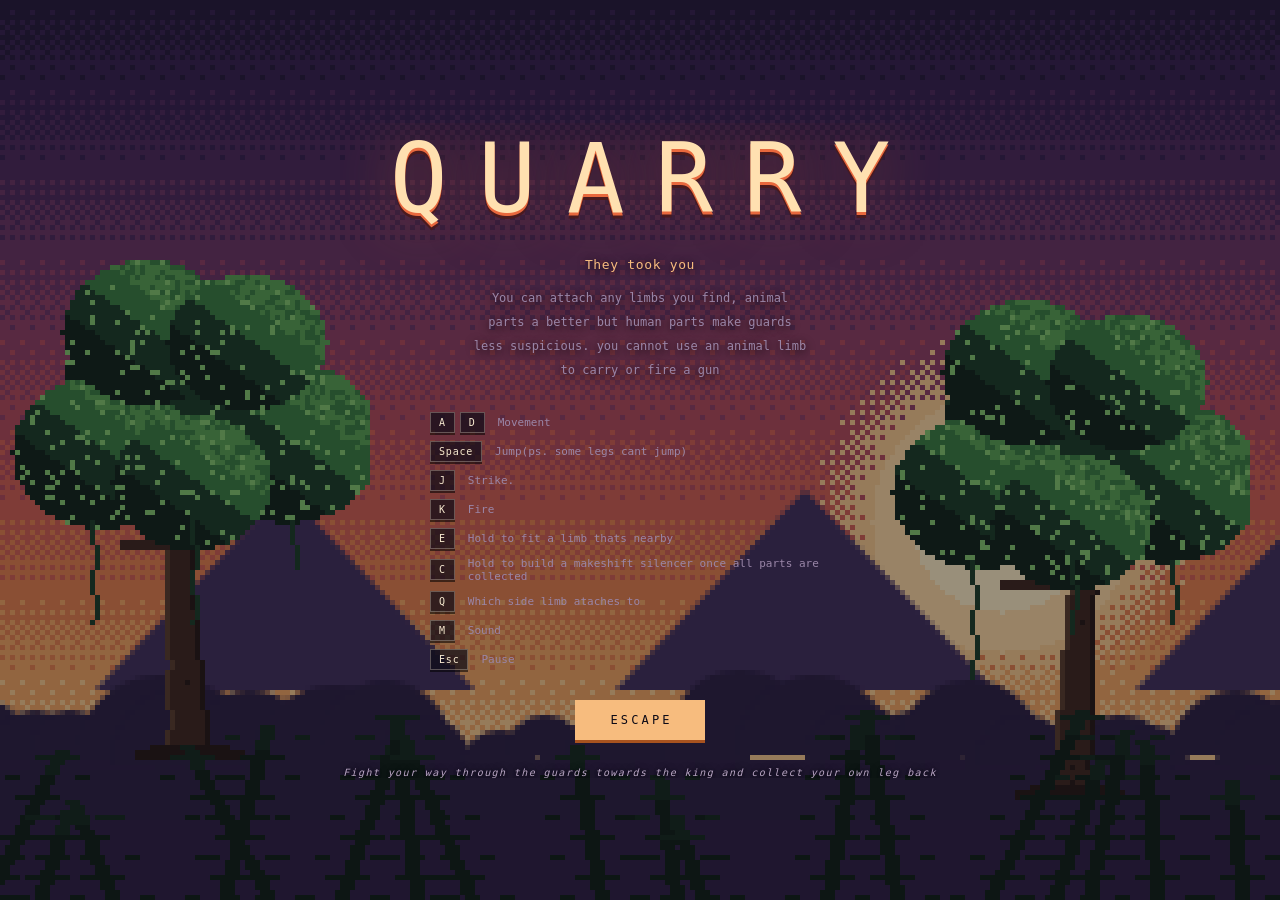
==== commit d055663f: "Revise text and descriptions in index.html Updated descriptions and text for better clarity and cons" ====
--- a/index.html
+++ b/index.html
@@ -9,7 +9,7 @@
     <title>Quarry</title>
     <meta
       name="description"
-      content="They took you for what you built, and then they started taking pieces. A stealth platformer about wearing whatever you can tear off."
+      content="Escape a compound where they cut off your limbs. Take legs and arms off dead guards and animals to move, fight and get out."
     />
     <meta name="theme-color" content="#0d0a16" />
     <link
@@ -21,7 +21,7 @@
     <meta property="og:title" content="Quarry" />
     <meta
       property="og:description"
-      content="Animal limbs are stronger. Human limbs look right. The guards are reading which one you are."
+      content="Animal limbs make you stronger. Human limbs make you look normal. Guards can tell the difference."
     />
     <meta name="twitter:card" content="summary" />
     <style>
@@ -725,28 +725,28 @@
 }
 const LIMBS = {
   human_leg: { kind: 'leg', name: 'human leg', hum: +15, jump: 1.0, speed: 1.0, noise: 0.45 },
-  boot_leg: { kind: 'leg', name: "guard's boot", hum: +18, jump: 1.0, speed: 1.05, noise: 1.0 },
+  boot_leg: { kind: 'leg', name: 'guards boot', hum: +18, jump: 1.0, speed: 1.05, noise: 1.0 },
   plate_leg: { kind: 'leg', name: 'armoured leg', hum: +20, jump: 0.88, speed: 0.9, noise: 1.2 },
-  jag_leg: { kind: 'leg', name: 'jaguar haunch', hum: -20, jump: 1.48, speed: 1.22, noise: 0.08 },
+  jag_leg: { kind: 'leg', name: 'jaguar leg', hum: -20, jump: 1.48, speed: 1.22, noise: 0.08 },
   frog_leg: { kind: 'leg', name: 'frog leg', hum: -14, jump: 1.22, speed: 0.95, noise: 0.85 },
   croc_leg: { kind: 'leg', name: 'crocodile leg', hum: -24, jump: 0.62, speed: 0.82, noise: 0.3 },
   own_leg: { kind: 'leg', name: 'your own leg', hum: +30, jump: 0.7, speed: 0.7, noise: 0.55 },
   human_arm: { kind: 'arm', name: 'human arm', hum: +15, dmg: 1, reach: 11, grip: true },
-  officer_arm: { kind: 'arm', name: "officer's arm", hum: +22, dmg: 2, reach: 12, grip: true },
-  claw_arm: { kind: 'arm', name: 'jaguar claw', hum: -20, dmg: 3, reach: 14 },
-  jaw_arm: { kind: 'arm', name: 'crocodile jaw', hum: -24, dmg: 2, reach: 12 },
+  officer_arm: { kind: 'arm', name: 'officers arm', hum: +22, dmg: 2, reach: 12, grip: true },
+  claw_arm: { kind: 'arm', name: 'jaguar arm', hum: -20, dmg: 3, reach: 14 },
+  jaw_arm: { kind: 'arm', name: 'crocodile arm', hum: -24, dmg: 2, reach: 12 },
   ape_arm: { kind: 'arm', name: 'ape arm', hum: -18, dmg: 2, reach: 17 },
 };
 
 const EMPTY_SOCKET_HUM = -3;
 
 const GEAR = {
-  gun: { name: "guard's sidearm", hold: true },
-  rounds: { name: 'a spare magazine', mags: 1 },
-
-  sleeve: { name: 'a length of steel sleeve' },
-  spring: { name: 'a stripped spring' },
-  rag: { name: 'an oiled rag' },
+  gun: { name: 'guards sidearm', hold: true },
+  rounds: { name: 'a spare mag', mags: 1 },
+
+  sleeve: { name: 'a steel sleeve' },
+  spring: { name: 'a spring' },
+  rag: { name: 'a rag' },
 };
 const CAN_PARTS = ['sleeve', 'spring', 'rag'];
 const ENEMY_TYPES = {
@@ -782,7 +782,7 @@
     speed: 0.6,
     dmg: 2,
     sight: 1.0,
-    name: "the king's own",
+    name: 'kings guard',
     drop: ['plate_leg'],
     armour: true,
 
@@ -823,15 +823,15 @@
 };
 
 const KING_LINES = {
-  enter: 'You were supposed to be useful.',
+  enter: 'You were useful once.',
   turn(hum) {
-    if (hum < 45) return 'Look what you made of yourself. I only took the leg.';
-    return 'Still wearing your own face. Sentimental.';
-  },
-
-  grab: 'That one was never yours.',
-  miss: 'Hold still.',
-  die: 'Take it back. It never worked properly anyway.',
+    if (hum < 45) return 'Look at yourself. And I only took one leg.';
+    return 'Still got your own face. Thats sentimental of you.';
+  },
+
+  grab: 'That wasnt yours to keep.',
+  miss: 'Stand still.',
+  die: 'Take it back then. Never worked right anyway.',
 };
 const KING_PHASES = [
   { above: 20, speed: 0.85, moves: ['call', 'volley'] },
@@ -859,7 +859,7 @@
 const ZONES = [
   {
     name: 'The Block',
-    rule: 'no cover. learn the loop.',
+    rule: 'no cover here, learn the guard patterns',
     ease: 0.5,
     w: 1240,
     exit: 1210,
@@ -881,13 +881,13 @@
       { t: 'guard', x: 800, x0: 740, x1: 880 },
     ],
     notes: [
-      { x: 210, text: 'They kept asking for the notation. I gave them the wrong one twice.' },
-      { x: 980, text: 'Third door. The lock is on the outside of every room in here.' },
+      { x: 210, text: 'They wanted to know how I built it. I told them nothing twice.' },
+      { x: 980, text: 'Every door here locks from the outside.' },
     ],
   },
   {
     name: 'Undergrowth',
-    rule: 'the ferns hide you. so does everything else.',
+    rule: 'ferns hide you from the guards',
     ease: 0.75,
     w: 1520,
     exit: 1490,
@@ -918,13 +918,13 @@
       { t: 'commander', x: 1150, x0: 1090, x1: 1250 },
     ],
     notes: [
-      { x: 150, text: 'Out. Through the laundry gate. My leg is somewhere behind me.' },
-      { x: 1300, text: 'The cat took a guard last night. Nobody came for the body.' },
+      { x: 150, text: 'Got out through the laundry gate. My leg is back there somewhere.' },
+      { x: 1300, text: 'A jaguar got a guard last night. Nobody went looking for him.' },
     ],
   },
   {
     name: 'The Yard',
-    rule: 'floodlit ground. they see twice as far.',
+    rule: 'floodlights let guards see further',
     ease: 1.0,
     w: 1520,
     exit: 1490,
@@ -960,13 +960,13 @@
       { t: 'guard', x: 1200, x0: 1140, x1: 1300 },
     ],
     notes: [
-      { x: 520, text: 'Sleeve, spring, rag. I have built worse things out of less.' },
-      { x: 1320, text: 'A commander has a radio. A dead commander has a radio too.' },
+      { x: 520, text: 'Sleeve, spring, rag. Ive built worse with less.' },
+      { x: 1320, text: 'Kill the commander before he reaches the radio.' },
     ],
   },
   {
     name: 'The Ridge',
-    rule: 'straight up. your legs decide this one.',
+    rule: 'you need good legs to make the jumps',
     ease: 1.2,
     w: 1400,
     exit: 1370,
@@ -1005,13 +1005,13 @@
       { t: 'guard', x: 1100, x0: 1040, x1: 1180 },
     ],
     notes: [
-      { x: 260, text: 'Above the lights there is no one. They never look up.' },
-      { x: 1180, text: 'The big one does not patrol. He waits where the king walks.' },
+      { x: 260, text: 'Nobody looks up here. Stay above the lights.' },
+      { x: 1180, text: 'The big guard doesnt patrol, he just waits near the king.' },
     ],
   },
   {
-    name: 'The Treeline',
-    rule: 'he is waiting at the fence.',
+    name: 'The Limb',
+    rule: 'your limb is at the end',
     ease: 1.4,
     w: 1240,
     exit: 1200,
@@ -1045,15 +1045,15 @@
       { t: 'commander', x: 740, x0: 700, x1: 820 },
     ],
     notes: [
-      { x: 200, text: 'Trees. Actual trees. I have not seen anything I did not build in a year.' },
+      { x: 200, text: 'First trees Ive seen in a year that I didnt build myself.' },
     ],
   },
 ];
 const INTRO_CARDS = [
   'I made something. They took it.',
-  'I would not explain how. They took the leg.',
-  'There was nothing left. I ran.',
-  'Out of the room. Still in the fence.',
+  'I would not explain how. They took my leg.',
+  'There was nothing left. I escaped.',
+  'Out of the room. Still in the territory.',
 ];
 
 let platforms = [],
@@ -1482,7 +1482,7 @@
     game.ghosted.push(ZONES[game.zone].name);
     game.player.hp = Math.min(game.player.hpMax, game.player.hp + CONFIG.UNSEEN_HEAL);
     audio.unseen();
-    logLine('<b>nobody saw you leave.</b> you got some of yourself back.');
+    logLine('<b>left without being seen.</b> got some of yourself back.');
   }
   if (game.zone + 1 >= ZONES.length) {
     endRun(true);
@@ -1608,7 +1608,7 @@
       game.freeze = 8;
       audio.unseen();
       logLine(
-        '<b>a can, out of a sleeve and a spring and a rag.</b> it will not last many shots. it does not have to.',
+        '<b>built a silencer</b> out of the sleeve, spring and rag. wont last long, doesnt need to.',
       );
     }
   } else {
@@ -1676,7 +1676,7 @@
       game.huntTimer = 0;
       game.huntCount = 0;
 
-      logLine('the shouting stops. they are drifting back to their posts.');
+      logLine('alarms died down. guards going back to their posts.');
     }
   }
 
@@ -1689,7 +1689,7 @@
 
       game.enemies.push(chaser);
       game.huntCount++;
-      logLine('someone else is coming up the line.');
+      logLine('another guard coming up the line.');
     }
   }
 
@@ -1808,7 +1808,7 @@
     this.ammo = CONFIG.MAG_SIZE;
     audio.clang();
     emitNoise(this.x, this.y, 0.3);
-    logLine('fresh mag. ' + this.mags + ' left.');
+    logLine('reloaded. ' + this.mags + ' mags left.');
   }
   shoot() {
     this.shot = TUNE.SHOT_LOCK;
@@ -1959,7 +1959,7 @@
       this.x = Math.max(20, back);
       this.y = GROUND;
       this.vy = 0;
-      logLine('you went down into the cut and dragged yourself out.');
+      logLine('fell into the gap and climbed back out.');
       dustBurst(this.x, this.y, 10, 14);
 
       this.hurt(1);
@@ -2274,7 +2274,7 @@
 
         audio.alarm();
         logLine(
-          '<b>the commander reached a radio.</b> break their line of sight and it dies down.',
+          '<b>commander reached the radio.</b> break line of sight to stop it.',
         );
       }
       return;
@@ -2292,13 +2292,13 @@
 const TUTORIAL = [
   {
     key: 'move',
-    text: 'A   D   to drag yourself  ·  SPACE  to hop  ·  ESC pause',
+    text: 'A   D   to move around  ·  SPACE  to jump  ·  ESC pause',
     near: () => true,
     done: p => p.hops >= 1 || p.x > 88 || game.fitted >= 1,
   },
   {
     key: 'take',
-    text: 'HOLD  E   to take the leg',
+    text: 'HOLD  E   to attach the leg',
     near: p => game.pickups.some(u => !u.taken && Math.abs(u.x - p.x) < 110),
     done: () => game.fitted >= 1,
   },
@@ -2310,21 +2310,21 @@
   },
   {
     key: 'jump',
-    text: 'two legs now  ·  SPACE reaches the ledge',
+    text: 'two legs now  ·  you can jump onto the ledge',
     near: () => game.fitted >= 1,
 
     done: p => p.y < GROUND - 16,
   },
   {
     key: 'kill',
-    text: 'get behind him, then  J  ·  from behind it is quiet',
+    text: 'get behind him, then  J  ·  attack him',
     near: p =>
       game.enemies.some(f => f.alive && !ENEMY_TYPES[f.type].beast && Math.abs(f.x - p.x) < 120),
     done: () => game.kills >= 1,
   },
   {
     key: 'read',
-    text: 'HUM, bottom left  ·  that is how human you read  ·  low and they look twice as hard',
+    text: 'HUM, bottom left  ·  that is how guards perceive you  ·  low and they look becomed alerted quicker',
 
     near: p => humanity(p) < 72,
     done: (p, seen) => seen > 260,
@@ -2332,19 +2332,19 @@
 
   {
     key: 'gun',
-    text: 'K  fires it  ·  bare, the shot carries the whole zone',
+    text: 'K  fires it',
     near: p => canFire(p) && (p.ammo > 0 || p.mags > 0),
     done: p => p.fired >= 1,
   },
   {
     key: 'can',
-    text: 'sleeve, spring, rag  ·  HOLD C  ·  then it is quiet',
+    text: 'sleeve, spring, rag  ·  HOLD C  ·  then it is silenced',
     near: p => p.canParts.length === CAN_PARTS.length && !p.silencer,
     done: p => p.silencer,
   },
   {
     key: 'cool',
-    text: 'get out of their eyeline and hold  ·  the alarm burns itself out',
+    text: 'get out of their eyeline and hide they will forget about it',
     near: () => game.alarm > 0,
     done: () => game.alarm === 0,
   },
@@ -2609,7 +2609,7 @@
       if (standing < CONFIG.FENCE_MAX) {
         spawnGuard(900, 1);
         spawnGuard(CONFIG.KING_WALL, -1);
-        logLine('two more from the fence line.');
+        logLine('two more guards coming from the fence.');
       }
       endKingMove(K, TUNE.CD_CALL);
       return;
@@ -2625,16 +2625,16 @@
     p.gun = true;
     p.mags = Math.max(p.mags, 1);
     p.ammo = Math.max(p.ammo, 3);
-    logLine('<b>his sidearm.</b> three rounds in the mag. K fires.');
+    logLine('<b>took his sidearm.</b> three rounds left. K to fire.');
   } else if (u.gear === 'rounds') {
     const got = u.mags || 1;
     p.mags = Math.min(CONFIG.MAGS_MAX, p.mags + got);
-    logLine(got > 1 ? 'two mags off him.' : 'a mag off him.');
+    logLine(got > 1 ? 'got two mags off him.' : 'got a mag off him.');
   } else {
     p.canParts.push(u.gear);
     logLine(
       p.canParts.length === CAN_PARTS.length
-        ? '<b>' + gearDef.name + '.</b> that is all three. hold C.'
+        ? '<b>' + gearDef.name + '.</b> thats all three, hold C.'
         : gearDef.name + '. ' + p.canParts.length + ' of ' + CAN_PARTS.length + '.',
     );
   }
@@ -3723,9 +3723,9 @@
   art(x, y, sw, dir);
 }
 const HUM_TIERS = [
-  { min: 76, cls: 'good', line: 'they see one of their own' },
-  { min: 40, cls: 'warn', line: 'something is off about you' },
-  { min: 0, cls: 'danger', line: 'shoot on sight' },
+  { min: 76, cls: 'good', line: 'a normal human' },
+  { min: 40, cls: 'warn', line: 'A potentail hazard' },
+  { min: 0, cls: 'danger', line: 'Bialogical Harzad' },
 ];
 let cacheKit = '',
   cacheGun = '',
@@ -3748,24 +3748,24 @@
 function endNote(won, hum, mark) {
   const p = game.player;
   if (!won && game.quietKills === 0 && game.kills > 0)
-    return 'You fought them from the front every time. Get behind them.';
-  if (!won && !p.fernFrames) return 'You never used the ferns. They cannot see you in there.';
-  if (!won) return 'Closer than last time counts for something.';
+    return 'You fought them head on every time. Try getting behind them.';
+  if (!won && !p.fernFrames) return 'Never used the ferns. Guards cant see you in there.';
+  if (!won) return 'Closer this time. Try again.';
   if (!game.ghosted.length)
-    return 'You were seen in every zone. Try slipping one of them entirely.';
-  if (game.fitted < 3) return `There are limbs out there. You fitted ${game.fitted}.`;
-  if (hum < 40) return 'Now try getting out with more of yourself left.';
+    return 'Guards spotted you in every zone. Try slipping through one clean.';
+  if (game.fitted < 3) return `There are more limbs out there. You only fitted ${game.fitted}.`;
+  if (hum < 40) return 'Try coming out with more of yourself intact.';
   if (mark.faster && mark.prev)
-    return `${mark.prev.secs - mark.secs} seconds off your own record. Again.`;
-  if (mark.prev) return `Your quickest way out is still ${mark.prev.secs} seconds. Beat that.`;
+    return `${mark.prev.secs - mark.secs} seconds faster than last time.`;
+  if (mark.prev) return `Fastest so far is ${mark.prev.secs} seconds. Beat it.`;
   return 'Now do it faster.';
 }
 function escapeRank(hum) {
-  if (hum >= 85) return 'Still yourself';
+  if (hum >= 85) return 'Still you';
   if (hum >= 60) return 'Mostly you';
-  if (hum >= 35) return 'Something in between';
-
-  return 'Not a person any more';
+  if (hum >= 35) return 'Not fully you';
+
+  return 'Barely you';
 }
 
 function endRun(won) {
@@ -3798,11 +3798,11 @@
   title.className = 'go-title ' + tier.cls;
   $('go-sub').textContent = won
     ? hum > 75
-      ? 'You walked out of the trees looking like yourself.'
+      ? 'You made it out looking like yourself.'
       : hum >= 40
-        ? 'Whatever walked out was mostly you.'
-        : 'Something got out. It used to have your name.'
-    : 'They drag you back, and they take the parts that were theirs.';
+        ? 'Mostly you walked out.'
+        : 'Something walked out. It used to be you.'
+    : 'They dragged you back and took what was theirs.';
   renderer.paintPortrait($('go-portrait'));
 
   const nm = id => (id ? LIMBS[id].name : 'nothing');
@@ -3820,42 +3820,42 @@
     'Ended',
     won
       ? 'past the fence'
-      : `in ${ZONES[game.zone].name}, ${Math.round((game.player.x / zoneExit) * 100)}% of the way`,
+      : `in ${ZONES[game.zone].name}, ${Math.round((game.player.x / zoneExit) * 100)}% of the way through`,
   ]);
   rows.push(['Limbs fitted', String(game.fitted)]);
   rows.push([
     'Left unseen',
-    game.ghosted.length ? `${game.ghosted.length} of ${ZONES.length} zones` : 'seen in every zone',
+    game.ghosted.length ? `${game.ghosted.length} of ${ZONES.length} zones` : 'seen every time',
   ]);
   rows.push([
     'Killed',
     game.kills
       ? game.kills + (game.quietKills ? ` — ${game.quietKills} from behind` : '')
-      : 'nobody',
+      : 'none',
   ]);
   if (game.player.gun) {
     rows.push([
       'Rounds spent',
-      game.player.fired + (game.player.silencer ? ' through a can' : ', all of them heard'),
+      game.player.fired + (game.player.silencer ? ' through a silencer' : ', all of them loud'),
     ]);
   }
-  rows.push(['Took', secs + ' seconds' + (faster && prev ? ' — quickest yet' : '')]);
+  rows.push(['Took', secs + ' seconds' + (faster && prev ? ' — fastest yet' : '')]);
   if (better) {
-    rows.push(['Best escape', Math.round(hum) + ' — your best yet']);
+    rows.push(['Best escape', Math.round(hum) + ' — new best']);
   } else if (prev) {
-    rows.push(['Best escape', prev.hum + ' — still your record']);
+    rows.push(['Best escape', prev.hum + ' — still your best']);
   }
 
   $('go-summary').innerHTML = rows
     .map(
       ([k, v]) =>
-        `<dt>${k}</dt><dd${/nobody|every zone/.test(v) ? ' class="quiet"' : ''}>${v}</dd>`,
+        `<dt>${k}</dt><dd${/none|every time/.test(v) ? ' class="quiet"' : ''}>${v}</dd>`,
     )
     .join('');
   $('go-note').textContent = endNote(won, hum, { prev, secs, faster });
   const resume = $('btn-resume-cp');
   if (!won && game.checkpoint) {
-    resume.textContent = 'Back to ' + ZONES[game.checkpoint.zone].name;
+    resume.textContent = 'Continue at ' + ZONES[game.checkpoint.zone].name;
     resume.style.display = '';
   } else {
     resume.style.display = 'none';
@@ -3884,18 +3884,14 @@
 }
 
 const TIPS = [
-  'stand in the ferns. they stop looking.',
-  'guards carry mags. jaguars do not.',
-  'strike from behind and nobody hears it',
-  '<b>Q</b> swaps the side a limb goes on before you fit it',
-  'five rounds a mag. <b>K</b> again swaps a fresh one in.',
+  'stand in the ferns. they cant see it.',
+  'attack from behind to prevent guard being alterted',
+  '<b>Q</b> swaps the side a limb attaches to',
+  'five rounds a mag',
   'the alarm dies down once you are out of sight',
-  'he only opens up mid-swing. before that you are chipping.',
-  'frog legs get you up to the ledge. they also get you looked at.',
-  'sleeve, spring, rag, then hold <b>C</b>',
-  'the floodlights in the yard reach about twice as far',
-  'every lock in here is on the outside of the door',
-  'you need a human hand to fire the gun',
+  'frog legs give you better jump but cause guard to be more alerted',
+  'sleeve, spring, rag, then hold <b>C</b> to make a silencer',
+  'you need a human limb to fire the gun',
 ];
 let cacheSector = '',
   tipBag = [],
@@ -3962,10 +3958,10 @@
       }).join('');
       const tag = $('gun-tag');
       if (p.silencer) {
-        tag.textContent = 'canned';
+        tag.textContent = 'silenced';
         tag.className = 'gun-tag quiet';
       } else {
-        tag.textContent = 'bare';
+        tag.textContent = 'Loud';
         tag.className = 'gun-tag';
       }
     }
@@ -4190,8 +4186,8 @@
     </div>
     <div class="overlay" id="pause">
       <div class="panel panel-hold">
-        <h2>Holding still</h2>
-        <p class="tagline">The fence is not going anywhere.</p>
+        <h2>Resting</h2>
+        <p class="tagline">It's Not too far now</p>
         <div class="keycaps">
           <div class="keycap-row">
             <kbd>A</kbd><kbd>D</kbd><kbd>Space</kbd><span>Move, jump</span>
@@ -4211,33 +4207,37 @@
       <canvas id="title-canvas" width="320" height="180" aria-hidden="true"></canvas>
       <div class="panel">
         <h1 class="title">QUARRY</h1>
-        <p class="tagline">They took you, and you only had one leg.</p>
+        <p class="tagline">They took you</p>
         <p class="body">
-          You can attach anything you can tear off. Animal limbs are stronger, human limbs look
-          right, and every guard is reading which one you are. A claw cannot work a trigger.
+          You can attach any limbs you find, animal parts a better but human parts make guards
+          less suspicious. you cannot use an animal limb to carry or fire a gun
         </p>
         <div class="keycaps">
-          <div class="keycap-row"><kbd>A</kbd><kbd>D</kbd><span>Move</span></div>
+          <div class="keycap-row"><kbd>A</kbd><kbd>D</kbd><span>Movement</span></div>
           <div class="keycap-row">
-            <kbd>Space</kbd><span>Jump, if you have a leg that can</span>
+            <kbd>Space</kbd><span>Jump(ps. some legs cant jump)</span>
           </div>
 
-          <div class="keycap-row"><kbd>J</kbd><span>Strike. From behind, it is quiet</span></div>
+          <div class="keycap-row"><kbd>J</kbd><span>Strike.</span></div>
           <div class="keycap-row">
-            <kbd>K</kbd><span>Fire, if you took a gun and kept a hand</span>
+            <kbd>K</kbd><span>Fire</span>
           </div>
           <div class="keycap-row">
-            <kbd>E</kbd><span>Hold to fit a limb you are standing on</span>
+            <kbd>E</kbd><span>Hold to fit a limb thats nearby</span>
           </div>
-          <div class="keycap-row"><kbd>C</kbd><span>Hold to build a can for the gun</span></div>
-          <div class="keycap-row"><kbd>Q</kbd><span>Which side it goes on</span></div>
+          <div class="keycap-row">
+            <kbd>C</kbd><span>Hold to build a makeshift silencer once all parts are collected</span>
+          </div>
+          <div class="keycap-row"><kbd>Q</kbd><span>Which side limb ataches to</span></div>
           <div class="keycap-row"><kbd>M</kbd><span>Sound</span></div>
           <div class="keycap-row"><kbd>Esc</kbd><span>Pause</span></div>
         </div>
         <!-- keep -->
         <p class="needs-keys">This one needs a keyboard.<br />Open it on a laptop or desktop.</p>
-        <button class="btn" id="btn-start">Get up</button>
-        <p class="foot">leave a zone without being seen and you get some of yourself back</p>
+        <button class="btn" id="btn-start">Escape</button>
+        <p class="foot">
+          Fight your way through the guards towards the king and collect your own leg back
+        </p>
       </div>
     </div>
 
@@ -4276,8 +4276,8 @@
         </div>
         <p class="go-note" id="go-note"></p>
         <div class="go-buttons">
-          <button class="btn" id="btn-resume-cp">Back to the fence</button>
-          <button class="btn ghost" id="btn-retry">Start again</button>
+          <button class="btn" id="btn-resume-cp">Continue</button>
+          <button class="btn ghost" id="btn-retry">Retry</button>
         </div>
       </div>
     </div>
